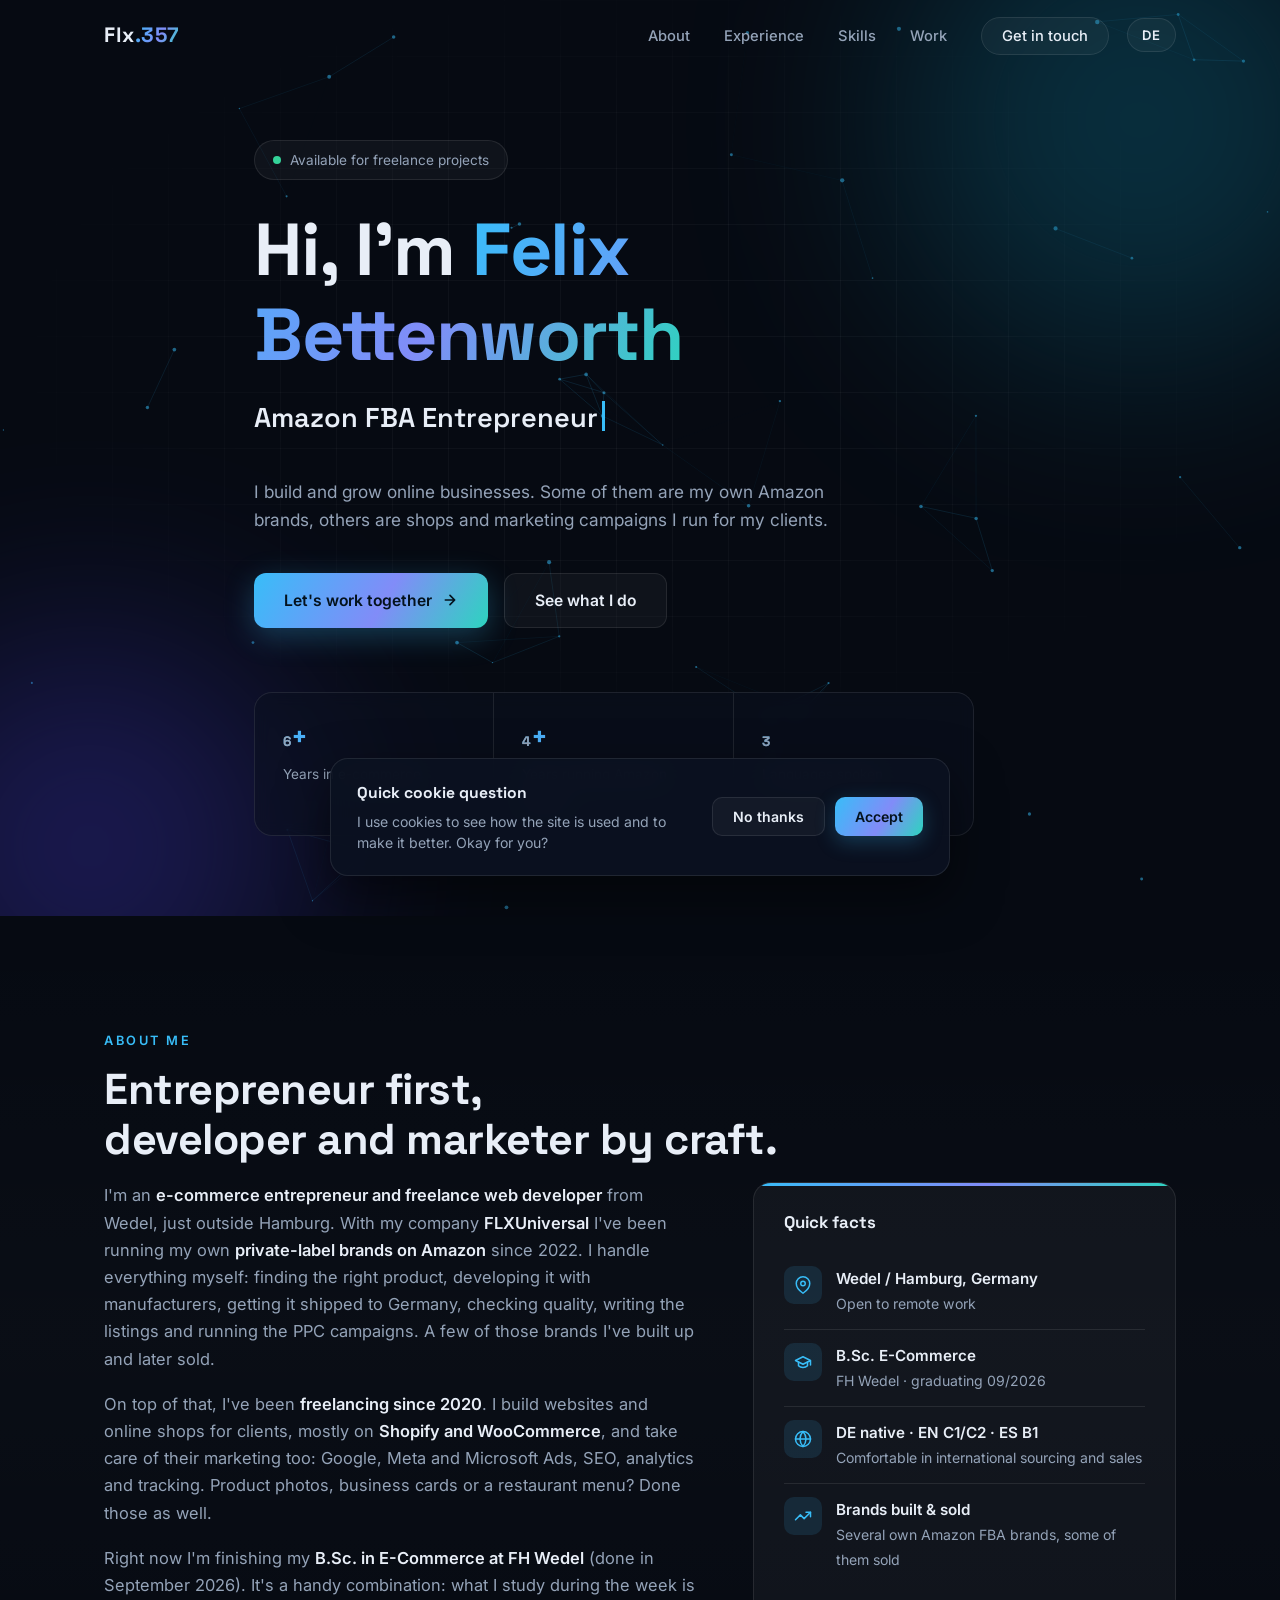
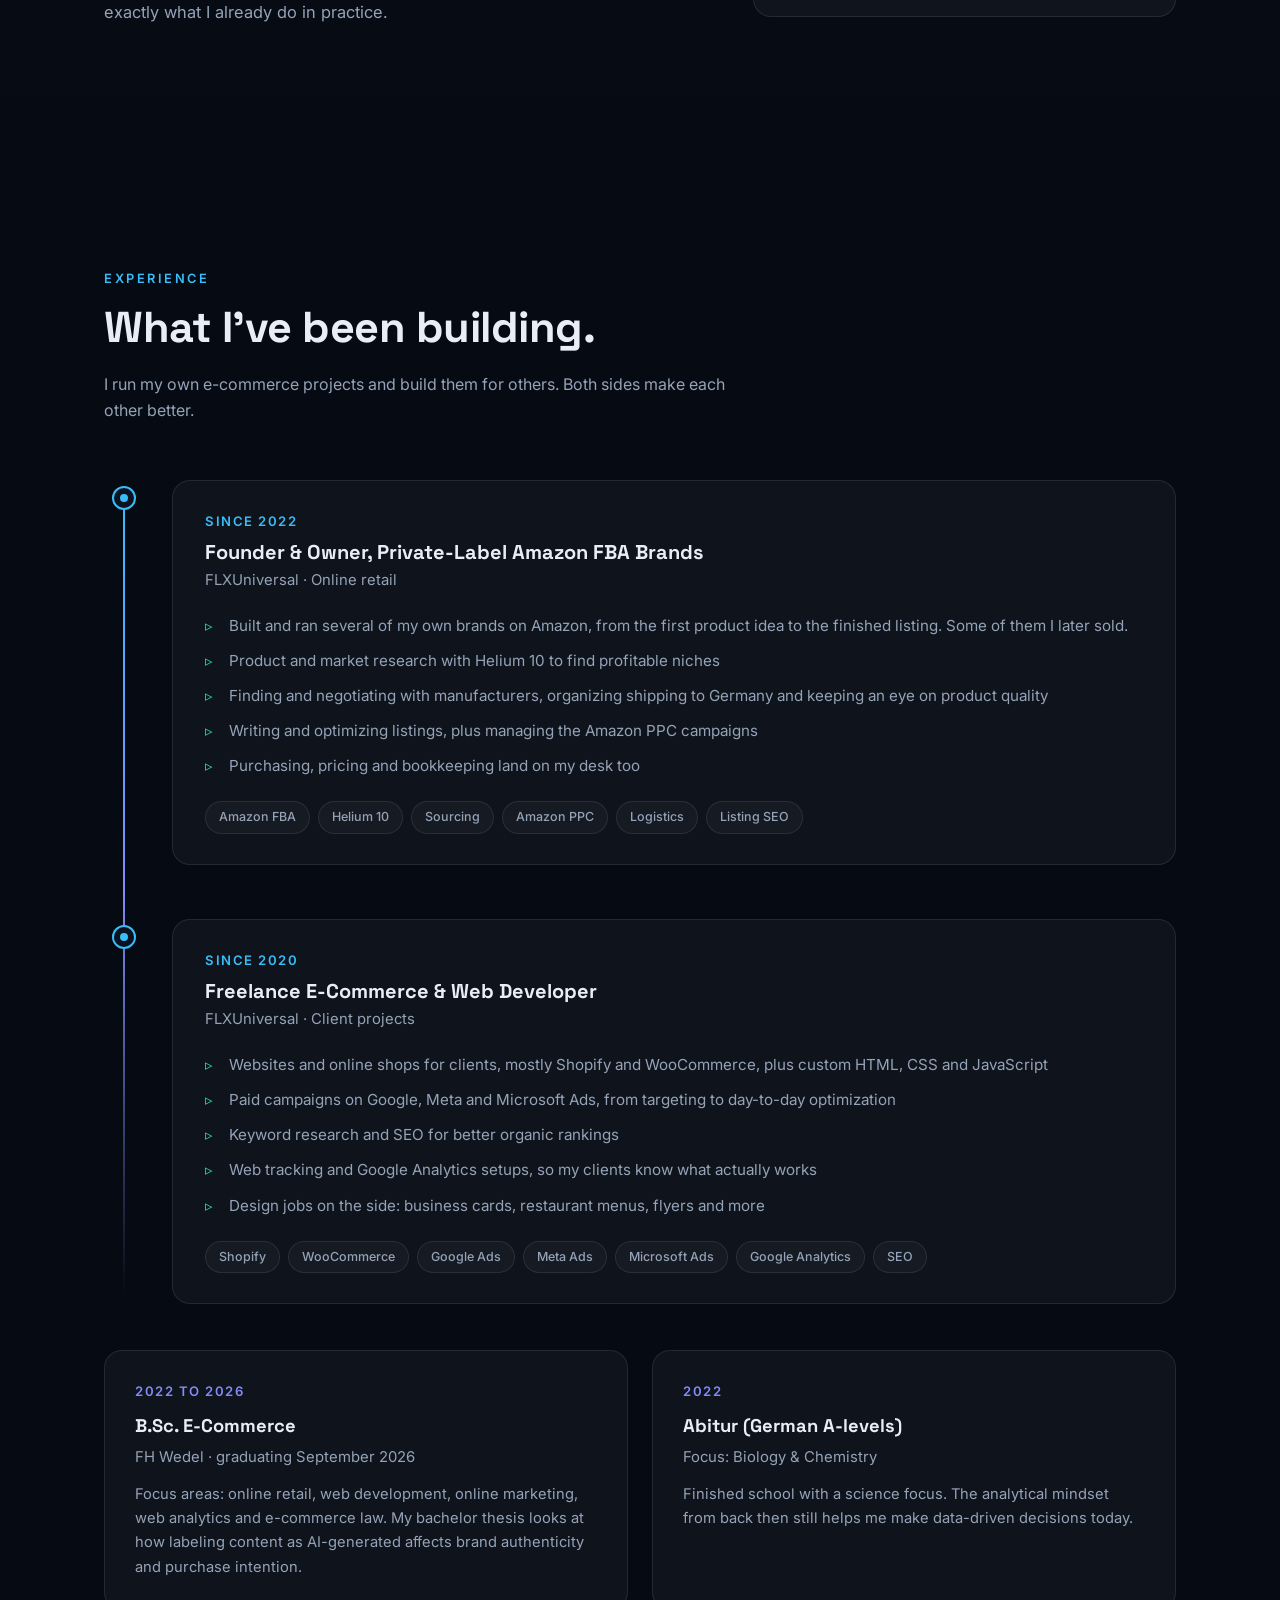
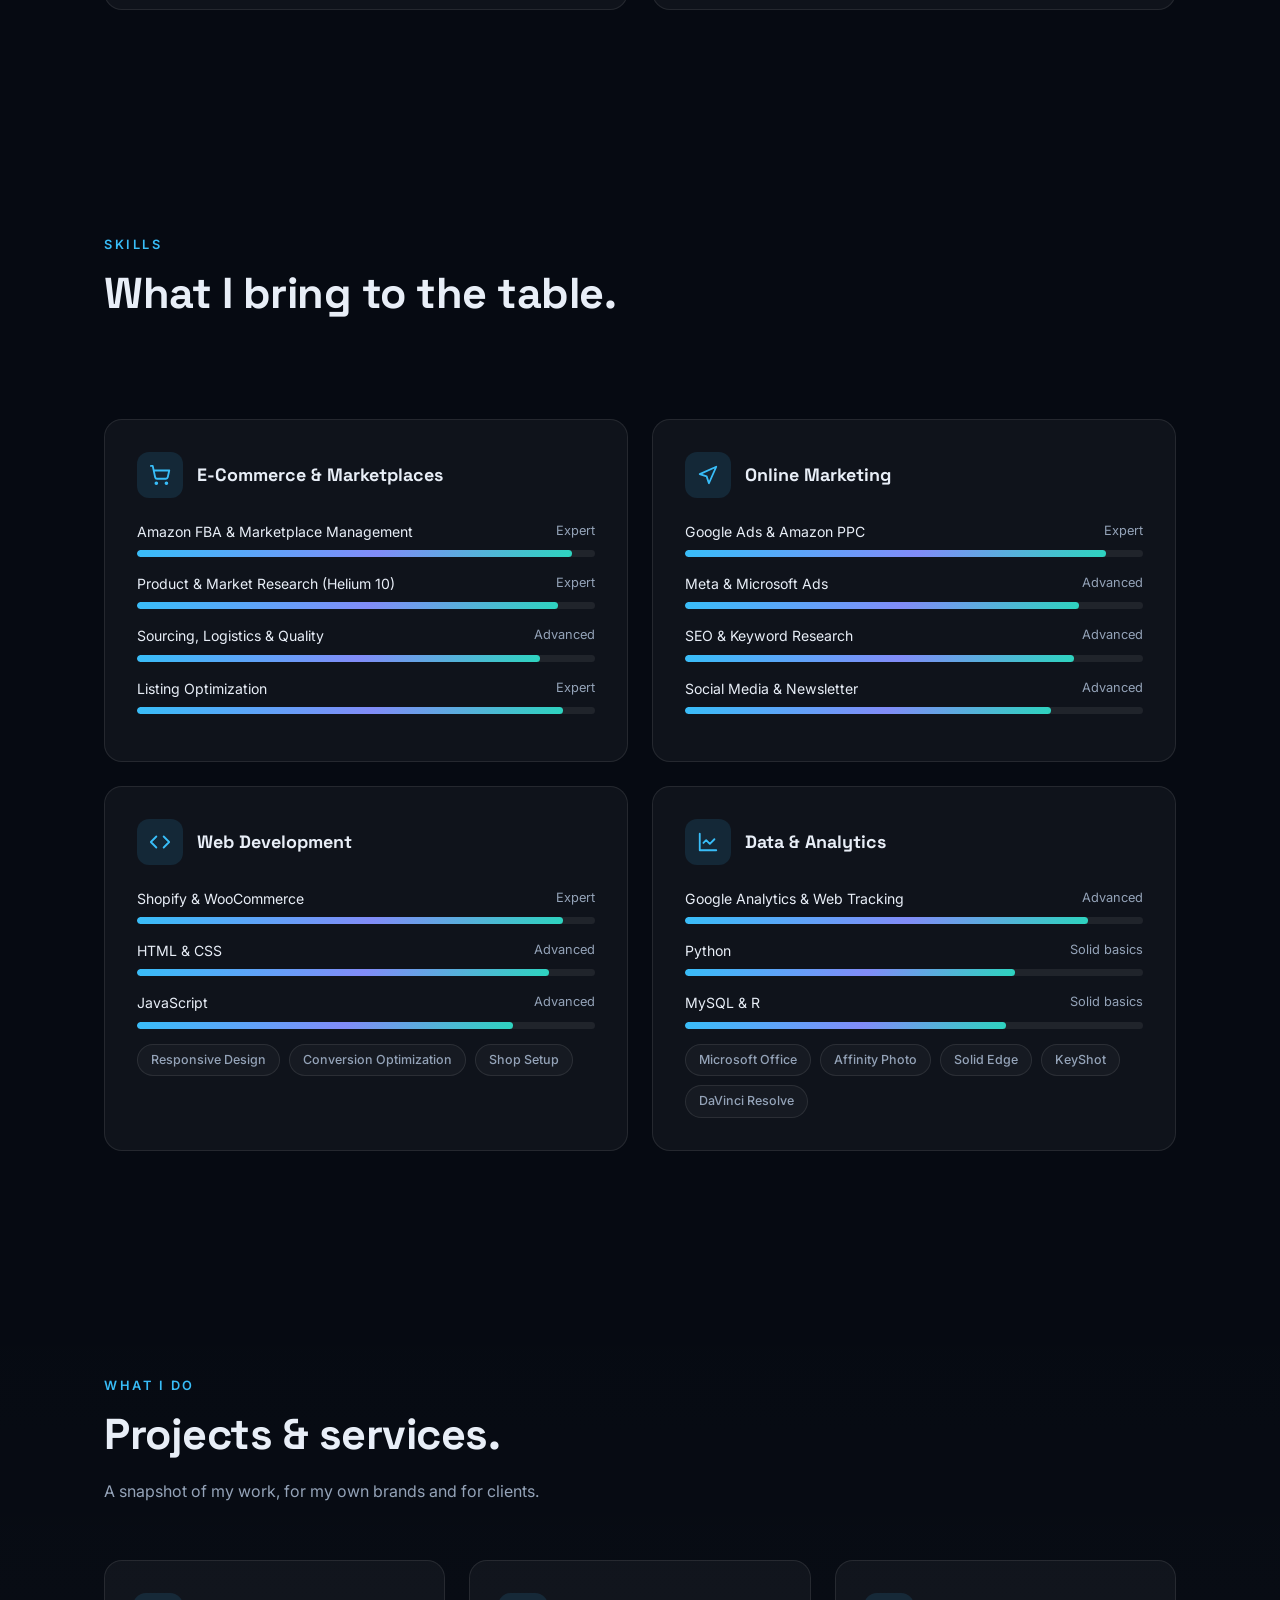
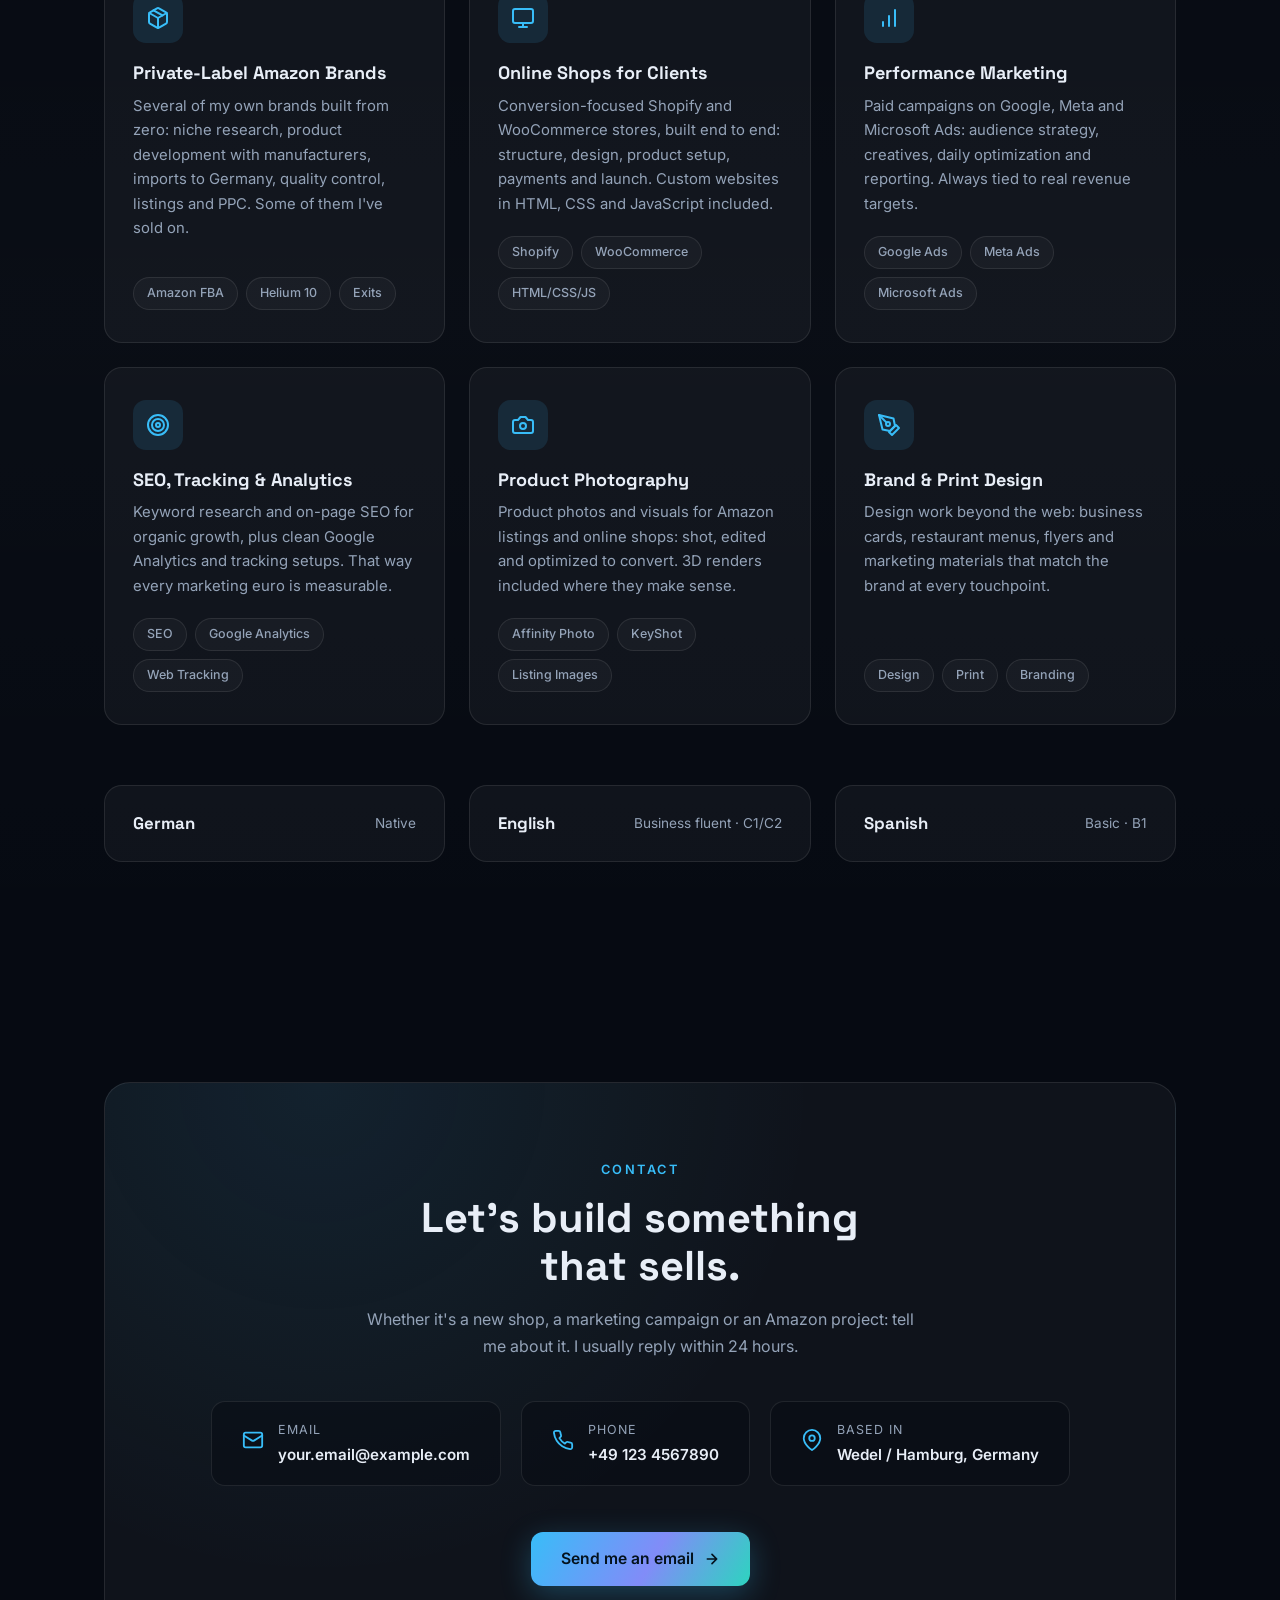
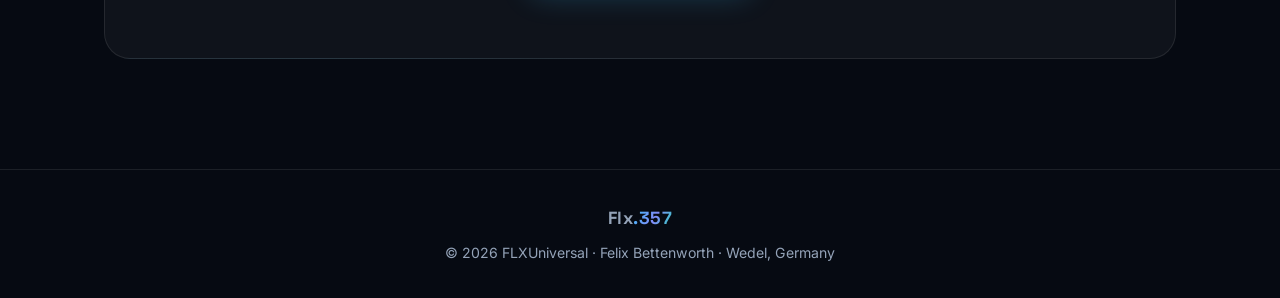
==== index.html @ 081532eb "V.1.3 Cookie Banner" ====
<!DOCTYPE html>
<html lang="en">
<head>
<meta charset="UTF-8">
<meta name="viewport" content="width=device-width, initial-scale=1.0">
<title>Felix Bettenworth | FLXUniversal · E-Commerce & Web Development</title>
<meta name="description" content="Felix Bettenworth, founder of FLXUniversal: Amazon FBA entrepreneur, freelance web developer and performance marketer from the Hamburg area. I build, market and grow online businesses.">
<meta property="og:title" content="Felix Bettenworth | FLXUniversal · E-Commerce & Web Development">
<meta property="og:description" content="I build and grow online businesses. Some are my own Amazon brands, others are shops and campaigns I run for clients.">
<meta property="og:type" content="website">
<link rel="icon" href="data:image/svg+xml,%3Csvg xmlns='http://www.w3.org/2000/svg' viewBox='0 0 64 64'%3E%3Crect width='64' height='64' rx='14' fill='%230b1220'/%3E%3Ctext x='32' y='42' font-family='Arial' font-size='28' font-weight='700' fill='%2338bdf8' text-anchor='middle'%3EFB%3C/text%3E%3C/svg%3E">
<link rel="preconnect" href="https://fonts.googleapis.com">
<link rel="preconnect" href="https://fonts.gstatic.com" crossorigin>
<link href="https://fonts.googleapis.com/css2?family=Inter:wght@400;500;600;700&family=Space+Grotesk:wght@500;600;700&display=swap" rel="stylesheet">
<link rel="stylesheet" href="style.css">
</head>
<body>
<div id="progress"></div>

<!-- Navigation.
     Alle Elemente mit data-i18n bekommen ihre deutsche Übersetzung
     aus script.js, sobald der DE/EN-Button gedrückt wird. -->
<nav id="nav">
  <div class="nav-inner">
    <a href="#hero" class="logo">Flx<span>.357</span></a>
    <div class="nav-right">
      <ul class="nav-links" id="navLinks">
        <li><a href="#about" data-i18n="nav.about">About</a></li>
        <li><a href="#experience" data-i18n="nav.experience">Experience</a></li>
        <li><a href="#skills" data-i18n="nav.skills">Skills</a></li>
        <li><a href="#work" data-i18n="nav.work">Work</a></li>
        <li><a href="#contact" class="nav-cta" data-i18n="nav.contact">Get in touch</a></li>
      </ul>
      <button id="langToggle" aria-label="Sprache wechseln / switch language">DE</button>
      <button id="burger" aria-label="Menu"><span></span><span></span><span></span></button>
    </div>
  </div>
</nav>

<!-- ================= HERO ================= -->
<section id="hero">
  <canvas id="particles"></canvas>
  <div class="hero-grid"></div>
  <div class="orb orb-1"></div>
  <div class="orb orb-2"></div>
  <div class="container hero-content">
    <div class="badge"><span class="dot"></span><span data-i18n="hero.badge">Available for freelance projects</span></div>
    <h1 data-i18n="hero.title">Hi, I'm <span class="grad">Felix Bettenworth</span></h1>
    <div class="type-line"><span id="typed"></span><span class="caret"></span></div>
    <p class="hero-sub" data-i18n="hero.sub">I build and grow online businesses. Some of them are my own Amazon brands, others are shops and marketing campaigns I run for my clients.</p>
    <div class="btn-row">
      <a href="#contact" class="btn btn-primary"><span data-i18n="hero.cta1">Let's work together</span>
        <svg width="16" height="16" viewBox="0 0 24 24" fill="none" stroke="currentColor" stroke-width="2.5" stroke-linecap="round" stroke-linejoin="round"><path d="M5 12h14M12 5l7 7-7 7"/></svg>
      </a>
      <a href="#work" class="btn btn-ghost" data-i18n="hero.cta2">See what I do</a>
    </div>
    <div class="hero-stats">
      <div class="stat"><b><span class="count" data-target="6">0</span>+</b><span data-i18n="hero.stat1">Years in e-commerce</span></div>
      <div class="stat"><b><span class="count" data-target="4">0</span>+</b><span data-i18n="hero.stat2">Years running Amazon brands</span></div>
      <div class="stat"><b><span class="count" data-target="3">0</span></b><span data-i18n="hero.stat3">Languages spoken</span></div>
    </div>
  </div>
</section>

<!-- ================= ABOUT ================= -->
<section id="about">
  <div class="container">
    <span class="sec-tag reveal" data-i18n="about.tag">About me</span>
    <h2 class="sec-title reveal" data-i18n="about.title">Entrepreneur first,<br>developer and marketer by craft.</h2>
    <div class="about-grid">
      <div class="about-text">
        <p class="reveal" data-i18n="about.p1">I'm an <strong>e-commerce entrepreneur and freelance web developer</strong> from Wedel, just outside Hamburg. With my company <strong>FLXUniversal</strong> I've been running my own <strong>private-label brands on Amazon</strong> since 2022. I handle everything myself: finding the right product, developing it with manufacturers, getting it shipped to Germany, checking quality, writing the listings and running the PPC campaigns. A few of those brands I've built up and later sold.</p>
        <p class="reveal" data-delay="1" data-i18n="about.p2">On top of that, I've been <strong>freelancing since 2020</strong>. I build websites and online shops for clients, mostly on <strong>Shopify and WooCommerce</strong>, and take care of their marketing too: Google, Meta and Microsoft Ads, SEO, analytics and tracking. Product photos, business cards or a restaurant menu? Done those as well.</p>
        <p class="reveal" data-delay="2" data-i18n="about.p3">Right now I'm finishing my <strong>B.Sc. in E-Commerce at FH Wedel</strong> (done in September 2026). It's a handy combination: what I study during the week is exactly what I already do in practice.</p>
      </div>
      <aside class="about-card reveal" data-delay="1">
        <h3 data-i18n="about.cardTitle">Quick facts</h3>
        <div class="fact">
          <div class="ico"><svg width="18" height="18" viewBox="0 0 24 24" fill="none" stroke="currentColor" stroke-width="2" stroke-linecap="round" stroke-linejoin="round"><path d="M21 10c0 7-9 13-9 13s-9-6-9-13a9 9 0 0 1 18 0Z"/><circle cx="12" cy="10" r="3"/></svg></div>
          <div><b data-i18n="about.f1b">Wedel / Hamburg, Germany</b><span data-i18n="about.f1s">Open to remote work</span></div>
        </div>
        <div class="fact">
          <div class="ico"><svg width="18" height="18" viewBox="0 0 24 24" fill="none" stroke="currentColor" stroke-width="2" stroke-linecap="round" stroke-linejoin="round"><path d="M22 10v6M2 10l10-5 10 5-10 5z"/><path d="M6 12v5c3 3 9 3 12 0v-5"/></svg></div>
          <div><b data-i18n="about.f2b">B.Sc. E-Commerce</b><span data-i18n="about.f2s">FH Wedel · graduating 09/2026</span></div>
        </div>
        <div class="fact">
          <div class="ico"><svg width="18" height="18" viewBox="0 0 24 24" fill="none" stroke="currentColor" stroke-width="2" stroke-linecap="round" stroke-linejoin="round"><circle cx="12" cy="12" r="10"/><path d="M12 2a15.3 15.3 0 0 1 4 10 15.3 15.3 0 0 1-4 10 15.3 15.3 0 0 1-4-10 15.3 15.3 0 0 1 4-10z"/><path d="M2 12h20"/></svg></div>
          <div><b data-i18n="about.f3b">DE native · EN C1/C2 · ES B1</b><span data-i18n="about.f3s">Comfortable in international sourcing and sales</span></div>
        </div>
        <div class="fact">
          <div class="ico"><svg width="18" height="18" viewBox="0 0 24 24" fill="none" stroke="currentColor" stroke-width="2" stroke-linecap="round" stroke-linejoin="round"><path d="m22 7-8.5 8.5-5-5L2 17"/><path d="M16 7h6v6"/></svg></div>
          <div><b data-i18n="about.f4b">Brands built &amp; sold</b><span data-i18n="about.f4s">Several own Amazon FBA brands, some of them sold</span></div>
        </div>
      </aside>
    </div>
  </div>
</section>

<!-- ================= EXPERIENCE ================= -->
<section id="experience">
  <div class="container">
    <span class="sec-tag reveal" data-i18n="exp.tag">Experience</span>
    <h2 class="sec-title reveal" data-i18n="exp.title">What I've been building.</h2>
    <p class="sec-lead reveal" data-i18n="exp.lead">I run my own e-commerce projects and build them for others. Both sides make each other better.</p>
    <div class="timeline">
      <div class="t-item reveal">
        <div class="t-dot"></div>
        <div class="t-card">
          <div class="t-when" data-i18n="job1.when">Since 2022</div>
          <h3 data-i18n="job1.title">Founder &amp; Owner, Private-Label Amazon FBA Brands</h3>
          <div class="t-org" data-i18n="job1.org">FLXUniversal · Online retail</div>
          <ul>
            <li data-i18n="job1.b1">Built and ran several of my own brands on Amazon, from the first product idea to the finished listing. Some of them I later sold.</li>
            <li data-i18n="job1.b2">Product and market research with Helium 10 to find profitable niches</li>
            <li data-i18n="job1.b3">Finding and negotiating with manufacturers, organizing shipping to Germany and keeping an eye on product quality</li>
            <li data-i18n="job1.b4">Writing and optimizing listings, plus managing the Amazon PPC campaigns</li>
            <li data-i18n="job1.b5">Purchasing, pricing and bookkeeping land on my desk too</li>
          </ul>
          <div class="t-tags">
            <span class="chip">Amazon FBA</span><span class="chip">Helium 10</span><span class="chip">Sourcing</span><span class="chip">Amazon PPC</span><span class="chip">Logistics</span><span class="chip">Listing SEO</span>
          </div>
        </div>
      </div>
      <div class="t-item reveal">
        <div class="t-dot"></div>
        <div class="t-card">
          <div class="t-when" data-i18n="job2.when">Since 2020</div>
          <h3 data-i18n="job2.title">Freelance E-Commerce &amp; Web Developer</h3>
          <div class="t-org" data-i18n="job2.org">FLXUniversal · Client projects</div>
          <ul>
            <li data-i18n="job2.b1">Websites and online shops for clients, mostly Shopify and WooCommerce, plus custom HTML, CSS and JavaScript</li>
            <li data-i18n="job2.b2">Paid campaigns on Google, Meta and Microsoft Ads, from targeting to day-to-day optimization</li>
            <li data-i18n="job2.b3">Keyword research and SEO for better organic rankings</li>
            <li data-i18n="job2.b4">Web tracking and Google Analytics setups, so my clients know what actually works</li>
            <li data-i18n="job2.b5">Design jobs on the side: business cards, restaurant menus, flyers and more</li>
          </ul>
          <div class="t-tags">
            <span class="chip">Shopify</span><span class="chip">WooCommerce</span><span class="chip">Google Ads</span><span class="chip">Meta Ads</span><span class="chip">Microsoft Ads</span><span class="chip">Google Analytics</span><span class="chip">SEO</span>
          </div>
        </div>
      </div>
    </div>

    <div class="edu-grid">
      <div class="edu-card reveal">
        <div class="t-when" data-i18n="edu1.when">2022 to 2026</div>
        <h4>B.Sc. E-Commerce</h4>
        <div class="t-org" data-i18n="edu1.org">FH Wedel · graduating September 2026</div>
        <p data-i18n="edu1.text">Focus areas: online retail, web development, online marketing, web analytics and e-commerce law. My bachelor thesis looks at how labeling content as AI-generated affects brand authenticity and purchase intention.</p>
      </div>
      <div class="edu-card reveal" data-delay="1">
        <div class="t-when">2022</div>
        <h4 data-i18n="edu2.title">Abitur (German A-levels)</h4>
        <div class="t-org" data-i18n="edu2.org">Focus: Biology &amp; Chemistry</div>
        <p data-i18n="edu2.text">Finished school with a science focus. The analytical mindset from back then still helps me make data-driven decisions today.</p>
      </div>
    </div>
  </div>
</section>

<!-- ================= SKILLS ================= -->
<section id="skills">
  <div class="container">
    <span class="sec-tag reveal" data-i18n="skills.tag">Skills</span>
    <h2 class="sec-title reveal" data-i18n="skills.title">What I bring to the table.</h2>
    <p class="sec-lead reveal" data-i18n="skills.lead">Everything it takes to sell online, from finding a product to making it profitable.</p>
    <div class="skills-grid">
      <div class="skill-card reveal">
        <div class="skill-head">
          <div class="ico"><svg width="22" height="22" viewBox="0 0 24 24" fill="none" stroke="currentColor" stroke-width="2" stroke-linecap="round" stroke-linejoin="round"><circle cx="8" cy="21" r="1"/><circle cx="19" cy="21" r="1"/><path d="M2.05 2.05h2l2.66 12.42a2 2 0 0 0 2 1.58h9.78a2 2 0 0 0 1.95-1.57l1.65-7.43H5.12"/></svg></div>
          <h3 data-i18n="sk1.title">E-Commerce &amp; Marketplaces</h3>
        </div>
        <div class="bar-row"><div class="bar-label"><span data-i18n="sk1.l1">Amazon FBA &amp; Marketplace Management</span><span data-i18n="lvl.expert">Expert</span></div><div class="bar"><i data-w="95"></i></div></div>
        <div class="bar-row"><div class="bar-label"><span data-i18n="sk1.l2">Product &amp; Market Research (Helium 10)</span><span data-i18n="lvl.expert">Expert</span></div><div class="bar"><i data-w="92"></i></div></div>
        <div class="bar-row"><div class="bar-label"><span data-i18n="sk1.l3">Sourcing, Logistics &amp; Quality</span><span data-i18n="lvl.advanced">Advanced</span></div><div class="bar"><i data-w="88"></i></div></div>
        <div class="bar-row"><div class="bar-label"><span data-i18n="sk1.l4">Listing Optimization</span><span data-i18n="lvl.expert">Expert</span></div><div class="bar"><i data-w="93"></i></div></div>
      </div>
      <div class="skill-card reveal" data-delay="1">
        <div class="skill-head">
          <div class="ico"><svg width="22" height="22" viewBox="0 0 24 24" fill="none" stroke="currentColor" stroke-width="2" stroke-linecap="round" stroke-linejoin="round"><path d="M3 11 21 3l-8 18-2.5-7.5L3 11z"/></svg></div>
          <h3 data-i18n="sk2.title">Online Marketing</h3>
        </div>
        <div class="bar-row"><div class="bar-label"><span>Google Ads &amp; Amazon PPC</span><span data-i18n="lvl.expert">Expert</span></div><div class="bar"><i data-w="92"></i></div></div>
        <div class="bar-row"><div class="bar-label"><span>Meta &amp; Microsoft Ads</span><span data-i18n="lvl.advanced">Advanced</span></div><div class="bar"><i data-w="86"></i></div></div>
        <div class="bar-row"><div class="bar-label"><span data-i18n="sk2.l3">SEO &amp; Keyword Research</span><span data-i18n="lvl.advanced">Advanced</span></div><div class="bar"><i data-w="85"></i></div></div>
        <div class="bar-row"><div class="bar-label"><span>Social Media &amp; Newsletter</span><span data-i18n="lvl.advanced">Advanced</span></div><div class="bar"><i data-w="80"></i></div></div>
      </div>
      <div class="skill-card reveal" data-delay="1">
        <div class="skill-head">
          <div class="ico"><svg width="22" height="22" viewBox="0 0 24 24" fill="none" stroke="currentColor" stroke-width="2" stroke-linecap="round" stroke-linejoin="round"><path d="m16 18 6-6-6-6M8 6l-6 6 6 6"/></svg></div>
          <h3 data-i18n="sk3.title">Web Development</h3>
        </div>
        <div class="bar-row"><div class="bar-label"><span>Shopify &amp; WooCommerce</span><span data-i18n="lvl.expert">Expert</span></div><div class="bar"><i data-w="93"></i></div></div>
        <div class="bar-row"><div class="bar-label"><span>HTML &amp; CSS</span><span data-i18n="lvl.advanced">Advanced</span></div><div class="bar"><i data-w="90"></i></div></div>
        <div class="bar-row"><div class="bar-label"><span>JavaScript</span><span data-i18n="lvl.advanced">Advanced</span></div><div class="bar"><i data-w="82"></i></div></div>
        <div class="skill-chips">
          <span class="chip">Responsive Design</span><span class="chip" data-i18n="sk3.c2">Conversion Optimization</span><span class="chip" data-i18n="sk3.c3">Shop Setup</span>
        </div>
      </div>
      <div class="skill-card reveal" data-delay="2">
        <div class="skill-head">
          <div class="ico"><svg width="22" height="22" viewBox="0 0 24 24" fill="none" stroke="currentColor" stroke-width="2" stroke-linecap="round" stroke-linejoin="round"><path d="M3 3v18h18"/><path d="m19 9-5 5-4-4-3 3"/></svg></div>
          <h3 data-i18n="sk4.title">Data &amp; Analytics</h3>
        </div>
        <div class="bar-row"><div class="bar-label"><span data-i18n="sk4.l1">Google Analytics &amp; Web Tracking</span><span data-i18n="lvl.advanced">Advanced</span></div><div class="bar"><i data-w="88"></i></div></div>
        <div class="bar-row"><div class="bar-label"><span>Python</span><span data-i18n="lvl.working">Solid basics</span></div><div class="bar"><i data-w="72"></i></div></div>
        <div class="bar-row"><div class="bar-label"><span>MySQL &amp; R</span><span data-i18n="lvl.working">Solid basics</span></div><div class="bar"><i data-w="70"></i></div></div>
        <div class="skill-chips">
          <span class="chip">Microsoft Office</span><span class="chip">Affinity Photo</span><span class="chip">Solid Edge</span><span class="chip">KeyShot</span><span class="chip">DaVinci Resolve</span>
        </div>
      </div>
    </div>
  </div>
</section>

<!-- ================= WORK ================= -->
<section id="work">
  <div class="container">
    <span class="sec-tag reveal" data-i18n="work.tag">What I do</span>
    <h2 class="sec-title reveal" data-i18n="work.title">Projects &amp; services.</h2>
    <p class="sec-lead reveal" data-i18n="work.lead">A snapshot of my work, for my own brands and for clients.</p>
    <div class="work-grid">
      <div class="work-card reveal">
        <div class="ico"><svg width="24" height="24" viewBox="0 0 24 24" fill="none" stroke="currentColor" stroke-width="2" stroke-linecap="round" stroke-linejoin="round"><path d="m7.5 4.27 9 5.15"/><path d="M21 8a2 2 0 0 0-1-1.73l-7-4a2 2 0 0 0-2 0l-7 4A2 2 0 0 0 3 8v8a2 2 0 0 0 1 1.73l7 4a2 2 0 0 0 2 0l7-4A2 2 0 0 0 21 16Z"/><path d="m3.3 7 8.7 5 8.7-5"/><path d="M12 22V12"/></svg></div>
        <h3 data-i18n="w1.title">Private-Label Amazon Brands</h3>
        <p data-i18n="w1.text">Several of my own brands built from zero: niche research, product development with manufacturers, imports to Germany, quality control, listings and PPC. Some of them I've sold on.</p>
        <div class="t-tags"><span class="chip">Amazon FBA</span><span class="chip">Helium 10</span><span class="chip">Exits</span></div>
      </div>
      <div class="work-card reveal" data-delay="1">
        <div class="ico"><svg width="24" height="24" viewBox="0 0 24 24" fill="none" stroke="currentColor" stroke-width="2" stroke-linecap="round" stroke-linejoin="round"><rect width="20" height="14" x="2" y="3" rx="2"/><path d="M8 21h8M12 17v4"/></svg></div>
        <h3 data-i18n="w2.title">Online Shops for Clients</h3>
        <p data-i18n="w2.text">Conversion-focused Shopify and WooCommerce stores, built end to end: structure, design, product setup, payments and launch. Custom websites in HTML, CSS and JavaScript included.</p>
        <div class="t-tags"><span class="chip">Shopify</span><span class="chip">WooCommerce</span><span class="chip">HTML/CSS/JS</span></div>
      </div>
      <div class="work-card reveal" data-delay="2">
        <div class="ico"><svg width="24" height="24" viewBox="0 0 24 24" fill="none" stroke="currentColor" stroke-width="2" stroke-linecap="round" stroke-linejoin="round"><path d="M12 20V10M18 20V4M6 20v-4"/></svg></div>
        <h3 data-i18n="w3.title">Performance Marketing</h3>
        <p data-i18n="w3.text">Paid campaigns on Google, Meta and Microsoft Ads: audience strategy, creatives, daily optimization and reporting. Always tied to real revenue targets.</p>
        <div class="t-tags"><span class="chip">Google Ads</span><span class="chip">Meta Ads</span><span class="chip">Microsoft Ads</span></div>
      </div>
      <div class="work-card reveal">
        <div class="ico"><svg width="24" height="24" viewBox="0 0 24 24" fill="none" stroke="currentColor" stroke-width="2" stroke-linecap="round" stroke-linejoin="round"><circle cx="12" cy="12" r="10"/><circle cx="12" cy="12" r="6"/><circle cx="12" cy="12" r="2"/></svg></div>
        <h3 data-i18n="w4.title">SEO, Tracking &amp; Analytics</h3>
        <p data-i18n="w4.text">Keyword research and on-page SEO for organic growth, plus clean Google Analytics and tracking setups. That way every marketing euro is measurable.</p>
        <div class="t-tags"><span class="chip">SEO</span><span class="chip">Google Analytics</span><span class="chip">Web Tracking</span></div>
      </div>
      <div class="work-card reveal" data-delay="1">
        <div class="ico"><svg width="24" height="24" viewBox="0 0 24 24" fill="none" stroke="currentColor" stroke-width="2" stroke-linecap="round" stroke-linejoin="round"><path d="M14.5 4h-5L7 7H4a2 2 0 0 0-2 2v9a2 2 0 0 0 2 2h16a2 2 0 0 0 2-2V9a2 2 0 0 0-2-2h-3l-2.5-3z"/><circle cx="12" cy="13" r="3"/></svg></div>
        <h3 data-i18n="w5.title">Product Photography</h3>
        <p data-i18n="w5.text">Product photos and visuals for Amazon listings and online shops: shot, edited and optimized to convert. 3D renders included where they make sense.</p>
        <div class="t-tags"><span class="chip">Affinity Photo</span><span class="chip">KeyShot</span><span class="chip">Listing Images</span></div>
      </div>
      <div class="work-card reveal" data-delay="2">
        <div class="ico"><svg width="24" height="24" viewBox="0 0 24 24" fill="none" stroke="currentColor" stroke-width="2" stroke-linecap="round" stroke-linejoin="round"><path d="M12 19l7-7 3 3-7 7-3-3z"/><path d="M18 13l-1.5-7.5L2 2l3.5 14.5L13 18l5-5z"/><path d="M2 2l7.586 7.586"/><circle cx="11" cy="11" r="2"/></svg></div>
        <h3 data-i18n="w6.title">Brand &amp; Print Design</h3>
        <p data-i18n="w6.text">Design work beyond the web: business cards, restaurant menus, flyers and marketing materials that match the brand at every touchpoint.</p>
        <div class="t-tags"><span class="chip">Design</span><span class="chip">Print</span><span class="chip">Branding</span></div>
      </div>
    </div>

    <div class="lang-strip">
      <div class="lang-card reveal"><b data-i18n="lang1.name">German</b><span data-i18n="lang1.lvl">Native</span></div>
      <div class="lang-card reveal" data-delay="1"><b data-i18n="lang2.name">English</b><span data-i18n="lang2.lvl">Business fluent · C1/C2</span></div>
      <div class="lang-card reveal" data-delay="2"><b data-i18n="lang3.name">Spanish</b><span data-i18n="lang3.lvl">Basic · B1</span></div>
    </div>
  </div>
</section>

<!-- ================= CONTACT ================= -->
<section id="contact">
  <div class="container">
    <div class="contact-wrap reveal">
      <span class="sec-tag" data-i18n="contact.tag">Contact</span>
      <h2 data-i18n="contact.title">Let's build something<br>that sells.</h2>
      <p data-i18n="contact.text">Whether it's a new shop, a marketing campaign or an Amazon project: tell me about it. I usually reply within 24 hours.</p>
      <!-- PLATZHALTER: E-Mail & Telefon. Vor dem Livegang echte Daten eintragen,
           jeweils im href UND im sichtbaren <b>-Text. -->
      <div class="contact-cards">
        <a class="c-card" href="mailto:your.email@example.com">
          <span class="ico"><svg width="22" height="22" viewBox="0 0 24 24" fill="none" stroke="currentColor" stroke-width="2" stroke-linecap="round" stroke-linejoin="round"><rect width="20" height="16" x="2" y="4" rx="2"/><path d="m22 7-8.97 5.7a1.94 1.94 0 0 1-2.06 0L2 7"/></svg></span>
          <div><span data-i18n="contact.emailLabel">Email</span><b>your.email@example.com</b></div>
        </a>
        <a class="c-card" href="tel:+491234567890">
          <span class="ico"><svg width="22" height="22" viewBox="0 0 24 24" fill="none" stroke="currentColor" stroke-width="2" stroke-linecap="round" stroke-linejoin="round"><path d="M22 16.92v3a2 2 0 0 1-2.18 2 19.79 19.79 0 0 1-8.63-3.07 19.5 19.5 0 0 1-6-6 19.79 19.79 0 0 1-3.07-8.67A2 2 0 0 1 4.11 2h3a2 2 0 0 1 2 1.72 12.84 12.84 0 0 0 .7 2.81 2 2 0 0 1-.45 2.11L8.09 9.91a16 16 0 0 0 6 6l1.27-1.27a2 2 0 0 1 2.11-.45 12.84 12.84 0 0 0 2.81.7A2 2 0 0 1 22 16.92z"/></svg></span>
          <div><span data-i18n="contact.phoneLabel">Phone</span><b>+49 123 4567890</b></div>
        </a>
        <div class="c-card">
          <span class="ico"><svg width="22" height="22" viewBox="0 0 24 24" fill="none" stroke="currentColor" stroke-width="2" stroke-linecap="round" stroke-linejoin="round"><path d="M21 10c0 7-9 13-9 13s-9-6-9-13a9 9 0 0 1 18 0Z"/><circle cx="12" cy="10" r="3"/></svg></span>
          <div><span data-i18n="contact.locLabel">Based in</span><b data-i18n="contact.loc">Wedel / Hamburg, Germany</b></div>
        </div>
      </div>
      <a href="mailto:your.email@example.com" class="btn btn-primary"><span data-i18n="contact.btn">Send me an email</span>
        <svg width="16" height="16" viewBox="0 0 24 24" fill="none" stroke="currentColor" stroke-width="2.5" stroke-linecap="round" stroke-linejoin="round"><path d="M5 12h14M12 5l7 7-7 7"/></svg>
      </a>
    </div>
  </div>
</section>

<footer>
  <div class="container">
    <span class="logo">Flx<span style="background:var(--grad);-webkit-background-clip:text;background-clip:text;color:transparent">.357</span></span>
    <p>© <span id="year"></span> <span data-i18n="footer.text">FLXUniversal · Felix Bettenworth · Wedel, Germany</span></p>
  </div>
</footer>

<!-- Cookie-Banner: taucht nur auf, solange der Besucher noch keine
     Entscheidung getroffen hat. Die Logik dazu steckt in script.js
     (dort ist auch die Stelle für den Google Tag Manager markiert). -->
<div id="cookieBanner" class="cookie-banner" hidden>
  <div class="cookie-text">
    <b data-i18n="cookie.title">Quick cookie question</b>
    <p data-i18n="cookie.text">I use cookies to see how the site is used and to make it better. Okay for you?</p>
  </div>
  <div class="cookie-actions">
    <button id="cookieDecline" class="cookie-btn cookie-btn-ghost" data-i18n="cookie.decline">No thanks</button>
    <button id="cookieAccept" class="cookie-btn cookie-btn-accept" data-i18n="cookie.accept">Accept</button>
  </div>
</div>

<script src="script.js"></script>
</body>
</html>
---- style.css ----
/* ==========================================================================
   FLXUniversal — Felix Bettenworth, Portfolio
   style.css
   --------------------------------------------------------------------------
   Aufbau der Datei:
   1.  Variablen & Grundgerüst
   2.  Scroll-Fortschrittsbalken
   3.  Navigation (inkl. Sprachumschalter)
   4.  Hero (Startbereich)
   5.  Section-Überschriften (wiederverwendet)
   6.  About
   7.  Experience (Timeline)
   8.  Education (Ausbildung)
   9.  Skills
   10. Work (Projekte & Services)
   11. Sprachen
   12. Kontakt
   13. Footer
   14. Scroll-Animationen (Reveal)
   15. Reduzierte Bewegung (Barrierefreiheit)
   16. Responsive (Tablet & Handy)
   ========================================================================== */


/* --------------------------------------------------------------------------
   1. Variablen & Grundgerüst
   Alle Farben und Grundwerte liegen zentral in :root.
   Wer das Farbschema ändern will, muss nur hier anfassen.
   -------------------------------------------------------------------------- */

:root {
  /* Hintergründe */
  --bg: #060a12;                        /* Seitenhintergrund, fast schwarz */
  --bg-soft: #0b1220;                   /* etwas helleres Dunkelblau */

  /* Kartenflächen und Ränder (halbtransparentes Weiß) */
  --surface: rgba(255, 255, 255, .04);
  --surface-strong: rgba(255, 255, 255, .07);
  --border: rgba(255, 255, 255, .09);

  /* Textfarben */
  --text: #e8eef7;                      /* Haupttext, helles Grau-Blau */
  --muted: #94a3b8;                     /* Nebentext, gedämpft */

  /* Akzentfarben */
  --accent: #38bdf8;                    /* Himmelblau */
  --accent-2: #818cf8;                  /* Violett */
  --accent-3: #2dd4bf;                  /* Türkis */
  --grad: linear-gradient(120deg, #38bdf8, #818cf8 55%, #2dd4bf);

  /* Sonstiges */
  --radius: 18px;                                /* Standard-Eckenrundung */
  --font-head: "Space Grotesk", sans-serif;      /* Überschriften */
  --font-body: "Inter", sans-serif;              /* Fließtext */
}

/* Reset: Browser-Standardabstände entfernen */
* {
  margin: 0;
  padding: 0;
  box-sizing: border-box;
}

html {
  scroll-behavior: smooth;      /* sanftes Scrollen bei Anker-Links */
  scroll-padding-top: 90px;     /* Platz für die fixe Navigation beim Anspringen */
}

body {
  background: var(--bg);
  color: var(--text);
  font-family: var(--font-body);
  line-height: 1.65;
  overflow-x: hidden;           /* verhindert Querscrollen durch die Farb-Orbs */
  -webkit-font-smoothing: antialiased;
}

/* Markierter Text in Akzentfarbe */
::selection {
  background: rgba(56, 189, 248, .35);
}

h1, h2, h3 {
  font-family: var(--font-head);
  line-height: 1.15;
}

a {
  color: inherit;
  text-decoration: none;
}

img {
  max-width: 100%;
}

/* Zentrierter Inhaltsbereich mit fester Maximalbreite */
.container {
  max-width: 1120px;
  margin: 0 auto;
  padding: 0 24px;
}

section {
  padding: 110px 0;
  position: relative;
}


/* --------------------------------------------------------------------------
   2. Scroll-Fortschrittsbalken
   Dünner Balken ganz oben. Die Breite setzt script.js beim Scrollen.
   -------------------------------------------------------------------------- */

#progress {
  position: fixed;
  top: 0;
  left: 0;
  height: 3px;
  width: 0;
  background: var(--grad);
  z-index: 1001;
  transition: width .1s linear;
}


/* --------------------------------------------------------------------------
   3. Navigation
   Fix am oberen Rand. Bekommt per JS die Klasse .scrolled,
   sobald man nach unten scrollt -> dann dunkler Glas-Effekt.
   -------------------------------------------------------------------------- */

nav {
  position: fixed;
  top: 0;
  left: 0;
  right: 0;
  z-index: 1000;
  border-bottom: 1px solid transparent;
  transition: background .3s, border-color .3s, backdrop-filter .3s;
}

nav.scrolled {
  background: rgba(6, 10, 18, .75);
  backdrop-filter: blur(14px);
  border-bottom-color: var(--border);
}

.nav-inner {
  max-width: 1120px;
  margin: 0 auto;
  padding: 18px 24px;
  display: flex;
  align-items: center;
  justify-content: space-between;
}

/* Logo "Flx.357" — das ".357" bekommt den Farbverlauf */
.logo {
  font-family: var(--font-head);
  font-weight: 700;
  font-size: 1.3rem;
  letter-spacing: .5px;
}

.logo span {
  background: var(--grad);
  -webkit-background-clip: text;
  background-clip: text;
  color: transparent;
}

/* Rechte Seite der Nav: Menü, Sprachbutton, Burger */
.nav-right {
  display: flex;
  align-items: center;
  gap: 18px;
}

.nav-links {
  display: flex;
  gap: 34px;
  list-style: none;
  align-items: center;
}

.nav-links a {
  font-size: .92rem;
  color: var(--muted);
  font-weight: 500;
  position: relative;
  transition: color .25s;
}

/* Unterstrich, der bei Hover / aktivem Abschnitt von links reinwächst */
.nav-links a::after {
  content: "";
  position: absolute;
  left: 0;
  bottom: -6px;
  width: 0;
  height: 2px;
  background: var(--grad);
  border-radius: 2px;
  transition: width .25s;
}

.nav-links a:hover,
.nav-links a.active {
  color: var(--text);
}

.nav-links a:hover::after,
.nav-links a.active::after {
  width: 100%;
}

/* "Get in touch"-Button in der Navigation */
.nav-cta {
  border: 1px solid var(--border);
  padding: 9px 20px;
  border-radius: 999px;
  background: var(--surface);
  color: var(--text) !important;
  transition: border-color .25s, background .25s;
}

.nav-cta:hover {
  border-color: var(--accent);
  background: rgba(56, 189, 248, .1);
}

.nav-cta::after {
  display: none;    /* der Button braucht keinen Unterstrich */
}

/* Sprachumschalter DE/EN. Der Button zeigt immer die Sprache an,
   zu der man wechseln KANN (auf der englischen Seite steht "DE"). */
#langToggle {
  border: 1px solid var(--border);
  background: var(--surface);
  color: var(--text);
  font-family: var(--font-body);
  font-size: .82rem;
  font-weight: 600;
  letter-spacing: 1px;
  padding: 8px 14px;
  border-radius: 999px;
  cursor: pointer;
  transition: border-color .25s, background .25s;
}

#langToggle:hover {
  border-color: var(--accent);
  background: rgba(56, 189, 248, .1);
}

/* Burger-Menü: nur auf dem Handy sichtbar (siehe Abschnitt 16).
   Die drei <span> sind die Striche — mit .open werden sie zum X gedreht. */
#burger {
  display: none;
  background: none;
  border: none;
  cursor: pointer;
  padding: 6px;
  z-index: 1002;
}

#burger span {
  display: block;
  width: 24px;
  height: 2px;
  background: var(--text);
  margin: 5px 0;
  border-radius: 2px;
  transition: transform .3s, opacity .3s;
}

#burger.open span:nth-child(1) { transform: translateY(7px) rotate(45deg); }
#burger.open span:nth-child(2) { opacity: 0; }
#burger.open span:nth-child(3) { transform: translateY(-7px) rotate(-45deg); }


/* --------------------------------------------------------------------------
   4. Hero (Startbereich)
   Ebenen von hinten nach vorn:
   Canvas (Partikel, per JS gezeichnet) -> Gitter -> Farb-Orbs -> Inhalt
   -------------------------------------------------------------------------- */

#hero {
  min-height: 100vh;
  display: flex;
  align-items: center;
  padding: 140px 0 80px;
  overflow: hidden;
}

/* Zeichenfläche für das Partikel-Netzwerk (füllt den ganzen Hero) */
#particles {
  position: absolute;
  inset: 0;
  z-index: 0;
}

/* Die zwei weichen Farbflecken im Hintergrund:
   einfache runde Divs, stark weichgezeichnet, schweben langsam auf und ab. */
.orb {
  position: absolute;
  border-radius: 50%;
  filter: blur(110px);
  opacity: .35;
  pointer-events: none;
  animation: float 14s ease-in-out infinite;
}

.orb-1 {
  width: 480px;
  height: 480px;
  background: #0e7490;      /* Petrol */
  top: -120px;
  right: -100px;
}

.orb-2 {
  width: 420px;
  height: 420px;
  background: #4338ca;      /* Indigo */
  bottom: -140px;
  left: -120px;
  animation-delay: -7s;     /* versetzt, damit sie nicht synchron schweben */
}

@keyframes float {
  0%, 100% { transform: translateY(0) scale(1); }
  50%      { transform: translateY(40px) scale(1.06); }
}

/* Dezentes Gitternetz — reines CSS aus zwei Verlaufslinien.
   Die mask-image blendet es zu den Rändern hin aus. */
.hero-grid {
  position: absolute;
  inset: 0;
  background-image:
    linear-gradient(rgba(255, 255, 255, .035) 1px, transparent 1px),
    linear-gradient(90deg, rgba(255, 255, 255, .035) 1px, transparent 1px);
  background-size: 56px 56px;
  mask-image: radial-gradient(ellipse 70% 60% at 50% 40%, #000 30%, transparent 75%);
  pointer-events: none;
}

.hero-content {
  position: relative;
  z-index: 2;
  max-width: 820px;
}

/* Kleines "Available"-Badge mit pulsierendem grünem Punkt */
.badge {
  display: inline-flex;
  align-items: center;
  gap: 9px;
  border: 1px solid var(--border);
  background: var(--surface);
  padding: 8px 18px;
  border-radius: 999px;
  font-size: .85rem;
  color: var(--muted);
  margin-bottom: 28px;
}

.badge .dot {
  width: 8px;
  height: 8px;
  border-radius: 50%;
  background: #34d399;
  box-shadow: 0 0 0 0 rgba(52, 211, 153, .6);
  animation: pulse 2s infinite;
}

@keyframes pulse {
  70%  { box-shadow: 0 0 0 9px rgba(52, 211, 153, 0); }
  100% { box-shadow: 0 0 0 0 rgba(52, 211, 153, 0); }
}

/* Große Überschrift — clamp() skaliert die Schrift mit der Fensterbreite */
#hero h1 {
  font-size: clamp(2.6rem, 6.5vw, 4.6rem);
  font-weight: 700;
  letter-spacing: -1.5px;
  margin-bottom: 18px;
}

#hero h1 .grad {
  background: var(--grad);
  -webkit-background-clip: text;
  background-clip: text;
  color: transparent;
}

/* Zeile mit dem Tipp-Effekt (der Text kommt aus script.js) */
.type-line {
  font-family: var(--font-head);
  font-size: clamp(1.25rem, 2.6vw, 1.7rem);
  font-weight: 600;
  color: var(--muted);
  min-height: 2.2em;      /* reserviert Platz, damit beim Tippen nichts springt */
  margin-bottom: 22px;
}

/* Blinkender Cursor hinter dem getippten Text */
.type-line .caret {
  display: inline-block;
  width: 3px;
  height: 1.1em;
  background: var(--accent);
  vertical-align: -.15em;
  margin-left: 4px;
  animation: blink 1s step-end infinite;
}

@keyframes blink {
  50% { opacity: 0; }
}

#typed {
  color: var(--text);
}

.hero-sub {
  color: var(--muted);
  font-size: 1.08rem;
  max-width: 620px;
  margin-bottom: 38px;
}

/* Buttons */
.btn-row {
  display: flex;
  gap: 16px;
  flex-wrap: wrap;
  margin-bottom: 64px;
}

.btn {
  display: inline-flex;
  align-items: center;
  gap: 10px;
  padding: 14px 30px;
  border-radius: 12px;
  font-weight: 600;
  font-size: .98rem;
  cursor: pointer;
  transition: transform .25s, box-shadow .25s, background .25s, border-color .25s;
}

.btn-primary {
  background: var(--grad);
  color: #04121d;
  box-shadow: 0 8px 30px rgba(56, 189, 248, .28);
}

.btn-primary:hover {
  transform: translateY(-3px);
  box-shadow: 0 14px 40px rgba(56, 189, 248, .4);
}

.btn-ghost {
  border: 1px solid var(--border);
  background: var(--surface);
  color: var(--text);
}

.btn-ghost:hover {
  transform: translateY(-3px);
  border-color: var(--accent);
}

/* Zahlen-Leiste unter den Buttons (6+ Jahre, 4+ Jahre, 3 Sprachen).
   Die Zahlen zählt script.js hoch, sobald sie sichtbar werden. */
.hero-stats {
  display: flex;
  gap: 0;
  flex-wrap: wrap;
  border: 1px solid var(--border);
  border-radius: var(--radius);
  background: rgba(11, 18, 32, .55);
  backdrop-filter: blur(8px);
  overflow: hidden;
  max-width: 720px;
}

.stat {
  flex: 1 1 200px;
  padding: 22px 28px;
  border-right: 1px solid var(--border);
}

.stat:last-child {
  border-right: none;
}

.stat b {
  display: block;
  font-family: var(--font-head);
  font-size: 1.7rem;
  font-weight: 700;
  background: var(--grad);
  -webkit-background-clip: text;
  background-clip: text;
  color: transparent;
}

.stat span {
  font-size: .85rem;
  color: var(--muted);
}


/* --------------------------------------------------------------------------
   5. Section-Überschriften
   Jede Section nutzt dasselbe Muster: kleines Label, Titel, Einleitung.
   -------------------------------------------------------------------------- */

.sec-tag {
  display: inline-block;
  font-size: .8rem;
  font-weight: 600;
  letter-spacing: 2.5px;
  text-transform: uppercase;
  color: var(--accent);
  margin-bottom: 14px;
}

.sec-title {
  font-size: clamp(1.9rem, 4vw, 2.7rem);
  font-weight: 700;
  letter-spacing: -.5px;
  margin-bottom: 18px;
}

.sec-lead {
  color: var(--muted);
  max-width: 640px;
  margin-bottom: 56px;
}


/* --------------------------------------------------------------------------
   6. About
   Links Text, rechts die "Quick facts"-Karte.
   -------------------------------------------------------------------------- */

#about {
  /* ganz leichte Aufhellung, damit sich die Section vom Rest absetzt */
  background: linear-gradient(180deg, transparent, rgba(255, 255, 255, .015) 50%, transparent);
}

.about-grid {
  display: grid;
  grid-template-columns: 1.4fr 1fr;
  gap: 56px;
  align-items: start;
}

.about-text p {
  color: var(--muted);
  margin-bottom: 18px;
  font-size: 1.03rem;
}

.about-text p strong {
  color: var(--text);
  font-weight: 600;
}

.about-card {
  border: 1px solid var(--border);
  border-radius: var(--radius);
  background: var(--surface);
  padding: 30px;
  position: relative;
  overflow: hidden;
}

/* Farbige Linie am oberen Kartenrand */
.about-card::before {
  content: "";
  position: absolute;
  top: 0;
  left: 0;
  right: 0;
  height: 3px;
  background: var(--grad);
}

.about-card h3 {
  font-size: 1.05rem;
  margin-bottom: 20px;
}

/* Eine Zeile in der Facts-Karte: Icon + Text */
.fact {
  display: flex;
  gap: 14px;
  padding: 13px 0;
  border-bottom: 1px solid var(--border);
  font-size: .95rem;
}

.fact:last-child {
  border-bottom: none;
}

.fact .ico {
  width: 38px;
  height: 38px;
  flex: none;
  border-radius: 10px;
  background: rgba(56, 189, 248, .12);
  display: flex;
  align-items: center;
  justify-content: center;
  color: var(--accent);
}

.fact b {
  display: block;
  font-weight: 600;
}

.fact span {
  color: var(--muted);
  font-size: .88rem;
}


/* --------------------------------------------------------------------------
   7. Experience (Timeline)
   Vertikale Linie links, daneben die Stationen als Karten.
   -------------------------------------------------------------------------- */

.timeline {
  position: relative;
  margin-top: 10px;
}

/* Die durchgehende Linie */
.timeline::before {
  content: "";
  position: absolute;
  left: 19px;
  top: 8px;
  bottom: 8px;
  width: 2px;
  background: linear-gradient(180deg, var(--accent), var(--accent-2), transparent);
}

.t-item {
  position: relative;
  padding: 0 0 54px 68px;
}

.t-item:last-child {
  padding-bottom: 0;
}

/* Punkt auf der Linie (Ring, der Kern kommt über ::after) */
.t-dot {
  position: absolute;
  left: 8px;
  top: 6px;
  width: 24px;
  height: 24px;
  border-radius: 50%;
  background: var(--bg-soft);
  border: 2px solid var(--accent);
  display: flex;
  align-items: center;
  justify-content: center;
}

.t-dot::after {
  content: "";
  width: 8px;
  height: 8px;
  border-radius: 50%;
  background: var(--accent);
}

.t-card {
  border: 1px solid var(--border);
  border-radius: var(--radius);
  background: var(--surface);
  padding: 30px 32px;
  transition: transform .3s, border-color .3s, background .3s;
}

/* Karte rückt bei Hover leicht nach rechts */
.t-card:hover {
  transform: translateX(6px);
  border-color: rgba(56, 189, 248, .4);
  background: var(--surface-strong);
}

.t-when {
  font-size: .82rem;
  font-weight: 600;
  letter-spacing: 1.5px;
  text-transform: uppercase;
  color: var(--accent);
  margin-bottom: 8px;
}

.t-card h3 {
  font-size: 1.25rem;
  margin-bottom: 4px;
}

.t-org {
  color: var(--muted);
  font-size: .93rem;
  margin-bottom: 16px;
}

.t-card ul {
  list-style: none;
}

/* Aufzählungspunkte mit eigenem Pfeil-Symbol statt Standard-Bullet */
.t-card li {
  color: var(--muted);
  font-size: .95rem;
  padding: 5px 0 5px 24px;
  position: relative;
}

.t-card li::before {
  content: "▹";
  position: absolute;
  left: 0;
  color: var(--accent-3);
}

/* Kleine Schlagwort-Chips (werden auch bei Skills & Work genutzt) */
.t-tags {
  display: flex;
  flex-wrap: wrap;
  gap: 8px;
  margin-top: 18px;
}

.chip {
  font-size: .78rem;
  font-weight: 500;
  padding: 5px 13px;
  border-radius: 999px;
  border: 1px solid var(--border);
  background: rgba(255, 255, 255, .03);
  color: var(--muted);
}


/* --------------------------------------------------------------------------
   8. Education (Ausbildung)
   Zwei Karten nebeneinander unter der Timeline.
   -------------------------------------------------------------------------- */

.edu-grid {
  display: grid;
  grid-template-columns: 1fr 1fr;
  gap: 24px;
  margin-top: 46px;
}

.edu-card {
  border: 1px solid var(--border);
  border-radius: var(--radius);
  background: var(--surface);
  padding: 30px;
  transition: transform .3s, border-color .3s;
}

.edu-card:hover {
  transform: translateY(-5px);
  border-color: rgba(129, 140, 248, .45);
}

.edu-card .t-when {
  color: var(--accent-2);    /* violett statt blau, zur Unterscheidung */
}

.edu-card h4 {
  font-family: var(--font-head);
  font-size: 1.15rem;
  margin-bottom: 4px;
}

.edu-card .t-org {
  margin-bottom: 12px;
}

.edu-card p {
  color: var(--muted);
  font-size: .92rem;
}


/* --------------------------------------------------------------------------
   9. Skills
   Vier Karten im 2x2-Raster mit animierten Balken.
   Der Lichtschein, der dem Mauszeiger folgt, funktioniert so:
   script.js schreibt die Mausposition in die Variablen --mx / --my,
   und das ::after-Overlay legt an genau diese Stelle einen radialen Verlauf.
   -------------------------------------------------------------------------- */

.skills-grid {
  display: grid;
  grid-template-columns: repeat(2, 1fr);
  gap: 24px;
}

.skill-card {
  border: 1px solid var(--border);
  border-radius: var(--radius);
  background: var(--surface);
  padding: 32px;
  position: relative;
  overflow: hidden;
  transition: transform .3s, border-color .3s;
}

/* Lichtschein-Overlay (unsichtbar, bis die Maus über der Karte ist) */
.skill-card::after {
  content: "";
  position: absolute;
  inset: 0;
  background: radial-gradient(
    500px circle at var(--mx, 50%) var(--my, 50%),
    rgba(56, 189, 248, .08),
    transparent 45%
  );
  opacity: 0;
  transition: opacity .3s;
  pointer-events: none;
}

.skill-card:hover {
  transform: translateY(-5px);
  border-color: rgba(56, 189, 248, .35);
}

.skill-card:hover::after {
  opacity: 1;
}

.skill-head {
  display: flex;
  align-items: center;
  gap: 14px;
  margin-bottom: 22px;
}

.skill-head .ico {
  width: 46px;
  height: 46px;
  border-radius: 12px;
  background: rgba(56, 189, 248, .12);
  display: flex;
  align-items: center;
  justify-content: center;
  color: var(--accent);
  flex: none;
}

.skill-head h3 {
  font-size: 1.12rem;
}

/* Skill-Balken: Beschriftung + Balken.
   Der innere <i>-Balken startet bei width: 0. script.js setzt ihn auf
   seinen Zielwert (data-w), sobald er ins Bild scrollt — die transition
   hier sorgt dann für die Füll-Animation. */
.bar-row {
  margin-bottom: 15px;
}

.bar-row .bar-label {
  display: flex;
  justify-content: space-between;
  font-size: .88rem;
  margin-bottom: 7px;
}

.bar-row .bar-label span:last-child {
  color: var(--muted);
  font-size: .8rem;
}

.bar {
  height: 7px;
  border-radius: 99px;
  background: rgba(255, 255, 255, .07);
  overflow: hidden;
}

.bar i {
  display: block;
  height: 100%;
  width: 0;
  border-radius: 99px;
  background: var(--grad);
  transition: width 1.2s cubic-bezier(.22, .9, .35, 1);
}

.skill-chips {
  display: flex;
  flex-wrap: wrap;
  gap: 9px;
  margin-top: 6px;
}


/* --------------------------------------------------------------------------
   10. Work (Projekte & Services)
   Sechs Karten im 3er-Raster. Bei Hover hebt sich die Karte an
   und oben wächst eine Farblinie von links rein (::before).
   -------------------------------------------------------------------------- */

#work {
  background: linear-gradient(180deg, transparent, rgba(255, 255, 255, .015) 50%, transparent);
}

.work-grid {
  display: grid;
  grid-template-columns: repeat(3, 1fr);
  gap: 24px;
}

.work-card {
  border: 1px solid var(--border);
  border-radius: var(--radius);
  background: var(--surface);
  padding: 32px 28px;
  display: flex;
  flex-direction: column;
  position: relative;
  overflow: hidden;
  transition: transform .35s, border-color .35s, box-shadow .35s;
}

/* Farblinie am oberen Rand, anfangs auf Breite 0 zusammengeschoben */
.work-card::before {
  content: "";
  position: absolute;
  top: 0;
  left: 0;
  right: 0;
  height: 3px;
  background: var(--grad);
  transform: scaleX(0);
  transform-origin: left;
  transition: transform .4s;
}

.work-card:hover {
  transform: translateY(-7px);
  border-color: rgba(56, 189, 248, .4);
  box-shadow: 0 22px 50px rgba(0, 0, 0, .45);
}

.work-card:hover::before {
  transform: scaleX(1);
}

.work-card .ico {
  width: 50px;
  height: 50px;
  border-radius: 13px;
  background: rgba(56, 189, 248, .12);
  display: flex;
  align-items: center;
  justify-content: center;
  color: var(--accent);
  margin-bottom: 20px;
}

.work-card h3 {
  font-size: 1.13rem;
  margin-bottom: 10px;
}

.work-card p {
  color: var(--muted);
  font-size: .93rem;
  flex: 1;    /* drückt die Chips ans untere Kartenende */
}

.work-card .t-tags {
  margin-top: 20px;
}


/* --------------------------------------------------------------------------
   11. Sprachen
   Drei schlichte Karten in einer Reihe.
   -------------------------------------------------------------------------- */

.lang-strip {
  display: grid;
  grid-template-columns: repeat(3, 1fr);
  gap: 24px;
  margin-top: 60px;
}

.lang-card {
  border: 1px solid var(--border);
  border-radius: var(--radius);
  background: var(--surface);
  padding: 24px 28px;
  display: flex;
  align-items: center;
  justify-content: space-between;
}

.lang-card b {
  font-family: var(--font-head);
  font-size: 1.05rem;
}

.lang-card span {
  color: var(--muted);
  font-size: .85rem;
}


/* --------------------------------------------------------------------------
   12. Kontakt
   Eine große Karte mit E-Mail, Telefon und Standort.
   -------------------------------------------------------------------------- */

.contact-wrap {
  border: 1px solid var(--border);
  border-radius: 26px;
  background:
    radial-gradient(900px circle at 20% 0%, rgba(56, 189, 248, .09), transparent 55%),
    var(--surface);
  padding: 72px 56px;
  text-align: center;
  position: relative;
  overflow: hidden;
}

.contact-wrap h2 {
  font-size: clamp(1.9rem, 4vw, 2.6rem);
  margin-bottom: 16px;
}

.contact-wrap > p {
  color: var(--muted);
  max-width: 560px;
  margin: 0 auto 42px;
}

.contact-cards {
  display: flex;
  justify-content: center;
  gap: 20px;
  flex-wrap: wrap;
  margin-bottom: 46px;
}

.c-card {
  border: 1px solid var(--border);
  border-radius: 14px;
  background: rgba(6, 10, 18, .5);
  padding: 18px 30px;
  display: flex;
  align-items: center;
  gap: 14px;
  transition: transform .25s, border-color .25s;
}

.c-card:hover {
  transform: translateY(-4px);
  border-color: var(--accent);
}

.c-card .ico {
  color: var(--accent);
}

.c-card div {
  text-align: left;
}

.c-card span {
  display: block;
  font-size: .78rem;
  color: var(--muted);
  text-transform: uppercase;
  letter-spacing: 1px;
}

.c-card b {
  font-size: .95rem;
  font-weight: 600;
}


/* --------------------------------------------------------------------------
   13. Footer
   -------------------------------------------------------------------------- */

footer {
  border-top: 1px solid var(--border);
  padding: 34px 0;
  text-align: center;
  color: var(--muted);
  font-size: .88rem;
}

footer .logo {
  font-size: 1.1rem;
  margin-bottom: 8px;
  display: inline-block;
}


/* --------------------------------------------------------------------------
   13b. Cookie-Banner
   Liegt fix unten in der Mitte. Startet unsichtbar und leicht abgesenkt;
   script.js entfernt das hidden-Attribut und hängt .show an,
   dann gleitet das Banner sanft nach oben ins Bild.
   -------------------------------------------------------------------------- */

.cookie-banner {
  position: fixed;
  left: 24px;
  right: 24px;
  bottom: 24px;
  max-width: 620px;
  margin: 0 auto;
  z-index: 1100;
  display: flex;
  align-items: center;
  gap: 24px;
  padding: 22px 26px;
  background: rgba(11, 18, 32, .94);
  backdrop-filter: blur(14px);
  border: 1px solid var(--border);
  border-radius: var(--radius);
  box-shadow: 0 20px 50px rgba(0, 0, 0, .5);
  opacity: 0;
  transform: translateY(24px);
  transition: opacity .4s, transform .4s;
}

.cookie-banner.show {
  opacity: 1;
  transform: none;
}

.cookie-text b {
  display: block;
  font-family: var(--font-head);
  font-size: .98rem;
  margin-bottom: 4px;
}

.cookie-text p {
  color: var(--muted);
  font-size: .88rem;
  line-height: 1.5;
}

.cookie-actions {
  display: flex;
  gap: 10px;
  flex: none;
}

.cookie-btn {
  font-family: var(--font-body);
  font-size: .88rem;
  font-weight: 600;
  padding: 10px 20px;
  border-radius: 10px;
  cursor: pointer;
  transition: transform .2s, border-color .2s, box-shadow .2s;
}

.cookie-btn:hover {
  transform: translateY(-2px);
}

/* "Akzeptieren": auffällig mit Farbverlauf */
.cookie-btn-accept {
  border: none;
  background: var(--grad);
  color: #04121d;
  box-shadow: 0 6px 20px rgba(56, 189, 248, .25);
}

/* "Ablehnen": bewusst gleichwertig klickbar, nur dezenter gestaltet */
.cookie-btn-ghost {
  border: 1px solid var(--border);
  background: var(--surface);
  color: var(--text);
}

.cookie-btn-ghost:hover {
  border-color: var(--accent);
}


/* --------------------------------------------------------------------------
   14. Scroll-Animationen (Reveal)
   Alles mit der Klasse .reveal startet unsichtbar und leicht nach unten
   verschoben. script.js hängt .visible an, sobald das Element ins
   Sichtfeld scrollt -> es blendet sanft ein.
   data-delay="1" bis "3" staffelt benachbarte Elemente zeitlich.
   -------------------------------------------------------------------------- */

.reveal {
  opacity: 0;
  transform: translateY(34px);
  transition:
    opacity .8s cubic-bezier(.22, .9, .35, 1),
    transform .8s cubic-bezier(.22, .9, .35, 1);
}

.reveal.visible {
  opacity: 1;
  transform: none;
}

.reveal[data-delay="1"] { transition-delay: .12s; }
.reveal[data-delay="2"] { transition-delay: .24s; }
.reveal[data-delay="3"] { transition-delay: .36s; }


/* --------------------------------------------------------------------------
   15. Reduzierte Bewegung
   Wer im Betriebssystem "Bewegung reduzieren" aktiviert hat,
   bekommt alle Animationen abgeschaltet (Barrierefreiheit).
   -------------------------------------------------------------------------- */

@media (prefers-reduced-motion: reduce) {
  *,
  *::before,
  *::after {
    animation: none !important;
    transition: none !important;
  }

  .reveal {
    opacity: 1;
    transform: none;
  }

  html {
    scroll-behavior: auto;
  }
}


/* --------------------------------------------------------------------------
   16. Responsive
   Zwei Stufen: Tablet (bis 920px) und Handy (bis 640px).
   -------------------------------------------------------------------------- */

/* Tablet: Raster auf eine bzw. zwei Spalten reduzieren */
@media (max-width: 920px) {
  .about-grid,
  .skills-grid,
  .edu-grid {
    grid-template-columns: 1fr;
  }

  .work-grid {
    grid-template-columns: repeat(2, 1fr);
  }

  .lang-strip {
    grid-template-columns: 1fr;
  }

  section {
    padding: 80px 0;
  }
}

/* Handy: Burger-Menü aktiv, alles einspaltig.
   Der Sprachbutton bleibt neben dem Burger immer sichtbar. */
@media (max-width: 640px) {
  /* Menü wird zum Vollbild-Overlay, das von rechts reinfährt */
  .nav-links {
    position: fixed;
    inset: 0;
    background: rgba(6, 10, 18, .96);
    backdrop-filter: blur(16px);
    flex-direction: column;
    justify-content: center;
    gap: 30px;
    transform: translateX(100%);
    transition: transform .35s;
    z-index: 1001;
  }

  .nav-links.open {
    transform: translateX(0);
  }

  .nav-links a {
    font-size: 1.25rem;
  }

  #burger {
    display: block;
  }

  .nav-right {
    gap: 12px;
  }

  .work-grid {
    grid-template-columns: 1fr;
  }

  .hero-stats {
    flex-direction: column;
  }

  .stat {
    border-right: none;
    border-bottom: 1px solid var(--border);
  }

  .stat:last-child {
    border-bottom: none;
  }

  .contact-wrap {
    padding: 52px 24px;
  }

  /* Cookie-Banner: auf dem Handy untereinander statt nebeneinander */
  .cookie-banner {
    flex-direction: column;
    align-items: stretch;
    gap: 16px;
    left: 14px;
    right: 14px;
    bottom: 14px;
  }

  .cookie-actions {
    display: grid;
    grid-template-columns: 1fr 1fr;
  }
}
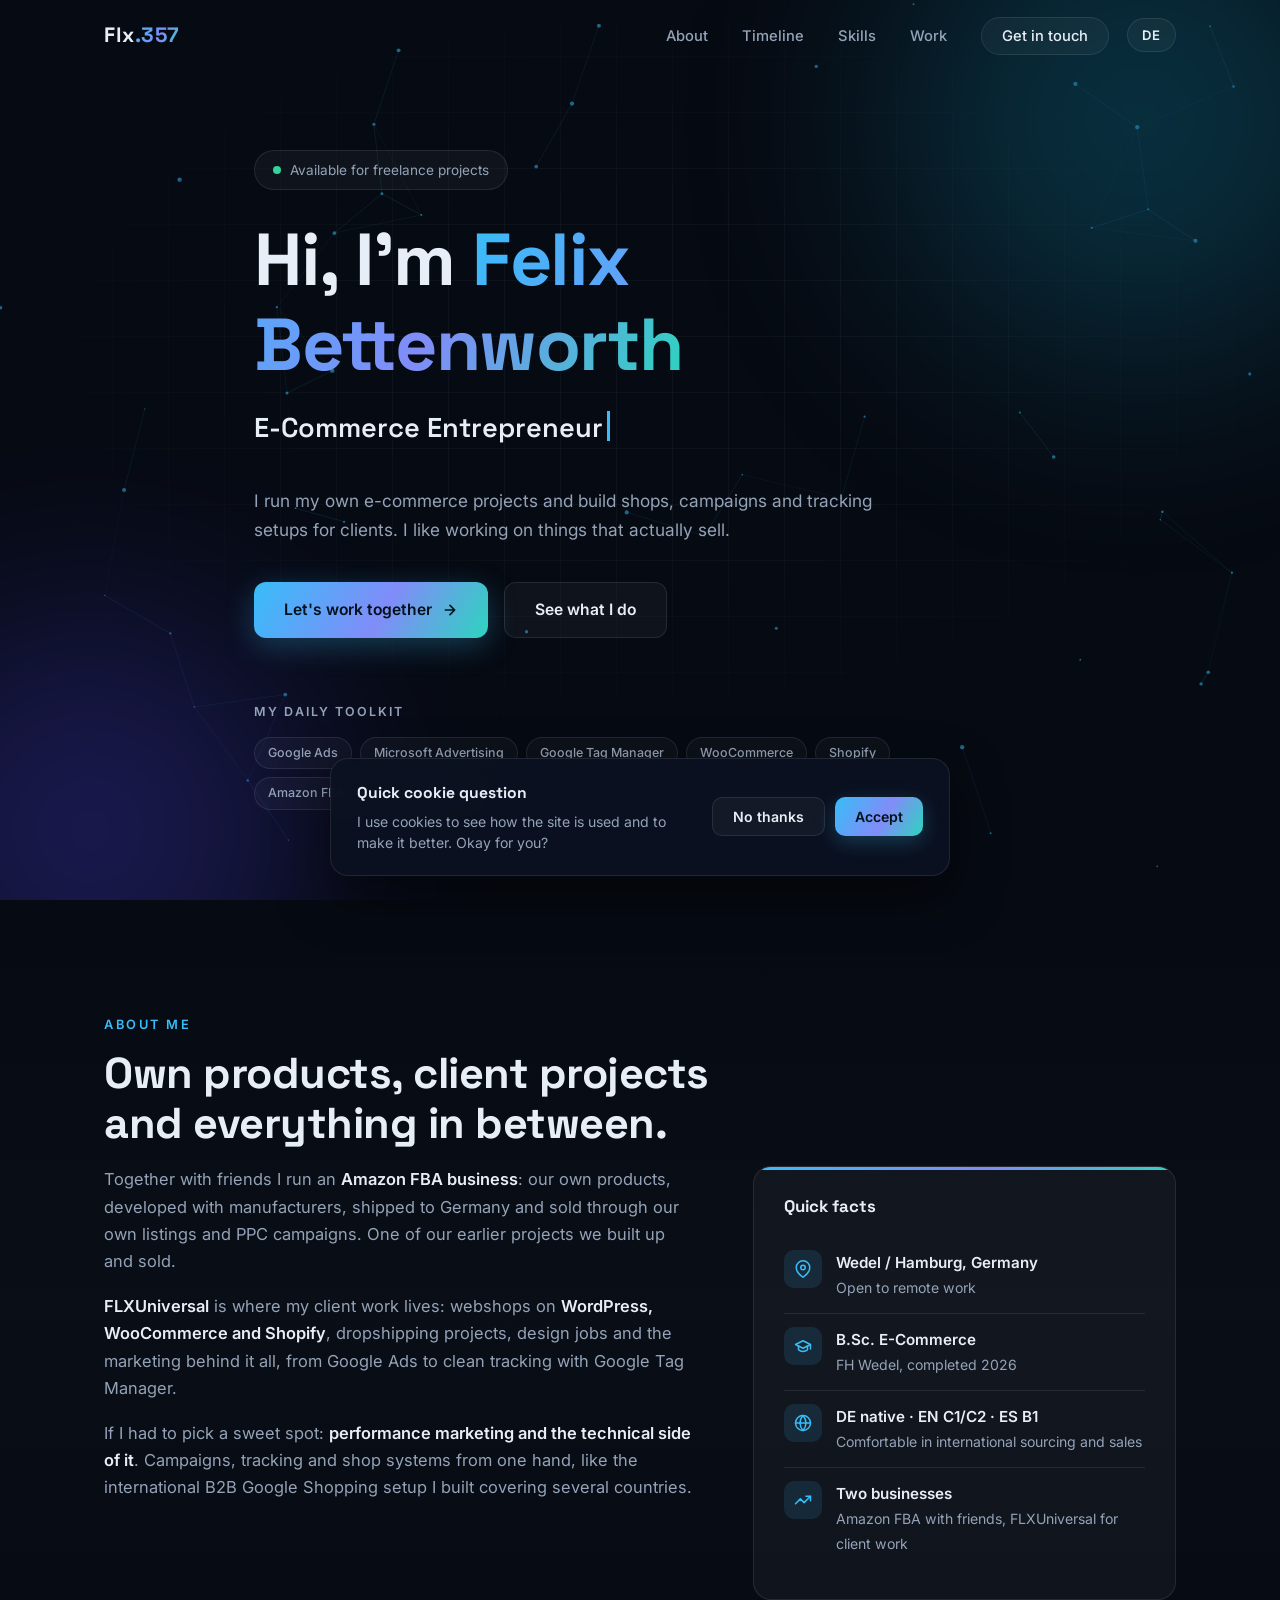
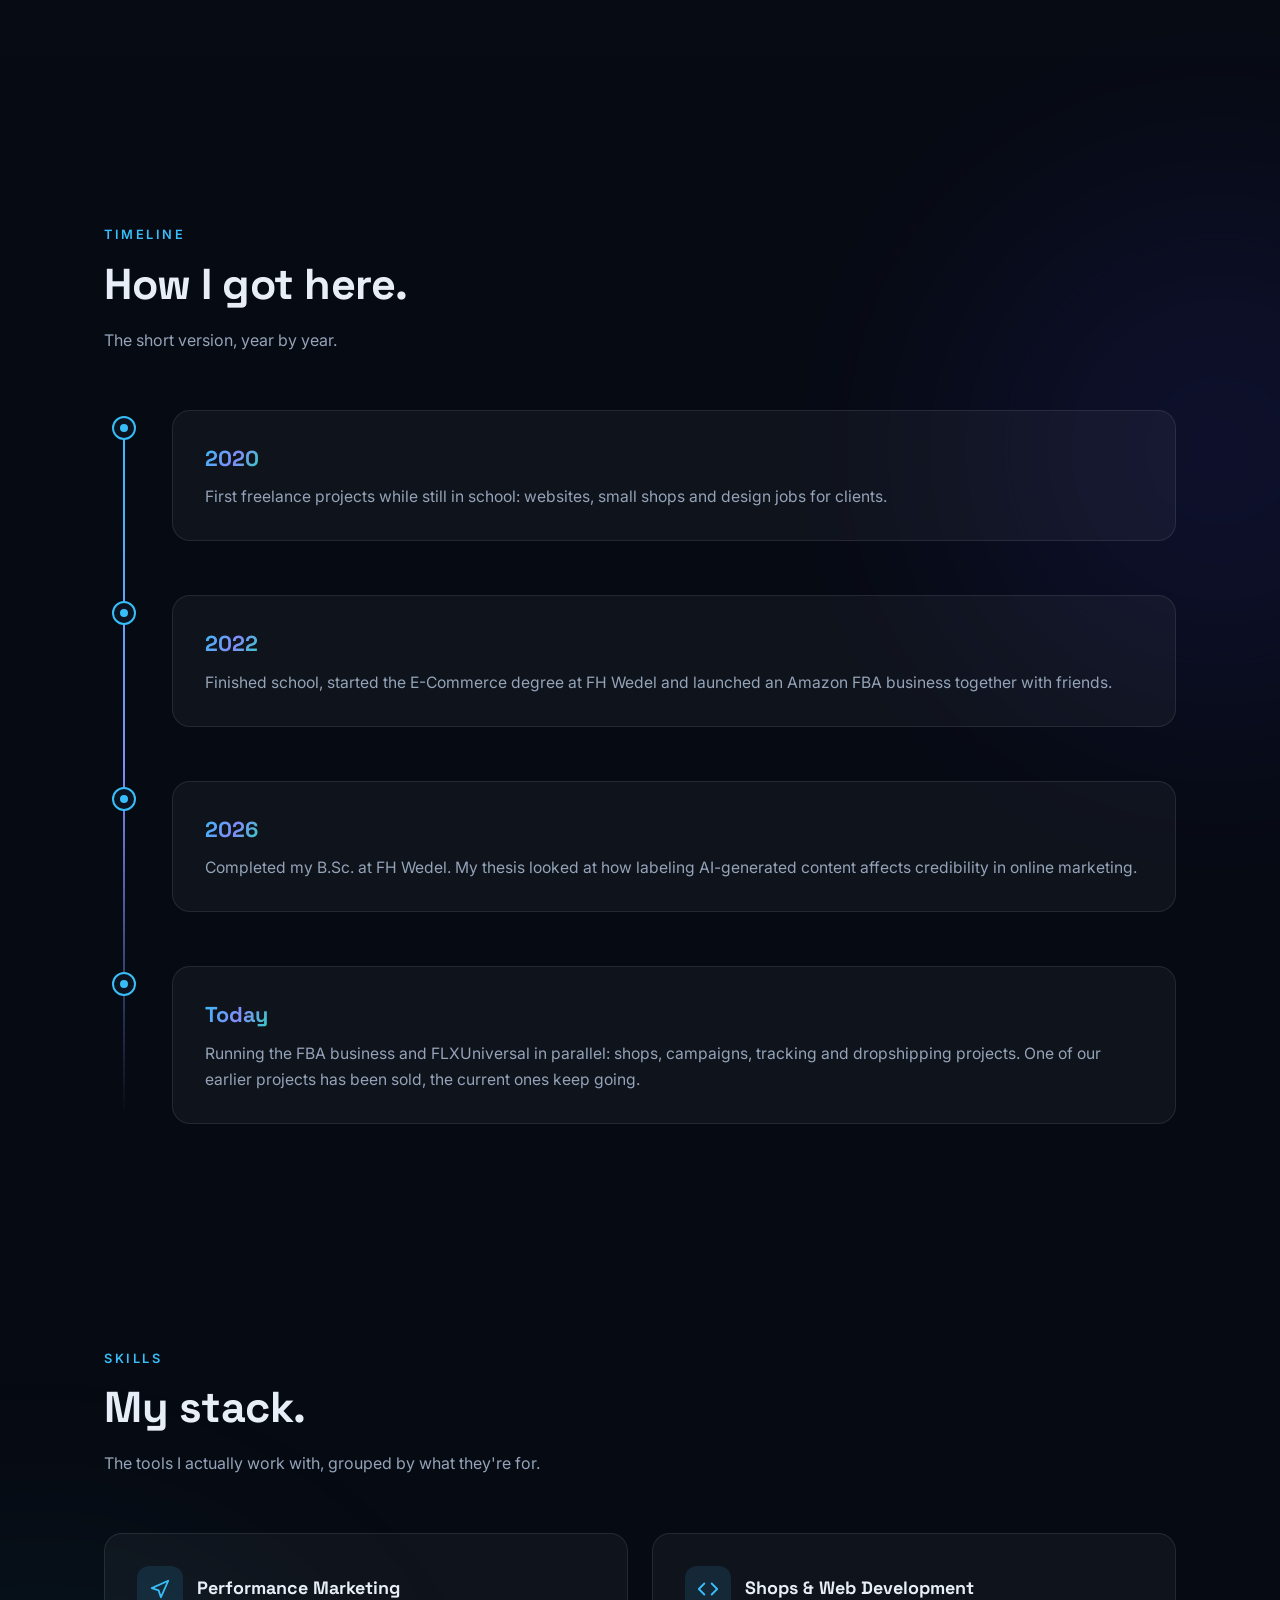
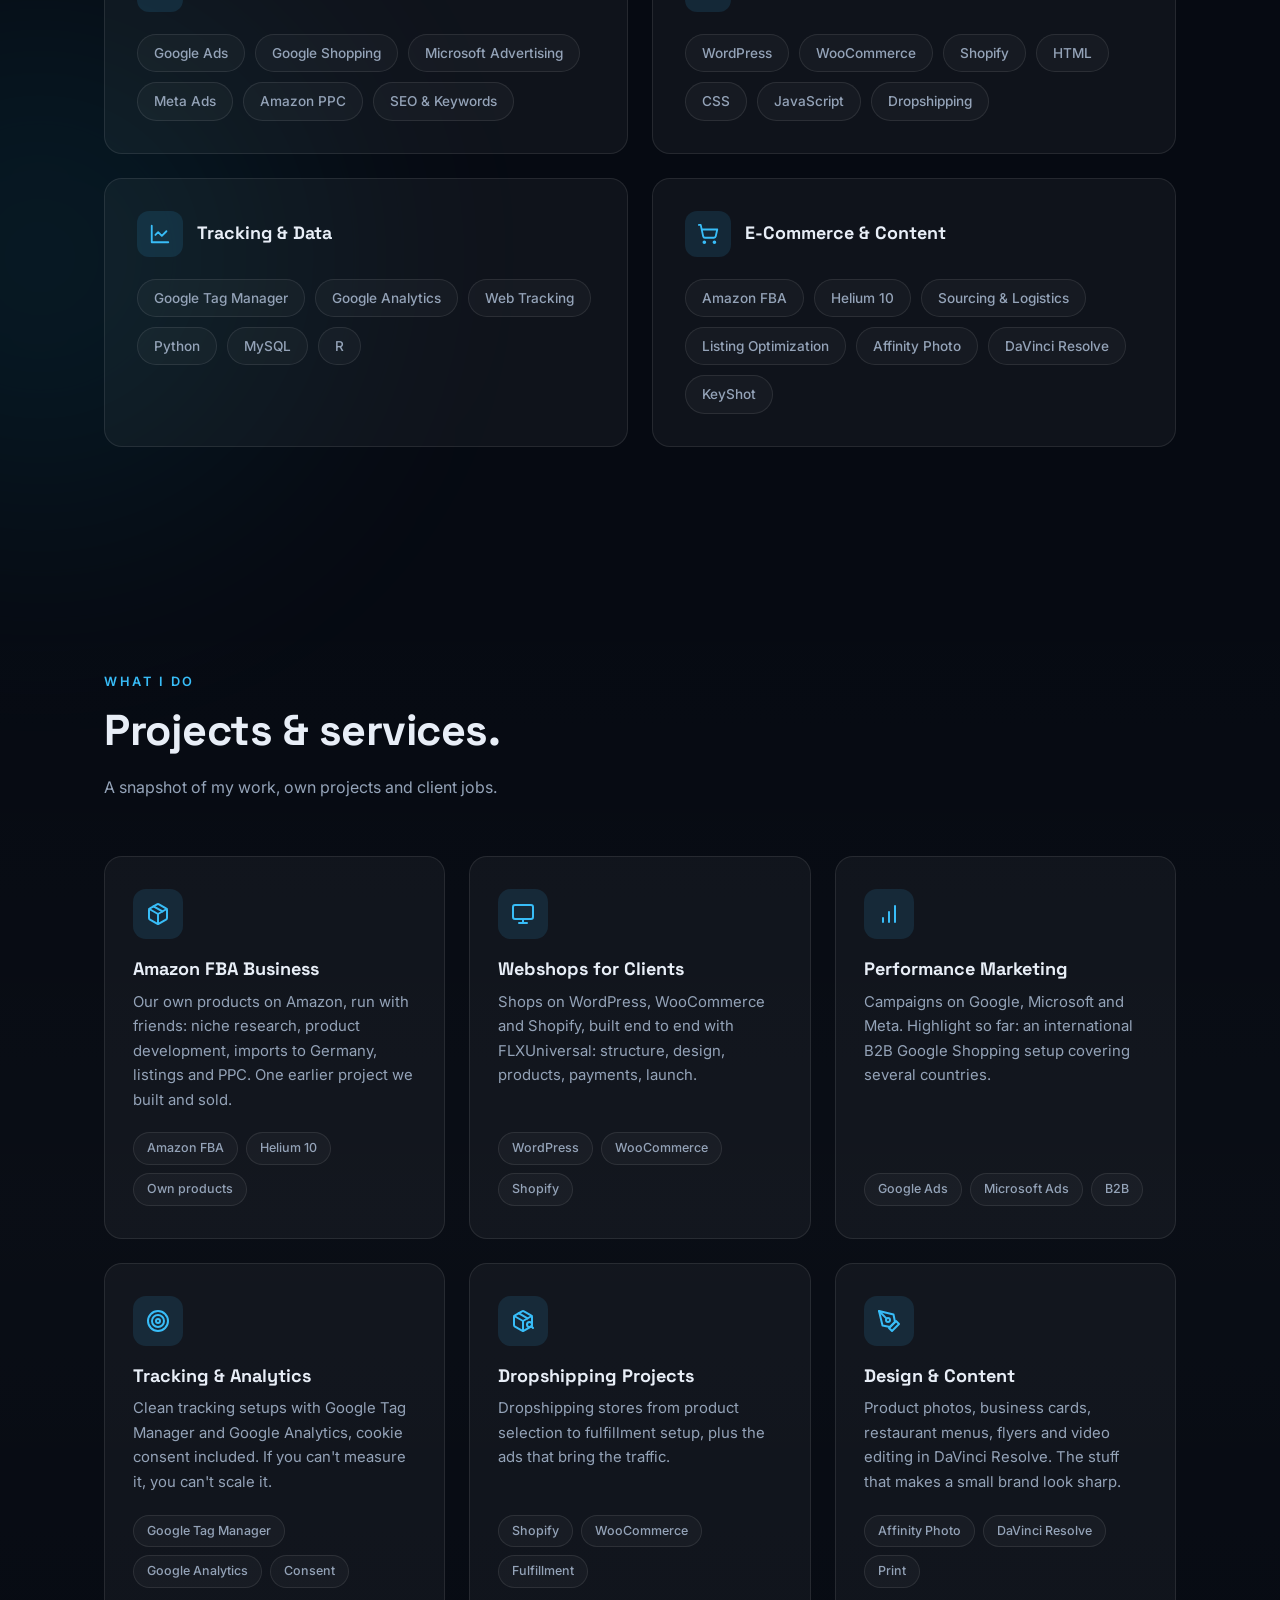
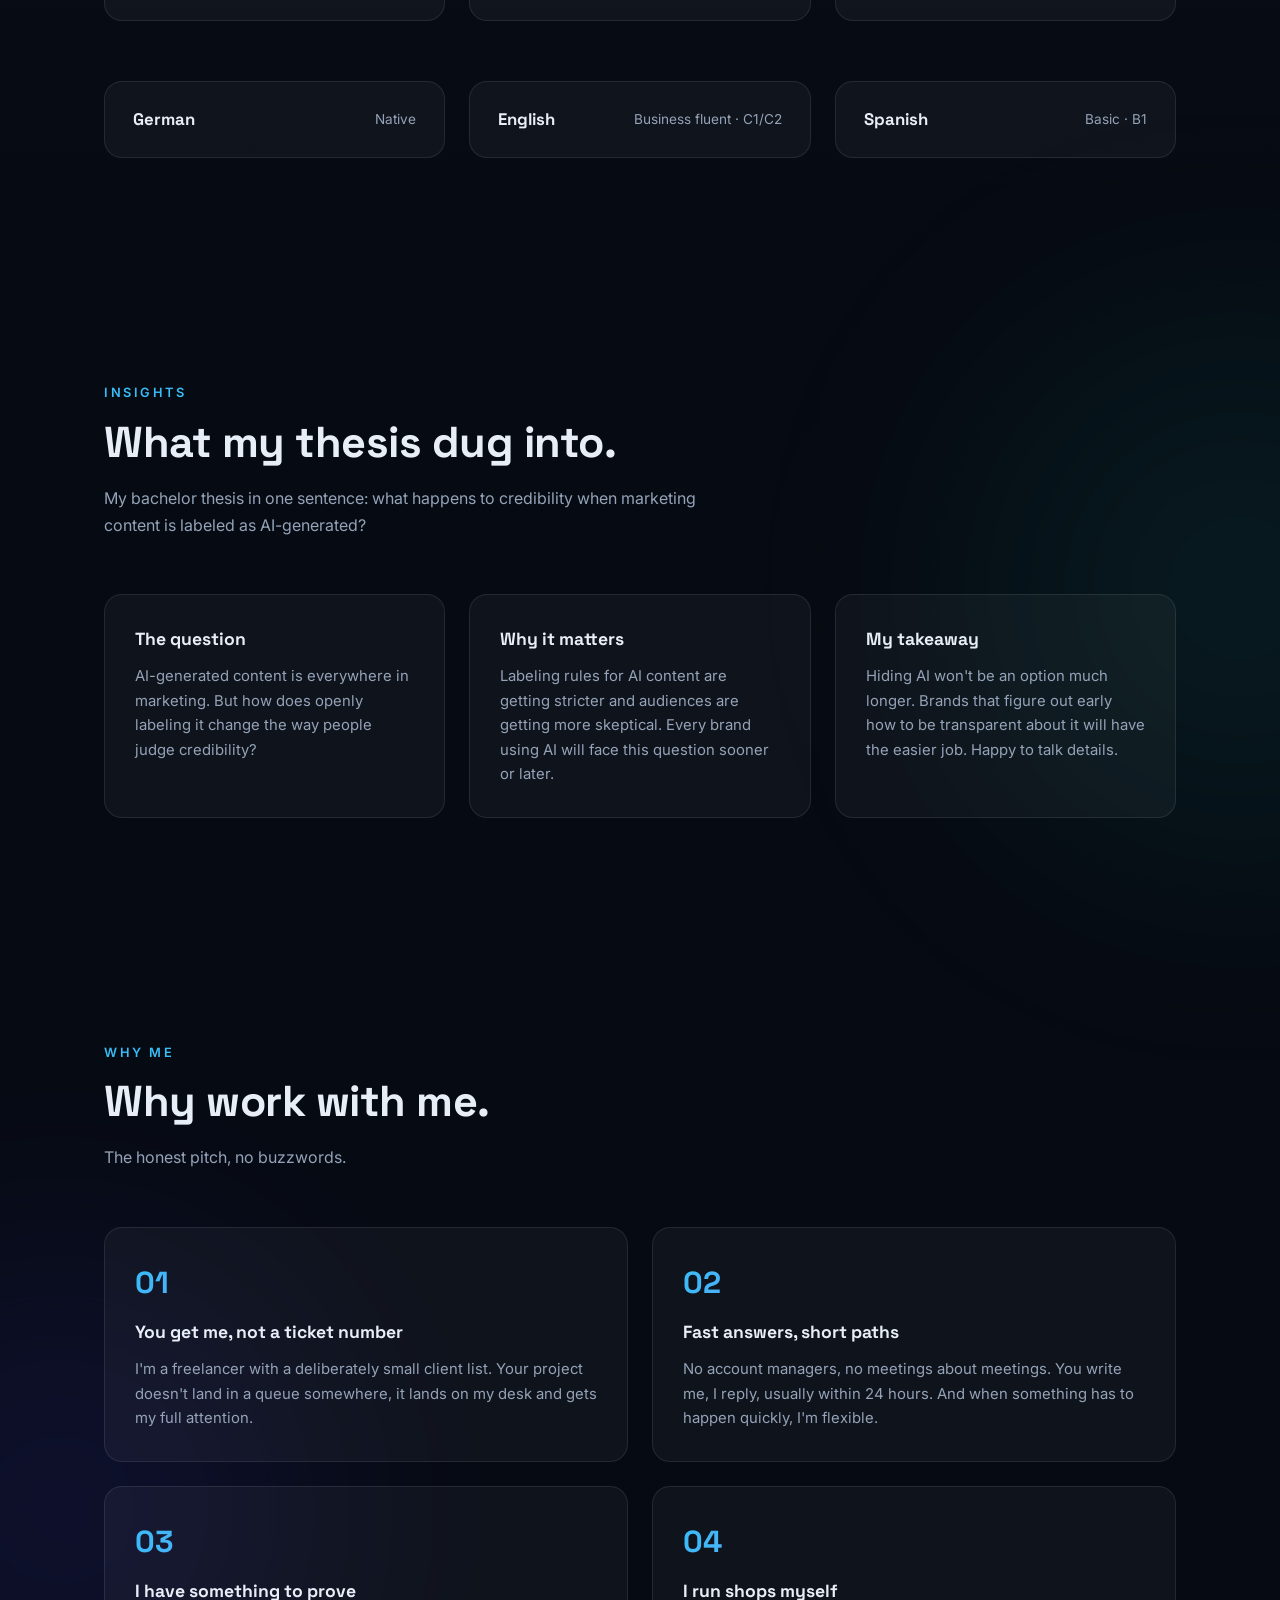
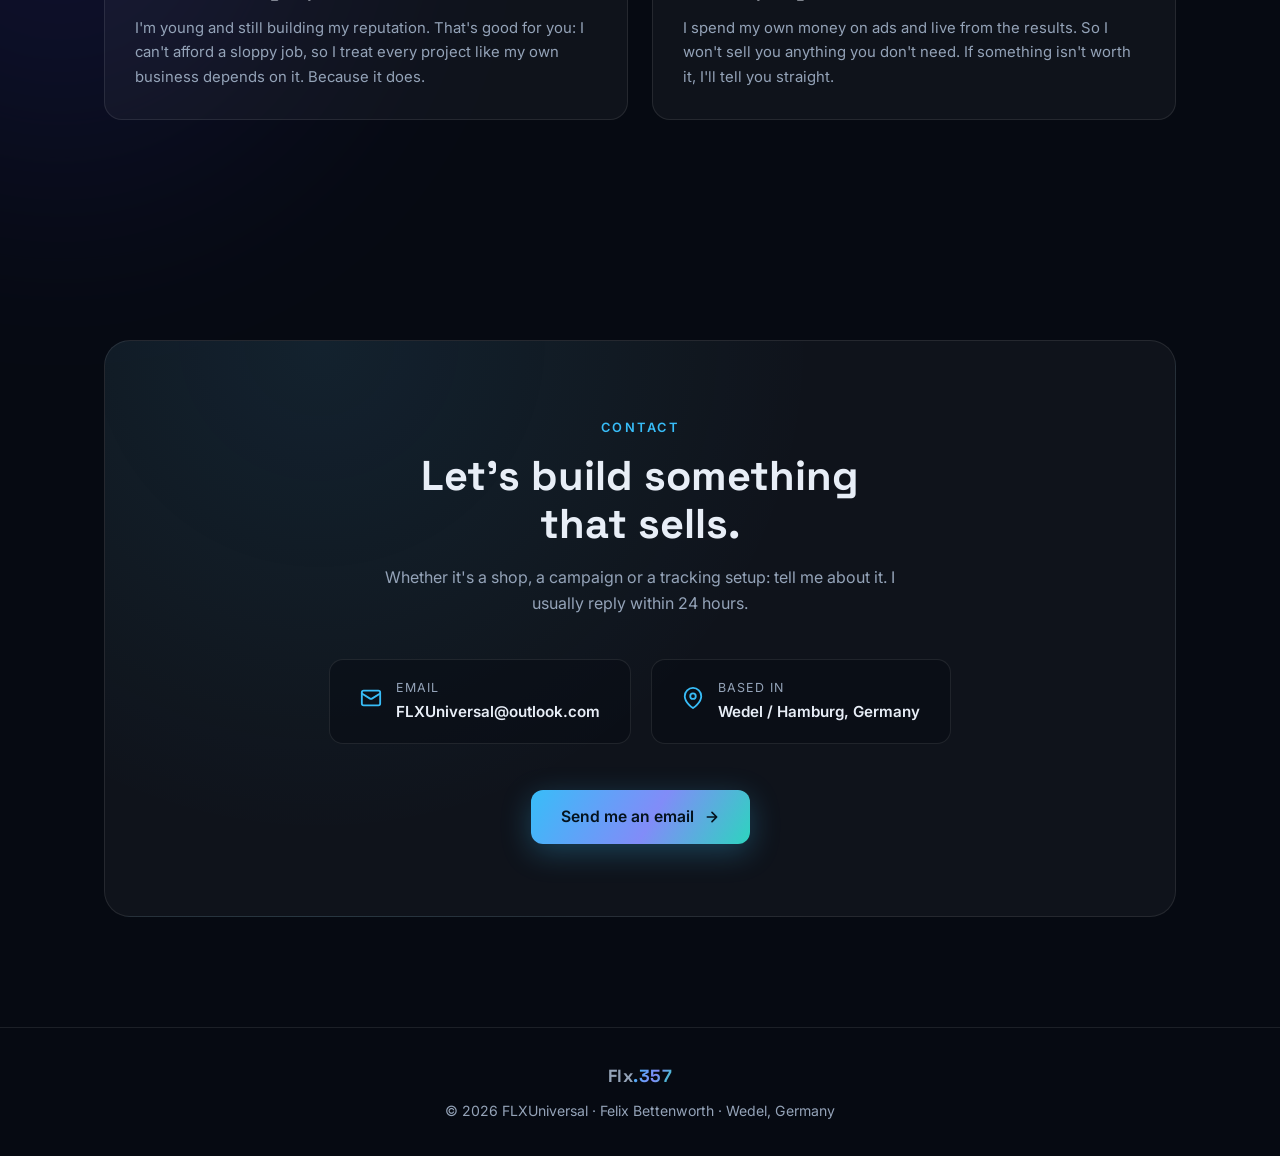
==== commit 5947172e: "V2.0 Neues Layover" ====
--- a/index.html
+++ b/index.html
@@ -3,10 +3,10 @@
 <head>
 <meta charset="UTF-8">
 <meta name="viewport" content="width=device-width, initial-scale=1.0">
-<title>Felix Bettenworth | FLXUniversal · E-Commerce & Web Development</title>
-<meta name="description" content="Felix Bettenworth, founder of FLXUniversal: Amazon FBA entrepreneur, freelance web developer and performance marketer from the Hamburg area. I build, market and grow online businesses.">
-<meta property="og:title" content="Felix Bettenworth | FLXUniversal · E-Commerce & Web Development">
-<meta property="og:description" content="I build and grow online businesses. Some are my own Amazon brands, others are shops and campaigns I run for clients.">
+<title>Felix Bettenworth | E-Commerce & Performance Marketing</title>
+<meta name="description" content="Felix Bettenworth: e-commerce entrepreneur and performance marketer from the Hamburg area. Own Amazon FBA business, plus shops, campaigns and tracking setups for clients with FLXUniversal.">
+<meta property="og:title" content="Felix Bettenworth | E-Commerce & Performance Marketing">
+<meta property="og:description" content="I run my own e-commerce projects and build shops, campaigns and tracking setups for clients.">
 <meta property="og:type" content="website">
 <link rel="icon" href="data:image/svg+xml,%3Csvg xmlns='http://www.w3.org/2000/svg' viewBox='0 0 64 64'%3E%3Crect width='64' height='64' rx='14' fill='%230b1220'/%3E%3Ctext x='32' y='42' font-family='Arial' font-size='28' font-weight='700' fill='%2338bdf8' text-anchor='middle'%3EFB%3C/text%3E%3C/svg%3E">
 <link rel="preconnect" href="https://fonts.googleapis.com">
@@ -26,7 +26,7 @@
     <div class="nav-right">
       <ul class="nav-links" id="navLinks">
         <li><a href="#about" data-i18n="nav.about">About</a></li>
-        <li><a href="#experience" data-i18n="nav.experience">Experience</a></li>
+        <li><a href="#timeline" data-i18n="nav.timeline">Timeline</a></li>
         <li><a href="#skills" data-i18n="nav.skills">Skills</a></li>
         <li><a href="#work" data-i18n="nav.work">Work</a></li>
         <li><a href="#contact" class="nav-cta" data-i18n="nav.contact">Get in touch</a></li>
@@ -47,17 +47,26 @@
     <div class="badge"><span class="dot"></span><span data-i18n="hero.badge">Available for freelance projects</span></div>
     <h1 data-i18n="hero.title">Hi, I'm <span class="grad">Felix Bettenworth</span></h1>
     <div class="type-line"><span id="typed"></span><span class="caret"></span></div>
-    <p class="hero-sub" data-i18n="hero.sub">I build and grow online businesses. Some of them are my own Amazon brands, others are shops and marketing campaigns I run for my clients.</p>
+    <p class="hero-sub" data-i18n="hero.sub">I run my own e-commerce projects and build shops, campaigns and tracking setups for clients. I like working on things that actually sell.</p>
     <div class="btn-row">
       <a href="#contact" class="btn btn-primary"><span data-i18n="hero.cta1">Let's work together</span>
         <svg width="16" height="16" viewBox="0 0 24 24" fill="none" stroke="currentColor" stroke-width="2.5" stroke-linecap="round" stroke-linejoin="round"><path d="M5 12h14M12 5l7 7-7 7"/></svg>
       </a>
       <a href="#work" class="btn btn-ghost" data-i18n="hero.cta2">See what I do</a>
     </div>
-    <div class="hero-stats">
-      <div class="stat"><b><span class="count" data-target="6">0</span>+</b><span data-i18n="hero.stat1">Years in e-commerce</span></div>
-      <div class="stat"><b><span class="count" data-target="4">0</span>+</b><span data-i18n="hero.stat2">Years running Amazon brands</span></div>
-      <div class="stat"><b><span class="count" data-target="3">0</span></b><span data-i18n="hero.stat3">Languages spoken</span></div>
+    <!-- Dezente Werkzeug-Zeile statt Zahlen: zeigt auf einen Blick,
+         womit Felix arbeitet, ohne dick aufzutragen -->
+    <div class="hero-tools">
+      <span class="tools-label" data-i18n="hero.toolsLabel">My daily toolkit</span>
+      <div class="t-tags">
+        <span class="chip">Google Ads</span>
+        <span class="chip">Microsoft Advertising</span>
+        <span class="chip">Google Tag Manager</span>
+        <span class="chip">WooCommerce</span>
+        <span class="chip">Shopify</span>
+        <span class="chip">Amazon FBA</span>
+        <span class="chip">DaVinci Resolve</span>
+      </div>
     </div>
   </div>
 </section>
@@ -66,12 +75,12 @@
 <section id="about">
   <div class="container">
     <span class="sec-tag reveal" data-i18n="about.tag">About me</span>
-    <h2 class="sec-title reveal" data-i18n="about.title">Entrepreneur first,<br>developer and marketer by craft.</h2>
+    <h2 class="sec-title reveal" data-i18n="about.title">Own products, client projects<br>and everything in between.</h2>
     <div class="about-grid">
       <div class="about-text">
-        <p class="reveal" data-i18n="about.p1">I'm an <strong>e-commerce entrepreneur and freelance web developer</strong> from Wedel, just outside Hamburg. With my company <strong>FLXUniversal</strong> I've been running my own <strong>private-label brands on Amazon</strong> since 2022. I handle everything myself: finding the right product, developing it with manufacturers, getting it shipped to Germany, checking quality, writing the listings and running the PPC campaigns. A few of those brands I've built up and later sold.</p>
-        <p class="reveal" data-delay="1" data-i18n="about.p2">On top of that, I've been <strong>freelancing since 2020</strong>. I build websites and online shops for clients, mostly on <strong>Shopify and WooCommerce</strong>, and take care of their marketing too: Google, Meta and Microsoft Ads, SEO, analytics and tracking. Product photos, business cards or a restaurant menu? Done those as well.</p>
-        <p class="reveal" data-delay="2" data-i18n="about.p3">Right now I'm finishing my <strong>B.Sc. in E-Commerce at FH Wedel</strong> (done in September 2026). It's a handy combination: what I study during the week is exactly what I already do in practice.</p>
+        <p class="reveal" data-i18n="about.p1">Together with friends I run an <strong>Amazon FBA business</strong>: our own products, developed with manufacturers, shipped to Germany and sold through our own listings and PPC campaigns. One of our earlier projects we built up and sold.</p>
+        <p class="reveal" data-delay="1" data-i18n="about.p2"><strong>FLXUniversal</strong> is where my client work lives: webshops on <strong>WordPress, WooCommerce and Shopify</strong>, dropshipping projects, design jobs and the marketing behind it all, from Google Ads to clean tracking with Google Tag Manager.</p>
+        <p class="reveal" data-delay="2" data-i18n="about.p3">If I had to pick a sweet spot: <strong>performance marketing and the technical side of it</strong>. Campaigns, tracking and shop systems from one hand, like the international B2B Google Shopping setup I built covering several countries.</p>
       </div>
       <aside class="about-card reveal" data-delay="1">
         <h3 data-i18n="about.cardTitle">Quick facts</h3>
@@ -81,7 +90,7 @@
         </div>
         <div class="fact">
           <div class="ico"><svg width="18" height="18" viewBox="0 0 24 24" fill="none" stroke="currentColor" stroke-width="2" stroke-linecap="round" stroke-linejoin="round"><path d="M22 10v6M2 10l10-5 10 5-10 5z"/><path d="M6 12v5c3 3 9 3 12 0v-5"/></svg></div>
-          <div><b data-i18n="about.f2b">B.Sc. E-Commerce</b><span data-i18n="about.f2s">FH Wedel · graduating 09/2026</span></div>
+          <div><b data-i18n="about.f2b">B.Sc. E-Commerce</b><span data-i18n="about.f2s">FH Wedel, completed 2026</span></div>
         </div>
         <div class="fact">
           <div class="ico"><svg width="18" height="18" viewBox="0 0 24 24" fill="none" stroke="currentColor" stroke-width="2" stroke-linecap="round" stroke-linejoin="round"><circle cx="12" cy="12" r="10"/><path d="M12 2a15.3 15.3 0 0 1 4 10 15.3 15.3 0 0 1-4 10 15.3 15.3 0 0 1-4-10 15.3 15.3 0 0 1 4-10z"/><path d="M2 12h20"/></svg></div>
@@ -89,70 +98,48 @@
         </div>
         <div class="fact">
           <div class="ico"><svg width="18" height="18" viewBox="0 0 24 24" fill="none" stroke="currentColor" stroke-width="2" stroke-linecap="round" stroke-linejoin="round"><path d="m22 7-8.5 8.5-5-5L2 17"/><path d="M16 7h6v6"/></svg></div>
-          <div><b data-i18n="about.f4b">Brands built &amp; sold</b><span data-i18n="about.f4s">Several own Amazon FBA brands, some of them sold</span></div>
+          <div><b data-i18n="about.f4b">Two businesses</b><span data-i18n="about.f4s">Amazon FBA with friends, FLXUniversal for client work</span></div>
         </div>
       </aside>
     </div>
   </div>
 </section>
 
-<!-- ================= EXPERIENCE ================= -->
-<section id="experience">
-  <div class="container">
-    <span class="sec-tag reveal" data-i18n="exp.tag">Experience</span>
-    <h2 class="sec-title reveal" data-i18n="exp.title">What I've been building.</h2>
-    <p class="sec-lead reveal" data-i18n="exp.lead">I run my own e-commerce projects and build them for others. Both sides make each other better.</p>
+<!-- ================= TIMELINE ================= -->
+<section id="timeline">
+  <div class="glow"></div>
+  <div class="container">
+    <span class="sec-tag reveal" data-i18n="tl.tag">Timeline</span>
+    <h2 class="sec-title reveal" data-i18n="tl.title">How I got here.</h2>
+    <p class="sec-lead reveal" data-i18n="tl.lead">The short version, year by year.</p>
     <div class="timeline">
       <div class="t-item reveal">
         <div class="t-dot"></div>
         <div class="t-card">
-          <div class="t-when" data-i18n="job1.when">Since 2022</div>
-          <h3 data-i18n="job1.title">Founder &amp; Owner, Private-Label Amazon FBA Brands</h3>
-          <div class="t-org" data-i18n="job1.org">FLXUniversal · Online retail</div>
-          <ul>
-            <li data-i18n="job1.b1">Built and ran several of my own brands on Amazon, from the first product idea to the finished listing. Some of them I later sold.</li>
-            <li data-i18n="job1.b2">Product and market research with Helium 10 to find profitable niches</li>
-            <li data-i18n="job1.b3">Finding and negotiating with manufacturers, organizing shipping to Germany and keeping an eye on product quality</li>
-            <li data-i18n="job1.b4">Writing and optimizing listings, plus managing the Amazon PPC campaigns</li>
-            <li data-i18n="job1.b5">Purchasing, pricing and bookkeeping land on my desk too</li>
-          </ul>
-          <div class="t-tags">
-            <span class="chip">Amazon FBA</span><span class="chip">Helium 10</span><span class="chip">Sourcing</span><span class="chip">Amazon PPC</span><span class="chip">Logistics</span><span class="chip">Listing SEO</span>
-          </div>
+          <span class="t-year">2020</span>
+          <p data-i18n="tl1.text">First freelance projects while still in school: websites, small shops and design jobs for clients.</p>
         </div>
       </div>
       <div class="t-item reveal">
         <div class="t-dot"></div>
         <div class="t-card">
-          <div class="t-when" data-i18n="job2.when">Since 2020</div>
-          <h3 data-i18n="job2.title">Freelance E-Commerce &amp; Web Developer</h3>
-          <div class="t-org" data-i18n="job2.org">FLXUniversal · Client projects</div>
-          <ul>
-            <li data-i18n="job2.b1">Websites and online shops for clients, mostly Shopify and WooCommerce, plus custom HTML, CSS and JavaScript</li>
-            <li data-i18n="job2.b2">Paid campaigns on Google, Meta and Microsoft Ads, from targeting to day-to-day optimization</li>
-            <li data-i18n="job2.b3">Keyword research and SEO for better organic rankings</li>
-            <li data-i18n="job2.b4">Web tracking and Google Analytics setups, so my clients know what actually works</li>
-            <li data-i18n="job2.b5">Design jobs on the side: business cards, restaurant menus, flyers and more</li>
-          </ul>
-          <div class="t-tags">
-            <span class="chip">Shopify</span><span class="chip">WooCommerce</span><span class="chip">Google Ads</span><span class="chip">Meta Ads</span><span class="chip">Microsoft Ads</span><span class="chip">Google Analytics</span><span class="chip">SEO</span>
-          </div>
-        </div>
-      </div>
-    </div>
-
-    <div class="edu-grid">
-      <div class="edu-card reveal">
-        <div class="t-when" data-i18n="edu1.when">2022 to 2026</div>
-        <h4>B.Sc. E-Commerce</h4>
-        <div class="t-org" data-i18n="edu1.org">FH Wedel · graduating September 2026</div>
-        <p data-i18n="edu1.text">Focus areas: online retail, web development, online marketing, web analytics and e-commerce law. My bachelor thesis looks at how labeling content as AI-generated affects brand authenticity and purchase intention.</p>
-      </div>
-      <div class="edu-card reveal" data-delay="1">
-        <div class="t-when">2022</div>
-        <h4 data-i18n="edu2.title">Abitur (German A-levels)</h4>
-        <div class="t-org" data-i18n="edu2.org">Focus: Biology &amp; Chemistry</div>
-        <p data-i18n="edu2.text">Finished school with a science focus. The analytical mindset from back then still helps me make data-driven decisions today.</p>
+          <span class="t-year">2022</span>
+          <p data-i18n="tl2.text">Finished school, started the E-Commerce degree at FH Wedel and launched an Amazon FBA business together with friends.</p>
+        </div>
+      </div>
+      <div class="t-item reveal">
+        <div class="t-dot"></div>
+        <div class="t-card">
+          <span class="t-year">2026</span>
+          <p data-i18n="tl3.text">Completed my B.Sc. at FH Wedel. My thesis looked at how labeling AI-generated content affects credibility in online marketing.</p>
+        </div>
+      </div>
+      <div class="t-item reveal">
+        <div class="t-dot"></div>
+        <div class="t-card">
+          <span class="t-year" data-i18n="tl4.year">Today</span>
+          <p data-i18n="tl4.text">Running the FBA business and FLXUniversal in parallel: shops, campaigns, tracking and dropshipping projects. One of our earlier projects has been sold, the current ones keep going.</p>
+        </div>
       </div>
     </div>
   </div>
@@ -160,53 +147,68 @@
 
 <!-- ================= SKILLS ================= -->
 <section id="skills">
+  <div class="glow"></div>
   <div class="container">
     <span class="sec-tag reveal" data-i18n="skills.tag">Skills</span>
-    <h2 class="sec-title reveal" data-i18n="skills.title">What I bring to the table.</h2>
-    <p class="sec-lead reveal" data-i18n="skills.lead">Everything it takes to sell online, from finding a product to making it profitable.</p>
+    <h2 class="sec-title reveal" data-i18n="skills.title">My stack.</h2>
+    <p class="sec-lead reveal" data-i18n="skills.lead">The tools I actually work with, grouped by what they're for.</p>
     <div class="skills-grid">
       <div class="skill-card reveal">
         <div class="skill-head">
-          <div class="ico"><svg width="22" height="22" viewBox="0 0 24 24" fill="none" stroke="currentColor" stroke-width="2" stroke-linecap="round" stroke-linejoin="round"><circle cx="8" cy="21" r="1"/><circle cx="19" cy="21" r="1"/><path d="M2.05 2.05h2l2.66 12.42a2 2 0 0 0 2 1.58h9.78a2 2 0 0 0 1.95-1.57l1.65-7.43H5.12"/></svg></div>
-          <h3 data-i18n="sk1.title">E-Commerce &amp; Marketplaces</h3>
-        </div>
-        <div class="bar-row"><div class="bar-label"><span data-i18n="sk1.l1">Amazon FBA &amp; Marketplace Management</span><span data-i18n="lvl.expert">Expert</span></div><div class="bar"><i data-w="95"></i></div></div>
-        <div class="bar-row"><div class="bar-label"><span data-i18n="sk1.l2">Product &amp; Market Research (Helium 10)</span><span data-i18n="lvl.expert">Expert</span></div><div class="bar"><i data-w="92"></i></div></div>
-        <div class="bar-row"><div class="bar-label"><span data-i18n="sk1.l3">Sourcing, Logistics &amp; Quality</span><span data-i18n="lvl.advanced">Advanced</span></div><div class="bar"><i data-w="88"></i></div></div>
-        <div class="bar-row"><div class="bar-label"><span data-i18n="sk1.l4">Listing Optimization</span><span data-i18n="lvl.expert">Expert</span></div><div class="bar"><i data-w="93"></i></div></div>
-      </div>
-      <div class="skill-card reveal" data-delay="1">
-        <div class="skill-head">
           <div class="ico"><svg width="22" height="22" viewBox="0 0 24 24" fill="none" stroke="currentColor" stroke-width="2" stroke-linecap="round" stroke-linejoin="round"><path d="M3 11 21 3l-8 18-2.5-7.5L3 11z"/></svg></div>
-          <h3 data-i18n="sk2.title">Online Marketing</h3>
-        </div>
-        <div class="bar-row"><div class="bar-label"><span>Google Ads &amp; Amazon PPC</span><span data-i18n="lvl.expert">Expert</span></div><div class="bar"><i data-w="92"></i></div></div>
-        <div class="bar-row"><div class="bar-label"><span>Meta &amp; Microsoft Ads</span><span data-i18n="lvl.advanced">Advanced</span></div><div class="bar"><i data-w="86"></i></div></div>
-        <div class="bar-row"><div class="bar-label"><span data-i18n="sk2.l3">SEO &amp; Keyword Research</span><span data-i18n="lvl.advanced">Advanced</span></div><div class="bar"><i data-w="85"></i></div></div>
-        <div class="bar-row"><div class="bar-label"><span>Social Media &amp; Newsletter</span><span data-i18n="lvl.advanced">Advanced</span></div><div class="bar"><i data-w="80"></i></div></div>
+          <h3>Performance Marketing</h3>
+        </div>
+        <div class="skill-chips">
+          <span class="chip">Google Ads</span>
+          <span class="chip">Google Shopping</span>
+          <span class="chip">Microsoft Advertising</span>
+          <span class="chip">Meta Ads</span>
+          <span class="chip">Amazon PPC</span>
+          <span class="chip">SEO &amp; Keywords</span>
+        </div>
       </div>
       <div class="skill-card reveal" data-delay="1">
         <div class="skill-head">
           <div class="ico"><svg width="22" height="22" viewBox="0 0 24 24" fill="none" stroke="currentColor" stroke-width="2" stroke-linecap="round" stroke-linejoin="round"><path d="m16 18 6-6-6-6M8 6l-6 6 6 6"/></svg></div>
-          <h3 data-i18n="sk3.title">Web Development</h3>
-        </div>
-        <div class="bar-row"><div class="bar-label"><span>Shopify &amp; WooCommerce</span><span data-i18n="lvl.expert">Expert</span></div><div class="bar"><i data-w="93"></i></div></div>
-        <div class="bar-row"><div class="bar-label"><span>HTML &amp; CSS</span><span data-i18n="lvl.advanced">Advanced</span></div><div class="bar"><i data-w="90"></i></div></div>
-        <div class="bar-row"><div class="bar-label"><span>JavaScript</span><span data-i18n="lvl.advanced">Advanced</span></div><div class="bar"><i data-w="82"></i></div></div>
+          <h3 data-i18n="sk2.title">Shops &amp; Web Development</h3>
+        </div>
         <div class="skill-chips">
-          <span class="chip">Responsive Design</span><span class="chip" data-i18n="sk3.c2">Conversion Optimization</span><span class="chip" data-i18n="sk3.c3">Shop Setup</span>
+          <span class="chip">WordPress</span>
+          <span class="chip">WooCommerce</span>
+          <span class="chip">Shopify</span>
+          <span class="chip">HTML</span>
+          <span class="chip">CSS</span>
+          <span class="chip">JavaScript</span>
+          <span class="chip">Dropshipping</span>
+        </div>
+      </div>
+      <div class="skill-card reveal" data-delay="1">
+        <div class="skill-head">
+          <div class="ico"><svg width="22" height="22" viewBox="0 0 24 24" fill="none" stroke="currentColor" stroke-width="2" stroke-linecap="round" stroke-linejoin="round"><path d="M3 3v18h18"/><path d="m19 9-5 5-4-4-3 3"/></svg></div>
+          <h3 data-i18n="sk3.title">Tracking &amp; Data</h3>
+        </div>
+        <div class="skill-chips">
+          <span class="chip">Google Tag Manager</span>
+          <span class="chip">Google Analytics</span>
+          <span class="chip" data-i18n="sk3.c3">Web Tracking</span>
+          <span class="chip">Python</span>
+          <span class="chip">MySQL</span>
+          <span class="chip">R</span>
         </div>
       </div>
       <div class="skill-card reveal" data-delay="2">
         <div class="skill-head">
-          <div class="ico"><svg width="22" height="22" viewBox="0 0 24 24" fill="none" stroke="currentColor" stroke-width="2" stroke-linecap="round" stroke-linejoin="round"><path d="M3 3v18h18"/><path d="m19 9-5 5-4-4-3 3"/></svg></div>
-          <h3 data-i18n="sk4.title">Data &amp; Analytics</h3>
-        </div>
-        <div class="bar-row"><div class="bar-label"><span data-i18n="sk4.l1">Google Analytics &amp; Web Tracking</span><span data-i18n="lvl.advanced">Advanced</span></div><div class="bar"><i data-w="88"></i></div></div>
-        <div class="bar-row"><div class="bar-label"><span>Python</span><span data-i18n="lvl.working">Solid basics</span></div><div class="bar"><i data-w="72"></i></div></div>
-        <div class="bar-row"><div class="bar-label"><span>MySQL &amp; R</span><span data-i18n="lvl.working">Solid basics</span></div><div class="bar"><i data-w="70"></i></div></div>
+          <div class="ico"><svg width="22" height="22" viewBox="0 0 24 24" fill="none" stroke="currentColor" stroke-width="2" stroke-linecap="round" stroke-linejoin="round"><circle cx="8" cy="21" r="1"/><circle cx="19" cy="21" r="1"/><path d="M2.05 2.05h2l2.66 12.42a2 2 0 0 0 2 1.58h9.78a2 2 0 0 0 1.95-1.57l1.65-7.43H5.12"/></svg></div>
+          <h3 data-i18n="sk4.title">E-Commerce &amp; Content</h3>
+        </div>
         <div class="skill-chips">
-          <span class="chip">Microsoft Office</span><span class="chip">Affinity Photo</span><span class="chip">Solid Edge</span><span class="chip">KeyShot</span><span class="chip">DaVinci Resolve</span>
+          <span class="chip">Amazon FBA</span>
+          <span class="chip">Helium 10</span>
+          <span class="chip" data-i18n="sk4.c3">Sourcing &amp; Logistics</span>
+          <span class="chip" data-i18n="sk4.c4">Listing Optimization</span>
+          <span class="chip">Affinity Photo</span>
+          <span class="chip">DaVinci Resolve</span>
+          <span class="chip">KeyShot</span>
         </div>
       </div>
     </div>
@@ -218,43 +220,43 @@
   <div class="container">
     <span class="sec-tag reveal" data-i18n="work.tag">What I do</span>
     <h2 class="sec-title reveal" data-i18n="work.title">Projects &amp; services.</h2>
-    <p class="sec-lead reveal" data-i18n="work.lead">A snapshot of my work, for my own brands and for clients.</p>
+    <p class="sec-lead reveal" data-i18n="work.lead">A snapshot of my work, own projects and client jobs.</p>
     <div class="work-grid">
       <div class="work-card reveal">
         <div class="ico"><svg width="24" height="24" viewBox="0 0 24 24" fill="none" stroke="currentColor" stroke-width="2" stroke-linecap="round" stroke-linejoin="round"><path d="m7.5 4.27 9 5.15"/><path d="M21 8a2 2 0 0 0-1-1.73l-7-4a2 2 0 0 0-2 0l-7 4A2 2 0 0 0 3 8v8a2 2 0 0 0 1 1.73l7 4a2 2 0 0 0 2 0l7-4A2 2 0 0 0 21 16Z"/><path d="m3.3 7 8.7 5 8.7-5"/><path d="M12 22V12"/></svg></div>
-        <h3 data-i18n="w1.title">Private-Label Amazon Brands</h3>
-        <p data-i18n="w1.text">Several of my own brands built from zero: niche research, product development with manufacturers, imports to Germany, quality control, listings and PPC. Some of them I've sold on.</p>
-        <div class="t-tags"><span class="chip">Amazon FBA</span><span class="chip">Helium 10</span><span class="chip">Exits</span></div>
+        <h3 data-i18n="w1.title">Amazon FBA Business</h3>
+        <p data-i18n="w1.text">Our own products on Amazon, run with friends: niche research, product development, imports to Germany, listings and PPC. One earlier project we built and sold.</p>
+        <div class="t-tags"><span class="chip">Amazon FBA</span><span class="chip">Helium 10</span><span class="chip" data-i18n="w1.c3">Own products</span></div>
       </div>
       <div class="work-card reveal" data-delay="1">
         <div class="ico"><svg width="24" height="24" viewBox="0 0 24 24" fill="none" stroke="currentColor" stroke-width="2" stroke-linecap="round" stroke-linejoin="round"><rect width="20" height="14" x="2" y="3" rx="2"/><path d="M8 21h8M12 17v4"/></svg></div>
-        <h3 data-i18n="w2.title">Online Shops for Clients</h3>
-        <p data-i18n="w2.text">Conversion-focused Shopify and WooCommerce stores, built end to end: structure, design, product setup, payments and launch. Custom websites in HTML, CSS and JavaScript included.</p>
-        <div class="t-tags"><span class="chip">Shopify</span><span class="chip">WooCommerce</span><span class="chip">HTML/CSS/JS</span></div>
+        <h3 data-i18n="w2.title">Webshops for Clients</h3>
+        <p data-i18n="w2.text">Shops on WordPress, WooCommerce and Shopify, built end to end with FLXUniversal: structure, design, products, payments, launch.</p>
+        <div class="t-tags"><span class="chip">WordPress</span><span class="chip">WooCommerce</span><span class="chip">Shopify</span></div>
       </div>
       <div class="work-card reveal" data-delay="2">
         <div class="ico"><svg width="24" height="24" viewBox="0 0 24 24" fill="none" stroke="currentColor" stroke-width="2" stroke-linecap="round" stroke-linejoin="round"><path d="M12 20V10M18 20V4M6 20v-4"/></svg></div>
-        <h3 data-i18n="w3.title">Performance Marketing</h3>
-        <p data-i18n="w3.text">Paid campaigns on Google, Meta and Microsoft Ads: audience strategy, creatives, daily optimization and reporting. Always tied to real revenue targets.</p>
-        <div class="t-tags"><span class="chip">Google Ads</span><span class="chip">Meta Ads</span><span class="chip">Microsoft Ads</span></div>
+        <h3>Performance Marketing</h3>
+        <p data-i18n="w3.text">Campaigns on Google, Microsoft and Meta. Highlight so far: an international B2B Google Shopping setup covering several countries.</p>
+        <div class="t-tags"><span class="chip">Google Ads</span><span class="chip">Microsoft Ads</span><span class="chip">B2B</span></div>
       </div>
       <div class="work-card reveal">
         <div class="ico"><svg width="24" height="24" viewBox="0 0 24 24" fill="none" stroke="currentColor" stroke-width="2" stroke-linecap="round" stroke-linejoin="round"><circle cx="12" cy="12" r="10"/><circle cx="12" cy="12" r="6"/><circle cx="12" cy="12" r="2"/></svg></div>
-        <h3 data-i18n="w4.title">SEO, Tracking &amp; Analytics</h3>
-        <p data-i18n="w4.text">Keyword research and on-page SEO for organic growth, plus clean Google Analytics and tracking setups. That way every marketing euro is measurable.</p>
-        <div class="t-tags"><span class="chip">SEO</span><span class="chip">Google Analytics</span><span class="chip">Web Tracking</span></div>
+        <h3 data-i18n="w4.title">Tracking &amp; Analytics</h3>
+        <p data-i18n="w4.text">Clean tracking setups with Google Tag Manager and Google Analytics, cookie consent included. If you can't measure it, you can't scale it.</p>
+        <div class="t-tags"><span class="chip">Google Tag Manager</span><span class="chip">Google Analytics</span><span class="chip">Consent</span></div>
       </div>
       <div class="work-card reveal" data-delay="1">
-        <div class="ico"><svg width="24" height="24" viewBox="0 0 24 24" fill="none" stroke="currentColor" stroke-width="2" stroke-linecap="round" stroke-linejoin="round"><path d="M14.5 4h-5L7 7H4a2 2 0 0 0-2 2v9a2 2 0 0 0 2 2h16a2 2 0 0 0 2-2V9a2 2 0 0 0-2-2h-3l-2.5-3z"/><circle cx="12" cy="13" r="3"/></svg></div>
-        <h3 data-i18n="w5.title">Product Photography</h3>
-        <p data-i18n="w5.text">Product photos and visuals for Amazon listings and online shops: shot, edited and optimized to convert. 3D renders included where they make sense.</p>
-        <div class="t-tags"><span class="chip">Affinity Photo</span><span class="chip">KeyShot</span><span class="chip">Listing Images</span></div>
+        <div class="ico"><svg width="24" height="24" viewBox="0 0 24 24" fill="none" stroke="currentColor" stroke-width="2" stroke-linecap="round" stroke-linejoin="round"><path d="M16.5 9.4 7.55 4.24"/><path d="M21 16V8a2 2 0 0 0-1-1.73l-7-4a2 2 0 0 0-2 0l-7 4A2 2 0 0 0 3 8v8a2 2 0 0 0 1 1.73l7 4a2 2 0 0 0 2 0l7-4A2 2 0 0 0 21 16z"/><path d="M3.29 7 12 12l8.71-5"/><path d="M12 22V12"/><circle cx="18.5" cy="15.5" r="2.5"/><path d="M20.27 17.27 22 19"/></svg></div>
+        <h3 data-i18n="w5.title">Dropshipping Projects</h3>
+        <p data-i18n="w5.text">Dropshipping stores from product selection to fulfillment setup, plus the ads that bring the traffic.</p>
+        <div class="t-tags"><span class="chip">Shopify</span><span class="chip">WooCommerce</span><span class="chip">Fulfillment</span></div>
       </div>
       <div class="work-card reveal" data-delay="2">
         <div class="ico"><svg width="24" height="24" viewBox="0 0 24 24" fill="none" stroke="currentColor" stroke-width="2" stroke-linecap="round" stroke-linejoin="round"><path d="M12 19l7-7 3 3-7 7-3-3z"/><path d="M18 13l-1.5-7.5L2 2l3.5 14.5L13 18l5-5z"/><path d="M2 2l7.586 7.586"/><circle cx="11" cy="11" r="2"/></svg></div>
-        <h3 data-i18n="w6.title">Brand &amp; Print Design</h3>
-        <p data-i18n="w6.text">Design work beyond the web: business cards, restaurant menus, flyers and marketing materials that match the brand at every touchpoint.</p>
-        <div class="t-tags"><span class="chip">Design</span><span class="chip">Print</span><span class="chip">Branding</span></div>
+        <h3 data-i18n="w6.title">Design &amp; Content</h3>
+        <p data-i18n="w6.text">Product photos, business cards, restaurant menus, flyers and video editing in DaVinci Resolve. The stuff that makes a small brand look sharp.</p>
+        <div class="t-tags"><span class="chip">Affinity Photo</span><span class="chip">DaVinci Resolve</span><span class="chip">Print</span></div>
       </div>
     </div>
 
@@ -266,30 +268,80 @@
   </div>
 </section>
 
+<!-- ================= INSIGHTS (Bachelorarbeit) ================= -->
+<section id="insights">
+  <div class="glow"></div>
+  <div class="container">
+    <span class="sec-tag reveal" data-i18n="ins.tag">Insights</span>
+    <h2 class="sec-title reveal" data-i18n="ins.title">What my thesis dug into.</h2>
+    <p class="sec-lead reveal" data-i18n="ins.lead">My bachelor thesis in one sentence: what happens to credibility when marketing content is labeled as AI-generated?</p>
+    <div class="insight-grid">
+      <div class="insight-card reveal">
+        <h4 data-i18n="ins1.title">The question</h4>
+        <p data-i18n="ins1.text">AI-generated content is everywhere in marketing. But how does openly labeling it change the way people judge credibility?</p>
+      </div>
+      <div class="insight-card reveal" data-delay="1">
+        <h4 data-i18n="ins2.title">Why it matters</h4>
+        <p data-i18n="ins2.text">Labeling rules for AI content are getting stricter and audiences are getting more skeptical. Every brand using AI will face this question sooner or later.</p>
+      </div>
+      <div class="insight-card reveal" data-delay="2">
+        <h4 data-i18n="ins3.title">My takeaway</h4>
+        <p data-i18n="ins3.text">Hiding AI won't be an option much longer. Brands that figure out early how to be transparent about it will have the easier job. Happy to talk details.</p>
+      </div>
+    </div>
+  </div>
+</section>
+
+<!-- ================= WHY ME ================= -->
+<section id="why">
+  <div class="glow"></div>
+  <div class="container">
+    <span class="sec-tag reveal" data-i18n="why.tag">Why me</span>
+    <h2 class="sec-title reveal" data-i18n="why.title">Why work with me.</h2>
+    <p class="sec-lead reveal" data-i18n="why.lead">The honest pitch, no buzzwords.</p>
+    <div class="why-grid">
+      <div class="insight-card reveal">
+        <span class="why-num">01</span>
+        <h4 data-i18n="why1.title">You get me, not a ticket number</h4>
+        <p data-i18n="why1.text">I'm a freelancer with a deliberately small client list. Your project doesn't land in a queue somewhere, it lands on my desk and gets my full attention.</p>
+      </div>
+      <div class="insight-card reveal" data-delay="1">
+        <span class="why-num">02</span>
+        <h4 data-i18n="why2.title">Fast answers, short paths</h4>
+        <p data-i18n="why2.text">No account managers, no meetings about meetings. You write me, I reply, usually within 24 hours. And when something has to happen quickly, I'm flexible.</p>
+      </div>
+      <div class="insight-card reveal" data-delay="1">
+        <span class="why-num">03</span>
+        <h4 data-i18n="why3.title">I have something to prove</h4>
+        <p data-i18n="why3.text">I'm young and still building my reputation. That's good for you: I can't afford a sloppy job, so I treat every project like my own business depends on it. Because it does.</p>
+      </div>
+      <div class="insight-card reveal" data-delay="2">
+        <span class="why-num">04</span>
+        <h4 data-i18n="why4.title">I run shops myself</h4>
+        <p data-i18n="why4.text">I spend my own money on ads and live from the results. So I won't sell you anything you don't need. If something isn't worth it, I'll tell you straight.</p>
+      </div>
+    </div>
+  </div>
+</section>
+
 <!-- ================= CONTACT ================= -->
 <section id="contact">
   <div class="container">
     <div class="contact-wrap reveal">
       <span class="sec-tag" data-i18n="contact.tag">Contact</span>
       <h2 data-i18n="contact.title">Let's build something<br>that sells.</h2>
-      <p data-i18n="contact.text">Whether it's a new shop, a marketing campaign or an Amazon project: tell me about it. I usually reply within 24 hours.</p>
-      <!-- PLATZHALTER: E-Mail & Telefon. Vor dem Livegang echte Daten eintragen,
-           jeweils im href UND im sichtbaren <b>-Text. -->
+      <p data-i18n="contact.text">Whether it's a shop, a campaign or a tracking setup: tell me about it. I usually reply within 24 hours.</p>
       <div class="contact-cards">
-        <a class="c-card" href="mailto:your.email@example.com">
+        <a class="c-card" href="mailto:FLXUniversal@outlook.com">
           <span class="ico"><svg width="22" height="22" viewBox="0 0 24 24" fill="none" stroke="currentColor" stroke-width="2" stroke-linecap="round" stroke-linejoin="round"><rect width="20" height="16" x="2" y="4" rx="2"/><path d="m22 7-8.97 5.7a1.94 1.94 0 0 1-2.06 0L2 7"/></svg></span>
-          <div><span data-i18n="contact.emailLabel">Email</span><b>your.email@example.com</b></div>
-        </a>
-        <a class="c-card" href="tel:+491234567890">
-          <span class="ico"><svg width="22" height="22" viewBox="0 0 24 24" fill="none" stroke="currentColor" stroke-width="2" stroke-linecap="round" stroke-linejoin="round"><path d="M22 16.92v3a2 2 0 0 1-2.18 2 19.79 19.79 0 0 1-8.63-3.07 19.5 19.5 0 0 1-6-6 19.79 19.79 0 0 1-3.07-8.67A2 2 0 0 1 4.11 2h3a2 2 0 0 1 2 1.72 12.84 12.84 0 0 0 .7 2.81 2 2 0 0 1-.45 2.11L8.09 9.91a16 16 0 0 0 6 6l1.27-1.27a2 2 0 0 1 2.11-.45 12.84 12.84 0 0 0 2.81.7A2 2 0 0 1 22 16.92z"/></svg></span>
-          <div><span data-i18n="contact.phoneLabel">Phone</span><b>+49 123 4567890</b></div>
+          <div><span data-i18n="contact.emailLabel">Email</span><b>FLXUniversal@outlook.com</b></div>
         </a>
         <div class="c-card">
           <span class="ico"><svg width="22" height="22" viewBox="0 0 24 24" fill="none" stroke="currentColor" stroke-width="2" stroke-linecap="round" stroke-linejoin="round"><path d="M21 10c0 7-9 13-9 13s-9-6-9-13a9 9 0 0 1 18 0Z"/><circle cx="12" cy="10" r="3"/></svg></span>
           <div><span data-i18n="contact.locLabel">Based in</span><b data-i18n="contact.loc">Wedel / Hamburg, Germany</b></div>
         </div>
       </div>
-      <a href="mailto:your.email@example.com" class="btn btn-primary"><span data-i18n="contact.btn">Send me an email</span>
+      <a href="mailto:FLXUniversal@outlook.com" class="btn btn-primary"><span data-i18n="contact.btn">Send me an email</span>
         <svg width="16" height="16" viewBox="0 0 24 24" fill="none" stroke="currentColor" stroke-width="2.5" stroke-linecap="round" stroke-linejoin="round"><path d="M5 12h14M12 5l7 7-7 7"/></svg>
       </a>
     </div>
--- a/style.css
+++ b/style.css
@@ -1,16 +1,16 @@
 /* ==========================================================================
-   FLXUniversal — Felix Bettenworth, Portfolio
+   FLXUniversal â€” Felix Bettenworth, Portfolio
    style.css
    --------------------------------------------------------------------------
    Aufbau der Datei:
-   1.  Variablen & Grundgerüst
+   1.  Variablen & GrundgerÃ¼st
    2.  Scroll-Fortschrittsbalken
    3.  Navigation (inkl. Sprachumschalter)
    4.  Hero (Startbereich)
-   5.  Section-Überschriften (wiederverwendet)
+   5.  Section-Ãœberschriften (wiederverwendet)
    6.  About
-   7.  Experience (Timeline)
-   8.  Education (Ausbildung)
+   7.  Timeline (Werdegang)
+   8.  Insights (Bachelorarbeit)
    9.  Skills
    10. Work (Projekte & Services)
    11. Sprachen
@@ -23,38 +23,38 @@
 
 
 /* --------------------------------------------------------------------------
-   1. Variablen & Grundgerüst
+   1. Variablen & GrundgerÃ¼st
    Alle Farben und Grundwerte liegen zentral in :root.
-   Wer das Farbschema ändern will, muss nur hier anfassen.
+   Wer das Farbschema Ã¤ndern will, muss nur hier anfassen.
    -------------------------------------------------------------------------- */
 
 :root {
-  /* Hintergründe */
+  /* HintergrÃ¼nde */
   --bg: #060a12;                        /* Seitenhintergrund, fast schwarz */
   --bg-soft: #0b1220;                   /* etwas helleres Dunkelblau */
 
-  /* Kartenflächen und Ränder (halbtransparentes Weiß) */
+  /* KartenflÃ¤chen und RÃ¤nder (halbtransparentes WeiÃŸ) */
   --surface: rgba(255, 255, 255, .04);
   --surface-strong: rgba(255, 255, 255, .07);
   --border: rgba(255, 255, 255, .09);
 
   /* Textfarben */
   --text: #e8eef7;                      /* Haupttext, helles Grau-Blau */
-  --muted: #94a3b8;                     /* Nebentext, gedämpft */
+  --muted: #94a3b8;                     /* Nebentext, gedÃ¤mpft */
 
   /* Akzentfarben */
   --accent: #38bdf8;                    /* Himmelblau */
   --accent-2: #818cf8;                  /* Violett */
-  --accent-3: #2dd4bf;                  /* Türkis */
+  --accent-3: #2dd4bf;                  /* TÃ¼rkis */
   --grad: linear-gradient(120deg, #38bdf8, #818cf8 55%, #2dd4bf);
 
   /* Sonstiges */
   --radius: 18px;                                /* Standard-Eckenrundung */
-  --font-head: "Space Grotesk", sans-serif;      /* Überschriften */
-  --font-body: "Inter", sans-serif;              /* Fließtext */
-}
-
-/* Reset: Browser-Standardabstände entfernen */
+  --font-head: "Space Grotesk", sans-serif;      /* Ãœberschriften */
+  --font-body: "Inter", sans-serif;              /* FlieÃŸtext */
+}
+
+/* Reset: Browser-StandardabstÃ¤nde entfernen */
 * {
   margin: 0;
   padding: 0;
@@ -63,7 +63,7 @@
 
 html {
   scroll-behavior: smooth;      /* sanftes Scrollen bei Anker-Links */
-  scroll-padding-top: 90px;     /* Platz für die fixe Navigation beim Anspringen */
+  scroll-padding-top: 90px;     /* Platz fÃ¼r die fixe Navigation beim Anspringen */
 }
 
 body {
@@ -109,7 +109,7 @@
 
 /* --------------------------------------------------------------------------
    2. Scroll-Fortschrittsbalken
-   Dünner Balken ganz oben. Die Breite setzt script.js beim Scrollen.
+   DÃ¼nner Balken ganz oben. Die Breite setzt script.js beim Scrollen.
    -------------------------------------------------------------------------- */
 
 #progress {
@@ -155,7 +155,7 @@
   justify-content: space-between;
 }
 
-/* Logo "Flx.357" — das ".357" bekommt den Farbverlauf */
+/* Logo "Flx.357" â€” das ".357" bekommt den Farbverlauf */
 .logo {
   font-family: var(--font-head);
   font-weight: 700;
@@ -170,7 +170,7 @@
   color: transparent;
 }
 
-/* Rechte Seite der Nav: Menü, Sprachbutton, Burger */
+/* Rechte Seite der Nav: MenÃ¼, Sprachbutton, Burger */
 .nav-right {
   display: flex;
   align-items: center;
@@ -192,7 +192,7 @@
   transition: color .25s;
 }
 
-/* Unterstrich, der bei Hover / aktivem Abschnitt von links reinwächst */
+/* Unterstrich, der bei Hover / aktivem Abschnitt von links reinwÃ¤chst */
 .nav-links a::after {
   content: "";
   position: absolute;
@@ -255,8 +255,8 @@
   background: rgba(56, 189, 248, .1);
 }
 
-/* Burger-Menü: nur auf dem Handy sichtbar (siehe Abschnitt 16).
-   Die drei <span> sind die Striche — mit .open werden sie zum X gedreht. */
+/* Burger-MenÃ¼: nur auf dem Handy sichtbar (siehe Abschnitt 16).
+   Die drei <span> sind die Striche â€” mit .open werden sie zum X gedreht. */
 #burger {
   display: none;
   background: none;
@@ -295,7 +295,7 @@
   overflow: hidden;
 }
 
-/* Zeichenfläche für das Partikel-Netzwerk (füllt den ganzen Hero) */
+/* ZeichenflÃ¤che fÃ¼r das Partikel-Netzwerk (fÃ¼llt den ganzen Hero) */
 #particles {
   position: absolute;
   inset: 0;
@@ -335,8 +335,8 @@
   50%      { transform: translateY(40px) scale(1.06); }
 }
 
-/* Dezentes Gitternetz — reines CSS aus zwei Verlaufslinien.
-   Die mask-image blendet es zu den Rändern hin aus. */
+/* Dezentes Gitternetz â€” reines CSS aus zwei Verlaufslinien.
+   Die mask-image blendet es zu den RÃ¤ndern hin aus. */
 .hero-grid {
   position: absolute;
   inset: 0;
@@ -354,7 +354,7 @@
   max-width: 820px;
 }
 
-/* Kleines "Available"-Badge mit pulsierendem grünem Punkt */
+/* Kleines "Available"-Badge mit pulsierendem grÃ¼nem Punkt */
 .badge {
   display: inline-flex;
   align-items: center;
@@ -382,7 +382,7 @@
   100% { box-shadow: 0 0 0 0 rgba(52, 211, 153, 0); }
 }
 
-/* Große Überschrift — clamp() skaliert die Schrift mit der Fensterbreite */
+/* GroÃŸe Ãœberschrift â€” clamp() skaliert die Schrift mit der Fensterbreite */
 #hero h1 {
   font-size: clamp(2.6rem, 6.5vw, 4.6rem);
   font-weight: 700;
@@ -475,49 +475,29 @@
   border-color: var(--accent);
 }
 
-/* Zahlen-Leiste unter den Buttons (6+ Jahre, 4+ Jahre, 3 Sprachen).
-   Die Zahlen zählt script.js hoch, sobald sie sichtbar werden. */
-.hero-stats {
-  display: flex;
-  gap: 0;
-  flex-wrap: wrap;
-  border: 1px solid var(--border);
-  border-radius: var(--radius);
-  background: rgba(11, 18, 32, .55);
-  backdrop-filter: blur(8px);
-  overflow: hidden;
-  max-width: 720px;
-}
-
-.stat {
-  flex: 1 1 200px;
-  padding: 22px 28px;
-  border-right: 1px solid var(--border);
-}
-
-.stat:last-child {
-  border-right: none;
-}
-
-.stat b {
+/* Werkzeug-Zeile unter den Buttons: schlichte Chips statt groÃŸer Zahlen.
+   Die .chip-Optik kommt aus Abschnitt 7 (wird Ã¼berall wiederverwendet). */
+.hero-tools {
+  max-width: 680px;
+}
+
+.hero-tools .tools-label {
   display: block;
-  font-family: var(--font-head);
-  font-size: 1.7rem;
-  font-weight: 700;
-  background: var(--grad);
-  -webkit-background-clip: text;
-  background-clip: text;
-  color: transparent;
-}
-
-.stat span {
-  font-size: .85rem;
-  color: var(--muted);
-}
-
-
-/* --------------------------------------------------------------------------
-   5. Section-Überschriften
+  font-size: .78rem;
+  font-weight: 600;
+  letter-spacing: 2px;
+  text-transform: uppercase;
+  color: var(--muted);
+  margin-bottom: 14px;
+}
+
+.hero-tools .t-tags {
+  margin-top: 0;
+}
+
+
+/* --------------------------------------------------------------------------
+   5. Section-Ãœberschriften
    Jede Section nutzt dasselbe Muster: kleines Label, Titel, Einleitung.
    -------------------------------------------------------------------------- */
 
@@ -543,6 +523,41 @@
   max-width: 640px;
   margin-bottom: 56px;
 }
+
+
+/* --------------------------------------------------------------------------
+   5b. Hintergrund-Glows
+   Dieselbe Idee wie die Orbs im Hero, nur deutlich dezenter:
+   weiche Farbflecken, die abwechselnd links und rechts hinter den
+   Sections schweben. Jede Section mit einem <div class="glow"> bekommt
+   unten ihre eigene Position und Farbe zugewiesen.
+   -------------------------------------------------------------------------- */
+
+.glow {
+  position: absolute;
+  width: 520px;
+  height: 520px;
+  border-radius: 50%;
+  filter: blur(130px);
+  opacity: .15;
+  pointer-events: none;
+  z-index: 0;
+  animation: float 18s ease-in-out infinite;   /* @keyframes float aus dem Hero */
+}
+
+/* Inhalte Ã¼ber die Glows heben */
+section > .container {
+  position: relative;
+  z-index: 1;
+}
+
+/* Position und Farbe pro Section, im Zickzack links/rechts.
+   Die negativen Werte schieben die Kreise halb aus dem Bild,
+   sichtbar bleibt nur ein weicher Farbschimmer am Rand. */
+#timeline .glow { top: 80px;    right: -200px; background: #4338ca; }                       /* Indigo  */
+#skills .glow   { bottom: 40px; left: -220px;  background: #0e7490; animation-delay: -6s; } /* Petrol  */
+#insights .glow { top: 60px;    right: -220px; background: #0f766e; animation-delay: -3s; } /* TÃ¼rkis  */
+#why .glow      { bottom: 60px; left: -200px;  background: #4338ca; animation-delay: -9s; } /* Indigo  */
 
 
 /* --------------------------------------------------------------------------
@@ -635,8 +650,8 @@
 
 
 /* --------------------------------------------------------------------------
-   7. Experience (Timeline)
-   Vertikale Linie links, daneben die Stationen als Karten.
+   7. Timeline (Werdegang)
+   Vertikale Linie links, daneben die Jahre als kurze Karten.
    -------------------------------------------------------------------------- */
 
 .timeline {
@@ -664,7 +679,7 @@
   padding-bottom: 0;
 }
 
-/* Punkt auf der Linie (Ring, der Kern kommt über ::after) */
+/* Punkt auf der Linie (Ring, der Kern kommt Ã¼ber ::after) */
 .t-dot {
   position: absolute;
   left: 8px;
@@ -695,50 +710,29 @@
   transition: transform .3s, border-color .3s, background .3s;
 }
 
-/* Karte rückt bei Hover leicht nach rechts */
+/* Karte rÃ¼ckt bei Hover leicht nach rechts */
 .t-card:hover {
   transform: translateX(6px);
   border-color: rgba(56, 189, 248, .4);
   background: var(--surface-strong);
 }
 
-.t-when {
-  font-size: .82rem;
-  font-weight: 600;
-  letter-spacing: 1.5px;
-  text-transform: uppercase;
-  color: var(--accent);
+/* Jahreszahl in der Timeline-Karte, mit Farbverlauf */
+.t-year {
+  display: inline-block;
+  font-family: var(--font-head);
+  font-size: 1.35rem;
+  font-weight: 700;
+  background: var(--grad);
+  -webkit-background-clip: text;
+  background-clip: text;
+  color: transparent;
   margin-bottom: 8px;
 }
 
-.t-card h3 {
-  font-size: 1.25rem;
-  margin-bottom: 4px;
-}
-
-.t-org {
-  color: var(--muted);
-  font-size: .93rem;
-  margin-bottom: 16px;
-}
-
-.t-card ul {
-  list-style: none;
-}
-
-/* Aufzählungspunkte mit eigenem Pfeil-Symbol statt Standard-Bullet */
-.t-card li {
-  color: var(--muted);
-  font-size: .95rem;
-  padding: 5px 0 5px 24px;
-  position: relative;
-}
-
-.t-card li::before {
-  content: "▹";
-  position: absolute;
-  left: 0;
-  color: var(--accent-3);
+.t-card p {
+  color: var(--muted);
+  font-size: .98rem;
 }
 
 /* Kleine Schlagwort-Chips (werden auch bei Skills & Work genutzt) */
@@ -761,18 +755,17 @@
 
 
 /* --------------------------------------------------------------------------
-   8. Education (Ausbildung)
-   Zwei Karten nebeneinander unter der Timeline.
-   -------------------------------------------------------------------------- */
-
-.edu-grid {
+   8. Insights (Bachelorarbeit)
+   Drei kompakte Karten: Frage, Relevanz, Fazit.
+   -------------------------------------------------------------------------- */
+
+.insight-grid {
   display: grid;
-  grid-template-columns: 1fr 1fr;
+  grid-template-columns: repeat(3, 1fr);
   gap: 24px;
-  margin-top: 46px;
-}
-
-.edu-card {
+}
+
+.insight-card {
   border: 1px solid var(--border);
   border-radius: var(--radius);
   background: var(--surface);
@@ -780,28 +773,40 @@
   transition: transform .3s, border-color .3s;
 }
 
-.edu-card:hover {
+.insight-card:hover {
   transform: translateY(-5px);
-  border-color: rgba(129, 140, 248, .45);
-}
-
-.edu-card .t-when {
-  color: var(--accent-2);    /* violett statt blau, zur Unterscheidung */
-}
-
-.edu-card h4 {
+  border-color: rgba(129, 140, 248, .45);    /* violett, zur Abwechslung */
+}
+
+.insight-card h4 {
   font-family: var(--font-head);
-  font-size: 1.15rem;
-  margin-bottom: 4px;
-}
-
-.edu-card .t-org {
-  margin-bottom: 12px;
-}
-
-.edu-card p {
-  color: var(--muted);
-  font-size: .92rem;
+  font-size: 1.1rem;
+  margin-bottom: 10px;
+}
+
+.insight-card p {
+  color: var(--muted);
+  font-size: .93rem;
+}
+
+/* "Warum ich"-Bereich: nutzt die Insight-Karten im 2x2-Raster,
+   jede Karte bekommt eine groÃŸe Nummer mit Farbverlauf */
+.why-grid {
+  display: grid;
+  grid-template-columns: repeat(2, 1fr);
+  gap: 24px;
+}
+
+.why-num {
+  display: block;
+  font-family: var(--font-head);
+  font-size: 1.9rem;
+  font-weight: 700;
+  background: var(--grad);
+  -webkit-background-clip: text;
+  background-clip: text;
+  color: transparent;
+  margin-bottom: 10px;
 }
 
 
@@ -829,7 +834,7 @@
   transition: transform .3s, border-color .3s;
 }
 
-/* Lichtschein-Overlay (unsichtbar, bis die Maus über der Karte ist) */
+/* Lichtschein-Overlay (unsichtbar, bis die Maus Ã¼ber der Karte ist) */
 .skill-card::after {
   content: "";
   position: absolute;
@@ -876,54 +881,24 @@
   font-size: 1.12rem;
 }
 
-/* Skill-Balken: Beschriftung + Balken.
-   Der innere <i>-Balken startet bei width: 0. script.js setzt ihn auf
-   seinen Zielwert (data-w), sobald er ins Bild scrollt — die transition
-   hier sorgt dann für die Füll-Animation. */
-.bar-row {
-  margin-bottom: 15px;
-}
-
-.bar-row .bar-label {
-  display: flex;
-  justify-content: space-between;
-  font-size: .88rem;
-  margin-bottom: 7px;
-}
-
-.bar-row .bar-label span:last-child {
-  color: var(--muted);
-  font-size: .8rem;
-}
-
-.bar {
-  height: 7px;
-  border-radius: 99px;
-  background: rgba(255, 255, 255, .07);
-  overflow: hidden;
-}
-
-.bar i {
-  display: block;
-  height: 100%;
-  width: 0;
-  border-radius: 99px;
-  background: var(--grad);
-  transition: width 1.2s cubic-bezier(.22, .9, .35, 1);
-}
-
+/* Chips statt Prozent-Balken: ehrlicher und ruhiger.
+   Die Chips sind hier etwas grÃ¶ÃŸer als sonst, damit die Karten gefÃ¼llt wirken. */
 .skill-chips {
   display: flex;
   flex-wrap: wrap;
-  gap: 9px;
-  margin-top: 6px;
+  gap: 10px;
+}
+
+.skill-chips .chip {
+  font-size: .85rem;
+  padding: 7px 16px;
 }
 
 
 /* --------------------------------------------------------------------------
    10. Work (Projekte & Services)
    Sechs Karten im 3er-Raster. Bei Hover hebt sich die Karte an
-   und oben wächst eine Farblinie von links rein (::before).
+   und oben wÃ¤chst eine Farblinie von links rein (::before).
    -------------------------------------------------------------------------- */
 
 #work {
@@ -992,7 +967,7 @@
 .work-card p {
   color: var(--muted);
   font-size: .93rem;
-  flex: 1;    /* drückt die Chips ans untere Kartenende */
+  flex: 1;    /* drÃ¼ckt die Chips ans untere Kartenende */
 }
 
 .work-card .t-tags {
@@ -1035,7 +1010,7 @@
 
 /* --------------------------------------------------------------------------
    12. Kontakt
-   Eine große Karte mit E-Mail, Telefon und Standort.
+   Eine groÃŸe Karte mit E-Mail, Telefon und Standort.
    -------------------------------------------------------------------------- */
 
 .contact-wrap {
@@ -1129,7 +1104,7 @@
 /* --------------------------------------------------------------------------
    13b. Cookie-Banner
    Liegt fix unten in der Mitte. Startet unsichtbar und leicht abgesenkt;
-   script.js entfernt das hidden-Attribut und hängt .show an,
+   script.js entfernt das hidden-Attribut und hÃ¤ngt .show an,
    dann gleitet das Banner sanft nach oben ins Bild.
    -------------------------------------------------------------------------- */
 
@@ -1193,7 +1168,7 @@
   transform: translateY(-2px);
 }
 
-/* "Akzeptieren": auffällig mit Farbverlauf */
+/* "Akzeptieren": auffÃ¤llig mit Farbverlauf */
 .cookie-btn-accept {
   border: none;
   background: var(--grad);
@@ -1216,7 +1191,7 @@
 /* --------------------------------------------------------------------------
    14. Scroll-Animationen (Reveal)
    Alles mit der Klasse .reveal startet unsichtbar und leicht nach unten
-   verschoben. script.js hängt .visible an, sobald das Element ins
+   verschoben. script.js hÃ¤ngt .visible an, sobald das Element ins
    Sichtfeld scrollt -> es blendet sanft ein.
    data-delay="1" bis "3" staffelt benachbarte Elemente zeitlich.
    -------------------------------------------------------------------------- */
@@ -1273,7 +1248,8 @@
 @media (max-width: 920px) {
   .about-grid,
   .skills-grid,
-  .edu-grid {
+  .insight-grid,
+  .why-grid {
     grid-template-columns: 1fr;
   }
 
@@ -1290,10 +1266,10 @@
   }
 }
 
-/* Handy: Burger-Menü aktiv, alles einspaltig.
+/* Handy: Burger-MenÃ¼ aktiv, alles einspaltig.
    Der Sprachbutton bleibt neben dem Burger immer sichtbar. */
 @media (max-width: 640px) {
-  /* Menü wird zum Vollbild-Overlay, das von rechts reinfährt */
+  /* MenÃ¼ wird zum Vollbild-Overlay, das von rechts reinfÃ¤hrt */
   .nav-links {
     position: fixed;
     inset: 0;
@@ -1327,21 +1303,16 @@
     grid-template-columns: 1fr;
   }
 
-  .hero-stats {
-    flex-direction: column;
-  }
-
-  .stat {
-    border-right: none;
-    border-bottom: 1px solid var(--border);
-  }
-
-  .stat:last-child {
-    border-bottom: none;
-  }
-
   .contact-wrap {
     padding: 52px 24px;
+  }
+
+  /* Glows auf dem Handy kleiner und noch dezenter,
+     sonst fÃ¼llen sie den halben Bildschirm */
+  .glow {
+    width: 340px;
+    height: 340px;
+    opacity: .12;
   }
 
   /* Cookie-Banner: auf dem Handy untereinander statt nebeneinander */
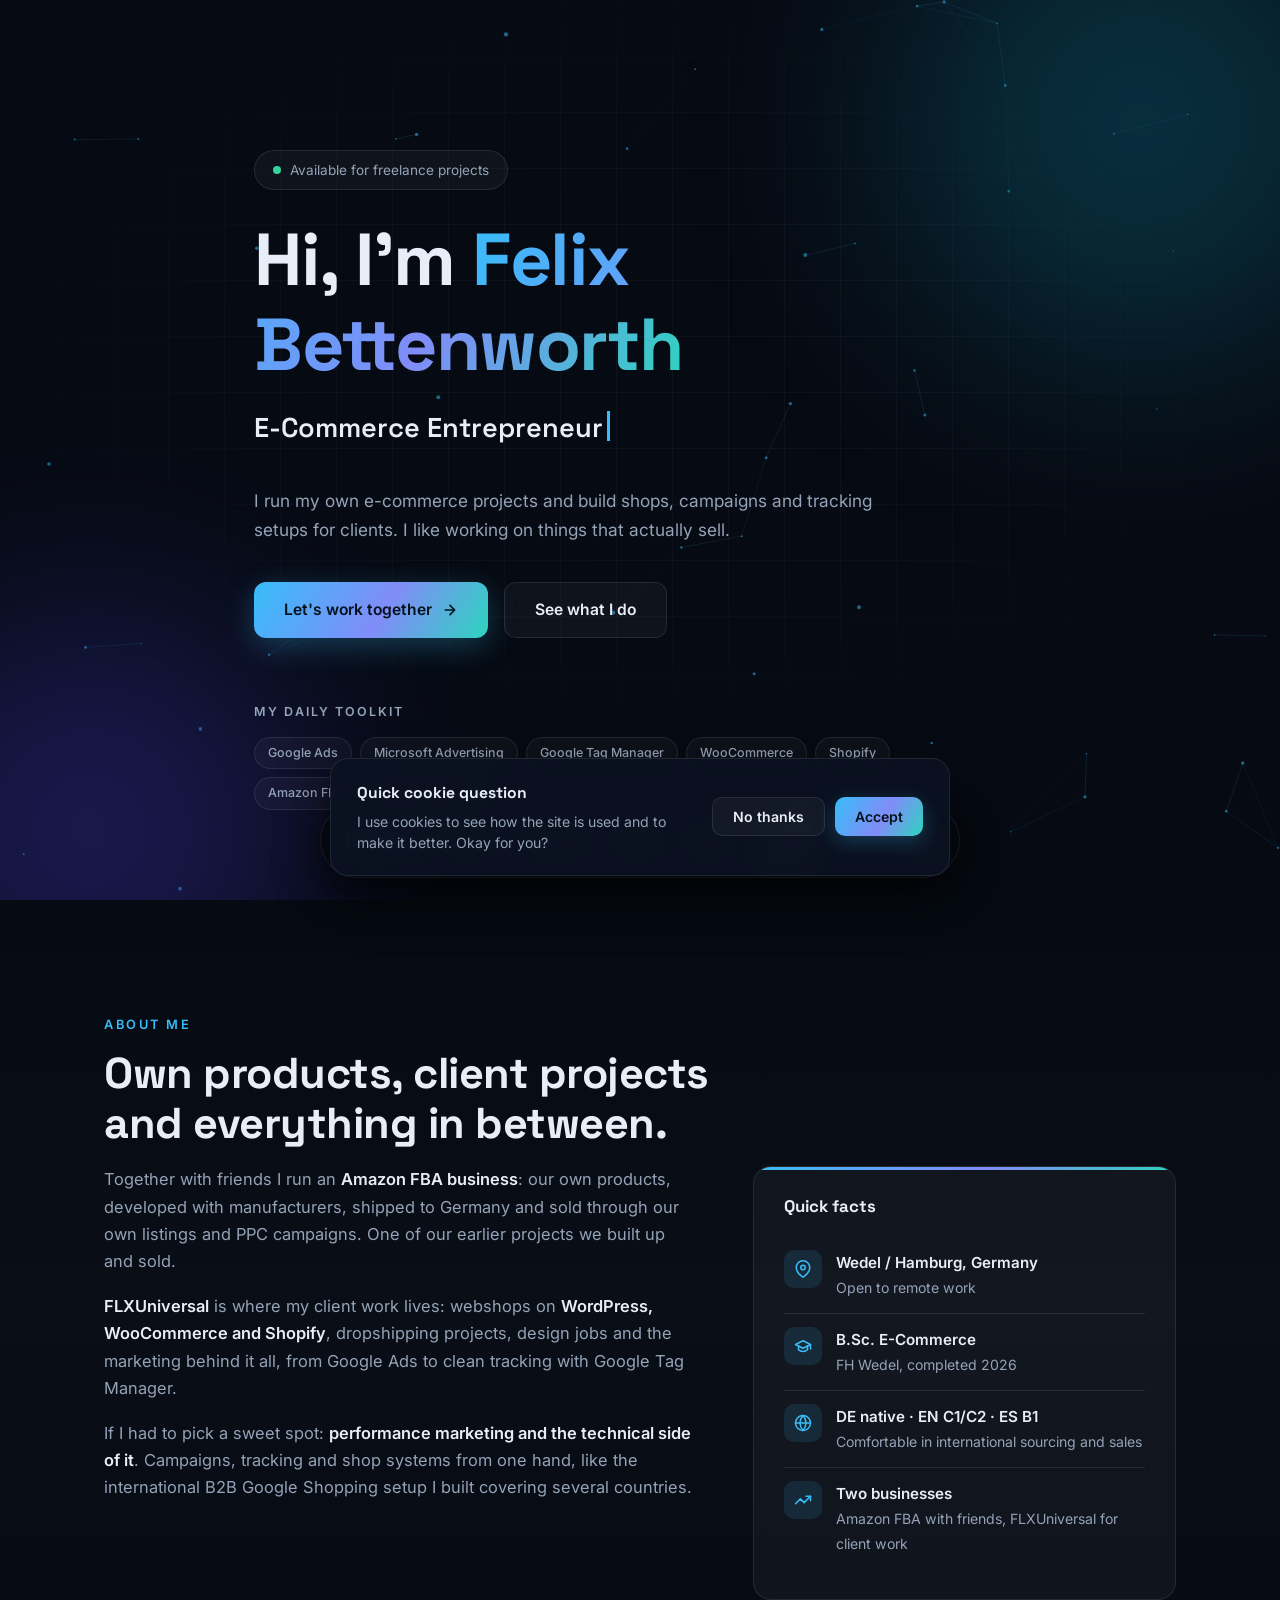
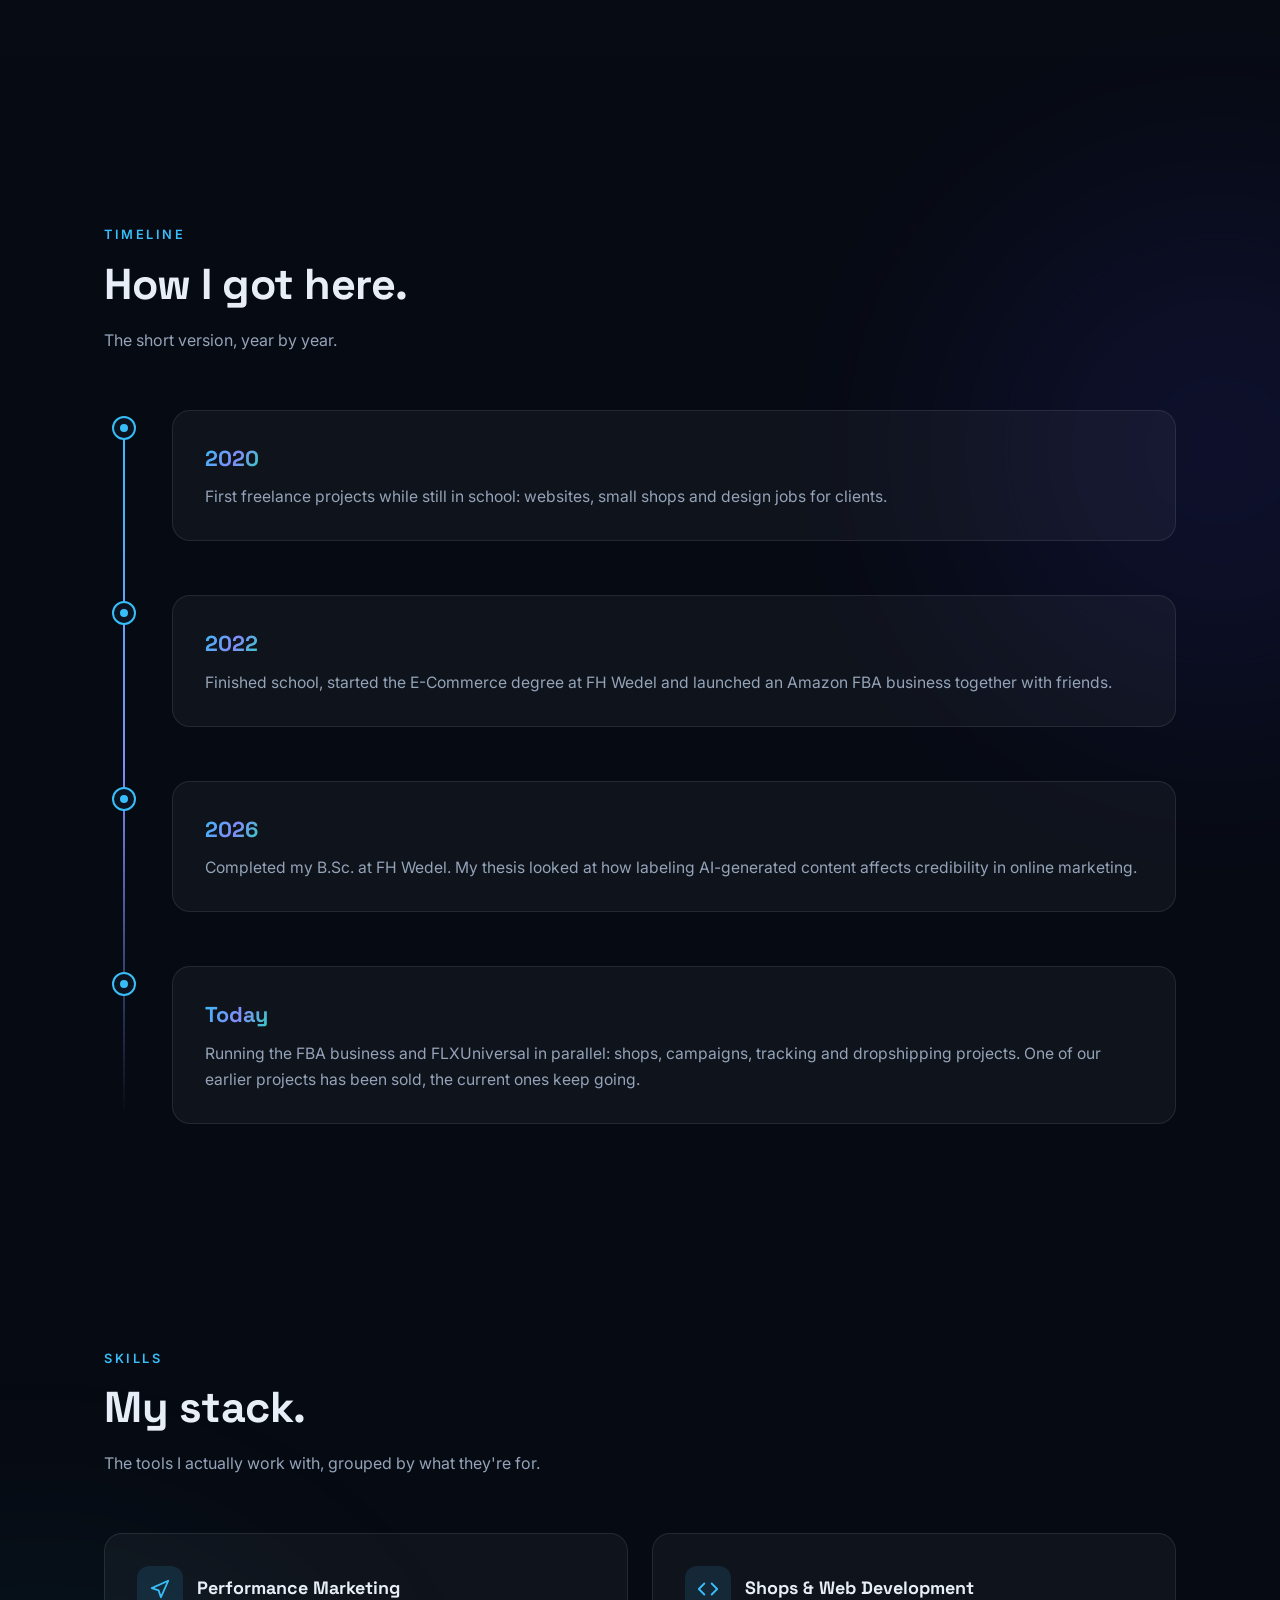
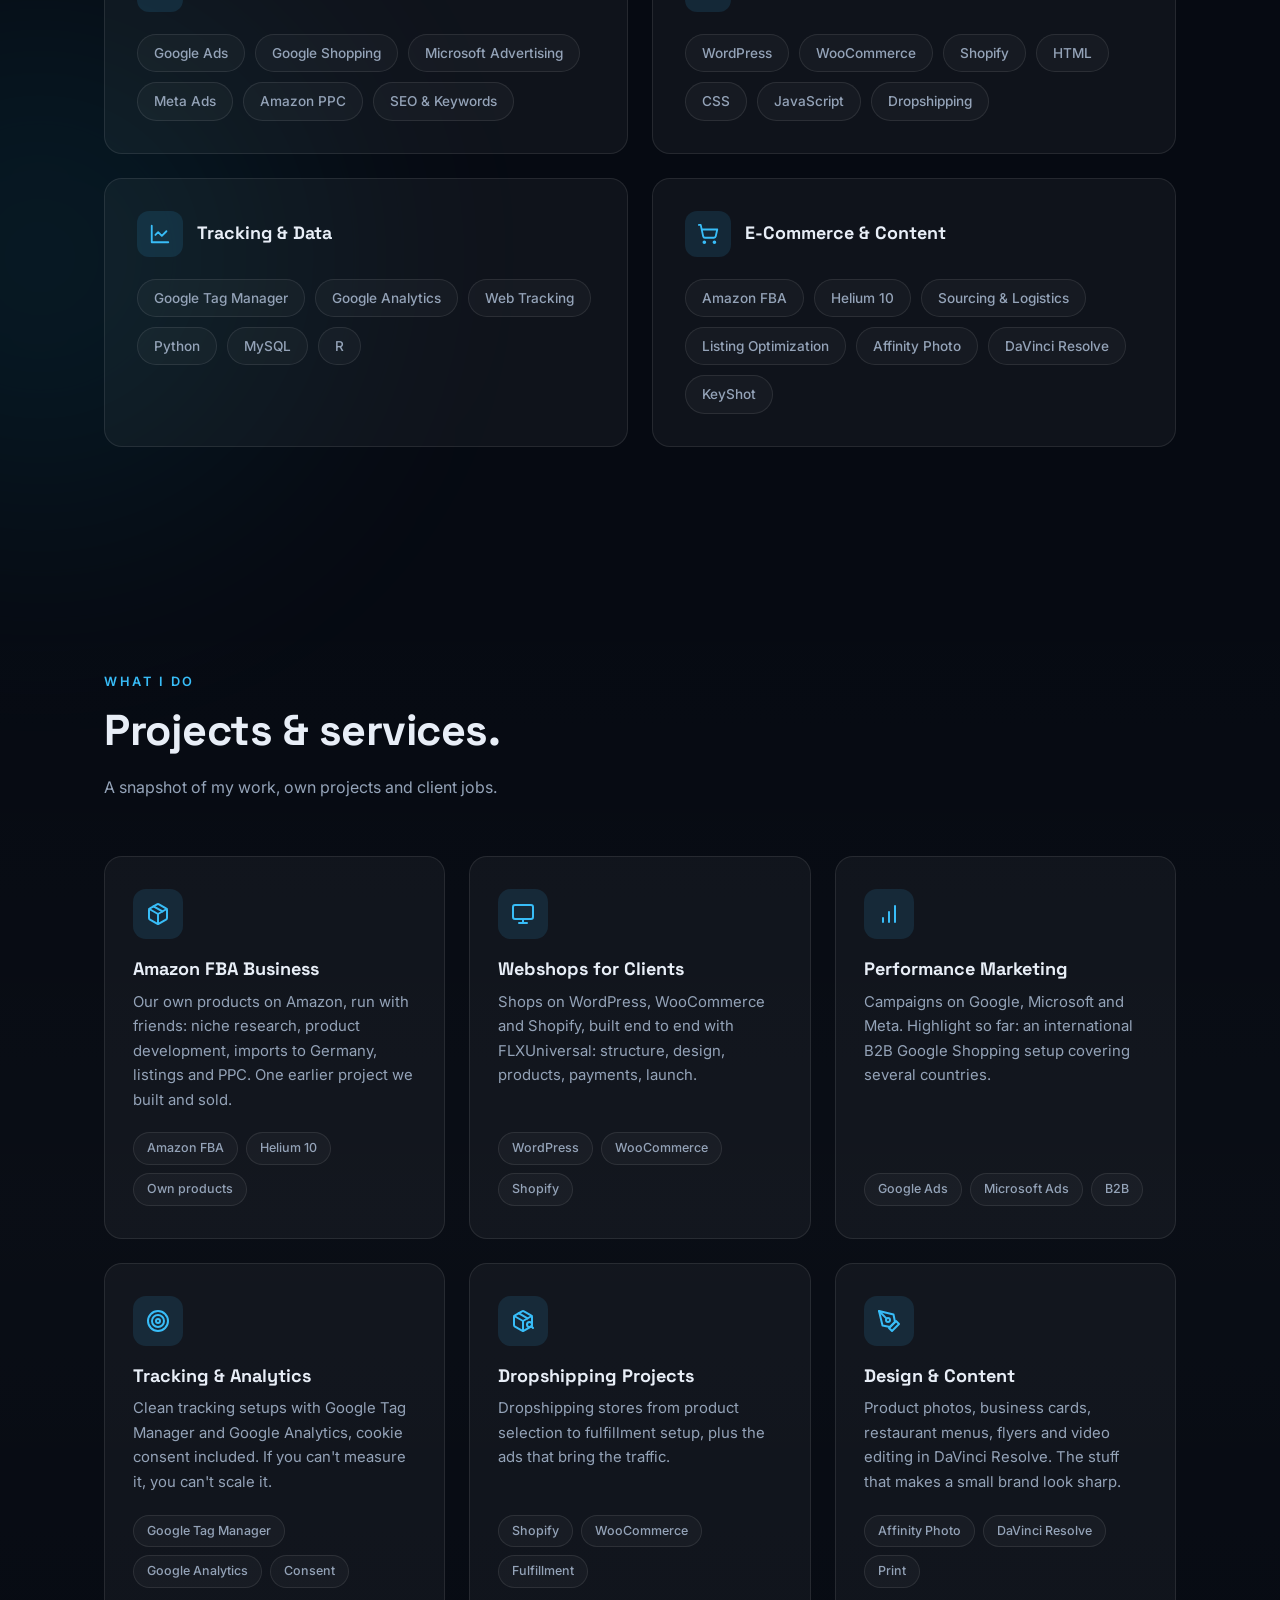
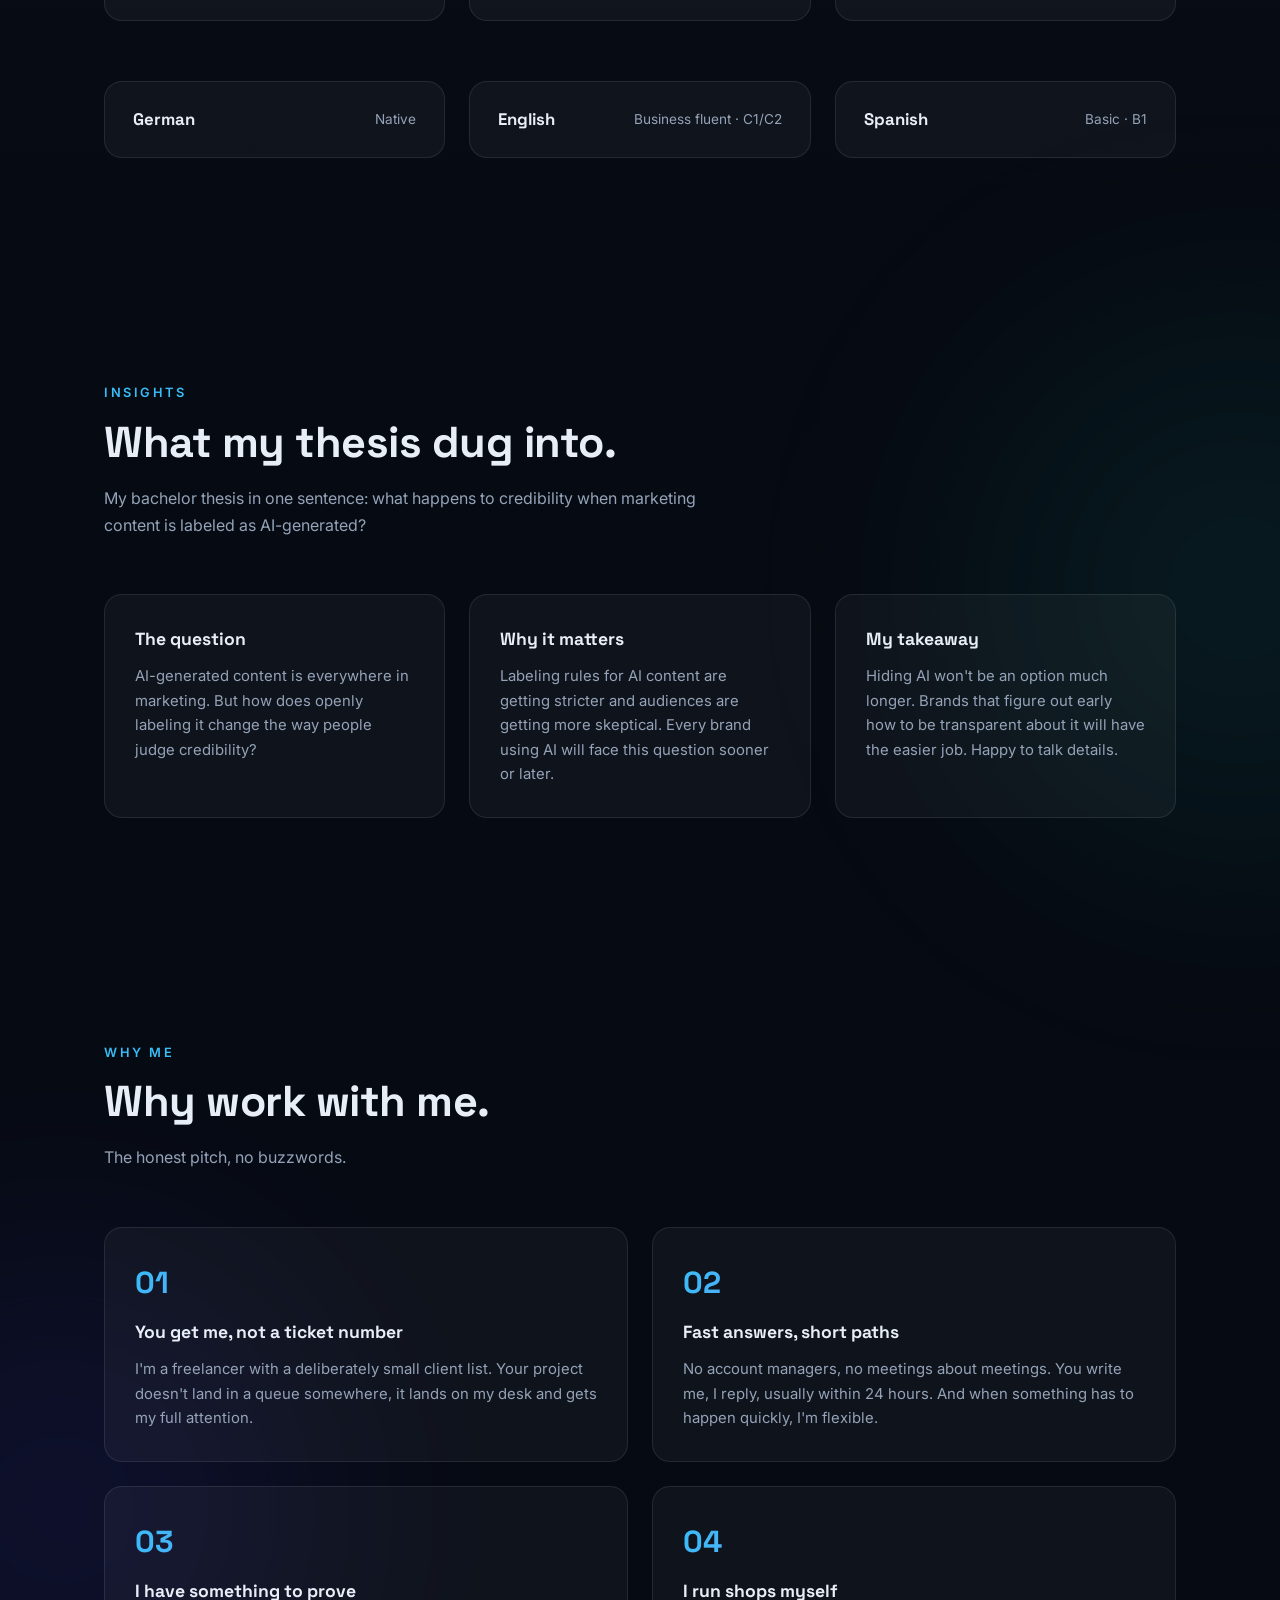
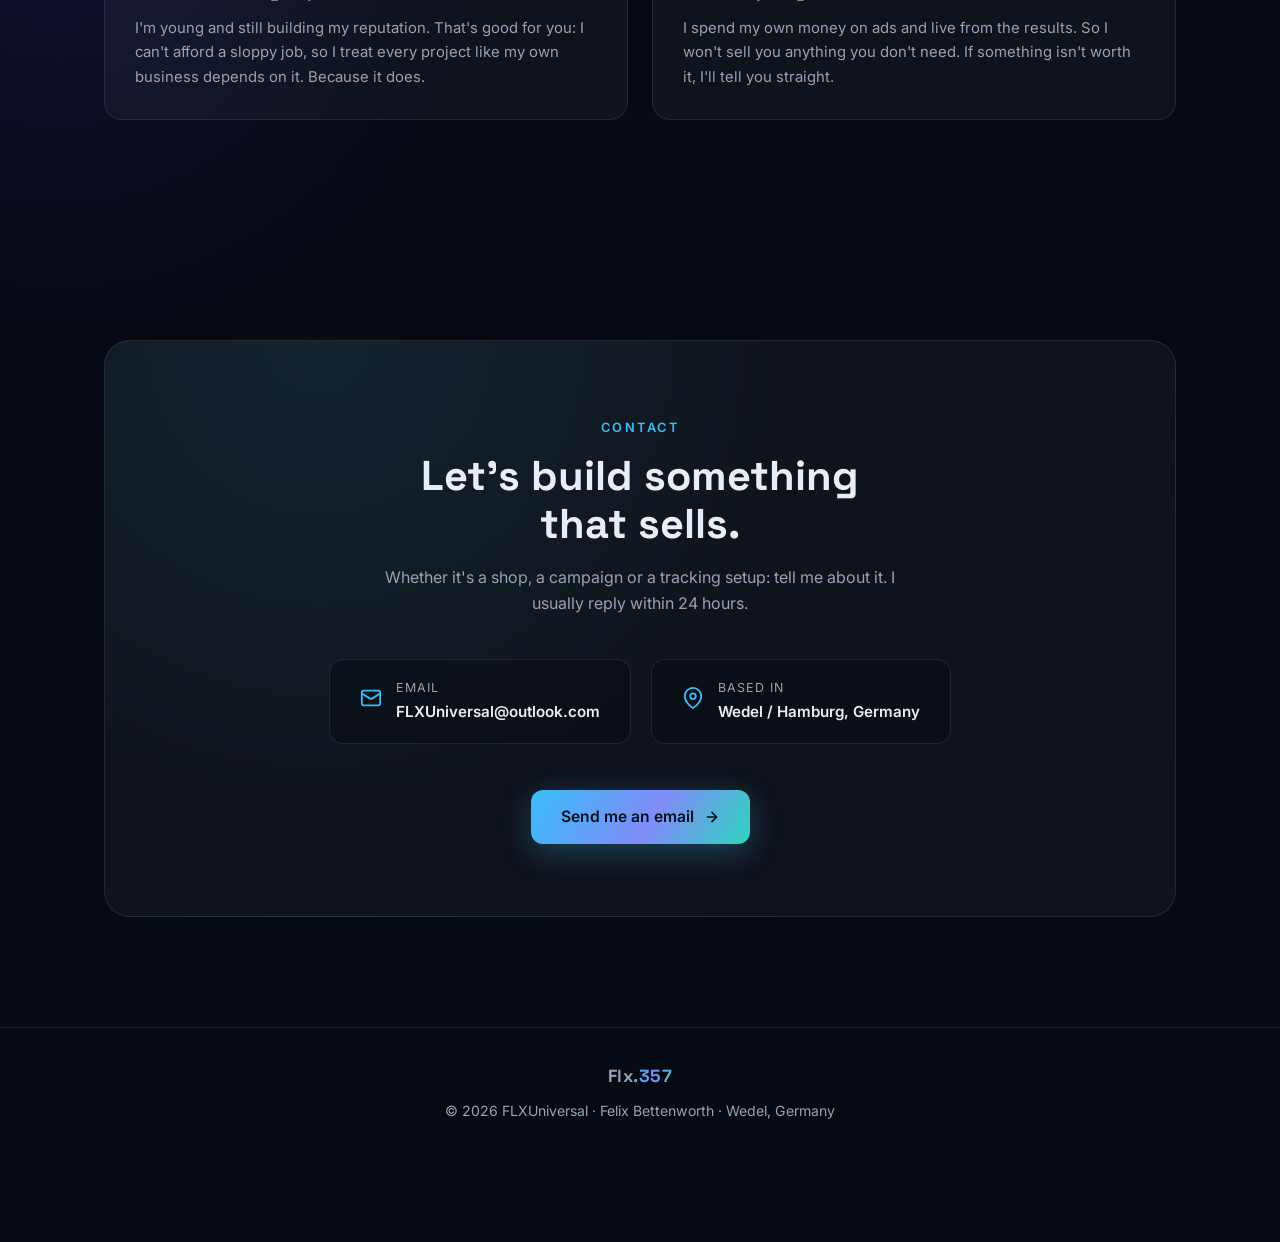
==== commit 1844c818: "V2.1" ====
--- a/index.html
+++ b/index.html
@@ -372,4 +372,3 @@
 <script src="script.js"></script>
 </body>
 </html>
-
--- a/style.css
+++ b/style.css
@@ -1,13 +1,13 @@
 /* ==========================================================================
-   FLXUniversal â€” Felix Bettenworth, Portfolio
+   FLXUniversal — Felix Bettenworth, Portfolio
    style.css
    --------------------------------------------------------------------------
    Aufbau der Datei:
-   1.  Variablen & GrundgerÃ¼st
+   1.  Variablen & Grundgerüst
    2.  Scroll-Fortschrittsbalken
    3.  Navigation (inkl. Sprachumschalter)
    4.  Hero (Startbereich)
-   5.  Section-Ãœberschriften (wiederverwendet)
+   5.  Section-Überschriften (wiederverwendet)
    6.  About
    7.  Timeline (Werdegang)
    8.  Insights (Bachelorarbeit)
@@ -23,38 +23,38 @@
 
 
 /* --------------------------------------------------------------------------
-   1. Variablen & GrundgerÃ¼st
+   1. Variablen & Grundgerüst
    Alle Farben und Grundwerte liegen zentral in :root.
-   Wer das Farbschema Ã¤ndern will, muss nur hier anfassen.
+   Wer das Farbschema ändern will, muss nur hier anfassen.
    -------------------------------------------------------------------------- */
 
 :root {
-  /* HintergrÃ¼nde */
+  /* Hintergründe */
   --bg: #060a12;                        /* Seitenhintergrund, fast schwarz */
   --bg-soft: #0b1220;                   /* etwas helleres Dunkelblau */
 
-  /* KartenflÃ¤chen und RÃ¤nder (halbtransparentes WeiÃŸ) */
+  /* Kartenflächen und Ränder (halbtransparentes Weiß) */
   --surface: rgba(255, 255, 255, .04);
   --surface-strong: rgba(255, 255, 255, .07);
   --border: rgba(255, 255, 255, .09);
 
   /* Textfarben */
   --text: #e8eef7;                      /* Haupttext, helles Grau-Blau */
-  --muted: #94a3b8;                     /* Nebentext, gedÃ¤mpft */
+  --muted: #94a3b8;                     /* Nebentext, gedämpft */
 
   /* Akzentfarben */
   --accent: #38bdf8;                    /* Himmelblau */
   --accent-2: #818cf8;                  /* Violett */
-  --accent-3: #2dd4bf;                  /* TÃ¼rkis */
+  --accent-3: #2dd4bf;                  /* Türkis */
   --grad: linear-gradient(120deg, #38bdf8, #818cf8 55%, #2dd4bf);
 
   /* Sonstiges */
   --radius: 18px;                                /* Standard-Eckenrundung */
-  --font-head: "Space Grotesk", sans-serif;      /* Ãœberschriften */
-  --font-body: "Inter", sans-serif;              /* FlieÃŸtext */
-}
-
-/* Reset: Browser-StandardabstÃ¤nde entfernen */
+  --font-head: "Space Grotesk", sans-serif;      /* Überschriften */
+  --font-body: "Inter", sans-serif;              /* Fließtext */
+}
+
+/* Reset: Browser-Standardabstände entfernen */
 * {
   margin: 0;
   padding: 0;
@@ -63,7 +63,8 @@
 
 html {
   scroll-behavior: smooth;      /* sanftes Scrollen bei Anker-Links */
-  scroll-padding-top: 90px;     /* Platz fÃ¼r die fixe Navigation beim Anspringen */
+  scroll-padding-top: 90px;     /* Platz für die fixe Navigation beim Anspringen (mobil) */
+  overflow-x: hidden;           /* doppelt hält besser: nie horizontal scrollen */
 }
 
 body {
@@ -109,7 +110,7 @@
 
 /* --------------------------------------------------------------------------
    2. Scroll-Fortschrittsbalken
-   DÃ¼nner Balken ganz oben. Die Breite setzt script.js beim Scrollen.
+   Dünner Balken ganz oben. Die Breite setzt script.js beim Scrollen.
    -------------------------------------------------------------------------- */
 
 #progress {
@@ -130,32 +131,31 @@
    sobald man nach unten scrollt -> dann dunkler Glas-Effekt.
    -------------------------------------------------------------------------- */
 
+/* Desktop: schwebendes Dock am unteren Bildschirmrand.
+   Auf kleineren Bildschirmen (Abschnitt 16) wird die Nav wieder
+   zur klassischen Leiste oben mit Burger-Menü. */
 nav {
   position: fixed;
-  top: 0;
-  left: 0;
-  right: 0;
+  bottom: 22px;
+  left: 50%;
+  transform: translateX(-50%);
   z-index: 1000;
-  border-bottom: 1px solid transparent;
-  transition: background .3s, border-color .3s, backdrop-filter .3s;
-}
-
-nav.scrolled {
-  background: rgba(6, 10, 18, .75);
+  max-width: calc(100vw - 32px);
+  background: rgba(6, 10, 18, .8);
   backdrop-filter: blur(14px);
-  border-bottom-color: var(--border);
+  border: 1px solid var(--border);
+  border-radius: 999px;
+  box-shadow: 0 12px 40px rgba(0, 0, 0, .45);
 }
 
 .nav-inner {
-  max-width: 1120px;
-  margin: 0 auto;
-  padding: 18px 24px;
   display: flex;
   align-items: center;
-  justify-content: space-between;
-}
-
-/* Logo "Flx.357" â€” das ".357" bekommt den Farbverlauf */
+  gap: 26px;
+  padding: 10px 10px 10px 24px;
+}
+
+/* Logo "Flx.357" — das ".357" bekommt den Farbverlauf */
 .logo {
   font-family: var(--font-head);
   font-weight: 700;
@@ -170,7 +170,7 @@
   color: transparent;
 }
 
-/* Rechte Seite der Nav: MenÃ¼, Sprachbutton, Burger */
+/* Rechte Seite der Nav: Menü, Sprachbutton, Burger */
 .nav-right {
   display: flex;
   align-items: center;
@@ -192,7 +192,7 @@
   transition: color .25s;
 }
 
-/* Unterstrich, der bei Hover / aktivem Abschnitt von links reinwÃ¤chst */
+/* Unterstrich, der bei Hover / aktivem Abschnitt von links reinwächst */
 .nav-links a::after {
   content: "";
   position: absolute;
@@ -255,8 +255,8 @@
   background: rgba(56, 189, 248, .1);
 }
 
-/* Burger-MenÃ¼: nur auf dem Handy sichtbar (siehe Abschnitt 16).
-   Die drei <span> sind die Striche â€” mit .open werden sie zum X gedreht. */
+/* Burger-Menü: nur auf dem Handy sichtbar (siehe Abschnitt 16).
+   Die drei <span> sind die Striche — mit .open werden sie zum X gedreht. */
 #burger {
   display: none;
   background: none;
@@ -280,6 +280,13 @@
 #burger.open span:nth-child(2) { opacity: 0; }
 #burger.open span:nth-child(3) { transform: translateY(-7px) rotate(-45deg); }
 
+/* Solange das Handy-Menü offen ist, wird die Seite dahinter gesperrt.
+   Ohne das lässt sich der Inhalt hinter dem Overlay horizontal verschieben.
+   script.js setzt die Klasse beim Öffnen und entfernt sie beim Schließen. */
+body.menu-open {
+  overflow: hidden;
+}
+
 
 /* --------------------------------------------------------------------------
    4. Hero (Startbereich)
@@ -295,7 +302,7 @@
   overflow: hidden;
 }
 
-/* ZeichenflÃ¤che fÃ¼r das Partikel-Netzwerk (fÃ¼llt den ganzen Hero) */
+/* Zeichenfläche für das Partikel-Netzwerk (füllt den ganzen Hero) */
 #particles {
   position: absolute;
   inset: 0;
@@ -335,8 +342,8 @@
   50%      { transform: translateY(40px) scale(1.06); }
 }
 
-/* Dezentes Gitternetz â€” reines CSS aus zwei Verlaufslinien.
-   Die mask-image blendet es zu den RÃ¤ndern hin aus. */
+/* Dezentes Gitternetz — reines CSS aus zwei Verlaufslinien.
+   Die mask-image blendet es zu den Rändern hin aus. */
 .hero-grid {
   position: absolute;
   inset: 0;
@@ -354,7 +361,7 @@
   max-width: 820px;
 }
 
-/* Kleines "Available"-Badge mit pulsierendem grÃ¼nem Punkt */
+/* Kleines "Available"-Badge mit pulsierendem grünem Punkt */
 .badge {
   display: inline-flex;
   align-items: center;
@@ -382,7 +389,7 @@
   100% { box-shadow: 0 0 0 0 rgba(52, 211, 153, 0); }
 }
 
-/* GroÃŸe Ãœberschrift â€” clamp() skaliert die Schrift mit der Fensterbreite */
+/* Große Überschrift — clamp() skaliert die Schrift mit der Fensterbreite */
 #hero h1 {
   font-size: clamp(2.6rem, 6.5vw, 4.6rem);
   font-weight: 700;
@@ -475,8 +482,8 @@
   border-color: var(--accent);
 }
 
-/* Werkzeug-Zeile unter den Buttons: schlichte Chips statt groÃŸer Zahlen.
-   Die .chip-Optik kommt aus Abschnitt 7 (wird Ã¼berall wiederverwendet). */
+/* Werkzeug-Zeile unter den Buttons: schlichte Chips statt großer Zahlen.
+   Die .chip-Optik kommt aus Abschnitt 7 (wird überall wiederverwendet). */
 .hero-tools {
   max-width: 680px;
 }
@@ -497,7 +504,7 @@
 
 
 /* --------------------------------------------------------------------------
-   5. Section-Ãœberschriften
+   5. Section-Überschriften
    Jede Section nutzt dasselbe Muster: kleines Label, Titel, Einleitung.
    -------------------------------------------------------------------------- */
 
@@ -545,7 +552,7 @@
   animation: float 18s ease-in-out infinite;   /* @keyframes float aus dem Hero */
 }
 
-/* Inhalte Ã¼ber die Glows heben */
+/* Inhalte über die Glows heben */
 section > .container {
   position: relative;
   z-index: 1;
@@ -556,7 +563,7 @@
    sichtbar bleibt nur ein weicher Farbschimmer am Rand. */
 #timeline .glow { top: 80px;    right: -200px; background: #4338ca; }                       /* Indigo  */
 #skills .glow   { bottom: 40px; left: -220px;  background: #0e7490; animation-delay: -6s; } /* Petrol  */
-#insights .glow { top: 60px;    right: -220px; background: #0f766e; animation-delay: -3s; } /* TÃ¼rkis  */
+#insights .glow { top: 60px;    right: -220px; background: #0f766e; animation-delay: -3s; } /* Türkis  */
 #why .glow      { bottom: 60px; left: -200px;  background: #4338ca; animation-delay: -9s; } /* Indigo  */
 
 
@@ -679,7 +686,7 @@
   padding-bottom: 0;
 }
 
-/* Punkt auf der Linie (Ring, der Kern kommt Ã¼ber ::after) */
+/* Punkt auf der Linie (Ring, der Kern kommt über ::after) */
 .t-dot {
   position: absolute;
   left: 8px;
@@ -710,7 +717,7 @@
   transition: transform .3s, border-color .3s, background .3s;
 }
 
-/* Karte rÃ¼ckt bei Hover leicht nach rechts */
+/* Karte rückt bei Hover leicht nach rechts */
 .t-card:hover {
   transform: translateX(6px);
   border-color: rgba(56, 189, 248, .4);
@@ -790,7 +797,7 @@
 }
 
 /* "Warum ich"-Bereich: nutzt die Insight-Karten im 2x2-Raster,
-   jede Karte bekommt eine groÃŸe Nummer mit Farbverlauf */
+   jede Karte bekommt eine große Nummer mit Farbverlauf */
 .why-grid {
   display: grid;
   grid-template-columns: repeat(2, 1fr);
@@ -834,7 +841,7 @@
   transition: transform .3s, border-color .3s;
 }
 
-/* Lichtschein-Overlay (unsichtbar, bis die Maus Ã¼ber der Karte ist) */
+/* Lichtschein-Overlay (unsichtbar, bis die Maus über der Karte ist) */
 .skill-card::after {
   content: "";
   position: absolute;
@@ -882,7 +889,7 @@
 }
 
 /* Chips statt Prozent-Balken: ehrlicher und ruhiger.
-   Die Chips sind hier etwas grÃ¶ÃŸer als sonst, damit die Karten gefÃ¼llt wirken. */
+   Die Chips sind hier etwas größer als sonst, damit die Karten gefüllt wirken. */
 .skill-chips {
   display: flex;
   flex-wrap: wrap;
@@ -898,7 +905,7 @@
 /* --------------------------------------------------------------------------
    10. Work (Projekte & Services)
    Sechs Karten im 3er-Raster. Bei Hover hebt sich die Karte an
-   und oben wÃ¤chst eine Farblinie von links rein (::before).
+   und oben wächst eine Farblinie von links rein (::before).
    -------------------------------------------------------------------------- */
 
 #work {
@@ -967,7 +974,7 @@
 .work-card p {
   color: var(--muted);
   font-size: .93rem;
-  flex: 1;    /* drÃ¼ckt die Chips ans untere Kartenende */
+  flex: 1;    /* drückt die Chips ans untere Kartenende */
 }
 
 .work-card .t-tags {
@@ -1010,7 +1017,7 @@
 
 /* --------------------------------------------------------------------------
    12. Kontakt
-   Eine groÃŸe Karte mit E-Mail, Telefon und Standort.
+   Eine große Karte mit E-Mail, Telefon und Standort.
    -------------------------------------------------------------------------- */
 
 .contact-wrap {
@@ -1088,7 +1095,7 @@
 
 footer {
   border-top: 1px solid var(--border);
-  padding: 34px 0;
+  padding: 34px 0 120px;    /* unten extra Platz, damit das Nav-Dock nichts verdeckt */
   text-align: center;
   color: var(--muted);
   font-size: .88rem;
@@ -1104,7 +1111,7 @@
 /* --------------------------------------------------------------------------
    13b. Cookie-Banner
    Liegt fix unten in der Mitte. Startet unsichtbar und leicht abgesenkt;
-   script.js entfernt das hidden-Attribut und hÃ¤ngt .show an,
+   script.js entfernt das hidden-Attribut und hängt .show an,
    dann gleitet das Banner sanft nach oben ins Bild.
    -------------------------------------------------------------------------- */
 
@@ -1168,7 +1175,7 @@
   transform: translateY(-2px);
 }
 
-/* "Akzeptieren": auffÃ¤llig mit Farbverlauf */
+/* "Akzeptieren": auffällig mit Farbverlauf */
 .cookie-btn-accept {
   border: none;
   background: var(--grad);
@@ -1191,7 +1198,7 @@
 /* --------------------------------------------------------------------------
    14. Scroll-Animationen (Reveal)
    Alles mit der Klasse .reveal startet unsichtbar und leicht nach unten
-   verschoben. script.js hÃ¤ngt .visible an, sobald das Element ins
+   verschoben. script.js hängt .visible an, sobald das Element ins
    Sichtfeld scrollt -> es blendet sanft ein.
    data-delay="1" bis "3" staffelt benachbarte Elemente zeitlich.
    -------------------------------------------------------------------------- */
@@ -1244,7 +1251,9 @@
    Zwei Stufen: Tablet (bis 920px) und Handy (bis 640px).
    -------------------------------------------------------------------------- */
 
-/* Tablet: Raster auf eine bzw. zwei Spalten reduzieren */
+/* Tablet & Handy: Raster reduzieren, Nav wieder als Leiste oben.
+   Das Dock vom Desktop hätte hier nicht genug Platz, deshalb gibt es
+   ab 920px abwärts die klassische Top-Bar mit Burger-Menü. */
 @media (max-width: 920px) {
   .about-grid,
   .skills-grid,
@@ -1264,12 +1273,46 @@
   section {
     padding: 80px 0;
   }
-}
-
-/* Handy: Burger-MenÃ¼ aktiv, alles einspaltig.
-   Der Sprachbutton bleibt neben dem Burger immer sichtbar. */
-@media (max-width: 640px) {
-  /* MenÃ¼ wird zum Vollbild-Overlay, das von rechts reinfÃ¤hrt */
+
+  /* Nav: vom Dock zurück zur Leiste am oberen Rand */
+  nav {
+    top: 0;
+    bottom: auto;
+    left: 0;
+    right: 0;
+    transform: none;
+    max-width: none;
+    border: none;
+    border-bottom: 1px solid transparent;
+    border-radius: 0;
+    background: transparent;
+    backdrop-filter: none;
+    box-shadow: none;
+    transition: background .3s, border-color .3s, backdrop-filter .3s;
+  }
+
+  /* Glas-Effekt erst beim Scrollen (Klasse kommt aus script.js) */
+  nav.scrolled {
+    background: rgba(6, 10, 18, .75);
+    backdrop-filter: blur(14px);
+    border-bottom-color: var(--border);
+  }
+
+  .nav-inner {
+    justify-content: space-between;
+    padding: 14px 20px;
+    gap: 14px;
+  }
+
+  .nav-right {
+    gap: 12px;
+  }
+
+  #burger {
+    display: block;
+  }
+
+  /* Menü wird zum Vollbild-Overlay, das von rechts reinfährt */
   .nav-links {
     position: fixed;
     inset: 0;
@@ -1291,14 +1334,14 @@
     font-size: 1.25rem;
   }
 
-  #burger {
-    display: block;
-  }
-
-  .nav-right {
-    gap: 12px;
-  }
-
+  /* Nav oben statt unten: der Footer braucht den Extra-Platz nicht mehr */
+  footer {
+    padding: 34px 0;
+  }
+}
+
+/* Handy: alles einspaltig */
+@media (max-width: 640px) {
   .work-grid {
     grid-template-columns: 1fr;
   }
@@ -1308,7 +1351,7 @@
   }
 
   /* Glows auf dem Handy kleiner und noch dezenter,
-     sonst fÃ¼llen sie den halben Bildschirm */
+     sonst füllen sie den halben Bildschirm */
   .glow {
     width: 340px;
     height: 340px;
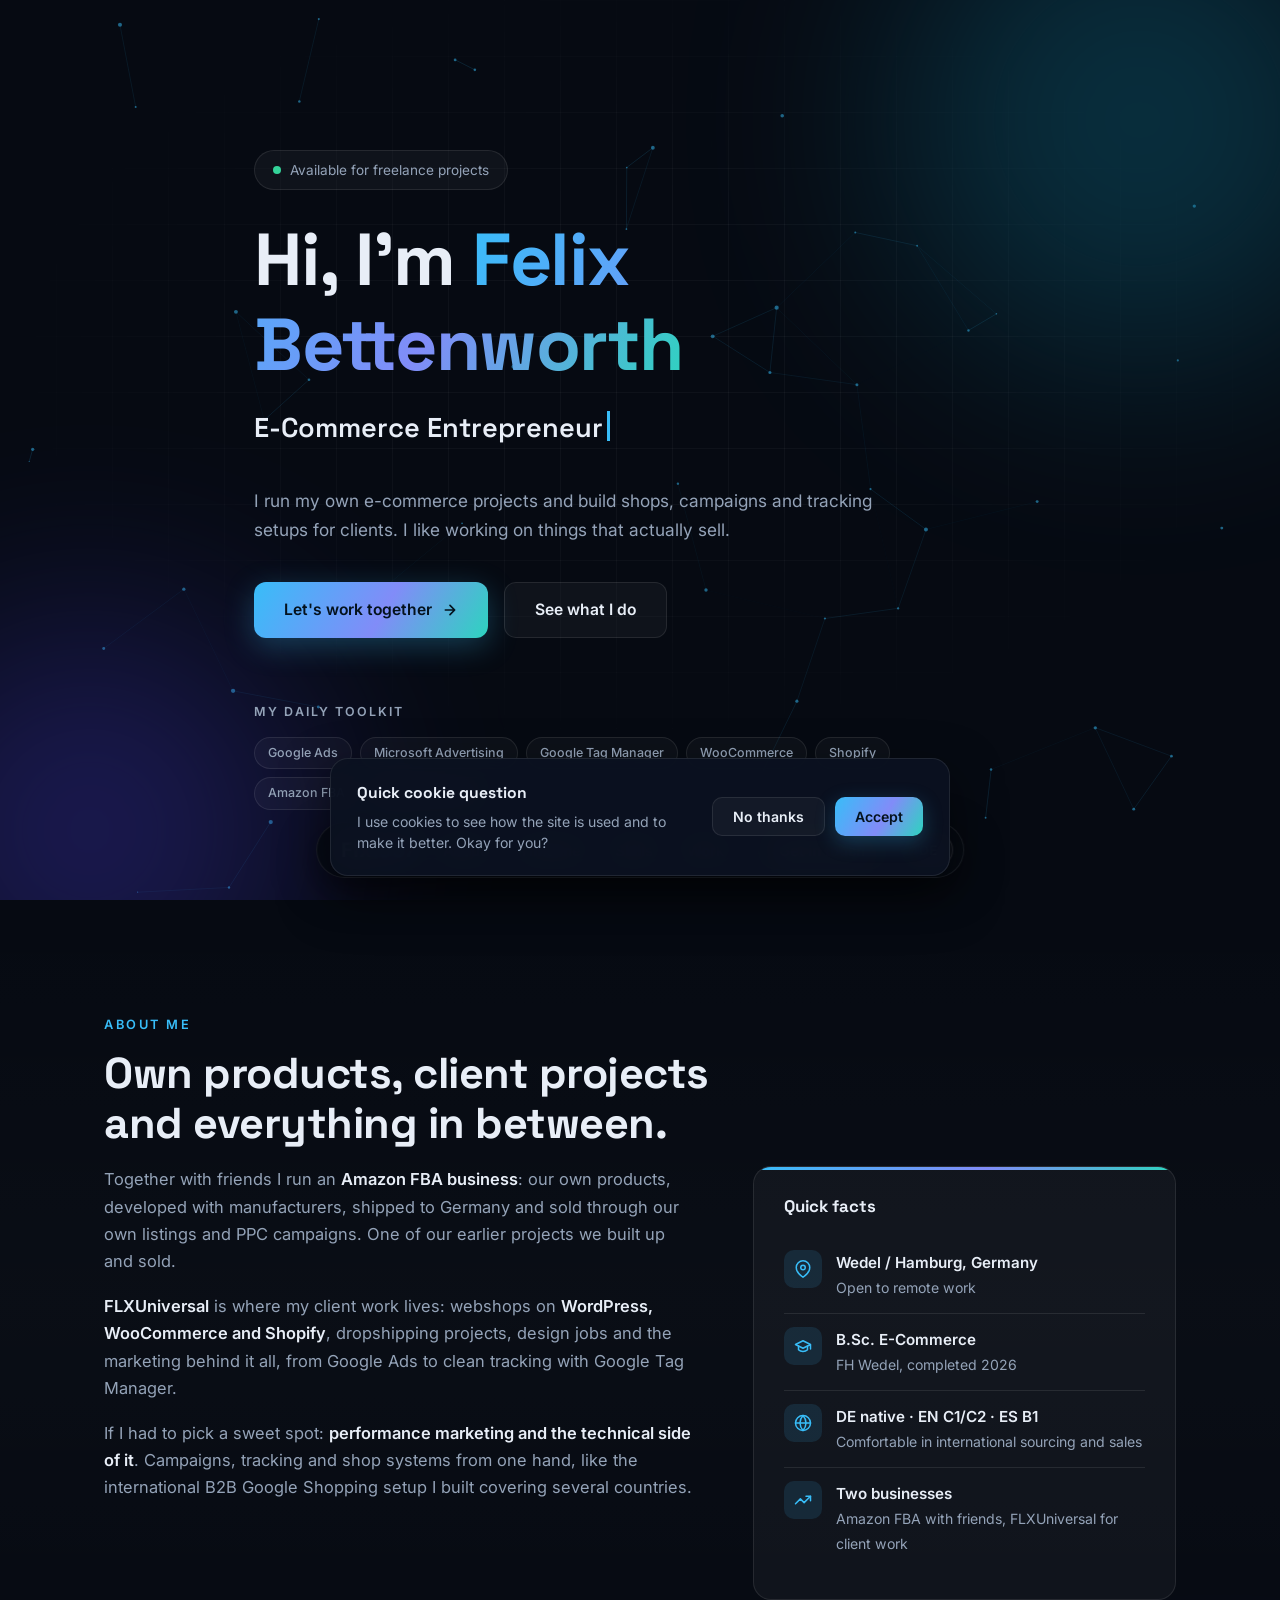
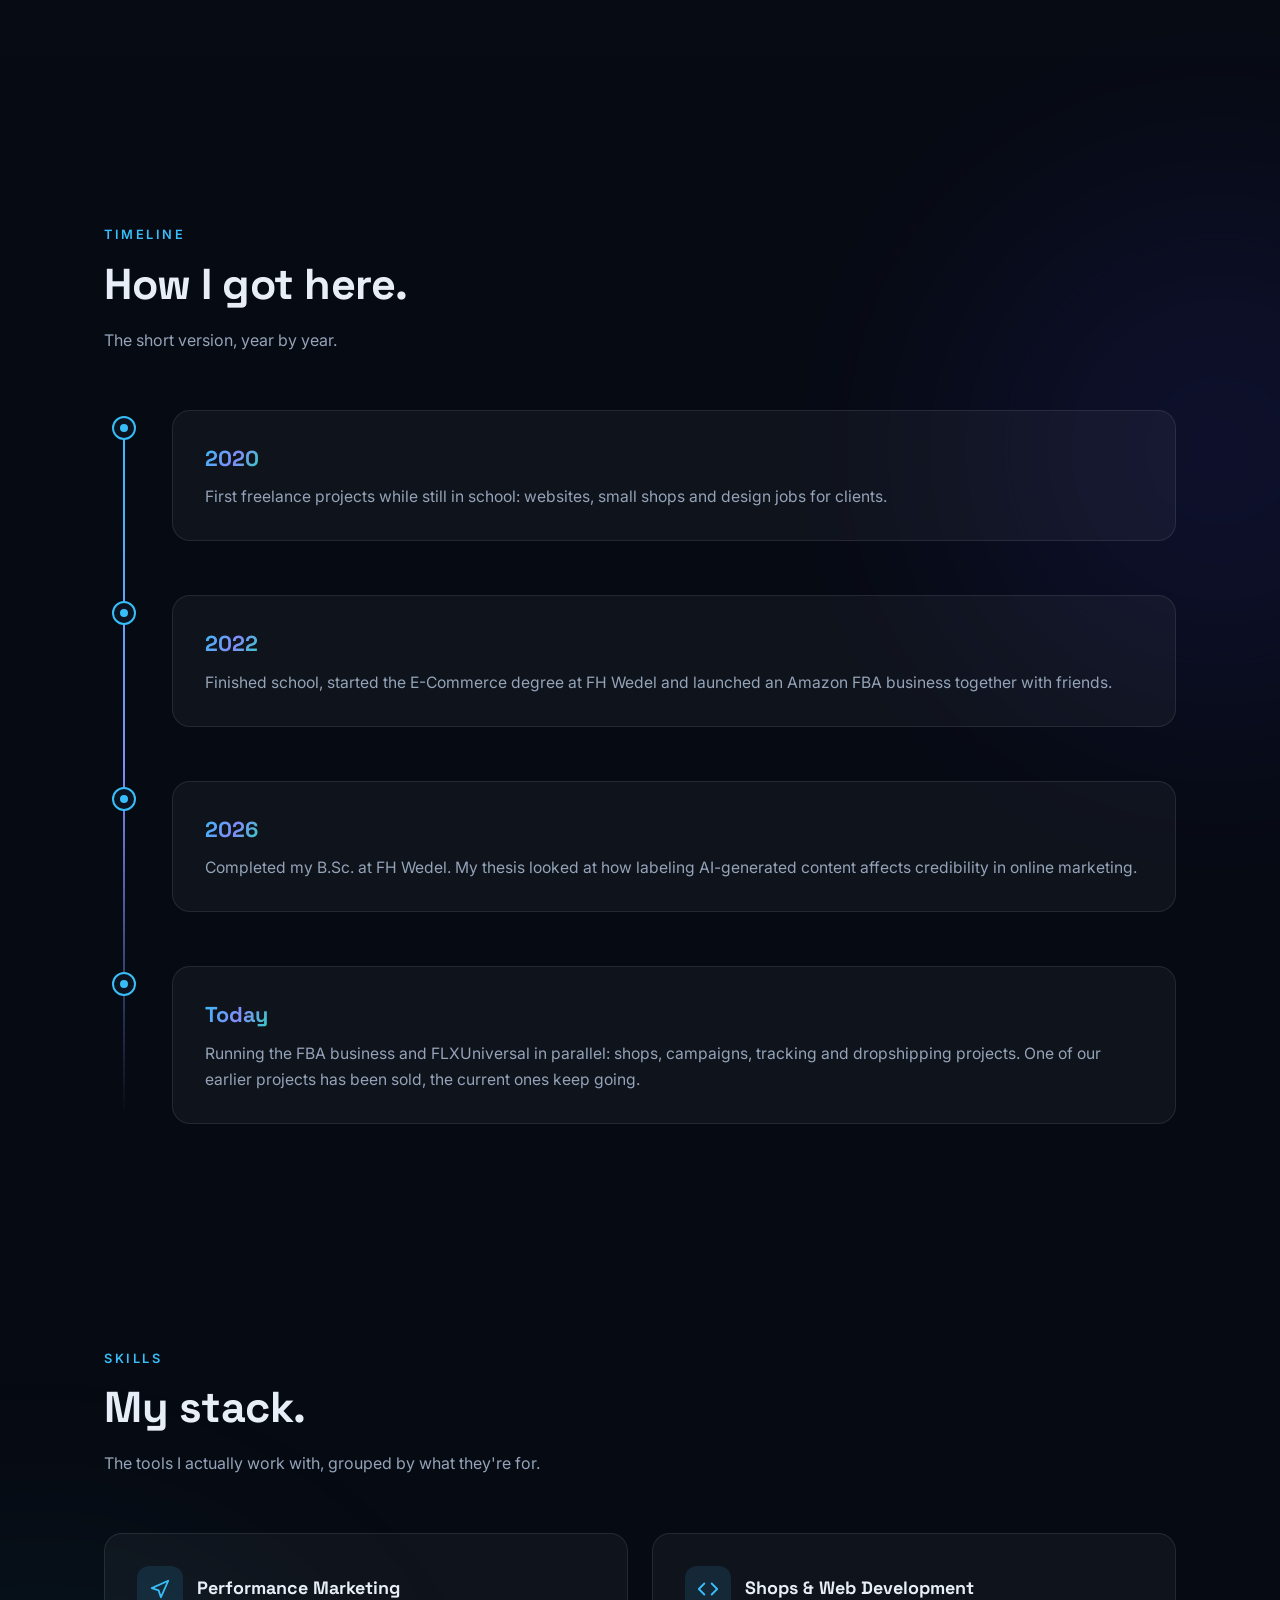
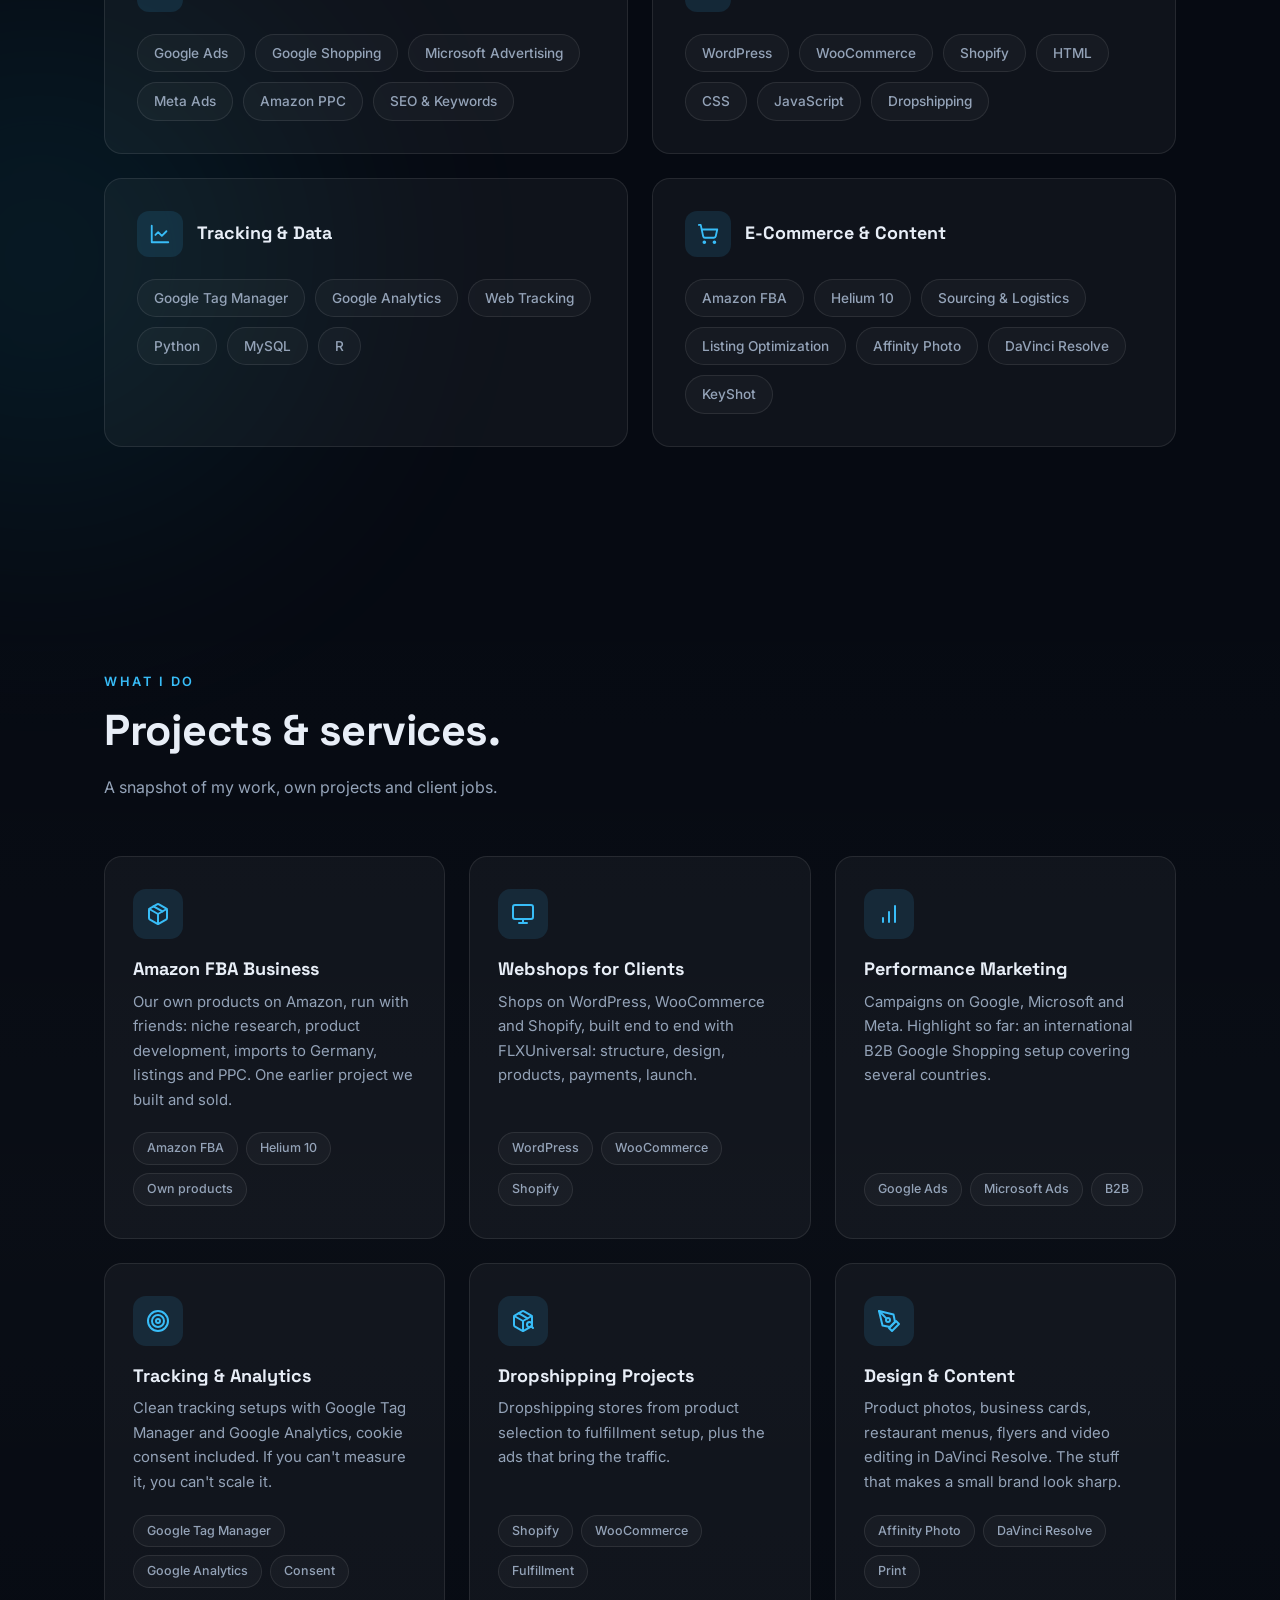
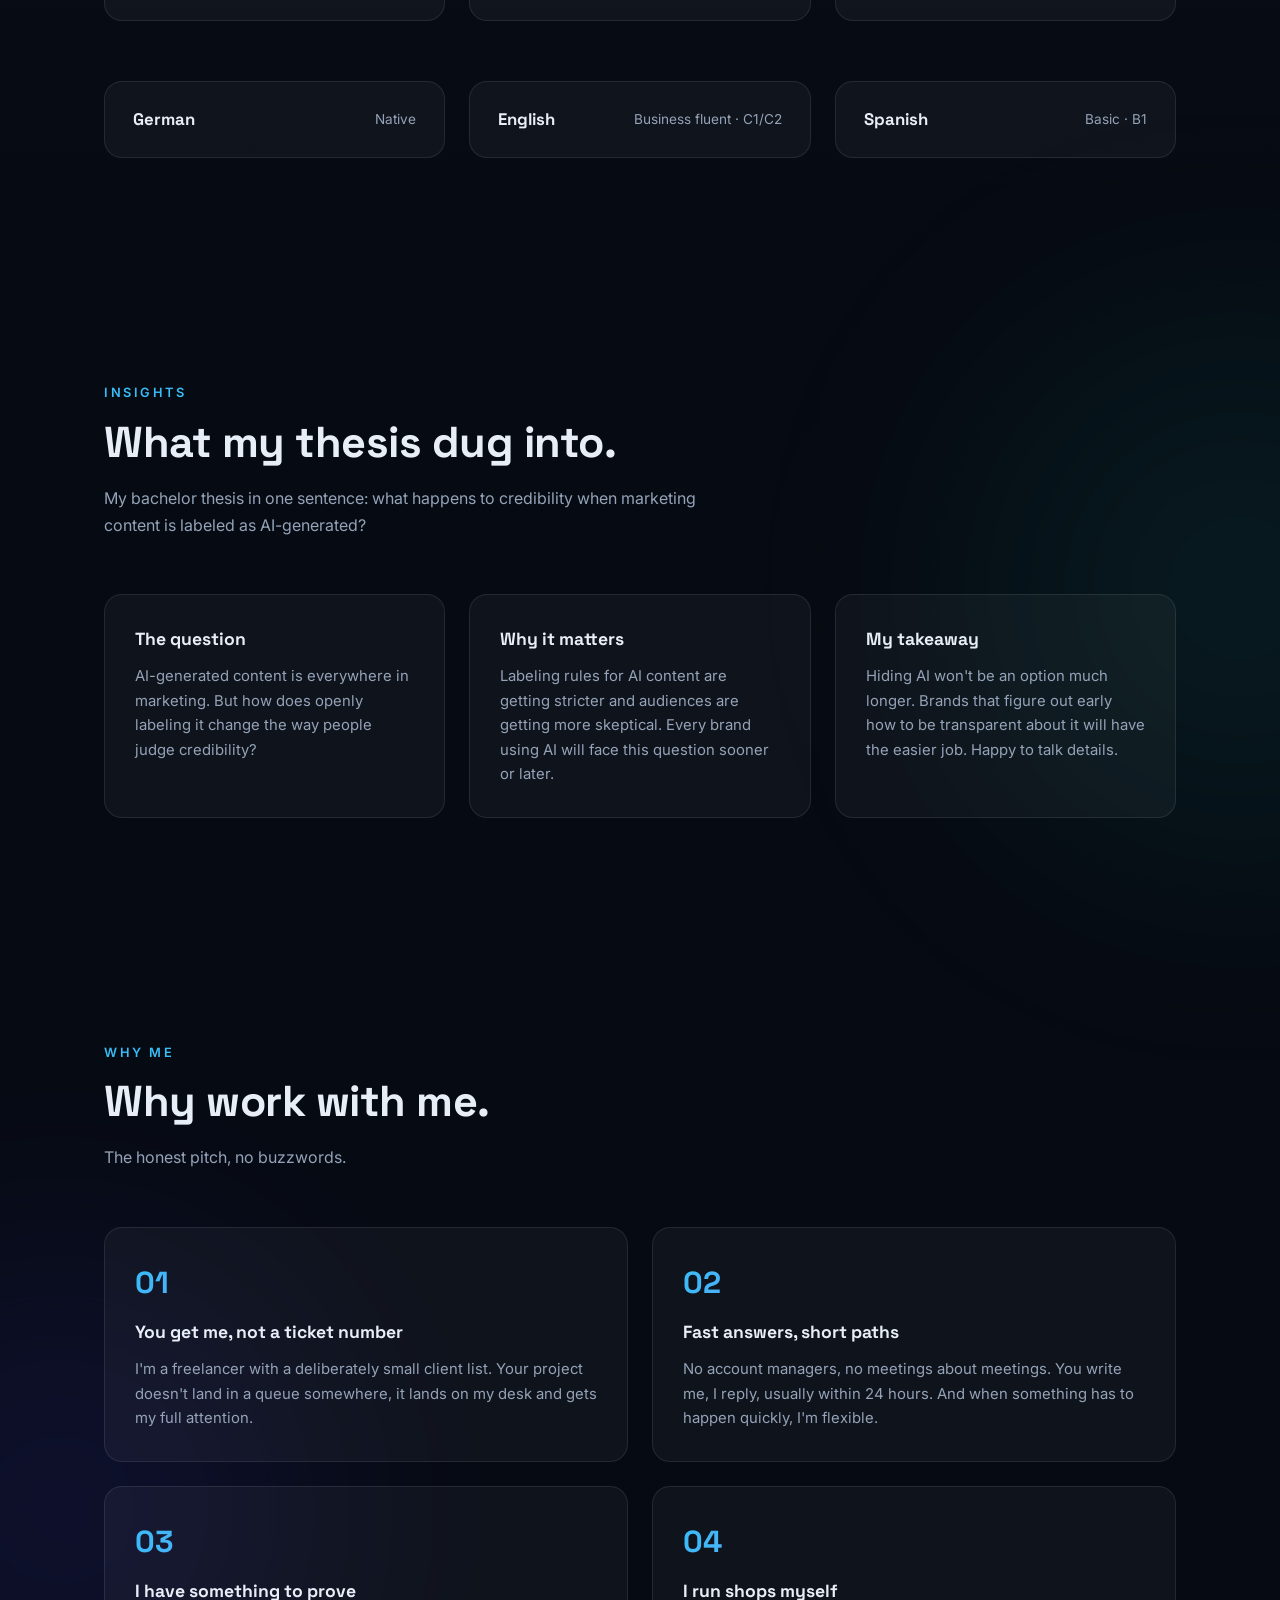
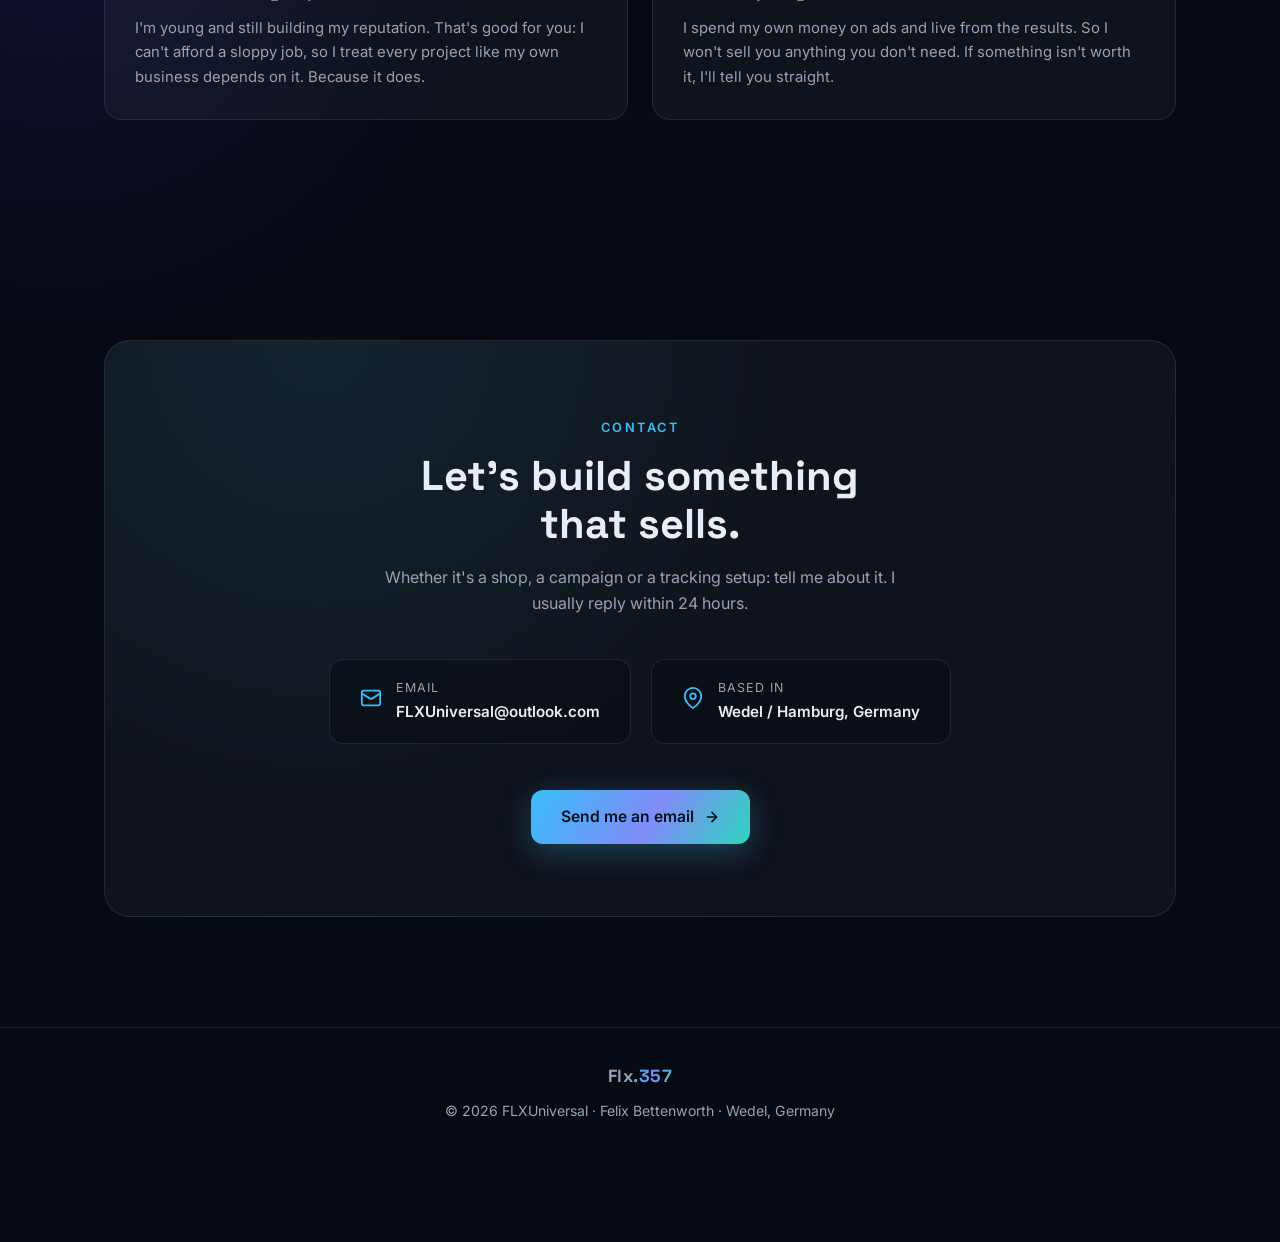
==== commit 13d81898: "2.2" ====
--- a/index.html
+++ b/index.html
@@ -17,7 +17,8 @@
 <body>
 <div id="progress"></div>
 
-<!-- Navigation.
+<!-- Navigation: am Desktop ein schwebendes Dock unten,
+     auf Tablet/Handy eine klassische Leiste oben mit Burger-Menü.
      Alle Elemente mit data-i18n bekommen ihre deutsche Übersetzung
      aus script.js, sobald der DE/EN-Button gedrückt wird. -->
 <nav id="nav">
@@ -371,4 +372,3 @@
 
 <script src="script.js"></script>
 </body>
-</html>
--- a/style.css
+++ b/style.css
@@ -5,17 +5,18 @@
    Aufbau der Datei:
    1.  Variablen & Grundgerüst
    2.  Scroll-Fortschrittsbalken
-   3.  Navigation (inkl. Sprachumschalter)
+   3.  Navigation (Desktop: Dock unten / Mobil: Leiste oben)
    4.  Hero (Startbereich)
    5.  Section-Überschriften (wiederverwendet)
+   5b. Hintergrund-Glows
    6.  About
    7.  Timeline (Werdegang)
-   8.  Insights (Bachelorarbeit)
+   8.  Insights (Bachelorarbeit) & Why me
    9.  Skills
    10. Work (Projekte & Services)
    11. Sprachen
    12. Kontakt
-   13. Footer
+   13. Footer & Cookie-Banner
    14. Scroll-Animationen (Reveal)
    15. Reduzierte Bewegung (Barrierefreiheit)
    16. Responsive (Tablet & Handy)
@@ -127,13 +128,11 @@
 
 /* --------------------------------------------------------------------------
    3. Navigation
-   Fix am oberen Rand. Bekommt per JS die Klasse .scrolled,
-   sobald man nach unten scrollt -> dann dunkler Glas-Effekt.
-   -------------------------------------------------------------------------- */
-
-/* Desktop: schwebendes Dock am unteren Bildschirmrand.
+   Desktop: schwebendes Dock am unteren Bildschirmrand.
    Auf kleineren Bildschirmen (Abschnitt 16) wird die Nav wieder
-   zur klassischen Leiste oben mit Burger-Menü. */
+   zur klassischen Leiste oben mit Burger-Menü.
+   -------------------------------------------------------------------------- */
+
 nav {
   position: fixed;
   bottom: 22px;
@@ -184,11 +183,16 @@
   align-items: center;
 }
 
+.nav-links li {
+  flex: none;    /* Menüpunkte dürfen im Dock nicht zusammengequetscht werden */
+}
+
 .nav-links a {
   font-size: .92rem;
   color: var(--muted);
   font-weight: 500;
   position: relative;
+  white-space: nowrap;    /* verhindert Umbrüche bei längeren Wörtern ("Über mich") */
   transition: color .25s;
 }
 
@@ -255,7 +259,7 @@
   background: rgba(56, 189, 248, .1);
 }
 
-/* Burger-Menü: nur auf dem Handy sichtbar (siehe Abschnitt 16).
+/* Burger-Menü: nur auf kleineren Bildschirmen sichtbar (Abschnitt 16).
    Die drei <span> sind die Striche — mit .open werden sie zum X gedreht. */
 #burger {
   display: none;
@@ -742,7 +746,7 @@
   font-size: .98rem;
 }
 
-/* Kleine Schlagwort-Chips (werden auch bei Skills & Work genutzt) */
+/* Kleine Schlagwort-Chips (werden überall wiederverwendet) */
 .t-tags {
   display: flex;
   flex-wrap: wrap;
@@ -762,8 +766,9 @@
 
 
 /* --------------------------------------------------------------------------
-   8. Insights (Bachelorarbeit)
-   Drei kompakte Karten: Frage, Relevanz, Fazit.
+   8. Insights (Bachelorarbeit) & Why me
+   Insights: drei kompakte Karten (Frage, Relevanz, Fazit).
+   Why me: dieselben Karten im 2x2-Raster, mit großer Nummer.
    -------------------------------------------------------------------------- */
 
 .insight-grid {
@@ -819,7 +824,7 @@
 
 /* --------------------------------------------------------------------------
    9. Skills
-   Vier Karten im 2x2-Raster mit animierten Balken.
+   Vier Karten im 2x2-Raster mit gruppierten Chips.
    Der Lichtschein, der dem Mauszeiger folgt, funktioniert so:
    script.js schreibt die Mausposition in die Variablen --mx / --my,
    und das ::after-Overlay legt an genau diese Stelle einen radialen Verlauf.
@@ -1017,7 +1022,7 @@
 
 /* --------------------------------------------------------------------------
    12. Kontakt
-   Eine große Karte mit E-Mail, Telefon und Standort.
+   Eine große Karte mit E-Mail und Standort.
    -------------------------------------------------------------------------- */
 
 .contact-wrap {
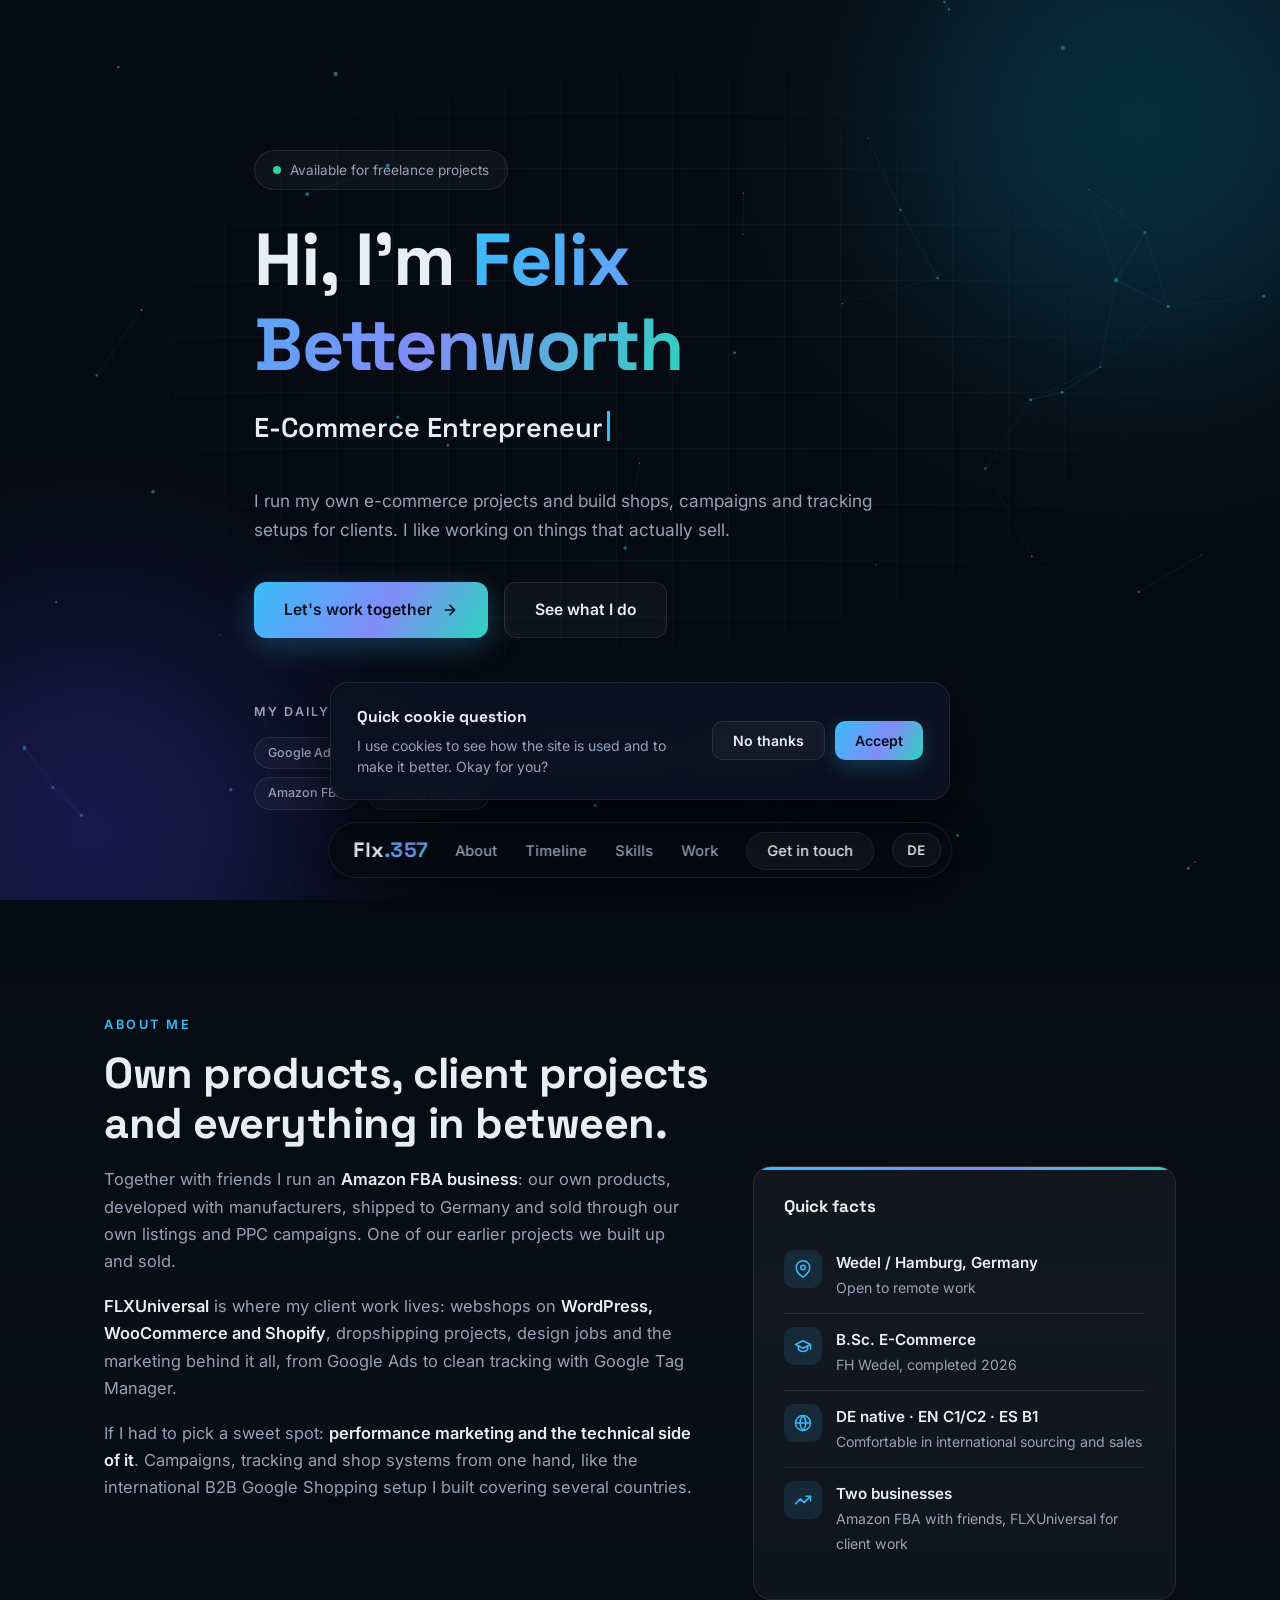
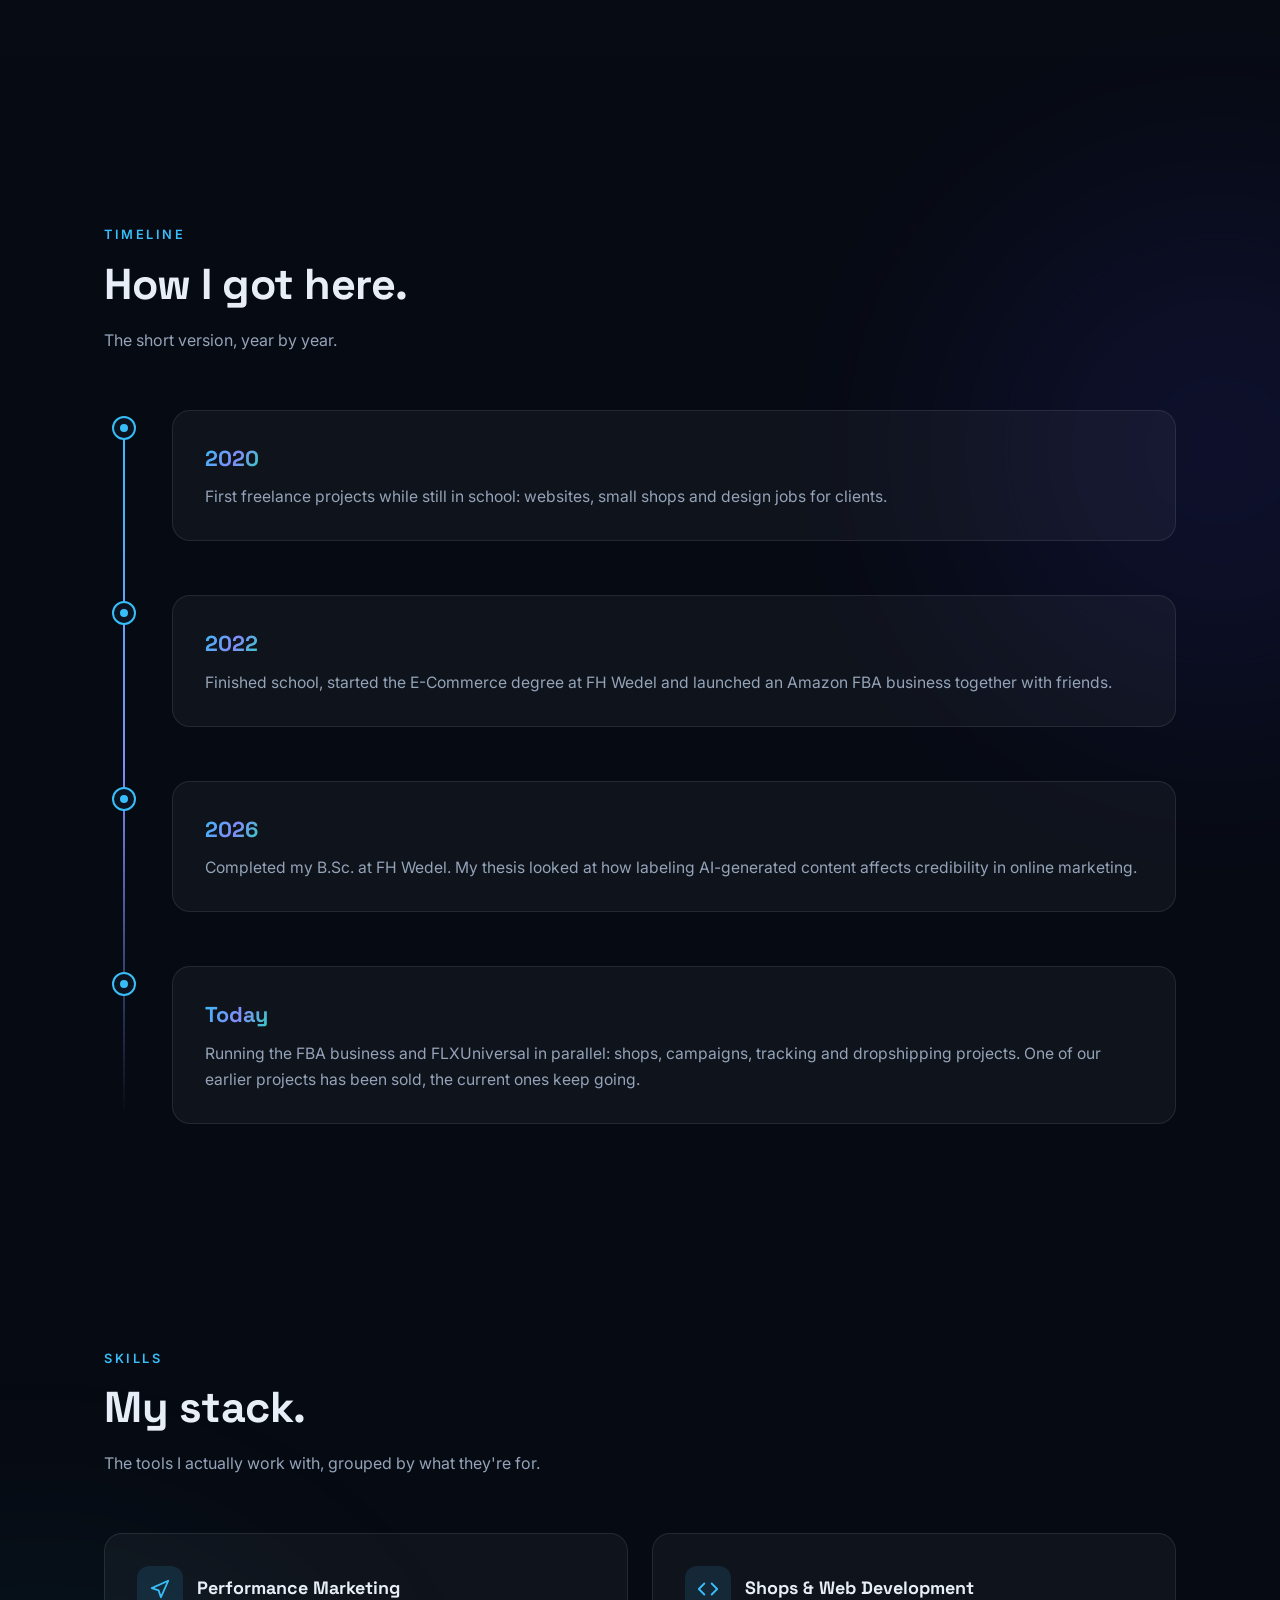
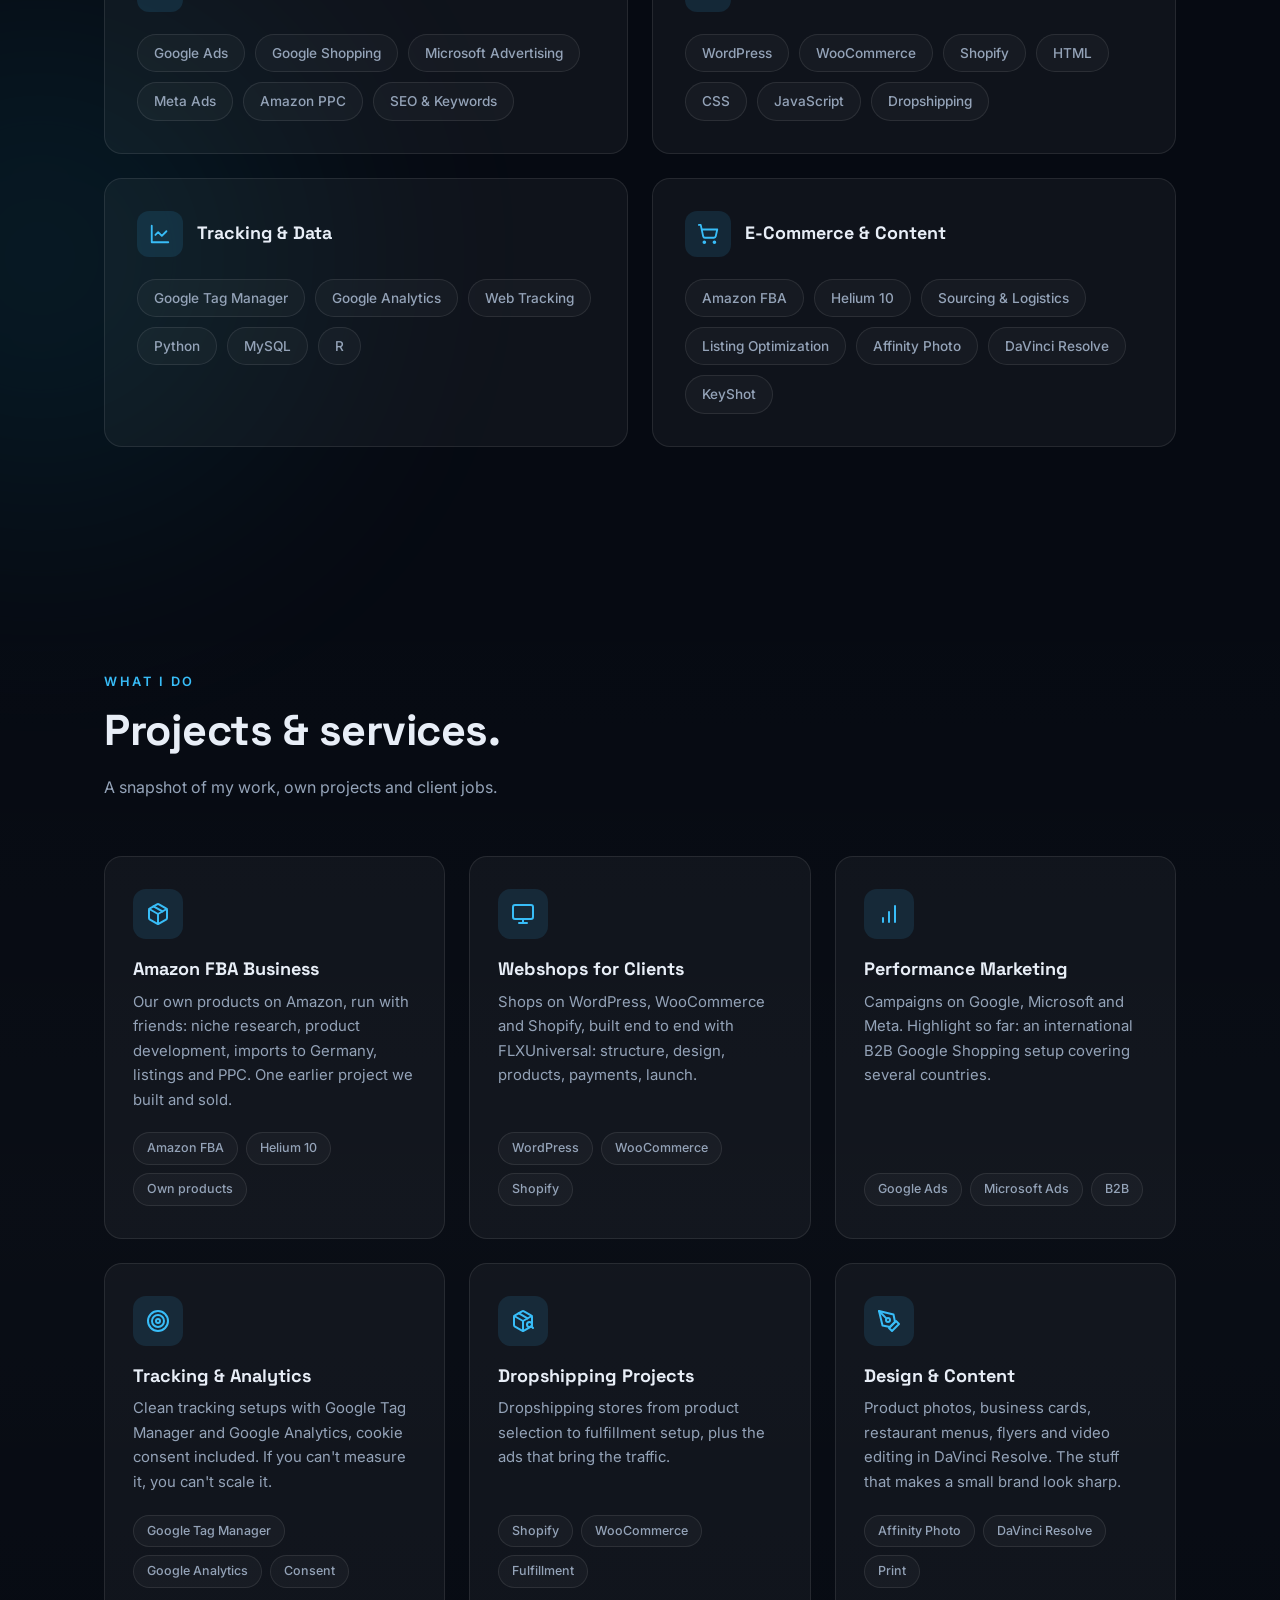
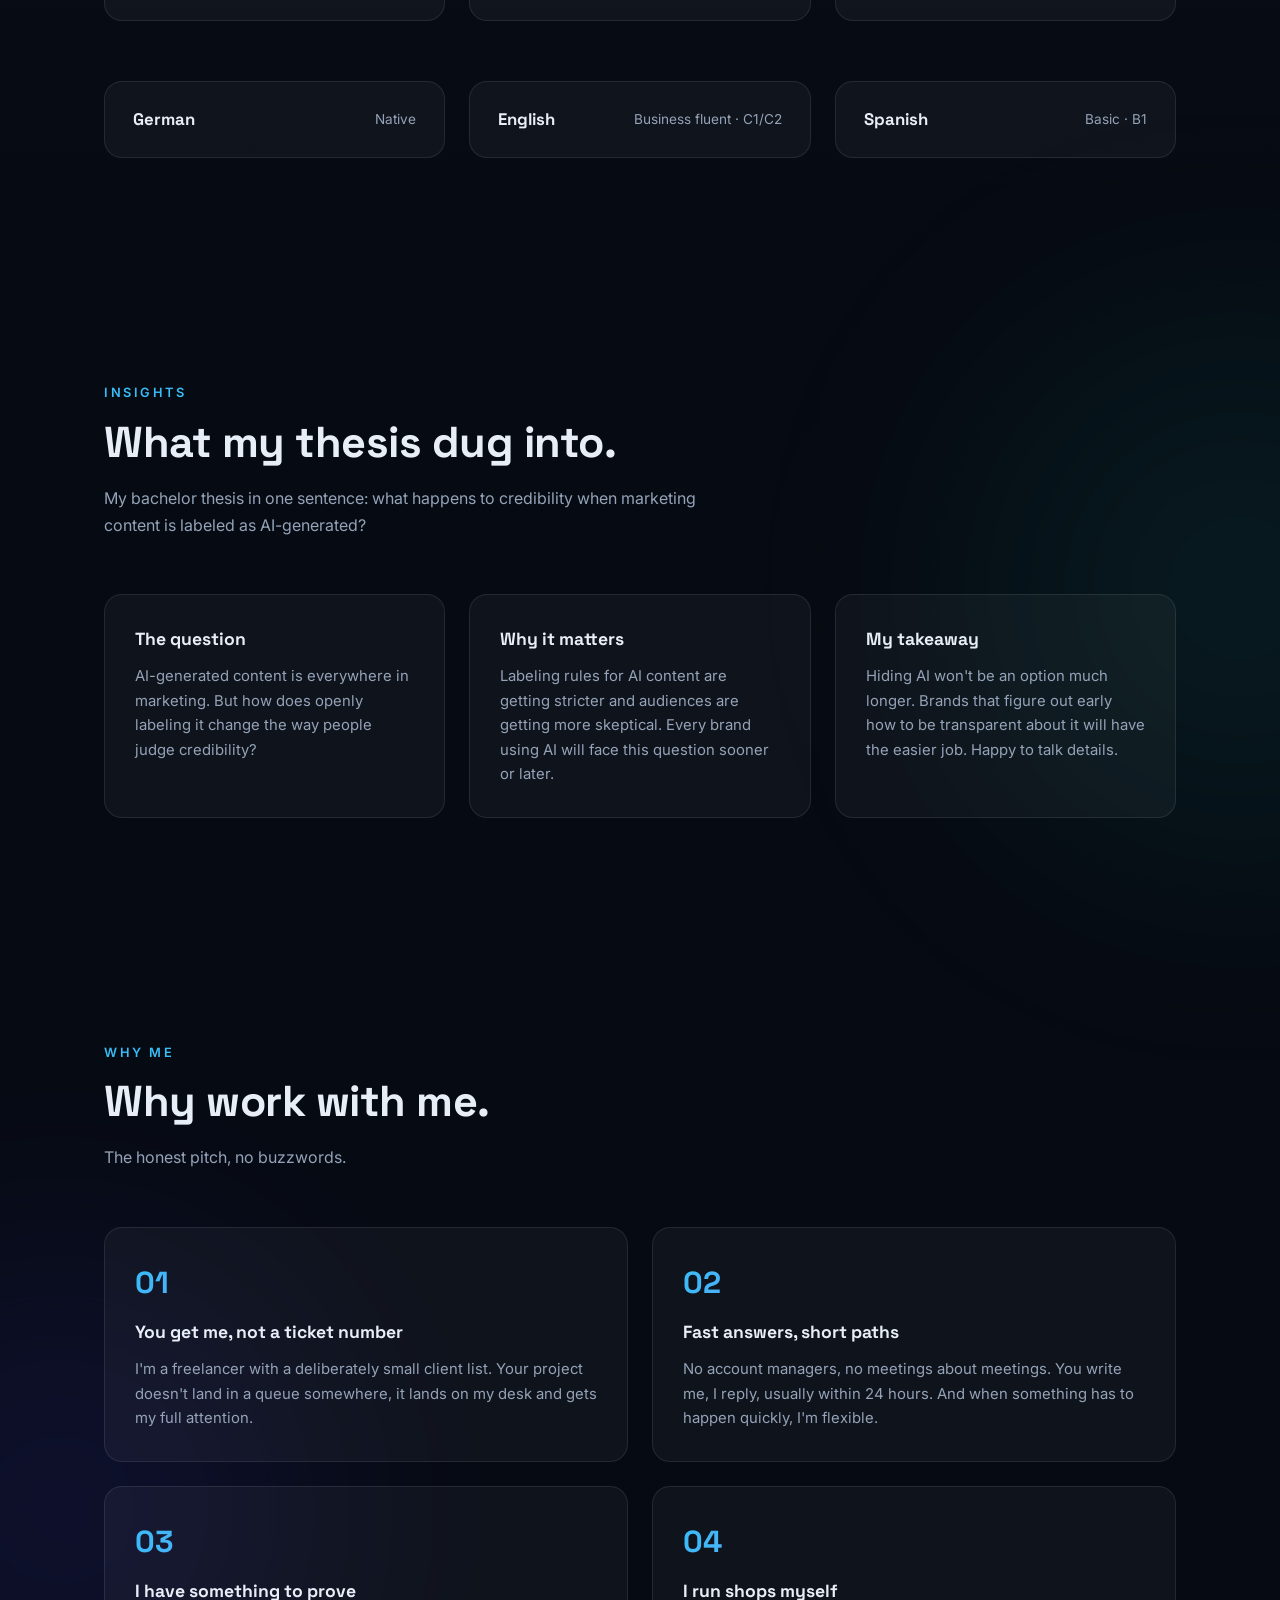
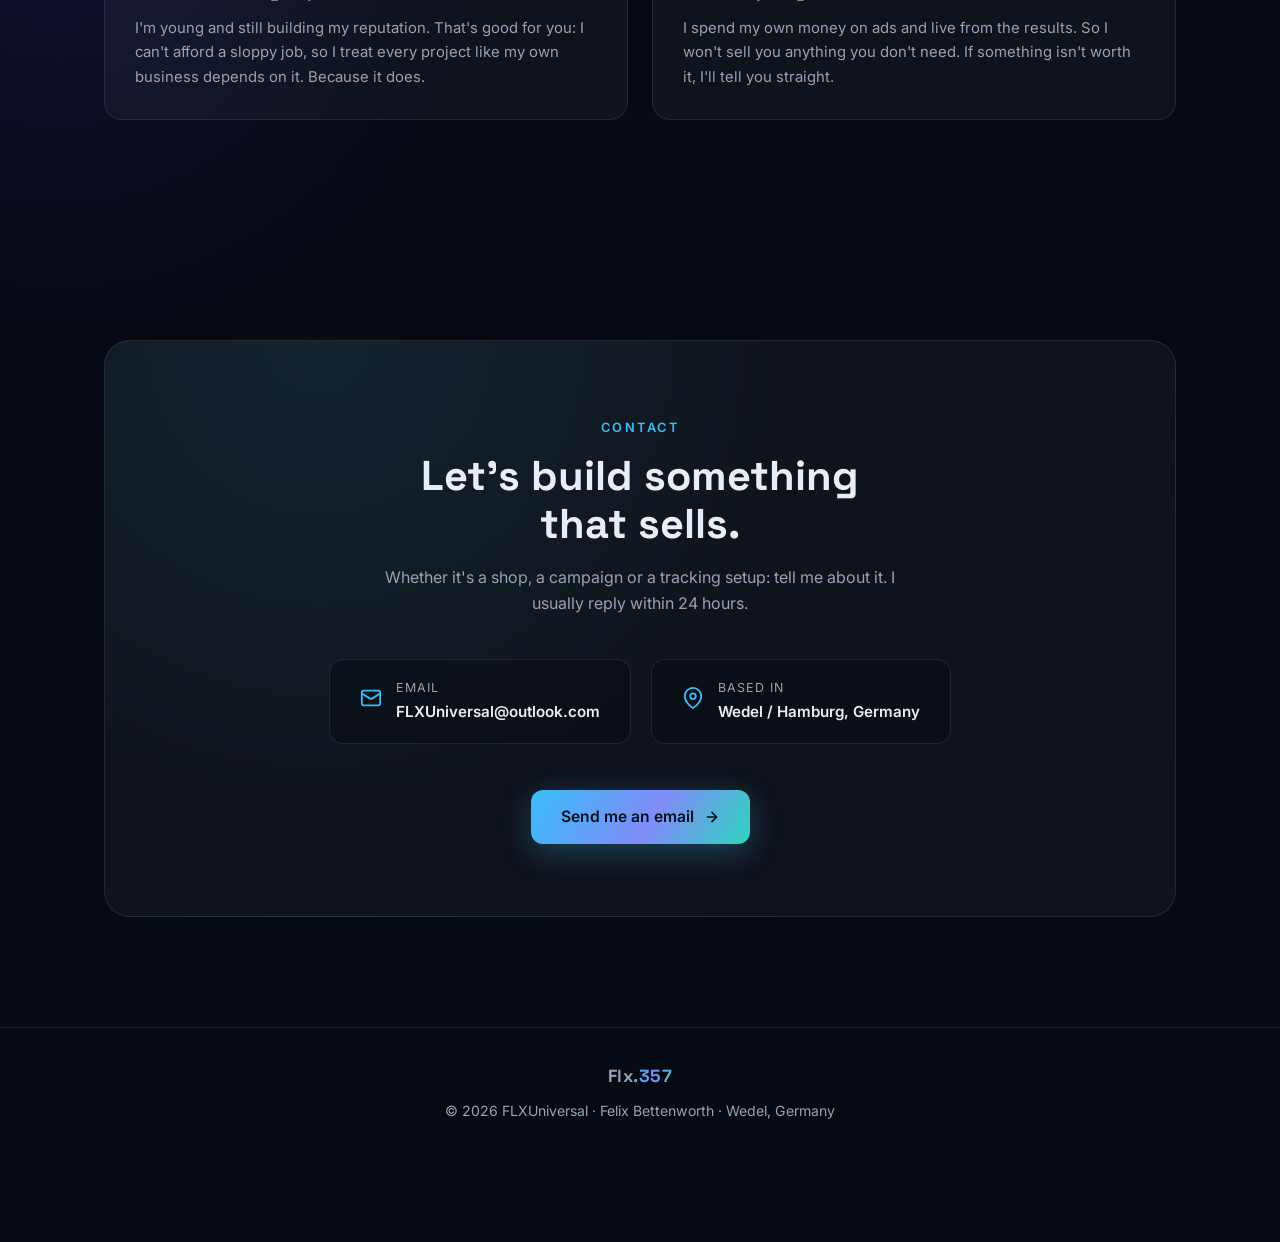
==== commit 1ae93c45: "2.4" ====
--- a/index.html
+++ b/index.html
@@ -372,3 +372,4 @@
 
 <script src="script.js"></script>
 </body>
+</html>
--- a/style.css
+++ b/style.css
@@ -178,7 +178,7 @@
 
 .nav-links {
   display: flex;
-  gap: 34px;
+  gap: 28px;
   list-style: none;
   align-items: center;
 }
@@ -1115,16 +1115,18 @@
 
 /* --------------------------------------------------------------------------
    13b. Cookie-Banner
-   Liegt fix unten in der Mitte. Startet unsichtbar und leicht abgesenkt;
-   script.js entfernt das hidden-Attribut und hängt .show an,
-   dann gleitet das Banner sanft nach oben ins Bild.
+   Liegt fix ÜBER dem Nav-Dock (bottom: 100px), damit es dessen Klicks
+   nicht blockiert. Startet unsichtbar und ohne Klickfläche
+   (pointer-events: none); script.js entfernt das hidden-Attribut und
+   hängt .show an, dann gleitet das Banner sanft ins Bild und wird klickbar.
    -------------------------------------------------------------------------- */
 
 .cookie-banner {
   position: fixed;
   left: 24px;
   right: 24px;
-  bottom: 24px;
+  bottom: 100px;          /* über dem Nav-Dock, damit es keine Klicks blockiert */
+  pointer-events: none;   /* solange unsichtbar: Klicks gehen durch */
   max-width: 620px;
   margin: 0 auto;
   z-index: 1100;
@@ -1145,6 +1147,7 @@
 .cookie-banner.show {
   opacity: 1;
   transform: none;
+  pointer-events: auto;   /* erst wenn sichtbar, ist es auch klickbar */
 }
 
 .cookie-text b {
@@ -1339,9 +1342,14 @@
     font-size: 1.25rem;
   }
 
-  /* Nav oben statt unten: der Footer braucht den Extra-Platz nicht mehr */
+  /* Nav oben statt unten: der Footer braucht den Extra-Platz nicht mehr
+     und das Cookie-Banner darf wieder ganz nach unten */
   footer {
     padding: 34px 0;
+  }
+
+  .cookie-banner {
+    bottom: 24px;
   }
 }
 
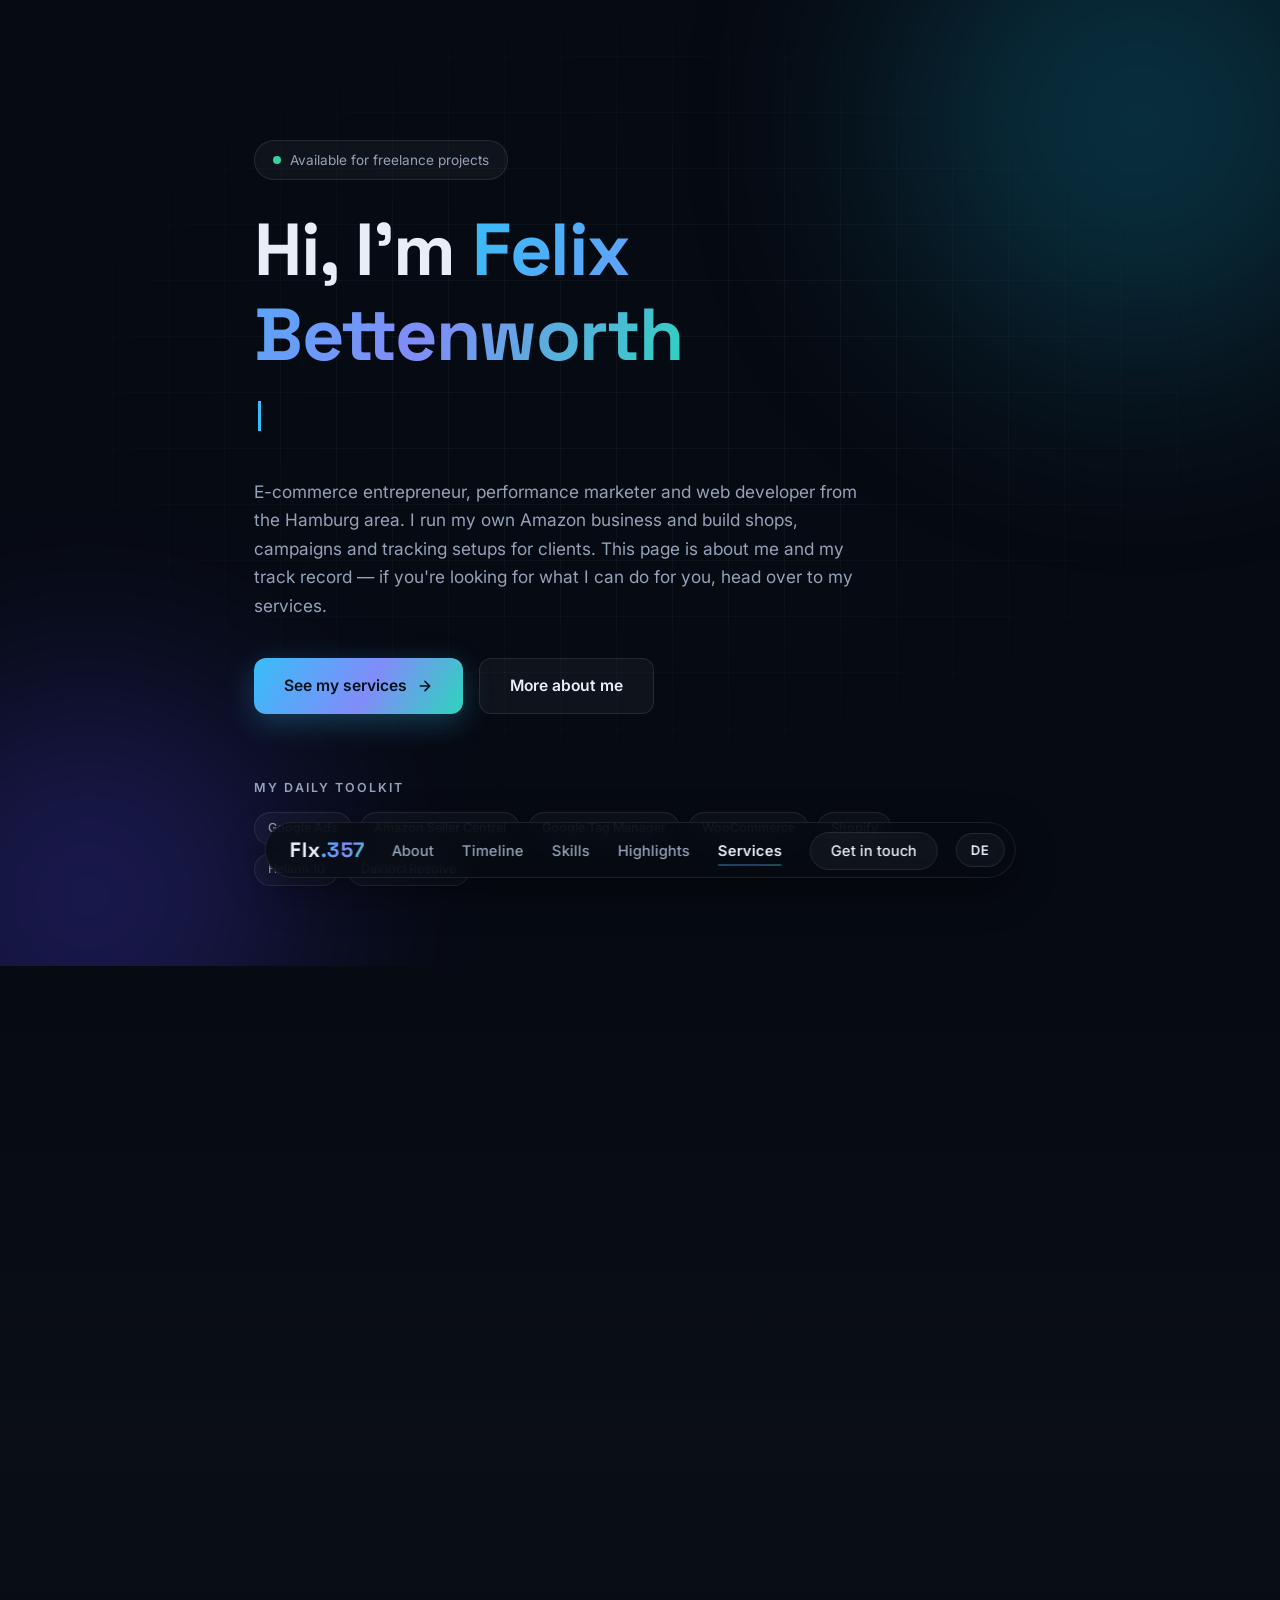
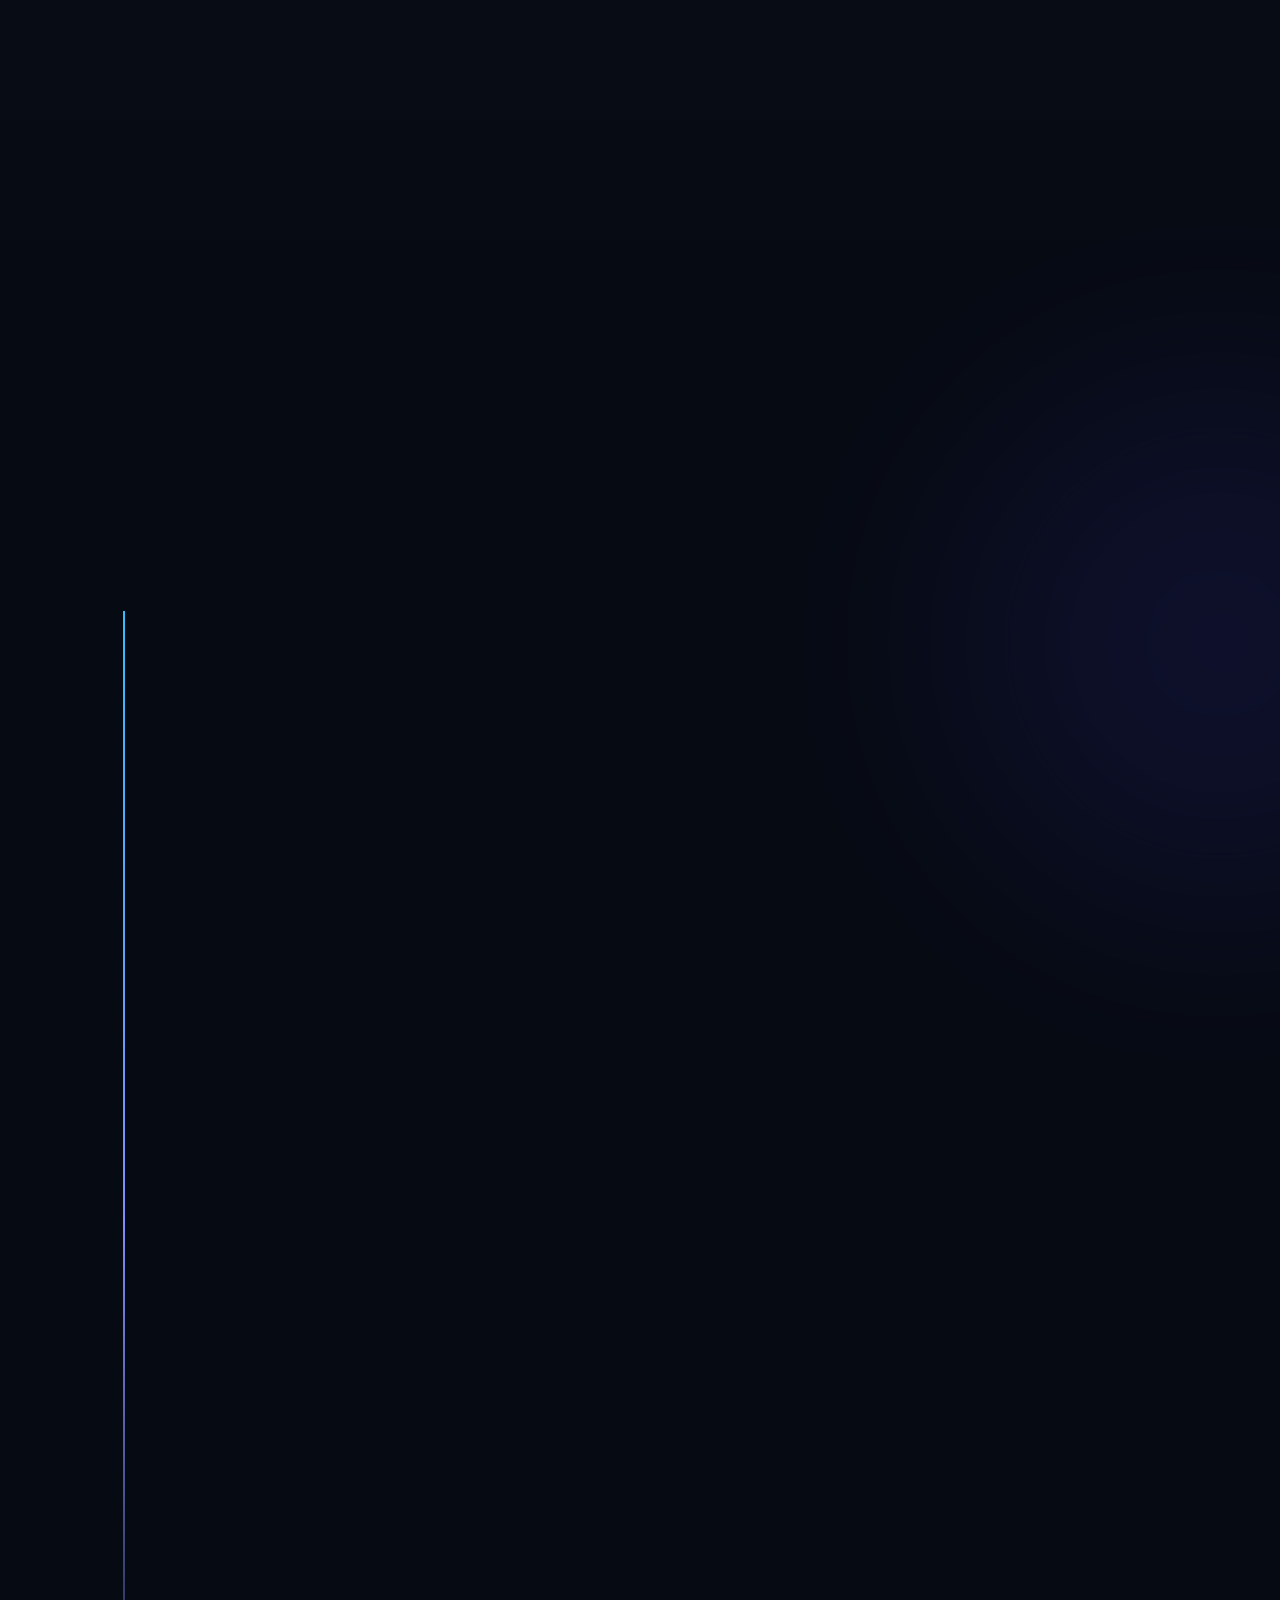
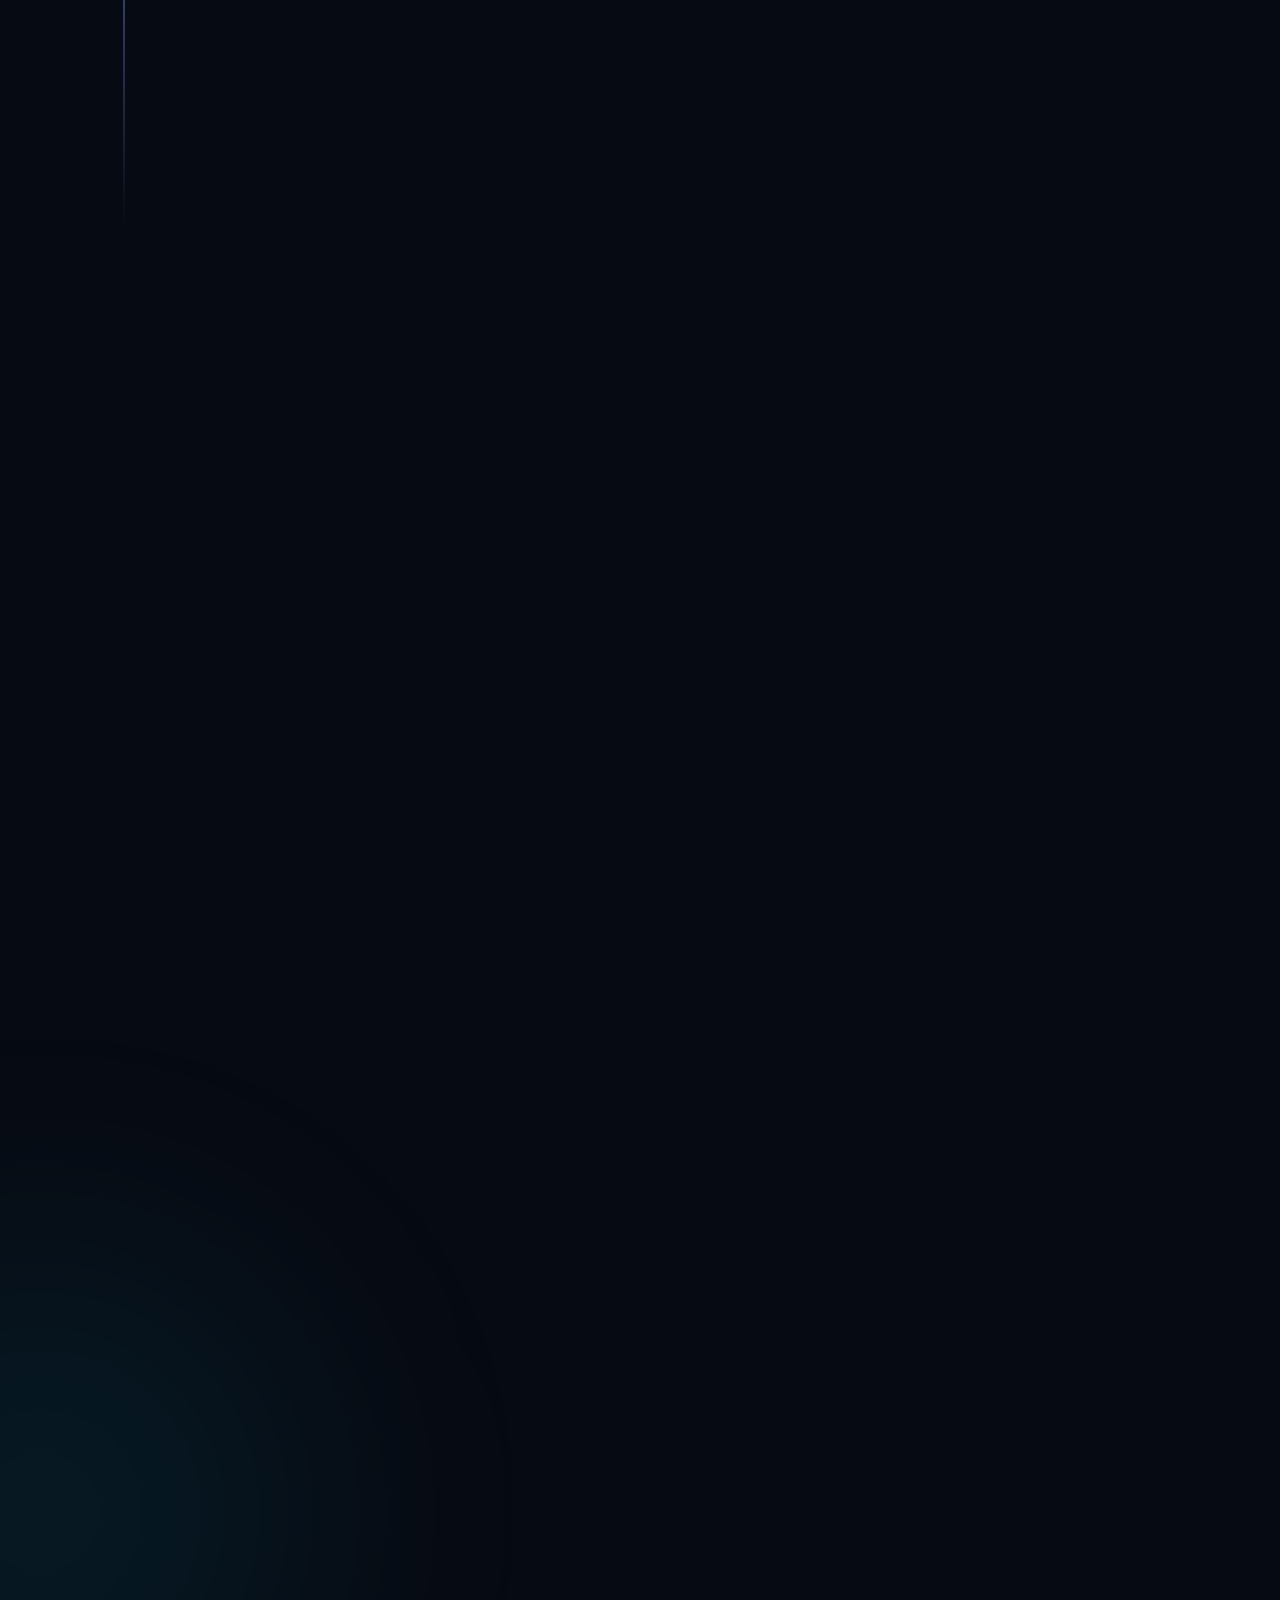
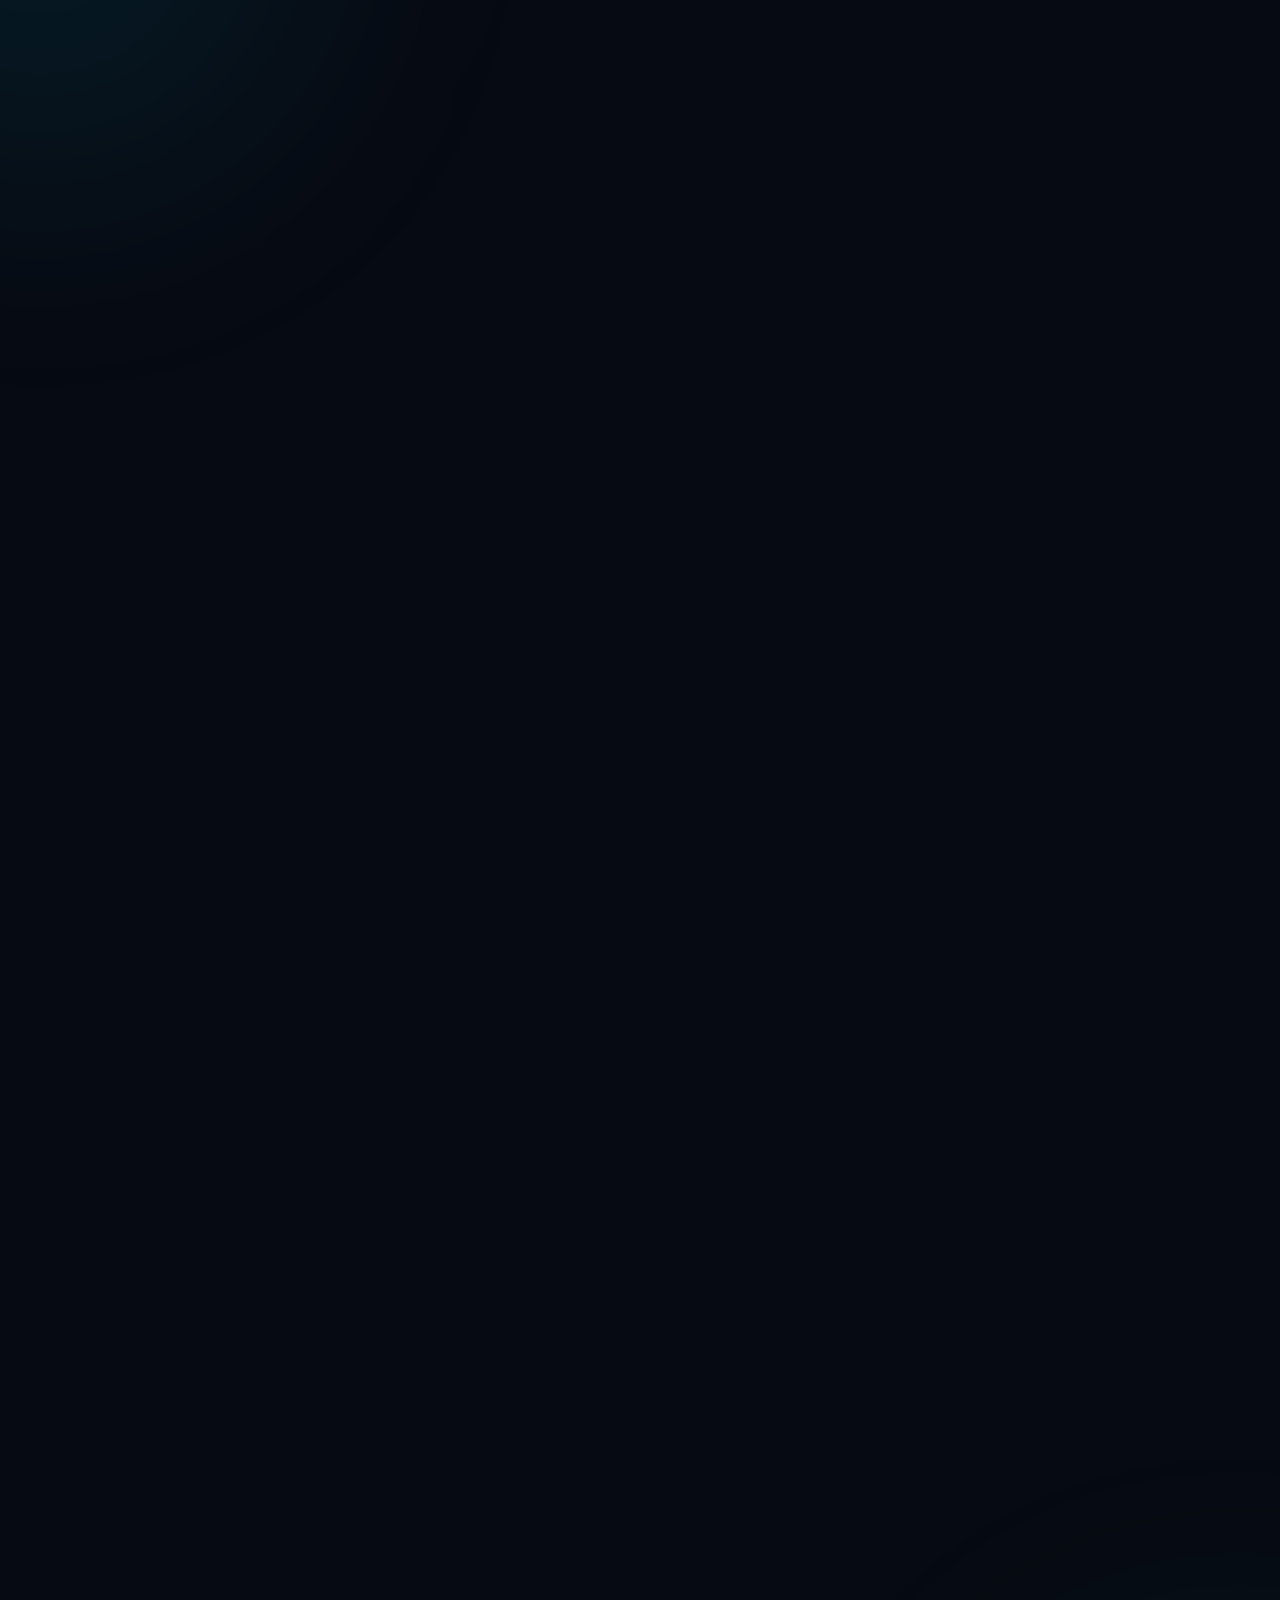
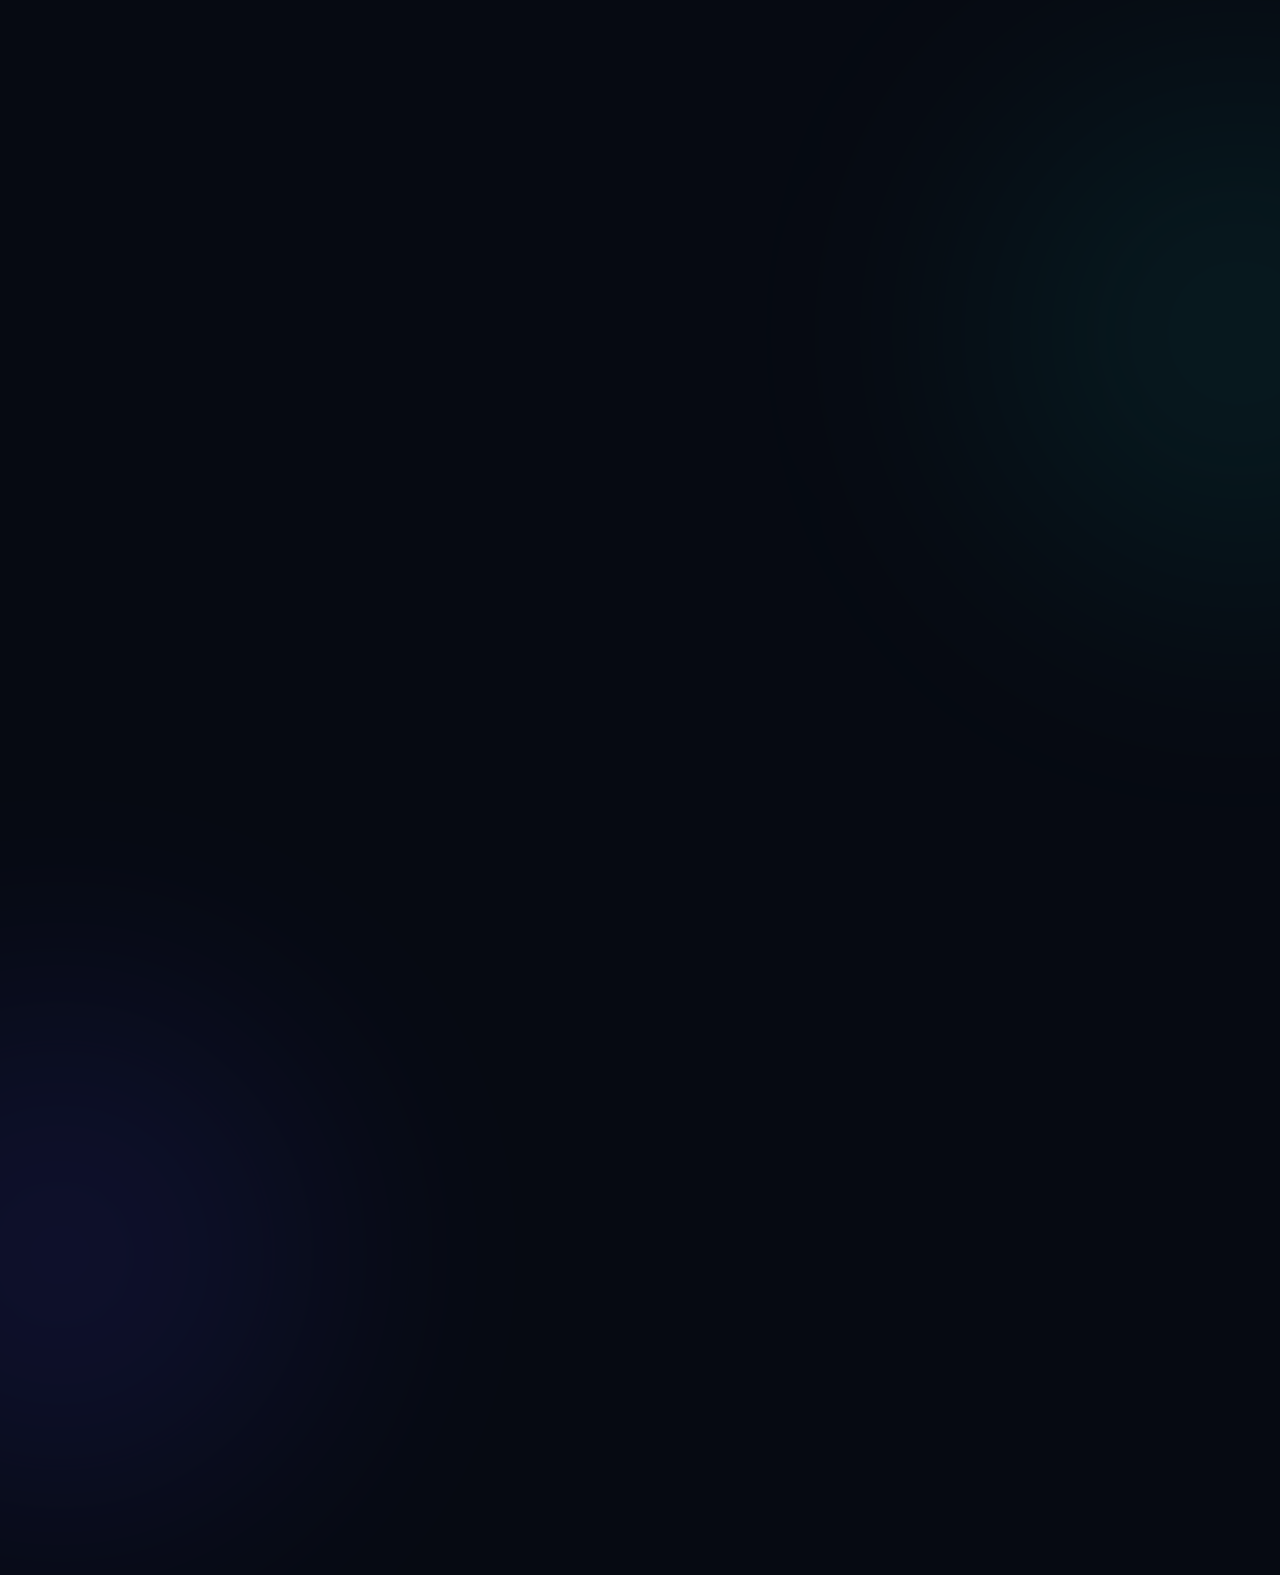
==== commit 6fbe9de6: "3.0 Major updates and new site" ====
--- a/index.html
+++ b/index.html
@@ -3,9 +3,9 @@
 <head>
 <meta charset="UTF-8">
 <meta name="viewport" content="width=device-width, initial-scale=1.0">
-<title>Felix Bettenworth | E-Commerce & Performance Marketing</title>
+<title>Felix Bettenworth | E-Commerce &amp; Performance Marketing</title>
 <meta name="description" content="Felix Bettenworth: e-commerce entrepreneur and performance marketer from the Hamburg area. Own Amazon FBA business, plus shops, campaigns and tracking setups for clients with FLXUniversal.">
-<meta property="og:title" content="Felix Bettenworth | E-Commerce & Performance Marketing">
+<meta property="og:title" content="Felix Bettenworth | E-Commerce &amp; Performance Marketing">
 <meta property="og:description" content="I run my own e-commerce projects and build shops, campaigns and tracking setups for clients.">
 <meta property="og:type" content="website">
 <link rel="icon" href="data:image/svg+xml,%3Csvg xmlns='http://www.w3.org/2000/svg' viewBox='0 0 64 64'%3E%3Crect width='64' height='64' rx='14' fill='%230b1220'/%3E%3Ctext x='32' y='42' font-family='Arial' font-size='28' font-weight='700' fill='%2338bdf8' text-anchor='middle'%3EFB%3C/text%3E%3C/svg%3E">
@@ -29,7 +29,8 @@
         <li><a href="#about" data-i18n="nav.about">About</a></li>
         <li><a href="#timeline" data-i18n="nav.timeline">Timeline</a></li>
         <li><a href="#skills" data-i18n="nav.skills">Skills</a></li>
-        <li><a href="#work" data-i18n="nav.work">Work</a></li>
+        <li><a href="#highlights" data-i18n="nav.highlights">Highlights</a></li>
+        <li><a href="services.html" class="nav-services" data-i18n="nav.services">Services</a></li>
         <li><a href="#contact" class="nav-cta" data-i18n="nav.contact">Get in touch</a></li>
       </ul>
       <button id="langToggle" aria-label="Sprache wechseln / switch language">DE</button>
@@ -46,14 +47,14 @@
   <div class="orb orb-2"></div>
   <div class="container hero-content">
     <div class="badge"><span class="dot"></span><span data-i18n="hero.badge">Available for freelance projects</span></div>
-    <h1 data-i18n="hero.title">Hi, I'm <span class="grad">Felix Bettenworth</span></h1>
+    <h1 data-scramble data-i18n="hero.title">Hi, I'm <span class="grad">Felix Bettenworth</span></h1>
     <div class="type-line"><span id="typed"></span><span class="caret"></span></div>
-    <p class="hero-sub" data-i18n="hero.sub">I run my own e-commerce projects and build shops, campaigns and tracking setups for clients. I like working on things that actually sell.</p>
+    <p class="hero-sub" data-i18n="hero.sub">E-commerce entrepreneur, performance marketer and web developer from the Hamburg area. I run my own Amazon business and build shops, campaigns and tracking setups for clients. This page is about me and my track record — if you're looking for what I can do for you, head over to my services.</p>
     <div class="btn-row">
-      <a href="#contact" class="btn btn-primary"><span data-i18n="hero.cta1">Let's work together</span>
+      <a href="services.html" class="btn btn-primary"><span data-i18n="hero.cta1">See my services</span>
         <svg width="16" height="16" viewBox="0 0 24 24" fill="none" stroke="currentColor" stroke-width="2.5" stroke-linecap="round" stroke-linejoin="round"><path d="M5 12h14M12 5l7 7-7 7"/></svg>
       </a>
-      <a href="#work" class="btn btn-ghost" data-i18n="hero.cta2">See what I do</a>
+      <a href="#about" class="btn btn-ghost" data-i18n="hero.cta2">More about me</a>
     </div>
     <!-- Dezente Werkzeug-Zeile statt Zahlen: zeigt auf einen Blick,
          womit Felix arbeitet, ohne dick aufzutragen -->
@@ -61,11 +62,11 @@
       <span class="tools-label" data-i18n="hero.toolsLabel">My daily toolkit</span>
       <div class="t-tags">
         <span class="chip">Google Ads</span>
-        <span class="chip">Microsoft Advertising</span>
+        <span class="chip">Amazon Seller Central</span>
         <span class="chip">Google Tag Manager</span>
         <span class="chip">WooCommerce</span>
         <span class="chip">Shopify</span>
-        <span class="chip">Amazon FBA</span>
+        <span class="chip">Helium 10</span>
         <span class="chip">DaVinci Resolve</span>
       </div>
     </div>
@@ -76,12 +77,13 @@
 <section id="about">
   <div class="container">
     <span class="sec-tag reveal" data-i18n="about.tag">About me</span>
-    <h2 class="sec-title reveal" data-i18n="about.title">Own products, client projects<br>and everything in between.</h2>
+    <h2 class="sec-title reveal" data-scramble data-i18n="about.title">Own products, client projects<br>and everything in between.</h2>
     <div class="about-grid">
       <div class="about-text">
-        <p class="reveal" data-i18n="about.p1">Together with friends I run an <strong>Amazon FBA business</strong>: our own products, developed with manufacturers, shipped to Germany and sold through our own listings and PPC campaigns. One of our earlier projects we built up and sold.</p>
-        <p class="reveal" data-delay="1" data-i18n="about.p2"><strong>FLXUniversal</strong> is where my client work lives: webshops on <strong>WordPress, WooCommerce and Shopify</strong>, dropshipping projects, design jobs and the marketing behind it all, from Google Ads to clean tracking with Google Tag Manager.</p>
-        <p class="reveal" data-delay="2" data-i18n="about.p3">If I had to pick a sweet spot: <strong>performance marketing and the technical side of it</strong>. Campaigns, tracking and shop systems from one hand, like the international B2B Google Shopping setup I built covering several countries.</p>
+        <p class="reveal" data-i18n="about.p1">I got into e-commerce the practical way: not through a course, but by building my own things. In 2020, still in school, I built my first webshops — for myself, not for clients. Sourcing, shop, photos, texts, ads: all of it on my own, and every mistake was mine to pay for. Since then it has never really stopped.</p>
+        <p class="reveal" data-delay="1" data-i18n="about.p2">Together with friends I run an <strong>Amazon FBA business</strong>: our own products, developed with manufacturers in Asia, imported to Germany and sold through our own listings and PPC campaigns. We handle everything ourselves — sourcing, samples, customs, photography, listings, ads. One of our earlier projects we built up and sold.</p>
+        <p class="reveal" data-delay="1" data-i18n="about.p3"><strong>FLXUniversal</strong> is where my client work lives: webshops on <strong>WordPress, WooCommerce and Shopify</strong>, dropshipping projects, design and print jobs, and the marketing behind it all — from Google Ads to clean tracking with Google Tag Manager.</p>
+        <p class="reveal" data-delay="2" data-i18n="about.p4">If I had to pick a sweet spot: <strong>performance marketing and the technical side of it</strong>. Campaigns, tracking and shop systems from one hand. I studied E-Commerce at FH Wedel and finished my B.Sc. in 2026, which gave me the theory to back up what I had already been doing for years.</p>
       </div>
       <aside class="about-card reveal" data-delay="1">
         <h3 data-i18n="about.cardTitle">Quick facts</h3>
@@ -100,6 +102,10 @@
         <div class="fact">
           <div class="ico"><svg width="18" height="18" viewBox="0 0 24 24" fill="none" stroke="currentColor" stroke-width="2" stroke-linecap="round" stroke-linejoin="round"><path d="m22 7-8.5 8.5-5-5L2 17"/><path d="M16 7h6v6"/></svg></div>
           <div><b data-i18n="about.f4b">Two businesses</b><span data-i18n="about.f4s">Amazon FBA with friends, FLXUniversal for client work</span></div>
+        </div>
+        <div class="fact">
+          <div class="ico"><svg width="18" height="18" viewBox="0 0 24 24" fill="none" stroke="currentColor" stroke-width="2" stroke-linecap="round" stroke-linejoin="round"><circle cx="12" cy="12" r="10"/><path d="M12 6v6l4 2"/></svg></div>
+          <div><b data-i18n="about.f5b">Since 2020 in the field</b><span data-i18n="about.f5s">Started with my own shops while still in school</span></div>
         </div>
       </aside>
     </div>
@@ -111,35 +117,47 @@
   <div class="glow"></div>
   <div class="container">
     <span class="sec-tag reveal" data-i18n="tl.tag">Timeline</span>
-    <h2 class="sec-title reveal" data-i18n="tl.title">How I got here.</h2>
+    <h2 class="sec-title reveal" data-scramble data-i18n="tl.title">How I got here.</h2>
     <p class="sec-lead reveal" data-i18n="tl.lead">The short version, year by year.</p>
     <div class="timeline">
       <div class="t-item reveal">
         <div class="t-dot"></div>
         <div class="t-card">
           <span class="t-year">2020</span>
-          <p data-i18n="tl1.text">First freelance projects while still in school: websites, small shops and design jobs for clients.</p>
+          <h4 data-i18n="tl1.title">My own first projects</h4>
+          <p data-i18n="tl1.text">Still in school, building websites and small shops — all of them my own. No client, no budget, no one to hand the hard parts to. That's where I learned that a shop isn't finished when it looks good, but when it actually sells something.</p>
         </div>
       </div>
       <div class="t-item reveal">
         <div class="t-dot"></div>
         <div class="t-card">
           <span class="t-year">2022</span>
-          <p data-i18n="tl2.text">Finished school, started the E-Commerce degree at FH Wedel and launched an Amazon FBA business together with friends.</p>
+          <h4 data-i18n="tl2.title">Degree and first own brand</h4>
+          <p data-i18n="tl2.text">Finished school, started the E-Commerce degree at FH Wedel and launched an Amazon FBA business with friends: own products, own listings, own money on the line.</p>
+        </div>
+      </div>
+      <div class="t-item reveal">
+        <div class="t-dot"></div>
+        <div class="t-card">
+          <span class="t-year">2023 – 2025</span>
+          <h4 data-i18n="tl3.title">FLXUniversal and client work</h4>
+          <p data-i18n="tl3.text">Shops on WordPress, WooCommerce and Shopify, Google and Microsoft campaigns, tracking setups and print work for clients. Highlight of that period: an international B2B Google Shopping setup running across several countries. One of our earlier e-commerce projects was built up and sold.</p>
         </div>
       </div>
       <div class="t-item reveal">
         <div class="t-dot"></div>
         <div class="t-card">
           <span class="t-year">2026</span>
-          <p data-i18n="tl3.text">Completed my B.Sc. at FH Wedel. My thesis looked at how labeling AI-generated content affects credibility in online marketing.</p>
-        </div>
-      </div>
-      <div class="t-item reveal">
-        <div class="t-dot"></div>
-        <div class="t-card">
-          <span class="t-year" data-i18n="tl4.year">Today</span>
-          <p data-i18n="tl4.text">Running the FBA business and FLXUniversal in parallel: shops, campaigns, tracking and dropshipping projects. One of our earlier projects has been sold, the current ones keep going.</p>
+          <h4 data-i18n="tl4.title">B.Sc. E-Commerce</h4>
+          <p data-i18n="tl4.text">Completed my degree at FH Wedel. My thesis looked at how labeling AI-generated content affects credibility in online marketing — a question every brand using AI will run into sooner or later.</p>
+        </div>
+      </div>
+      <div class="t-item reveal">
+        <div class="t-dot"></div>
+        <div class="t-card">
+          <span class="t-year" data-i18n="tl5.year">Today</span>
+          <h4 data-i18n="tl5.title">Freelance, full focus</h4>
+          <p data-i18n="tl5.text">Running the FBA business and FLXUniversal in parallel, and taking on freelance clients who want shops, campaigns, SEO, tracking or design from one person instead of five departments.</p>
         </div>
       </div>
     </div>
@@ -151,21 +169,22 @@
   <div class="glow"></div>
   <div class="container">
     <span class="sec-tag reveal" data-i18n="skills.tag">Skills</span>
-    <h2 class="sec-title reveal" data-i18n="skills.title">My stack.</h2>
-    <p class="sec-lead reveal" data-i18n="skills.lead">The tools I actually work with, grouped by what they're for.</p>
+    <h2 class="sec-title reveal" data-scramble data-i18n="skills.title">What I can actually do.</h2>
+    <p class="sec-lead reveal" data-i18n="skills.lead">Not a wishlist — these are the tools and disciplines I work with regularly, grouped by what they're for.</p>
     <div class="skills-grid">
       <div class="skill-card reveal">
         <div class="skill-head">
           <div class="ico"><svg width="22" height="22" viewBox="0 0 24 24" fill="none" stroke="currentColor" stroke-width="2" stroke-linecap="round" stroke-linejoin="round"><path d="M3 11 21 3l-8 18-2.5-7.5L3 11z"/></svg></div>
           <h3>Performance Marketing</h3>
         </div>
+        <p class="skill-note" data-i18n="sk1.note">Building, running and optimising paid campaigns — including international setups across multiple countries and languages.</p>
         <div class="skill-chips">
           <span class="chip">Google Ads</span>
           <span class="chip">Google Shopping</span>
           <span class="chip">Microsoft Advertising</span>
           <span class="chip">Meta Ads</span>
           <span class="chip">Amazon PPC</span>
-          <span class="chip">SEO &amp; Keywords</span>
+          <span class="chip">Feed Management</span>
         </div>
       </div>
       <div class="skill-card reveal" data-delay="1">
@@ -173,6 +192,7 @@
           <div class="ico"><svg width="22" height="22" viewBox="0 0 24 24" fill="none" stroke="currentColor" stroke-width="2" stroke-linecap="round" stroke-linejoin="round"><path d="m16 18 6-6-6-6M8 6l-6 6 6 6"/></svg></div>
           <h3 data-i18n="sk2.title">Shops &amp; Web Development</h3>
         </div>
+        <p class="skill-note" data-i18n="sk2.note">From a hand-coded landing page to a full shop with payment, shipping and product data. Plus the ongoing maintenance nobody likes doing.</p>
         <div class="skill-chips">
           <span class="chip">WordPress</span>
           <span class="chip">WooCommerce</span>
@@ -186,12 +206,14 @@
       <div class="skill-card reveal" data-delay="1">
         <div class="skill-head">
           <div class="ico"><svg width="22" height="22" viewBox="0 0 24 24" fill="none" stroke="currentColor" stroke-width="2" stroke-linecap="round" stroke-linejoin="round"><path d="M3 3v18h18"/><path d="m19 9-5 5-4-4-3 3"/></svg></div>
-          <h3 data-i18n="sk3.title">Tracking &amp; Data</h3>
-        </div>
-        <div class="skill-chips">
+          <h3 data-i18n="sk3.title">SEO, Tracking &amp; Data</h3>
+        </div>
+        <p class="skill-note" data-i18n="sk3.note">Getting found organically, and being able to prove what actually worked. GDPR-compliant setups, not just a tag dropped into the header.</p>
+        <div class="skill-chips">
+          <span class="chip" data-i18n="sk3.c1">On-page SEO</span>
+          <span class="chip" data-i18n="sk3.c2">Keyword Research</span>
           <span class="chip">Google Tag Manager</span>
-          <span class="chip">Google Analytics</span>
-          <span class="chip" data-i18n="sk3.c3">Web Tracking</span>
+          <span class="chip">Google Analytics 4</span>
           <span class="chip">Python</span>
           <span class="chip">MySQL</span>
           <span class="chip">R</span>
@@ -200,64 +222,93 @@
       <div class="skill-card reveal" data-delay="2">
         <div class="skill-head">
           <div class="ico"><svg width="22" height="22" viewBox="0 0 24 24" fill="none" stroke="currentColor" stroke-width="2" stroke-linecap="round" stroke-linejoin="round"><circle cx="8" cy="21" r="1"/><circle cx="19" cy="21" r="1"/><path d="M2.05 2.05h2l2.66 12.42a2 2 0 0 0 2 1.58h9.78a2 2 0 0 0 1.95-1.57l1.65-7.43H5.12"/></svg></div>
-          <h3 data-i18n="sk4.title">E-Commerce &amp; Content</h3>
-        </div>
+          <h3 data-i18n="sk4.title">Amazon &amp; Product Development</h3>
+        </div>
+        <p class="skill-note" data-i18n="sk4.note">The full cycle: finding a niche, developing the product with the manufacturer, getting it into Germany, and making the listing rank and convert.</p>
         <div class="skill-chips">
           <span class="chip">Amazon FBA</span>
           <span class="chip">Helium 10</span>
           <span class="chip" data-i18n="sk4.c3">Sourcing &amp; Logistics</span>
           <span class="chip" data-i18n="sk4.c4">Listing Optimization</span>
+          <span class="chip">A+ Content</span>
+          <span class="chip" data-i18n="sk4.c6">Import &amp; Customs</span>
+        </div>
+      </div>
+      <div class="skill-card reveal" data-delay="1">
+        <div class="skill-head">
+          <div class="ico"><svg width="22" height="22" viewBox="0 0 24 24" fill="none" stroke="currentColor" stroke-width="2" stroke-linecap="round" stroke-linejoin="round"><path d="M12 19l7-7 3 3-7 7-3-3z"/><path d="M18 13l-1.5-7.5L2 2l3.5 14.5L13 18l5-5z"/><path d="M2 2l7.586 7.586"/><circle cx="11" cy="11" r="2"/></svg></div>
+          <h3 data-i18n="sk5.title">Design, Print &amp; Content</h3>
+        </div>
+        <p class="skill-note" data-i18n="sk5.note">Product photography, print material and video. The things that decide whether a small brand looks trustworthy or improvised.</p>
+        <div class="skill-chips">
           <span class="chip">Affinity Photo</span>
           <span class="chip">DaVinci Resolve</span>
-          <span class="chip">KeyShot</span>
-        </div>
-      </div>
-    </div>
-  </div>
-</section>
-
-<!-- ================= WORK ================= -->
-<section id="work">
-  <div class="container">
-    <span class="sec-tag reveal" data-i18n="work.tag">What I do</span>
-    <h2 class="sec-title reveal" data-i18n="work.title">Projects &amp; services.</h2>
-    <p class="sec-lead reveal" data-i18n="work.lead">A snapshot of my work, own projects and client jobs.</p>
+          <span class="chip">KeyShot 3D</span>
+          <span class="chip" data-i18n="sk5.c4">Product Photography</span>
+          <span class="chip" data-i18n="sk5.c5">Flyer &amp; Menus</span>
+          <span class="chip" data-i18n="sk5.c6">Business Cards</span>
+        </div>
+      </div>
+      <div class="skill-card reveal" data-delay="2">
+        <div class="skill-head">
+          <div class="ico"><svg width="22" height="22" viewBox="0 0 24 24" fill="none" stroke="currentColor" stroke-width="2" stroke-linecap="round" stroke-linejoin="round"><rect width="18" height="11" x="3" y="11" rx="2"/><path d="M7 11V7a5 5 0 0 1 10 0v4"/></svg></div>
+          <h3 data-i18n="sk6.title">Business &amp; Process</h3>
+        </div>
+        <p class="skill-note" data-i18n="sk6.note">Running two businesses means I also know the unglamorous side: margin calculations, supplier negotiations, GDPR, and knowing when a project isn't worth the money.</p>
+        <div class="skill-chips">
+          <span class="chip" data-i18n="sk6.c1">Margin &amp; Pricing</span>
+          <span class="chip" data-i18n="sk6.c2">Supplier Negotiation</span>
+          <span class="chip" data-i18n="sk6.c3">GDPR Basics</span>
+          <span class="chip" data-i18n="sk6.c4">Project Management</span>
+          <span class="chip" data-i18n="sk6.c5">AI Workflows</span>
+        </div>
+      </div>
+    </div>
+  </div>
+</section>
+
+<!-- ================= HIGHLIGHTS (Erfolge) ================= -->
+<section id="highlights">
+  <div class="container">
+    <span class="sec-tag reveal" data-i18n="hl.tag">Track record</span>
+    <h2 class="sec-title reveal" data-scramble data-i18n="hl.title">What I've actually done.</h2>
+    <p class="sec-lead reveal" data-i18n="hl.lead">Concrete things, not adjectives. Some client names stay private — happy to go into detail in a call.</p>
     <div class="work-grid">
       <div class="work-card reveal">
-        <div class="ico"><svg width="24" height="24" viewBox="0 0 24 24" fill="none" stroke="currentColor" stroke-width="2" stroke-linecap="round" stroke-linejoin="round"><path d="m7.5 4.27 9 5.15"/><path d="M21 8a2 2 0 0 0-1-1.73l-7-4a2 2 0 0 0-2 0l-7 4A2 2 0 0 0 3 8v8a2 2 0 0 0 1 1.73l7 4a2 2 0 0 0 2 0l7-4A2 2 0 0 0 21 16Z"/><path d="m3.3 7 8.7 5 8.7-5"/><path d="M12 22V12"/></svg></div>
-        <h3 data-i18n="w1.title">Amazon FBA Business</h3>
-        <p data-i18n="w1.text">Our own products on Amazon, run with friends: niche research, product development, imports to Germany, listings and PPC. One earlier project we built and sold.</p>
-        <div class="t-tags"><span class="chip">Amazon FBA</span><span class="chip">Helium 10</span><span class="chip" data-i18n="w1.c3">Own products</span></div>
+        <span class="hl-num">01</span>
+        <h3 data-i18n="hl1.title">Built and sold an e-commerce project</h3>
+        <p data-i18n="hl1.text">One of our earlier ventures was taken from idea to a running business and then sold. Product selection, supplier, branding, listings and ads — all done in-house by us.</p>
+        <div class="t-tags"><span class="chip" data-i18n="hl1.c1">Exit</span><span class="chip" data-i18n="hl1.c2">Own brand</span></div>
       </div>
       <div class="work-card reveal" data-delay="1">
-        <div class="ico"><svg width="24" height="24" viewBox="0 0 24 24" fill="none" stroke="currentColor" stroke-width="2" stroke-linecap="round" stroke-linejoin="round"><rect width="20" height="14" x="2" y="3" rx="2"/><path d="M8 21h8M12 17v4"/></svg></div>
-        <h3 data-i18n="w2.title">Webshops for Clients</h3>
-        <p data-i18n="w2.text">Shops on WordPress, WooCommerce and Shopify, built end to end with FLXUniversal: structure, design, products, payments, launch.</p>
-        <div class="t-tags"><span class="chip">WordPress</span><span class="chip">WooCommerce</span><span class="chip">Shopify</span></div>
+        <span class="hl-num">02</span>
+        <h3 data-i18n="hl2.title">International B2B Google Shopping setup</h3>
+        <p data-i18n="hl2.text">Planned and implemented a Google Shopping and Ads structure for a B2B client running across several countries: feed setup, campaign structure per market, tracking and reporting.</p>
+        <div class="t-tags"><span class="chip">Google Shopping</span><span class="chip">B2B</span><span class="chip" data-i18n="hl2.c3">Multi-country</span></div>
       </div>
       <div class="work-card reveal" data-delay="2">
-        <div class="ico"><svg width="24" height="24" viewBox="0 0 24 24" fill="none" stroke="currentColor" stroke-width="2" stroke-linecap="round" stroke-linejoin="round"><path d="M12 20V10M18 20V4M6 20v-4"/></svg></div>
-        <h3>Performance Marketing</h3>
-        <p data-i18n="w3.text">Campaigns on Google, Microsoft and Meta. Highlight so far: an international B2B Google Shopping setup covering several countries.</p>
-        <div class="t-tags"><span class="chip">Google Ads</span><span class="chip">Microsoft Ads</span><span class="chip">B2B</span></div>
+        <span class="hl-num">03</span>
+        <h3 data-i18n="hl3.title">Own Amazon FBA brand, still running</h3>
+        <p data-i18n="hl3.text">Own products developed with manufacturers, imported to Germany and sold through our own listings. We handle sourcing, customs, photography, listing optimisation and PPC ourselves — every day, with our own money.</p>
+        <div class="t-tags"><span class="chip">Amazon FBA</span><span class="chip">Helium 10</span><span class="chip" data-i18n="hl3.c3">Own products</span></div>
       </div>
       <div class="work-card reveal">
-        <div class="ico"><svg width="24" height="24" viewBox="0 0 24 24" fill="none" stroke="currentColor" stroke-width="2" stroke-linecap="round" stroke-linejoin="round"><circle cx="12" cy="12" r="10"/><circle cx="12" cy="12" r="6"/><circle cx="12" cy="12" r="2"/></svg></div>
-        <h3 data-i18n="w4.title">Tracking &amp; Analytics</h3>
-        <p data-i18n="w4.text">Clean tracking setups with Google Tag Manager and Google Analytics, cookie consent included. If you can't measure it, you can't scale it.</p>
-        <div class="t-tags"><span class="chip">Google Tag Manager</span><span class="chip">Google Analytics</span><span class="chip">Consent</span></div>
+        <span class="hl-num">04</span>
+        <h3 data-i18n="hl4.title">Shops built end to end</h3>
+        <p data-i18n="hl4.text">Webshops on WordPress, WooCommerce and Shopify delivered from structure and design through products, payment and shipping to launch — plus the ongoing maintenance afterwards.</p>
+        <div class="t-tags"><span class="chip">WooCommerce</span><span class="chip">Shopify</span><span class="chip">WordPress</span></div>
       </div>
       <div class="work-card reveal" data-delay="1">
-        <div class="ico"><svg width="24" height="24" viewBox="0 0 24 24" fill="none" stroke="currentColor" stroke-width="2" stroke-linecap="round" stroke-linejoin="round"><path d="M16.5 9.4 7.55 4.24"/><path d="M21 16V8a2 2 0 0 0-1-1.73l-7-4a2 2 0 0 0-2 0l-7 4A2 2 0 0 0 3 8v8a2 2 0 0 0 1 1.73l7 4a2 2 0 0 0 2 0l7-4A2 2 0 0 0 21 16z"/><path d="M3.29 7 12 12l8.71-5"/><path d="M12 22V12"/><circle cx="18.5" cy="15.5" r="2.5"/><path d="M20.27 17.27 22 19"/></svg></div>
-        <h3 data-i18n="w5.title">Dropshipping Projects</h3>
-        <p data-i18n="w5.text">Dropshipping stores from product selection to fulfillment setup, plus the ads that bring the traffic.</p>
-        <div class="t-tags"><span class="chip">Shopify</span><span class="chip">WooCommerce</span><span class="chip">Fulfillment</span></div>
+        <span class="hl-num">05</span>
+        <h3 data-i18n="hl5.title">Tracking that survives an audit</h3>
+        <p data-i18n="hl5.text">Google Tag Manager and GA4 setups with proper consent handling, conversion tracking that matches the shop's own numbers, and dashboards the client can actually read.</p>
+        <div class="t-tags"><span class="chip">GTM</span><span class="chip">GA4</span><span class="chip">Consent</span></div>
       </div>
       <div class="work-card reveal" data-delay="2">
-        <div class="ico"><svg width="24" height="24" viewBox="0 0 24 24" fill="none" stroke="currentColor" stroke-width="2" stroke-linecap="round" stroke-linejoin="round"><path d="M12 19l7-7 3 3-7 7-3-3z"/><path d="M18 13l-1.5-7.5L2 2l3.5 14.5L13 18l5-5z"/><path d="M2 2l7.586 7.586"/><circle cx="11" cy="11" r="2"/></svg></div>
-        <h3 data-i18n="w6.title">Design &amp; Content</h3>
-        <p data-i18n="w6.text">Product photos, business cards, restaurant menus, flyers and video editing in DaVinci Resolve. The stuff that makes a small brand look sharp.</p>
-        <div class="t-tags"><span class="chip">Affinity Photo</span><span class="chip">DaVinci Resolve</span><span class="chip">Print</span></div>
+        <span class="hl-num">06</span>
+        <h3 data-i18n="hl6.title">Design and print for local businesses</h3>
+        <p data-i18n="hl6.text">Restaurant menus, flyers, business cards, product photos and video edits for small businesses around Hamburg — often as the visual half of a website project.</p>
+        <div class="t-tags"><span class="chip">Print</span><span class="chip" data-i18n="hl6.c2">Photography</span><span class="chip" data-i18n="hl6.c3">Video</span></div>
       </div>
     </div>
 
@@ -274,7 +325,7 @@
   <div class="glow"></div>
   <div class="container">
     <span class="sec-tag reveal" data-i18n="ins.tag">Insights</span>
-    <h2 class="sec-title reveal" data-i18n="ins.title">What my thesis dug into.</h2>
+    <h2 class="sec-title reveal" data-scramble data-i18n="ins.title">What my thesis dug into.</h2>
     <p class="sec-lead reveal" data-i18n="ins.lead">My bachelor thesis in one sentence: what happens to credibility when marketing content is labeled as AI-generated?</p>
     <div class="insight-grid">
       <div class="insight-card reveal">
@@ -298,7 +349,7 @@
   <div class="glow"></div>
   <div class="container">
     <span class="sec-tag reveal" data-i18n="why.tag">Why me</span>
-    <h2 class="sec-title reveal" data-i18n="why.title">Why work with me.</h2>
+    <h2 class="sec-title reveal" data-scramble data-i18n="why.title">Why work with me.</h2>
     <p class="sec-lead reveal" data-i18n="why.lead">The honest pitch, no buzzwords.</p>
     <div class="why-grid">
       <div class="insight-card reveal">
@@ -321,55 +372,3 @@
         <h4 data-i18n="why4.title">I run shops myself</h4>
         <p data-i18n="why4.text">I spend my own money on ads and live from the results. So I won't sell you anything you don't need. If something isn't worth it, I'll tell you straight.</p>
       </div>
-    </div>
-  </div>
-</section>
-
-<!-- ================= CONTACT ================= -->
-<section id="contact">
-  <div class="container">
-    <div class="contact-wrap reveal">
-      <span class="sec-tag" data-i18n="contact.tag">Contact</span>
-      <h2 data-i18n="contact.title">Let's build something<br>that sells.</h2>
-      <p data-i18n="contact.text">Whether it's a shop, a campaign or a tracking setup: tell me about it. I usually reply within 24 hours.</p>
-      <div class="contact-cards">
-        <a class="c-card" href="mailto:FLXUniversal@outlook.com">
-          <span class="ico"><svg width="22" height="22" viewBox="0 0 24 24" fill="none" stroke="currentColor" stroke-width="2" stroke-linecap="round" stroke-linejoin="round"><rect width="20" height="16" x="2" y="4" rx="2"/><path d="m22 7-8.97 5.7a1.94 1.94 0 0 1-2.06 0L2 7"/></svg></span>
-          <div><span data-i18n="contact.emailLabel">Email</span><b>FLXUniversal@outlook.com</b></div>
-        </a>
-        <div class="c-card">
-          <span class="ico"><svg width="22" height="22" viewBox="0 0 24 24" fill="none" stroke="currentColor" stroke-width="2" stroke-linecap="round" stroke-linejoin="round"><path d="M21 10c0 7-9 13-9 13s-9-6-9-13a9 9 0 0 1 18 0Z"/><circle cx="12" cy="10" r="3"/></svg></span>
-          <div><span data-i18n="contact.locLabel">Based in</span><b data-i18n="contact.loc">Wedel / Hamburg, Germany</b></div>
-        </div>
-      </div>
-      <a href="mailto:FLXUniversal@outlook.com" class="btn btn-primary"><span data-i18n="contact.btn">Send me an email</span>
-        <svg width="16" height="16" viewBox="0 0 24 24" fill="none" stroke="currentColor" stroke-width="2.5" stroke-linecap="round" stroke-linejoin="round"><path d="M5 12h14M12 5l7 7-7 7"/></svg>
-      </a>
-    </div>
-  </div>
-</section>
-
-<footer>
-  <div class="container">
-    <span class="logo">Flx<span style="background:var(--grad);-webkit-background-clip:text;background-clip:text;color:transparent">.357</span></span>
-    <p>© <span id="year"></span> <span data-i18n="footer.text">FLXUniversal · Felix Bettenworth · Wedel, Germany</span></p>
-  </div>
-</footer>
-
-<!-- Cookie-Banner: taucht nur auf, solange der Besucher noch keine
-     Entscheidung getroffen hat. Die Logik dazu steckt in script.js
-     (dort ist auch die Stelle für den Google Tag Manager markiert). -->
-<div id="cookieBanner" class="cookie-banner" hidden>
-  <div class="cookie-text">
-    <b data-i18n="cookie.title">Quick cookie question</b>
-    <p data-i18n="cookie.text">I use cookies to see how the site is used and to make it better. Okay for you?</p>
-  </div>
-  <div class="cookie-actions">
-    <button id="cookieDecline" class="cookie-btn cookie-btn-ghost" data-i18n="cookie.decline">No thanks</button>
-    <button id="cookieAccept" class="cookie-btn cookie-btn-accept" data-i18n="cookie.accept">Accept</button>
-  </div>
-</div>
-
-<script src="script.js"></script>
-</body>
-</html>
--- a/style.css
+++ b/style.css
@@ -24,6 +24,38 @@
 
 
 /* --------------------------------------------------------------------------
+   0. Ersatzschriften mit angeglichenen Maßen
+   Die beiden Schriften kommen von Google Fonts und sind erst nach ein paar
+   hundert Millisekunden da. Bis dahin zeigt der Browser eine Systemschrift —
+   und wenn die anders breit und hoch ist, springt beim Umschalten die ganze
+   Seite. Genau das war das Ruckeln beim Öffnen der Leistungsseite.
+
+   Die Lösung: der Systemschrift per size-adjust und den override-Angaben
+   dieselben Maße verpassen wie der echten Schrift. Dann ist der Wechsel
+   fast nicht mehr zu sehen. Die Werte sind Erfahrungswerte für Arial als
+   Ersatz — Prozentpunkte hin oder her ändern das Ergebnis kaum.
+   -------------------------------------------------------------------------- */
+
+@font-face {
+  font-family: "Inter Ersatz";
+  src: local("Arial"), local("Helvetica Neue"), local("Liberation Sans");
+  size-adjust: 107.4%;
+  ascent-override: 90.2%;
+  descent-override: 22.5%;
+  line-gap-override: 0%;
+}
+
+@font-face {
+  font-family: "Grotesk Ersatz";
+  src: local("Arial"), local("Helvetica Neue"), local("Liberation Sans");
+  size-adjust: 102%;
+  ascent-override: 96.5%;
+  descent-override: 24.5%;
+  line-gap-override: 0%;
+}
+
+
+/* --------------------------------------------------------------------------
    1. Variablen & Grundgerüst
    Alle Farben und Grundwerte liegen zentral in :root.
    Wer das Farbschema ändern will, muss nur hier anfassen.
@@ -51,8 +83,9 @@
 
   /* Sonstiges */
   --radius: 18px;                                /* Standard-Eckenrundung */
-  --font-head: "Space Grotesk", sans-serif;      /* Überschriften */
-  --font-body: "Inter", sans-serif;              /* Fließtext */
+  /* Die "Ersatz"-Schriften aus Abschnitt 0 stehen als zweite Wahl dahinter */
+  --font-head: "Space Grotesk", "Grotesk Ersatz", sans-serif;   /* Überschriften */
+  --font-body: "Inter", "Inter Ersatz", sans-serif;             /* Fließtext */
 }
 
 /* Reset: Browser-Standardabstände entfernen */
@@ -1022,7 +1055,12 @@
 
 /* --------------------------------------------------------------------------
    12. Kontakt
-   Eine große Karte mit E-Mail und Standort.
+   Eine große Karte mit den Kontaktdaten und zwei Buttons darunter.
+   Identisch auf Startseite und Leistungsseite.
+
+   Die Abstände regelt der Block selbst über flex + gap. Früher hingen sie
+   an margin-bottom der einzelnen Teile — das ist beim zweiseitigen Umbau
+   auseinandergelaufen und die Buttons klebten an den Karten.
    -------------------------------------------------------------------------- */
 
 .contact-wrap {
@@ -1035,35 +1073,58 @@
   text-align: center;
   position: relative;
   overflow: hidden;
+
+  /* Alle Kinder untereinander, Abstände zentral über gap.
+     So kann sich nichts mehr überlappen, egal was dazukommt. */
+  display: flex;
+  flex-direction: column;
+  align-items: center;
+  gap: 22px;
+}
+
+/* Innerhalb des Blocks regelt gap die Abstände — die Eigenabstände der
+   wiederverwendeten Bausteine würden sich sonst dazuaddieren. */
+.contact-wrap .sec-tag {
+  margin-bottom: 0;
 }
 
 .contact-wrap h2 {
   font-size: clamp(1.9rem, 4vw, 2.6rem);
-  margin-bottom: 16px;
+  margin: 0;
 }
 
 .contact-wrap > p {
   color: var(--muted);
-  max-width: 560px;
-  margin: 0 auto 42px;
-}
-
+  max-width: 580px;
+  margin: 0;
+}
+
+/* Etwas mehr Luft vor den Karten und vor den Buttons als zwischen
+   Überschrift und Text — das gliedert den Block in drei Stufen. */
 .contact-cards {
   display: flex;
   justify-content: center;
-  gap: 20px;
+  gap: 18px;
   flex-wrap: wrap;
-  margin-bottom: 46px;
+  width: 100%;
+  margin-top: 20px;
+}
+
+.contact-wrap .btn-row {
+  margin: 8px 0 0;      /* der Wert aus dem Hero (64px unten) passt hier nicht */
+  justify-content: center;
 }
 
 .c-card {
   border: 1px solid var(--border);
   border-radius: 14px;
   background: rgba(6, 10, 18, .5);
-  padding: 18px 30px;
+  padding: 18px 26px;
   display: flex;
   align-items: center;
   gap: 14px;
+  flex: 1 1 220px;      /* drei Karten nebeneinander, darunter umbrechend */
+  max-width: 320px;
   transition: transform .25s, border-color .25s;
 }
 
@@ -1386,3 +1447,426 @@
     grid-template-columns: 1fr 1fr;
   }
 }
+
+
+/* ==========================================================================
+   17. ERWEITERUNGEN — Serviceseite, Scramble-Effekt, Formular
+   --------------------------------------------------------------------------
+   Alles ab hier ist beim Umbau auf zwei Seiten dazugekommen:
+   17a. Scramble-Effekt (Schrift "verwürfelt" sich beim Reinscrollen)
+   17b. Navigation: Services-Link hervorheben
+   17c. Ergänzungen auf der Startseite (Timeline, Skills, Highlights, Footer)
+   17d. Serviceseite: Hero, Service-Karten, Ablauf, Preise
+   17e. Responsive für alles Neue
+   ========================================================================== */
+
+
+/* --------------------------------------------------------------------------
+   17a. Scramble-Effekt
+   Überschriften mit dem Attribut data-scramble starten als zufälliges
+   Zeichenwirrwarr und lösen sich beim Reinscrollen von links nach rechts
+   in den echten Text auf. Die Animation selbst steckt in script.js,
+   hier steht nur, wie der "unfertige" Zustand aussehen soll.
+   -------------------------------------------------------------------------- */
+
+/* Solange gewürfelt wird: monospace-artige Optik in Akzentfarbe.
+   font-variant-numeric + font-feature-settings halten die Zeichenbreiten
+   ruhig, damit die Zeile beim Auflösen nicht zappelt. */
+[data-scramble].is-scrambling {
+  color: var(--accent);
+  opacity: .8;
+  font-feature-settings: "tnum" 1;
+  font-variant-numeric: tabular-nums;
+}
+
+/* Der Farbverlauf im Hero würde während des Würfelns stören —
+   deshalb bekommt der Verlaufs-Teil in dieser Phase eine Vollfarbe. */
+[data-scramble].is-scrambling .grad {
+  background: none;
+  -webkit-text-fill-color: var(--accent-2);
+  color: var(--accent-2);
+}
+
+
+/* --------------------------------------------------------------------------
+   17b. Navigation: Link zur Serviceseite
+   Der Wechsel auf die zweite Seite soll sich vom Rest abheben,
+   ohne so laut zu sein wie der Kontakt-Button.
+   -------------------------------------------------------------------------- */
+
+.nav-links a.nav-services {
+  color: var(--text);
+  font-weight: 600;
+}
+
+.nav-links a.nav-services::after {
+  width: 100%;
+  opacity: .35;
+}
+
+.nav-links a.nav-services:hover::after {
+  opacity: 1;
+}
+
+
+/* --------------------------------------------------------------------------
+   17c. Ergänzungen auf der Startseite
+   -------------------------------------------------------------------------- */
+
+/* Überschrift innerhalb einer Timeline-Karte (neu, über dem Text) */
+.t-card h4 {
+  font-family: var(--font-head);
+  font-size: 1.05rem;
+  margin: 6px 0 8px;
+}
+
+/* Kurze Erklärzeile in den Skill-Karten, zwischen Titel und Chips */
+.skill-note {
+  color: var(--muted);
+  font-size: .9rem;
+  margin-bottom: 18px;
+}
+
+/* Laufende Nummer in den Highlight-Karten */
+.hl-num {
+  font-family: var(--font-head);
+  font-size: 1.6rem;
+  font-weight: 700;
+  background: var(--grad);
+  -webkit-background-clip: text;
+  background-clip: text;
+  color: transparent;
+  display: block;
+  margin-bottom: 12px;
+}
+
+/* Kleine Linkzeile im Footer */
+.footer-links {
+  margin-top: 10px;
+  font-size: .85rem;
+}
+
+.footer-links a {
+  color: var(--muted);
+  transition: color .25s;
+}
+
+.footer-links a:hover {
+  color: var(--accent);
+}
+
+
+/* --------------------------------------------------------------------------
+   17d. Serviceseite
+   -------------------------------------------------------------------------- */
+
+/* Der Hero der Serviceseite braucht keine volle Bildschirmhöhe,
+   weil direkt darunter die Leistungen kommen sollen.
+
+   Aber: eine feste Mindesthöhe braucht er trotzdem. Ohne die richtet sich
+   seine Höhe nach dem Text — und sobald die Schrift nachgeladen ist,
+   ändert sich die und schiebt die ganze Seite nach unten. Bewusst in Pixeln
+   statt in vh, weil sich vh auf dem Handy beim Ein- und Ausblenden der
+   Adressleiste ändert und dann beim Scrollen dasselbe Springen erzeugt. */
+#hero.hero-compact {
+  min-height: 660px;
+  padding: 140px 0 84px;
+}
+
+#hero.hero-compact h1 {
+  font-size: clamp(2.3rem, 5.6vw, 3.9rem);
+}
+
+/* Die Leistungen liegen untereinander als breite Karten —
+   dadurch ist Platz für die Detail-Listen. */
+.service-list {
+  display: flex;
+  flex-direction: column;
+  gap: 26px;
+}
+
+.service-card {
+  border: 1px solid var(--border);
+  border-radius: var(--radius);
+  background: var(--surface);
+  padding: 38px 36px;
+  position: relative;
+  overflow: hidden;
+  transition: border-color .35s, box-shadow .35s, transform .35s;
+}
+
+/* Farblinie links, die bei Hover von oben nach unten durchläuft */
+.service-card::before {
+  content: "";
+  position: absolute;
+  top: 0;
+  left: 0;
+  bottom: 0;
+  width: 3px;
+  background: var(--grad);
+  transform: scaleY(0);
+  transform-origin: top;
+  transition: transform .45s;
+}
+
+.service-card:hover {
+  border-color: rgba(56, 189, 248, .35);
+  box-shadow: 0 22px 55px rgba(0, 0, 0, .4);
+  transform: translateY(-4px);
+}
+
+.service-card:hover::before {
+  transform: scaleY(1);
+}
+
+/* Kopfzeile: Nummer, Icon und Titel nebeneinander */
+.service-head {
+  display: grid;
+  grid-template-columns: auto auto 1fr;
+  align-items: start;
+  gap: 18px;
+  margin-bottom: 26px;
+}
+
+.service-num {
+  font-family: var(--font-head);
+  font-size: 1.5rem;
+  font-weight: 700;
+  line-height: 1;
+  padding-top: 12px;
+  color: rgba(255, 255, 255, .18);
+}
+
+.service-card .ico {
+  width: 52px;
+  height: 52px;
+  flex: none;
+  border-radius: 14px;
+  background: rgba(56, 189, 248, .12);
+  display: flex;
+  align-items: center;
+  justify-content: center;
+  color: var(--accent);
+}
+
+.service-title h3 {
+  font-size: 1.3rem;
+  margin-bottom: 8px;
+}
+
+.service-title p {
+  color: var(--muted);
+  font-size: .95rem;
+  max-width: 720px;
+}
+
+/* Die Detailpunkte: zwei Spalten, jeder Punkt mit eigenem Häkchen.
+   list-style ist aus, das Zeichen kommt aus ::before. */
+.service-points {
+  list-style: none;
+  display: grid;
+  grid-template-columns: repeat(2, 1fr);
+  gap: 14px 34px;
+  margin-bottom: 24px;
+}
+
+.service-points li {
+  position: relative;
+  padding-left: 26px;
+  color: var(--muted);
+  font-size: .92rem;
+  line-height: 1.6;
+}
+
+.service-points li::before {
+  content: "";
+  position: absolute;
+  left: 0;
+  top: .55em;
+  width: 12px;
+  height: 12px;
+  border-radius: 4px;
+  background: var(--grad);
+  opacity: .55;
+}
+
+.service-points li b {
+  color: var(--text);
+  font-weight: 600;
+}
+
+
+/* Ablauf: fünf Karten mit großer Nummer im Hintergrund */
+.process-grid {
+  display: grid;
+  grid-template-columns: repeat(3, 1fr);
+  gap: 22px;
+}
+
+.process-card {
+  border: 1px solid var(--border);
+  border-radius: var(--radius);
+  background: var(--surface);
+  padding: 30px 28px;
+  position: relative;
+  overflow: hidden;
+  transition: border-color .35s, transform .35s;
+}
+
+.process-card:hover {
+  border-color: rgba(56, 189, 248, .35);
+  transform: translateY(-5px);
+}
+
+/* Riesige, sehr blasse Nummer oben rechts als Deko */
+.process-num {
+  position: absolute;
+  top: 6px;
+  right: 16px;
+  font-family: var(--font-head);
+  font-size: 4.2rem;
+  font-weight: 700;
+  line-height: 1;
+  color: rgba(255, 255, 255, .05);
+  pointer-events: none;
+}
+
+.process-card h4 {
+  font-family: var(--font-head);
+  font-size: 1.06rem;
+  margin-bottom: 10px;
+  position: relative;
+}
+
+.process-card p {
+  color: var(--muted);
+  font-size: .92rem;
+  position: relative;
+}
+
+
+/* Preise: eine große Karte mit zwei Spalten */
+.pricing-wrap {
+  border: 1px solid var(--border);
+  border-radius: 26px;
+  background:
+    radial-gradient(900px circle at 80% 0%, rgba(129, 140, 248, .09), transparent 55%),
+    var(--surface);
+  padding: 52px 48px;
+}
+
+.pricing-lead {
+  color: var(--muted);
+  font-size: 1.02rem;
+  max-width: 760px;
+  margin-bottom: 38px;
+}
+
+.pricing-grid {
+  display: grid;
+  grid-template-columns: repeat(2, 1fr);
+  gap: 34px;
+  margin-bottom: 38px;
+}
+
+.pricing-item h4 {
+  font-family: var(--font-head);
+  font-size: 1.06rem;
+  margin-bottom: 16px;
+}
+
+.pricing-item ul {
+  list-style: none;
+}
+
+.pricing-item li {
+  position: relative;
+  padding-left: 24px;
+  margin-bottom: 10px;
+  color: var(--muted);
+  font-size: .93rem;
+}
+
+/* Häkchen vor jedem Punkt, gezeichnet als gedrehtes L aus zwei Rändern */
+.pricing-item li::before {
+  content: "";
+  position: absolute;
+  left: 2px;
+  top: .42em;
+  width: 6px;
+  height: 10px;
+  border-right: 2px solid var(--accent);
+  border-bottom: 2px solid var(--accent);
+  transform: rotate(45deg);
+}
+
+
+/* --------------------------------------------------------------------------
+   17e. Responsive für die neuen Bereiche
+   -------------------------------------------------------------------------- */
+
+@media (max-width: 920px) {
+  .process-grid {
+    grid-template-columns: repeat(2, 1fr);
+  }
+
+  /* Weniger Innenabstand, damit die drei Kontaktkarten länger
+     nebeneinander passen, bevor sie umbrechen */
+  .contact-wrap {
+    padding: 60px 32px;
+    gap: 20px;
+  }
+
+  .service-points {
+    grid-template-columns: 1fr;
+  }
+
+  .pricing-grid {
+    grid-template-columns: 1fr;
+    gap: 26px;
+  }
+
+  .pricing-wrap {
+    padding: 40px 28px;
+  }
+
+  #hero.hero-compact {
+    min-height: 600px;
+    padding: 120px 0 70px;
+  }
+}
+
+@media (max-width: 640px) {
+  .process-grid {
+    grid-template-columns: 1fr;
+  }
+
+  .service-card {
+    padding: 30px 22px;
+  }
+
+  /* Kopfzeile der Service-Karte umbrechen: Nummer und Icon oben,
+     Titel darunter — sonst wird es auf dem Handy zu eng. */
+  .service-head {
+    grid-template-columns: auto auto;
+    gap: 14px;
+  }
+
+  .service-title {
+    grid-column: 1 / -1;
+  }
+
+  .service-num {
+    padding-top: 14px;
+  }
+
+  /* Im Kontaktblock die Buttons auf dem Handy untereinander */
+  .contact-wrap .btn-row {
+    flex-direction: column;
+    width: 100%;
+  }
+
+  .contact-wrap .btn-row .btn {
+    justify-content: center;
+  }
+}
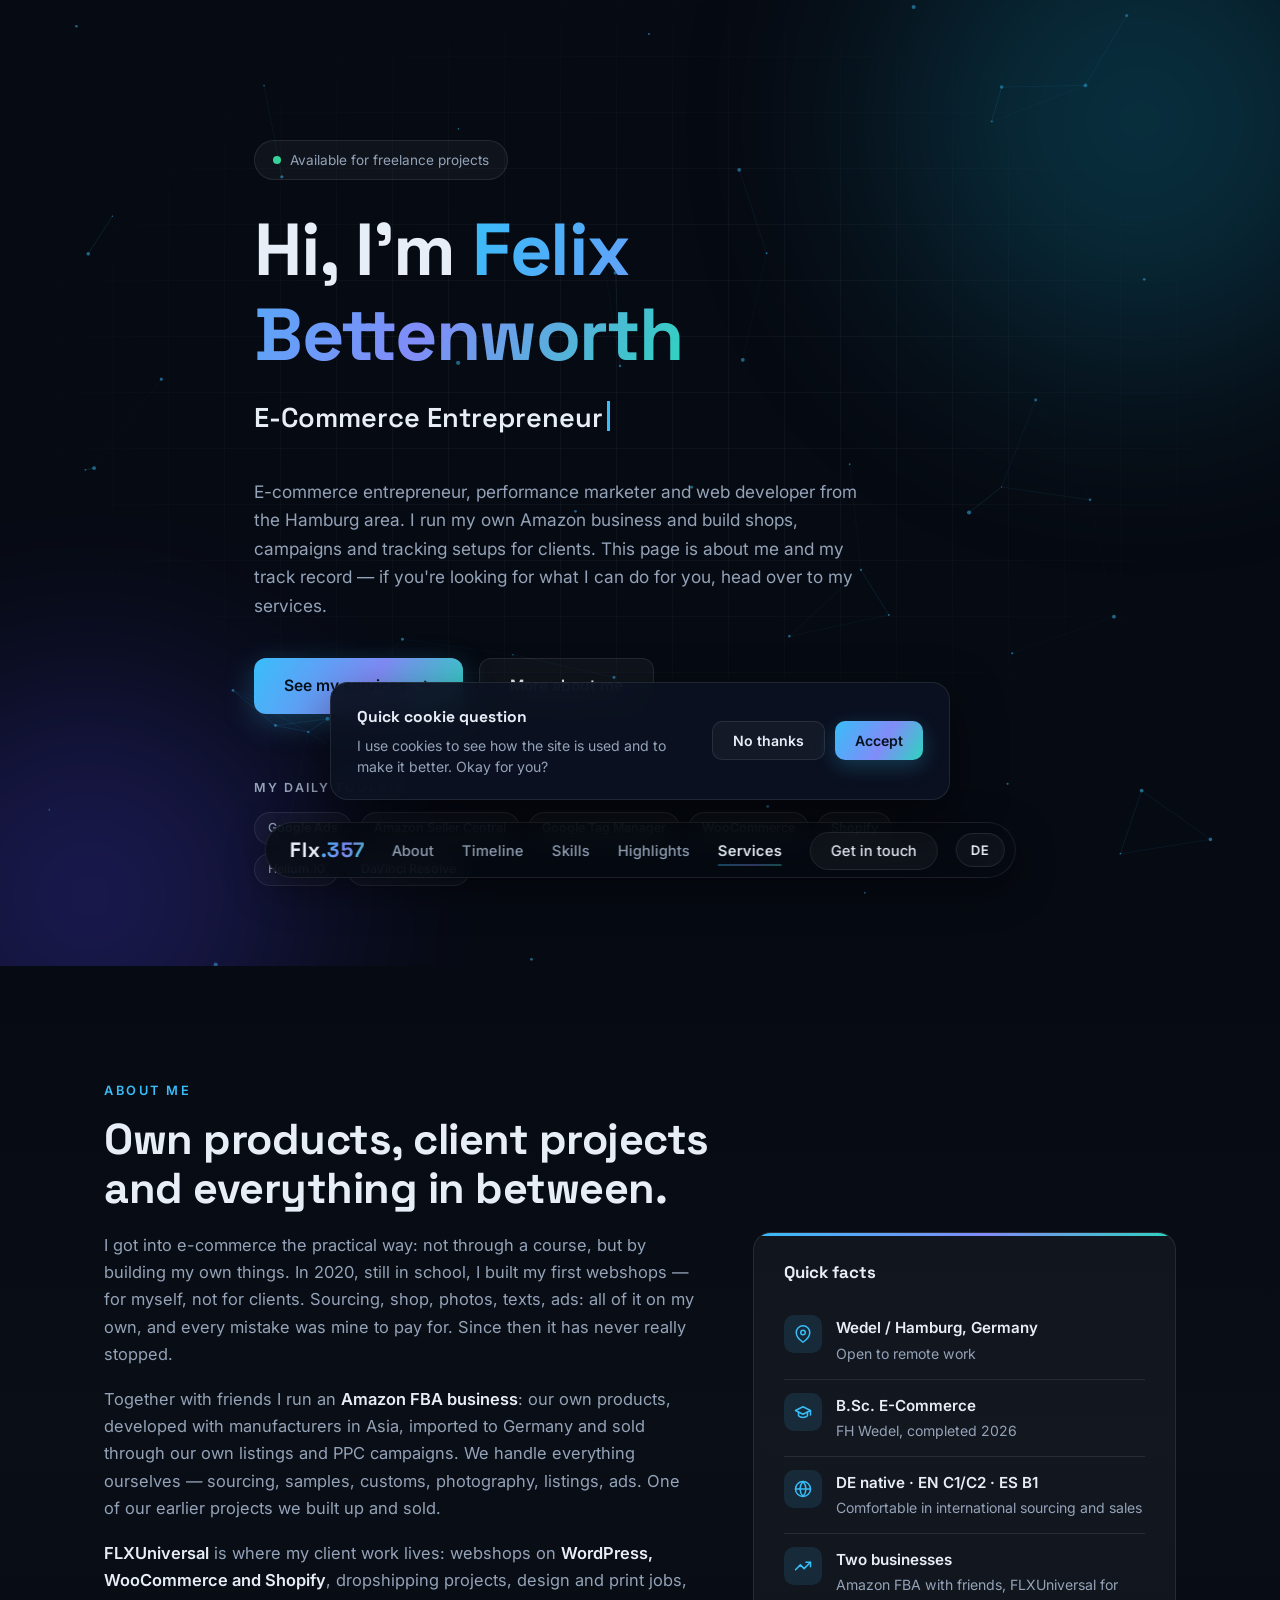
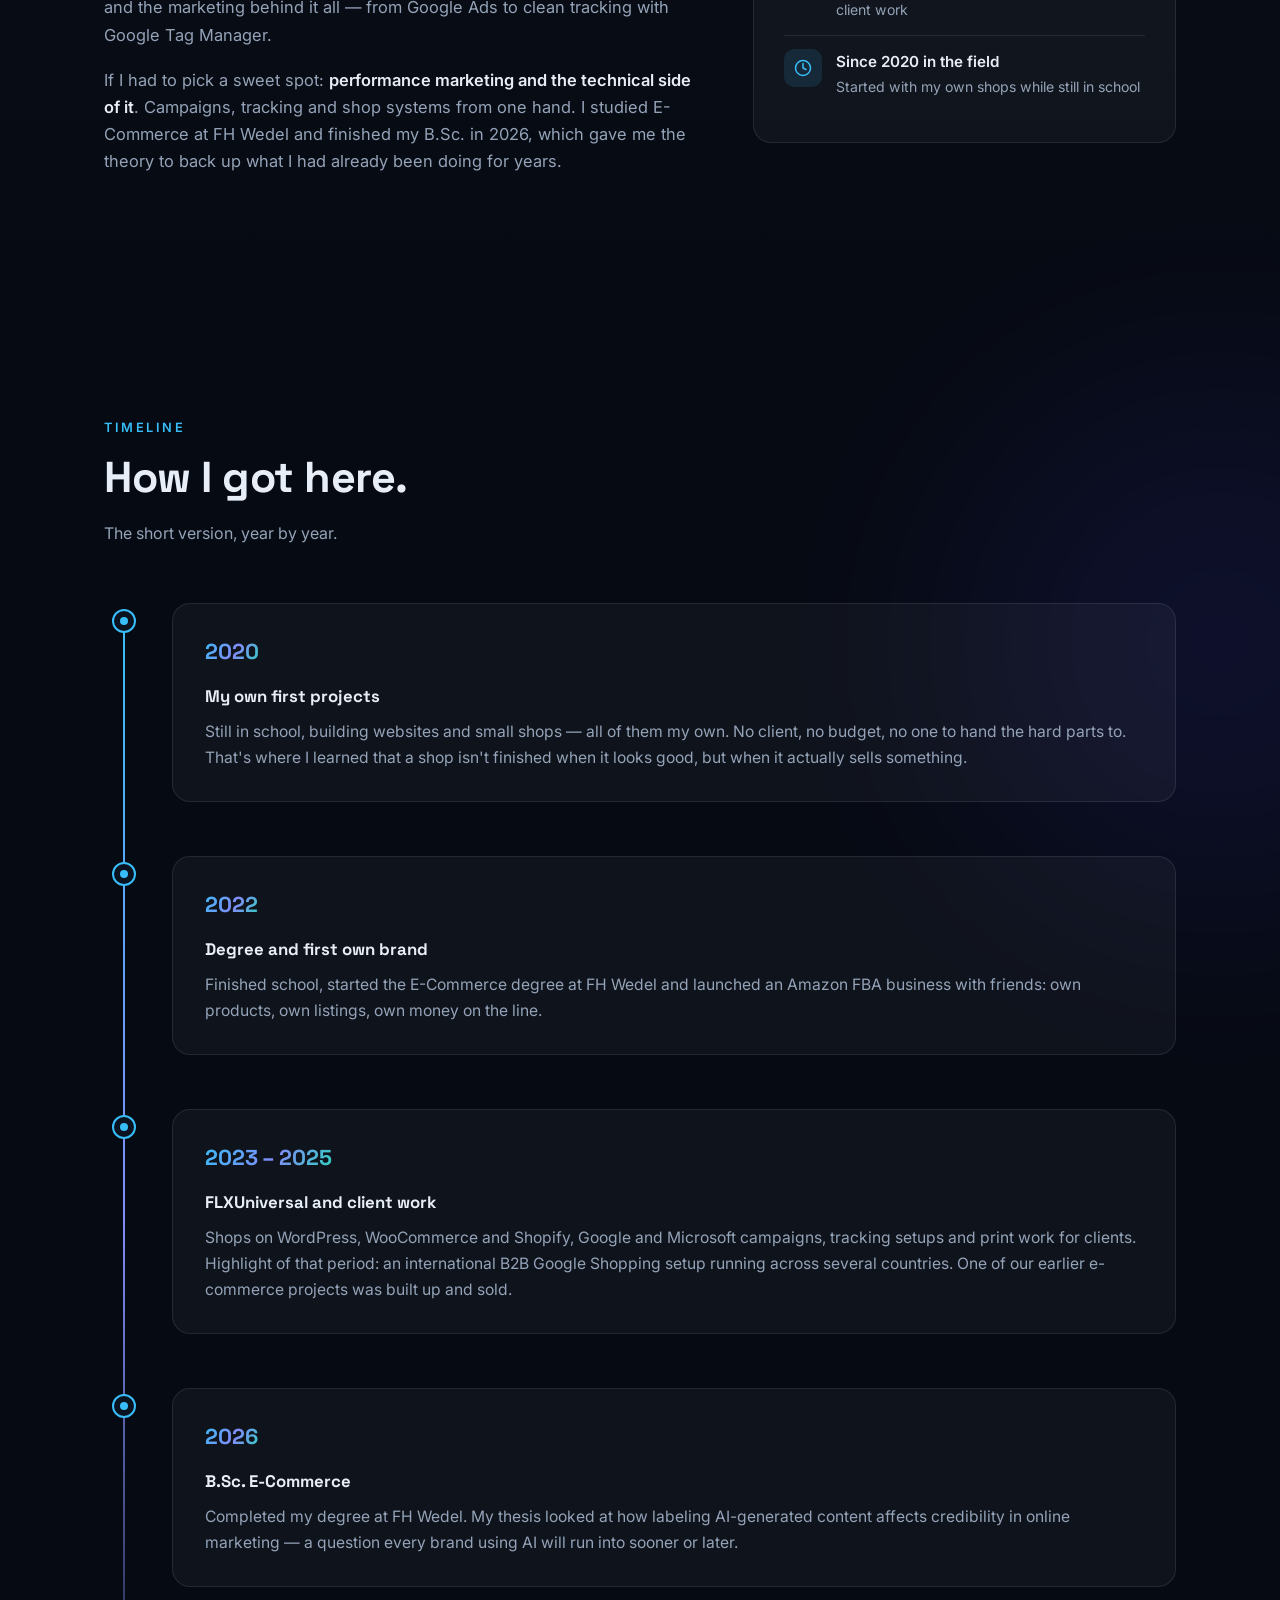
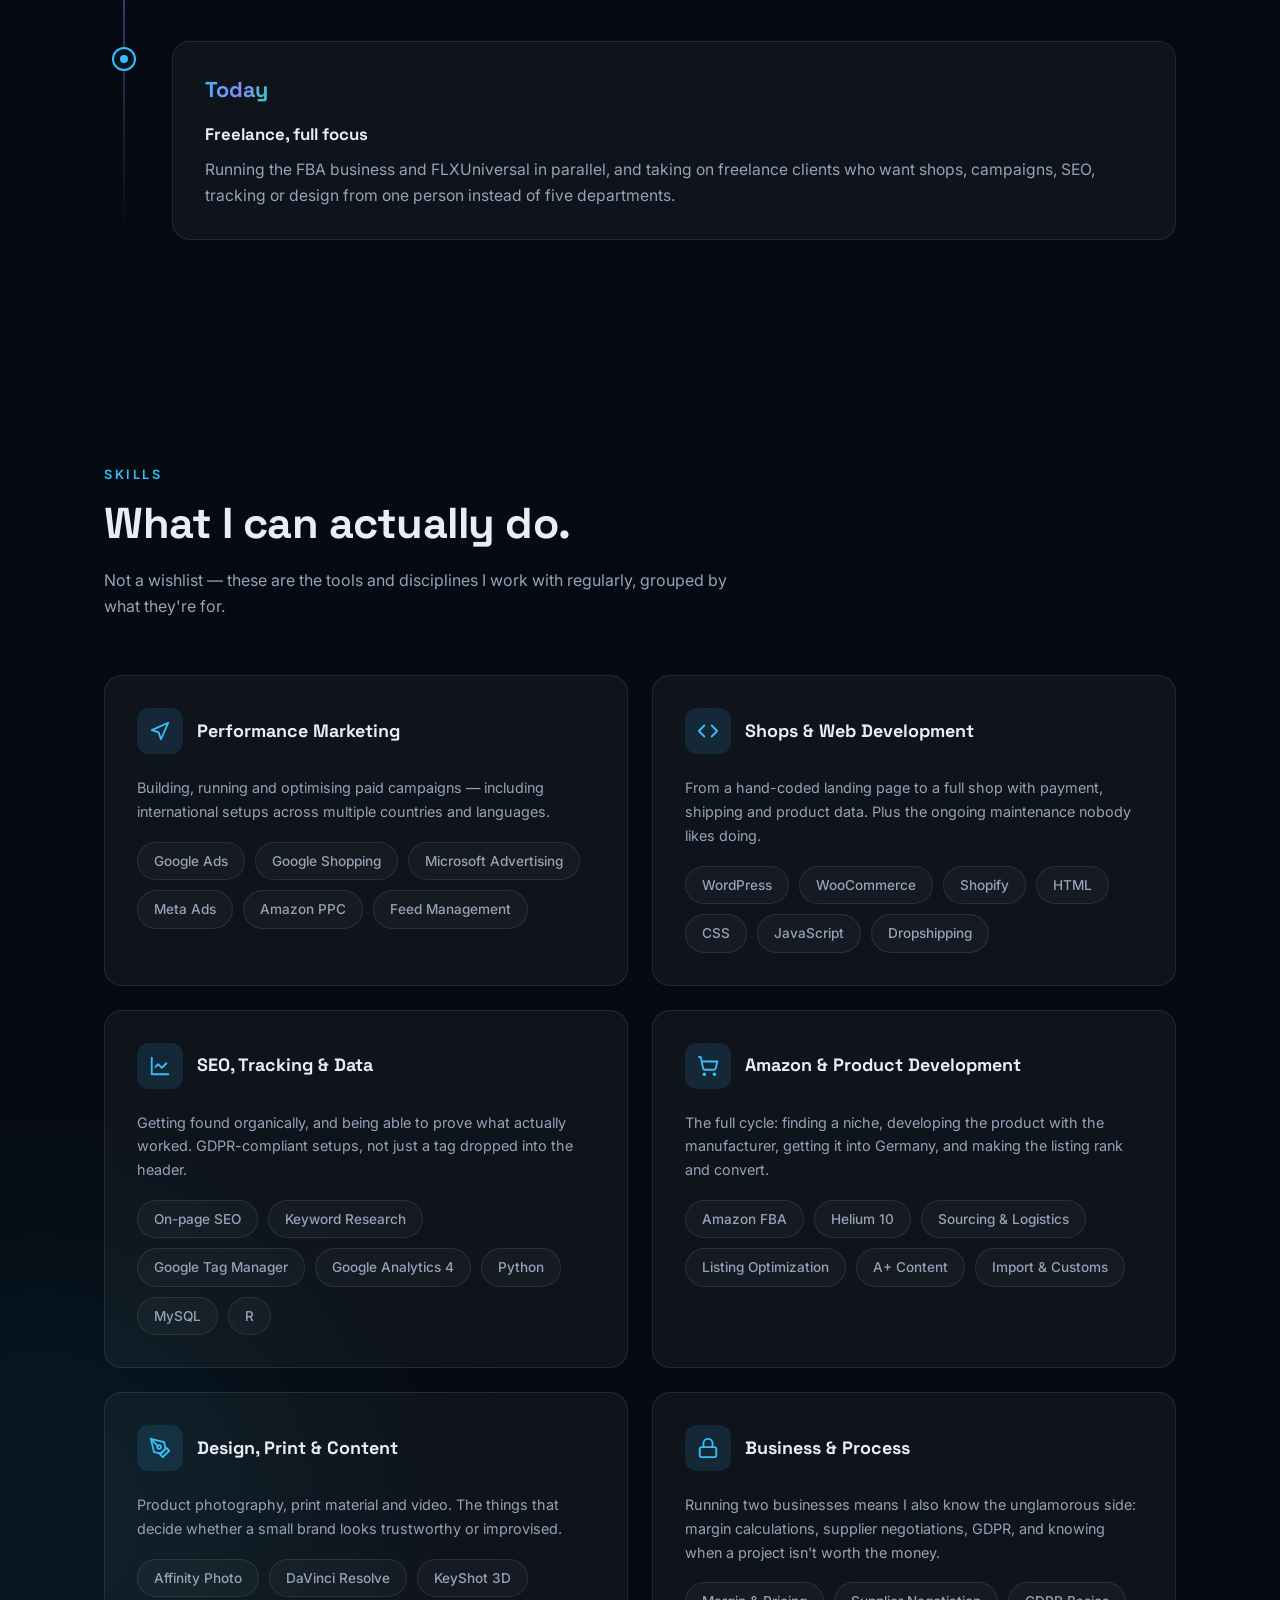
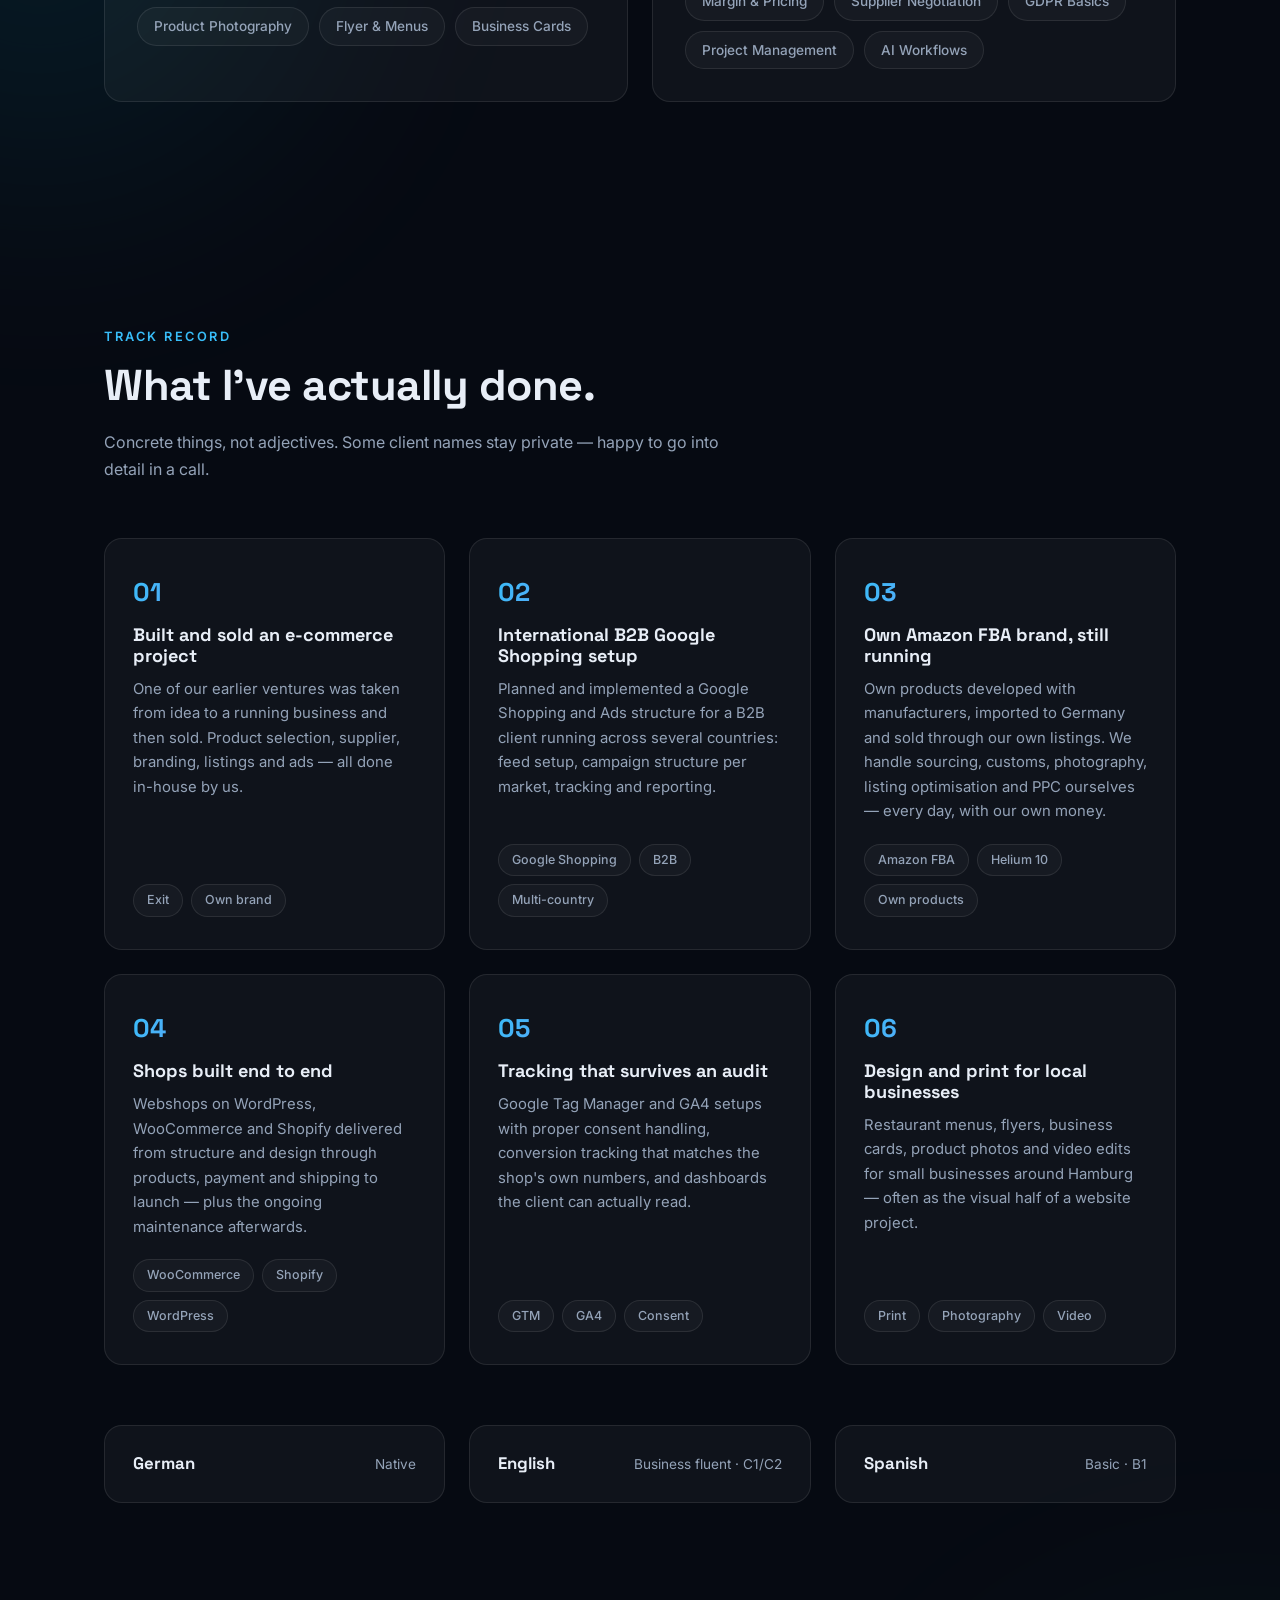
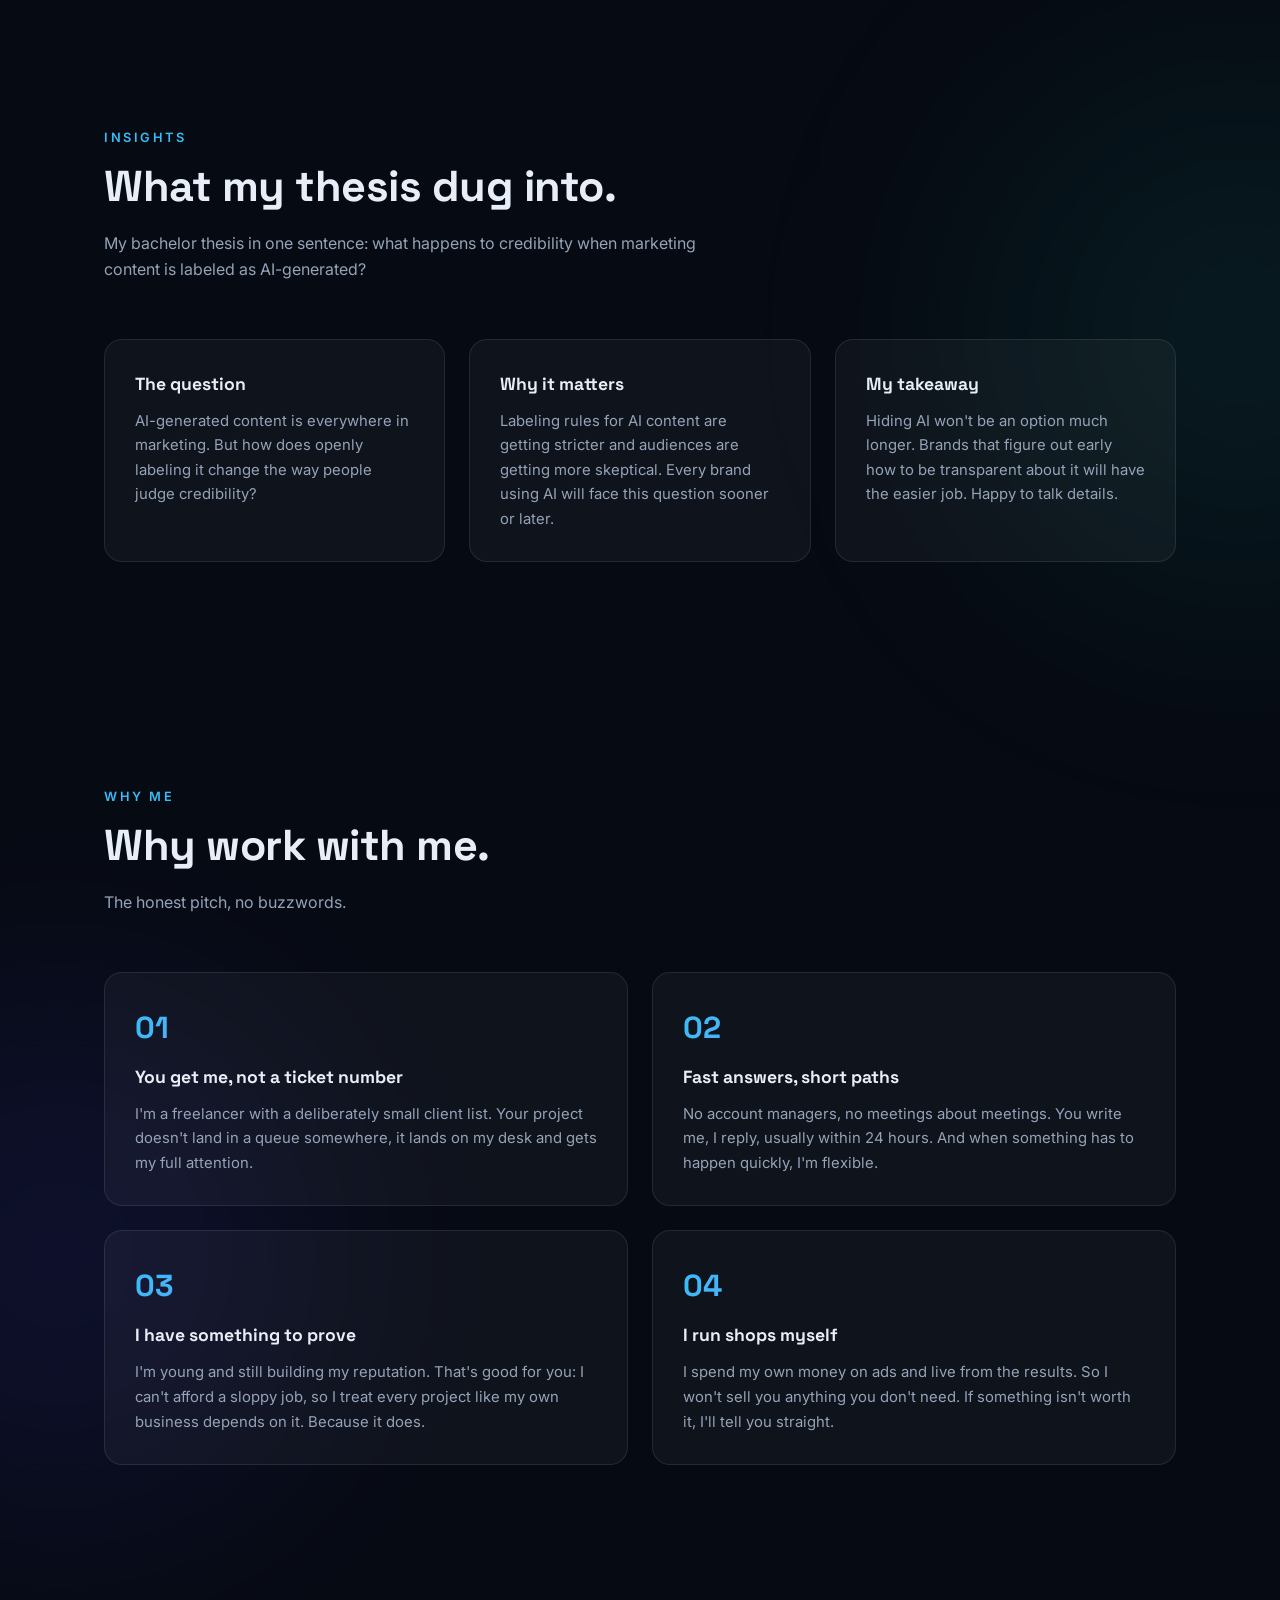
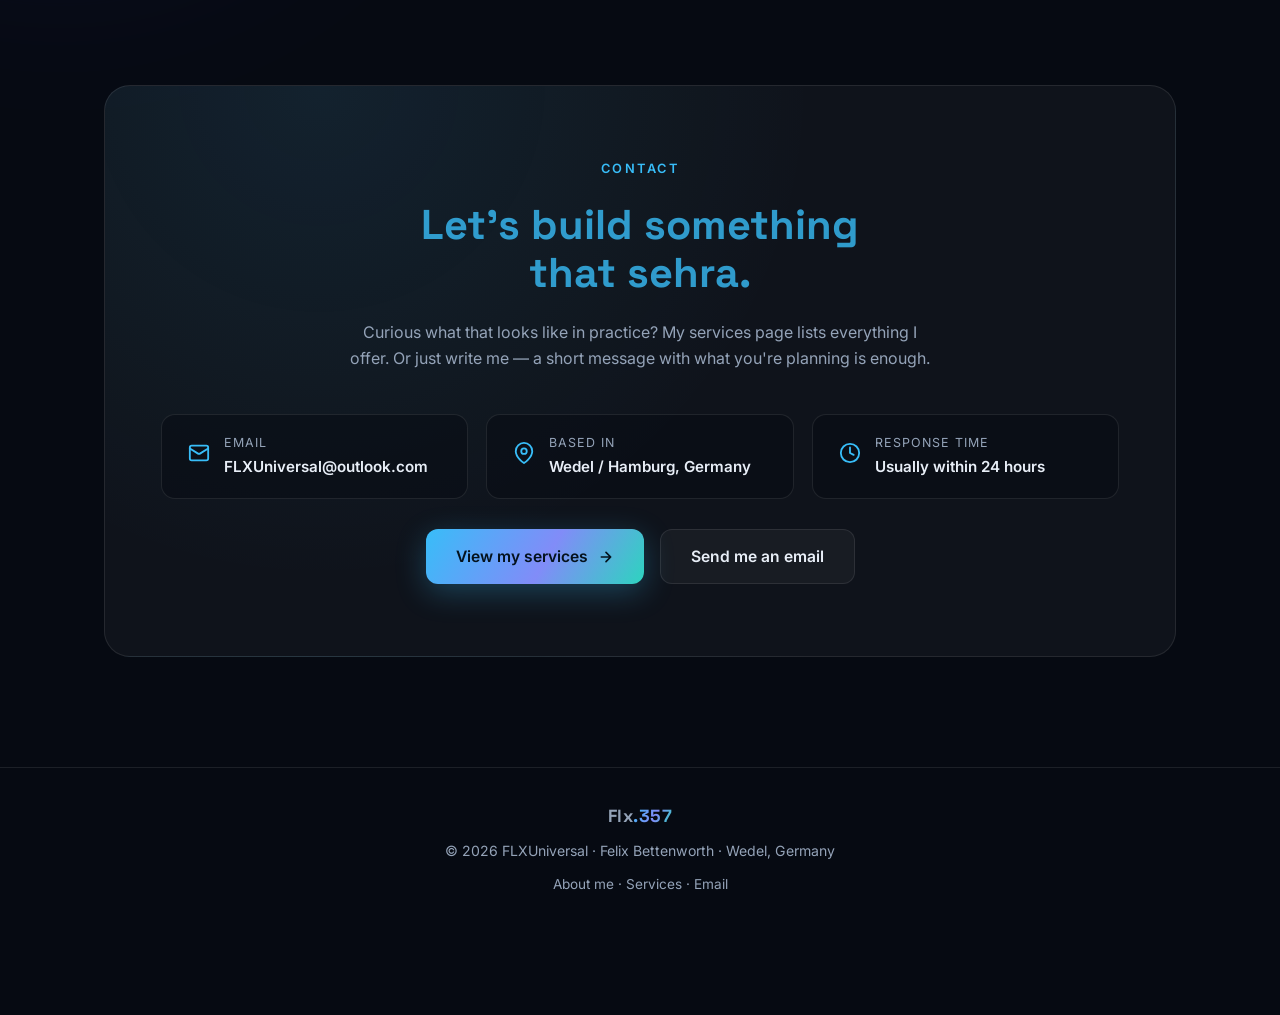
==== commit e853d500: "3.1 bug fixes" ====
--- a/index.html
+++ b/index.html
@@ -372,3 +372,65 @@
         <h4 data-i18n="why4.title">I run shops myself</h4>
         <p data-i18n="why4.text">I spend my own money on ads and live from the results. So I won't sell you anything you don't need. If something isn't worth it, I'll tell you straight.</p>
       </div>
+    </div>
+  </div>
+</section>
+
+<!-- ================= CONTACT ================= -->
+<section id="contact">
+  <div class="container">
+    <div class="contact-wrap reveal">
+      <span class="sec-tag" data-i18n="contact.tag">Contact</span>
+      <h2 data-scramble data-i18n="contact.title">Let's build something<br>that sells.</h2>
+      <p data-i18n="contact.text">Curious what that looks like in practice? My services page lists everything I offer. Or just write me — a short message with what you're planning is enough.</p>
+      <!-- Derselbe Kontaktblock steht auch auf der Leistungsseite,
+           nur mit anderen Zielen bei den beiden Buttons. -->
+      <div class="contact-cards">
+        <a class="c-card" href="mailto:FLXUniversal@outlook.com">
+          <span class="ico"><svg width="22" height="22" viewBox="0 0 24 24" fill="none" stroke="currentColor" stroke-width="2" stroke-linecap="round" stroke-linejoin="round"><rect width="20" height="16" x="2" y="4" rx="2"/><path d="m22 7-8.97 5.7a1.94 1.94 0 0 1-2.06 0L2 7"/></svg></span>
+          <div><span data-i18n="contact.emailLabel">Email</span><b>FLXUniversal@outlook.com</b></div>
+        </a>
+        <div class="c-card">
+          <span class="ico"><svg width="22" height="22" viewBox="0 0 24 24" fill="none" stroke="currentColor" stroke-width="2" stroke-linecap="round" stroke-linejoin="round"><path d="M21 10c0 7-9 13-9 13s-9-6-9-13a9 9 0 0 1 18 0Z"/><circle cx="12" cy="10" r="3"/></svg></span>
+          <div><span data-i18n="contact.locLabel">Based in</span><b data-i18n="contact.loc">Wedel / Hamburg, Germany</b></div>
+        </div>
+        <div class="c-card">
+          <span class="ico"><svg width="22" height="22" viewBox="0 0 24 24" fill="none" stroke="currentColor" stroke-width="2" stroke-linecap="round" stroke-linejoin="round"><circle cx="12" cy="12" r="10"/><path d="M12 6v6l4 2"/></svg></span>
+          <div><span data-i18n="contact.timeLabel">Response time</span><b data-i18n="contact.time">Usually within 24 hours</b></div>
+        </div>
+      </div>
+      <div class="btn-row">
+        <a href="services.html" class="btn btn-primary"><span data-i18n="contact.btnServices">View my services</span>
+          <svg width="16" height="16" viewBox="0 0 24 24" fill="none" stroke="currentColor" stroke-width="2.5" stroke-linecap="round" stroke-linejoin="round"><path d="M5 12h14M12 5l7 7-7 7"/></svg>
+        </a>
+        <a href="mailto:FLXUniversal@outlook.com" class="btn btn-ghost" data-i18n="contact.btnMail">Send me an email</a>
+      </div>
+    </div>
+  </div>
+</section>
+
+<footer>
+  <div class="container">
+    <span class="logo">Flx<span style="background:var(--grad);-webkit-background-clip:text;background-clip:text;color:transparent">.357</span></span>
+    <p>© <span id="year"></span> <span data-i18n="footer.text">FLXUniversal · Felix Bettenworth · Wedel, Germany</span></p>
+    <p class="footer-links"><a href="index.html" data-i18n="footer.l1">About me</a> · <a href="services.html" data-i18n="footer.l2">Services</a> · <a href="mailto:FLXUniversal@outlook.com" data-i18n="footer.l3">Email</a></p>
+  </div>
+</footer>
+
+<!-- Cookie-Banner: taucht nur auf, solange der Besucher noch keine
+     Entscheidung getroffen hat. Die Logik dazu steckt in script.js
+     (dort ist auch die Stelle für den Google Tag Manager markiert). -->
+<div id="cookieBanner" class="cookie-banner" hidden>
+  <div class="cookie-text">
+    <b data-i18n="cookie.title">Quick cookie question</b>
+    <p data-i18n="cookie.text">I use cookies to see how the site is used and to make it better. Okay for you?</p>
+  </div>
+  <div class="cookie-actions">
+    <button id="cookieDecline" class="cookie-btn cookie-btn-ghost" data-i18n="cookie.decline">No thanks</button>
+    <button id="cookieAccept" class="cookie-btn cookie-btn-accept" data-i18n="cookie.accept">Accept</button>
+  </div>
+</div>
+
+<script src="script.js"></script>
+</body>
+</html>
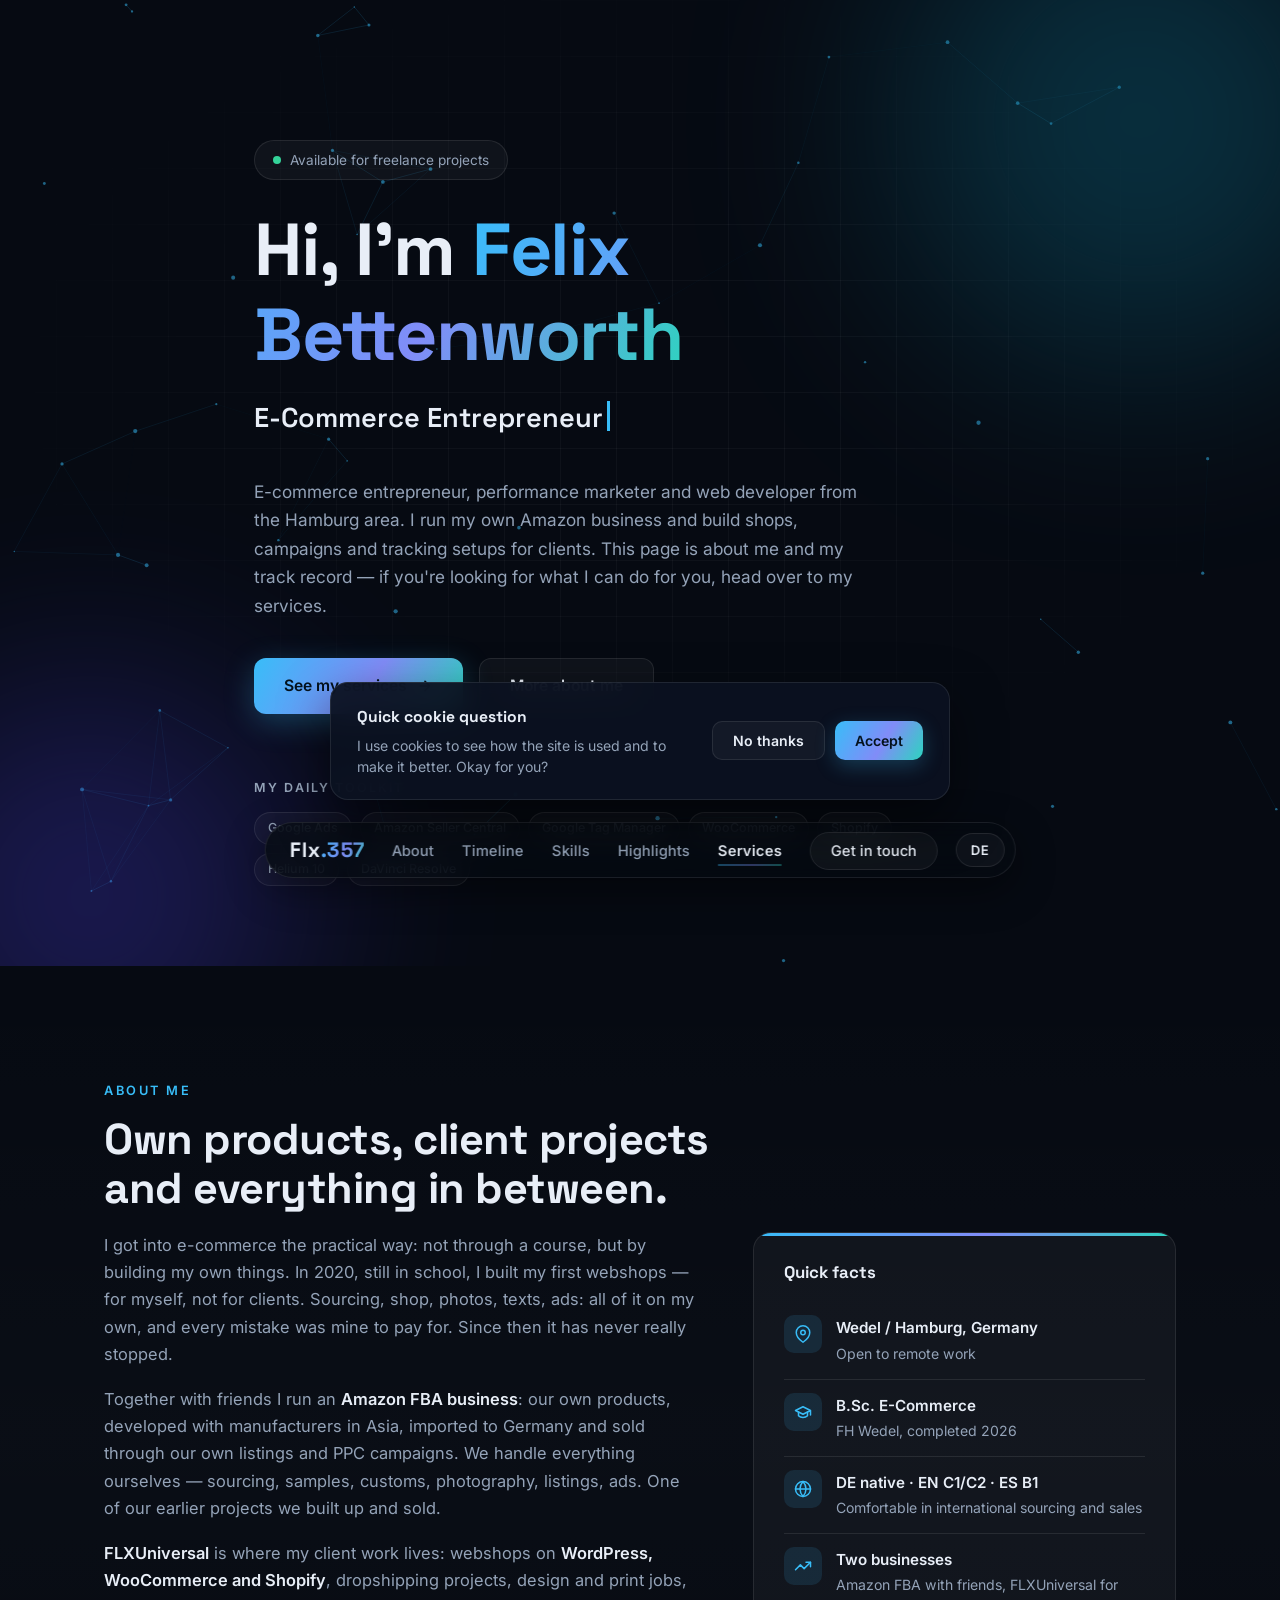
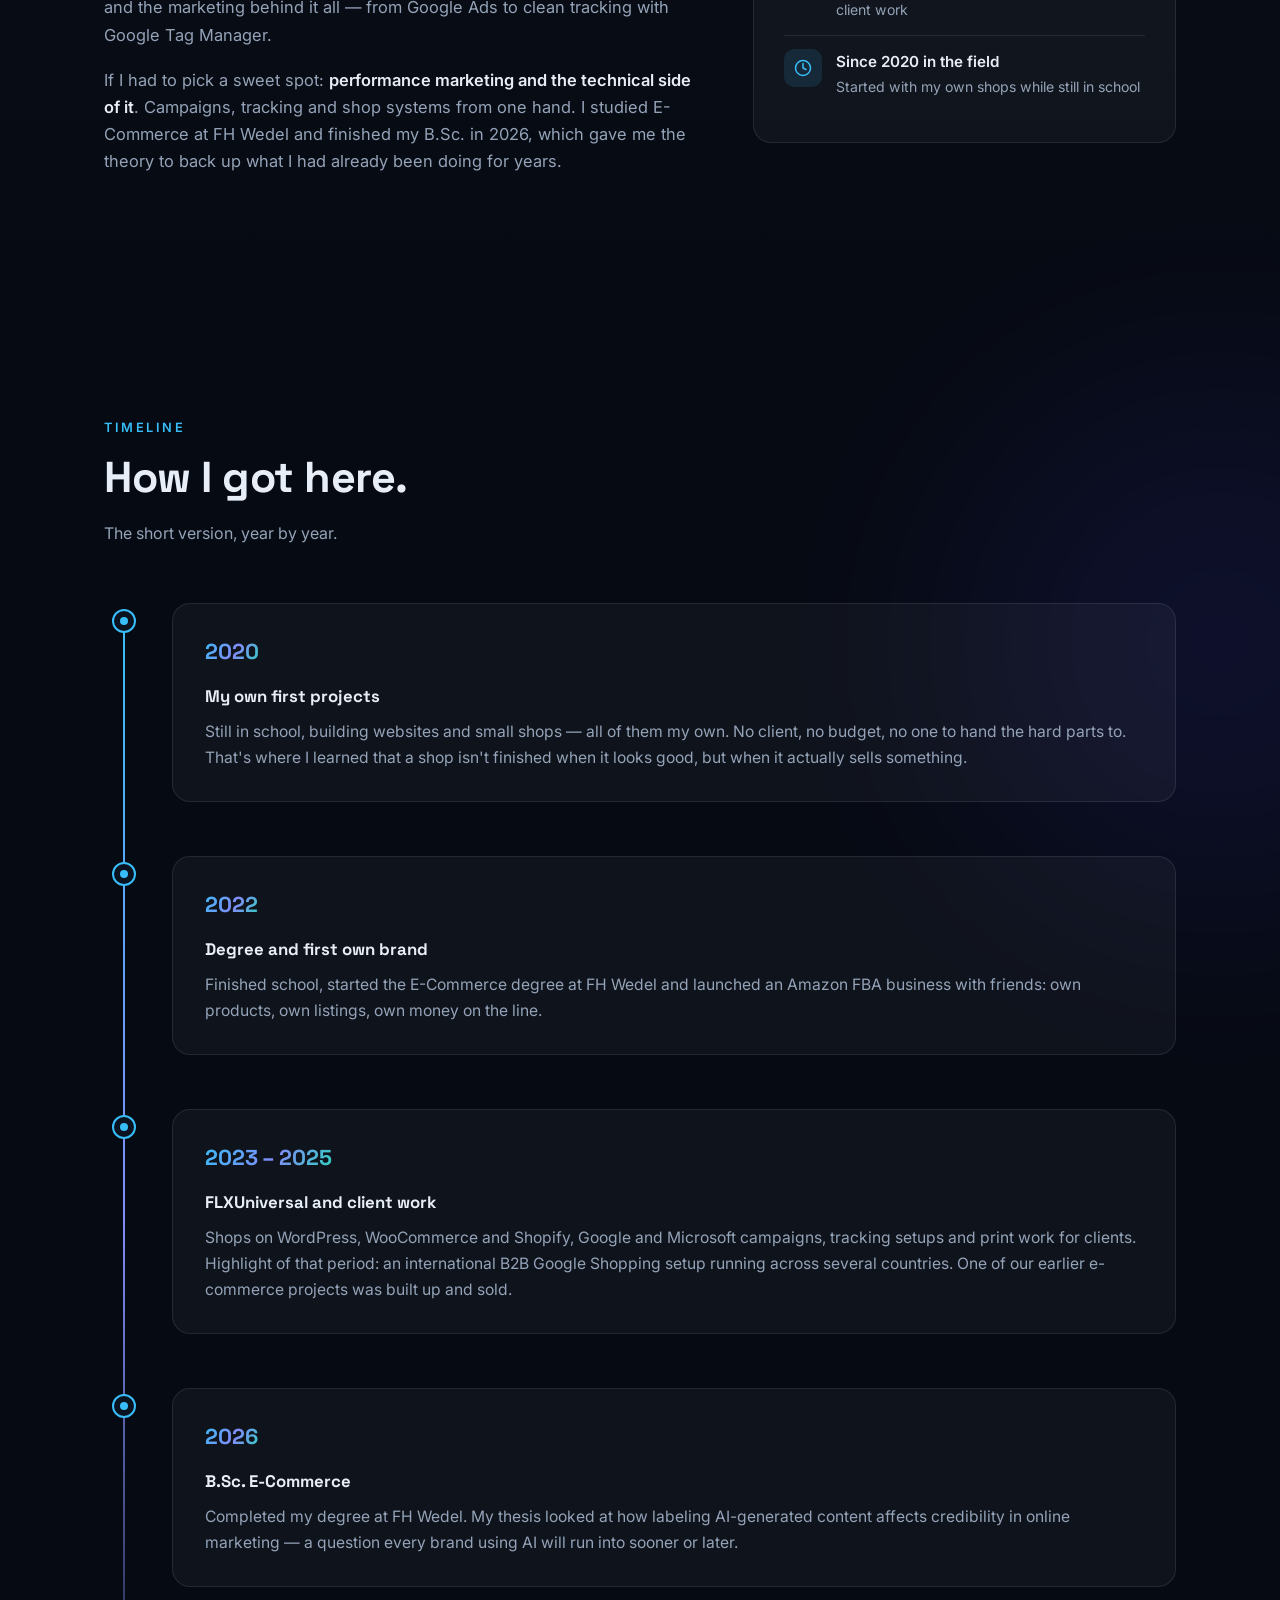
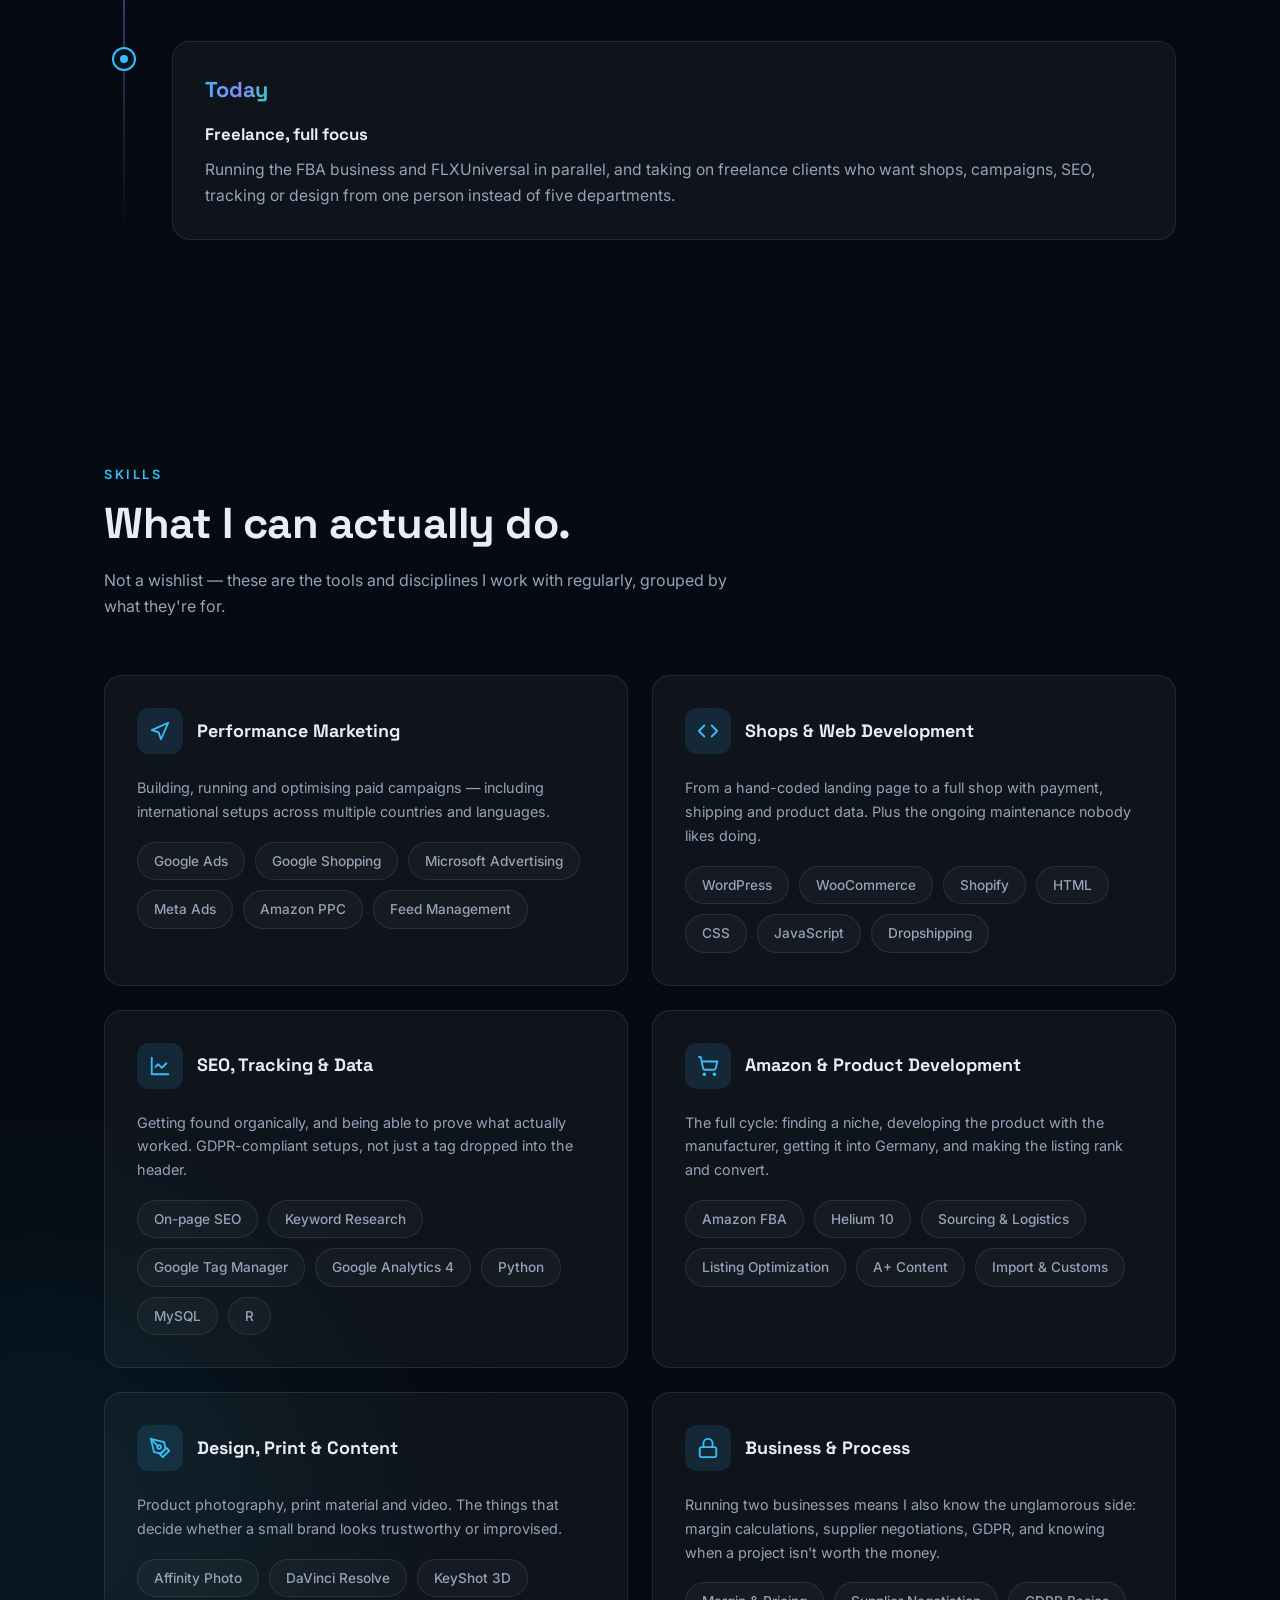
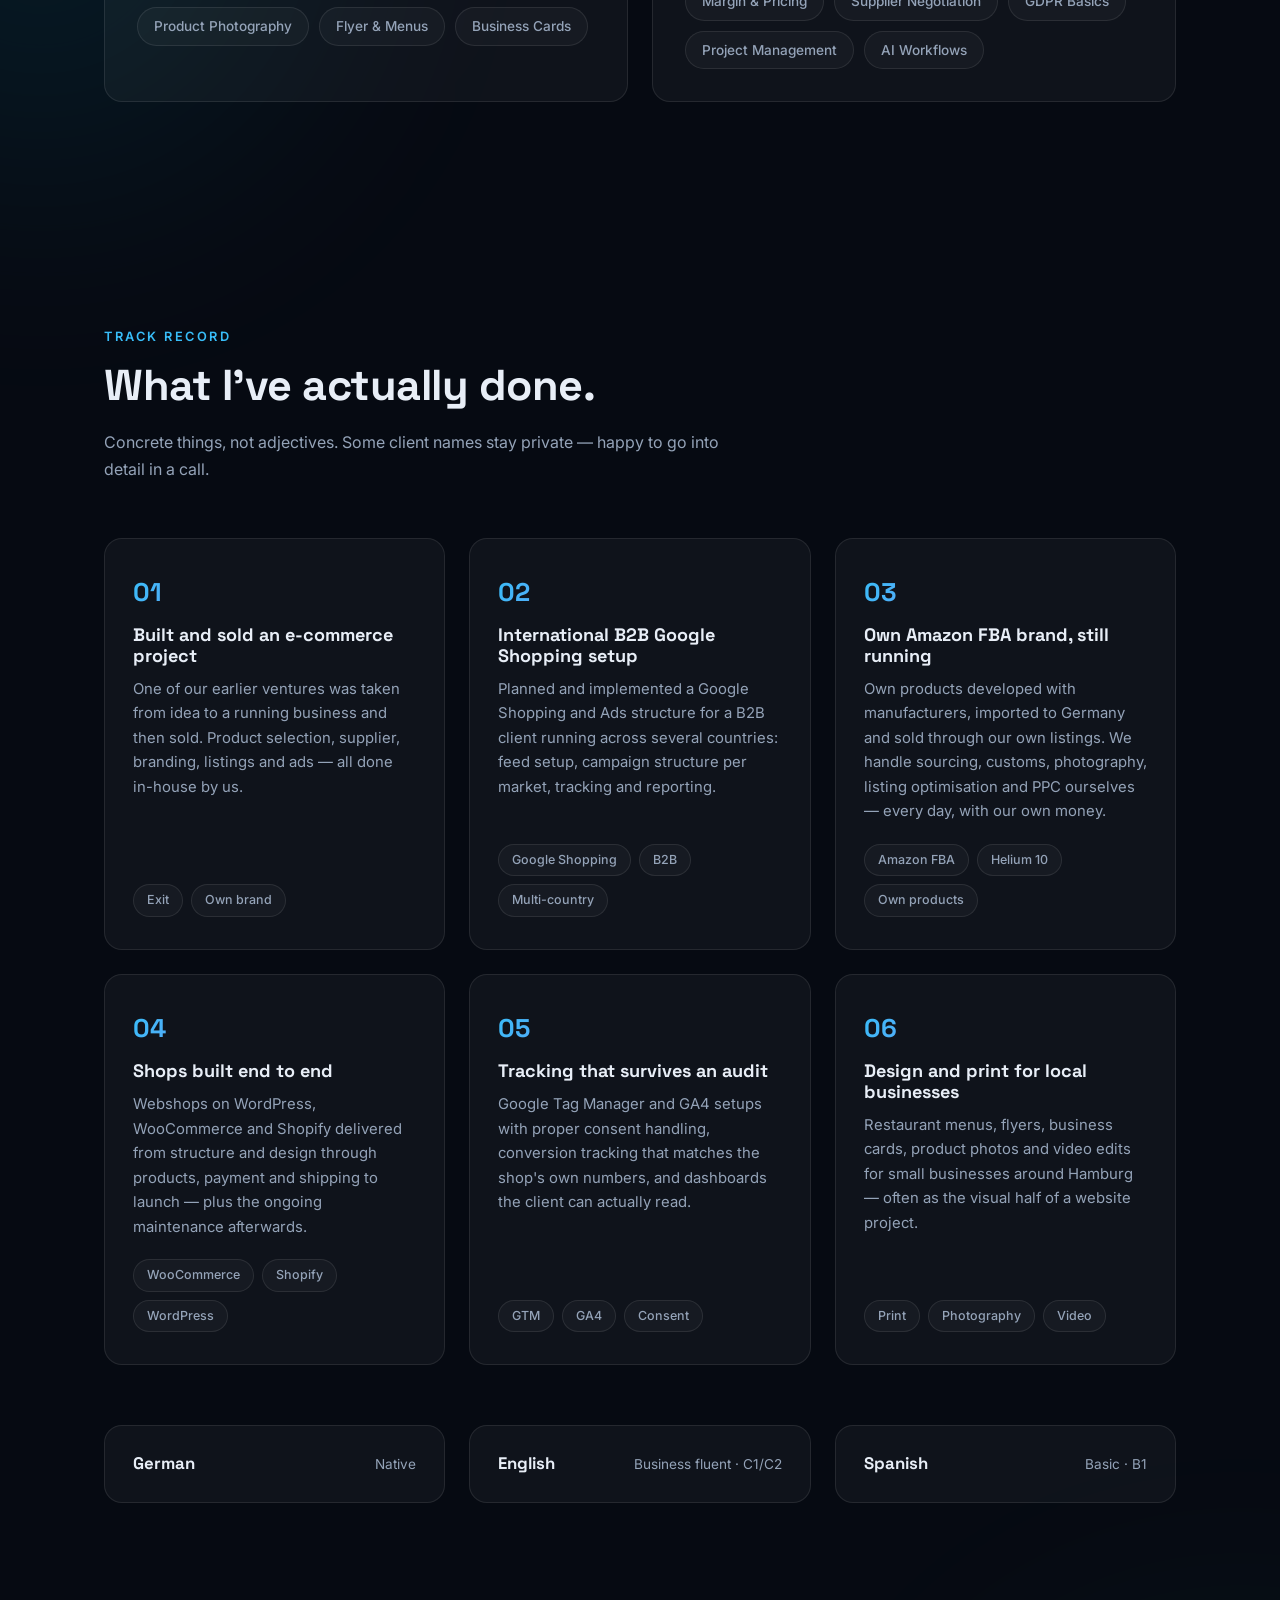
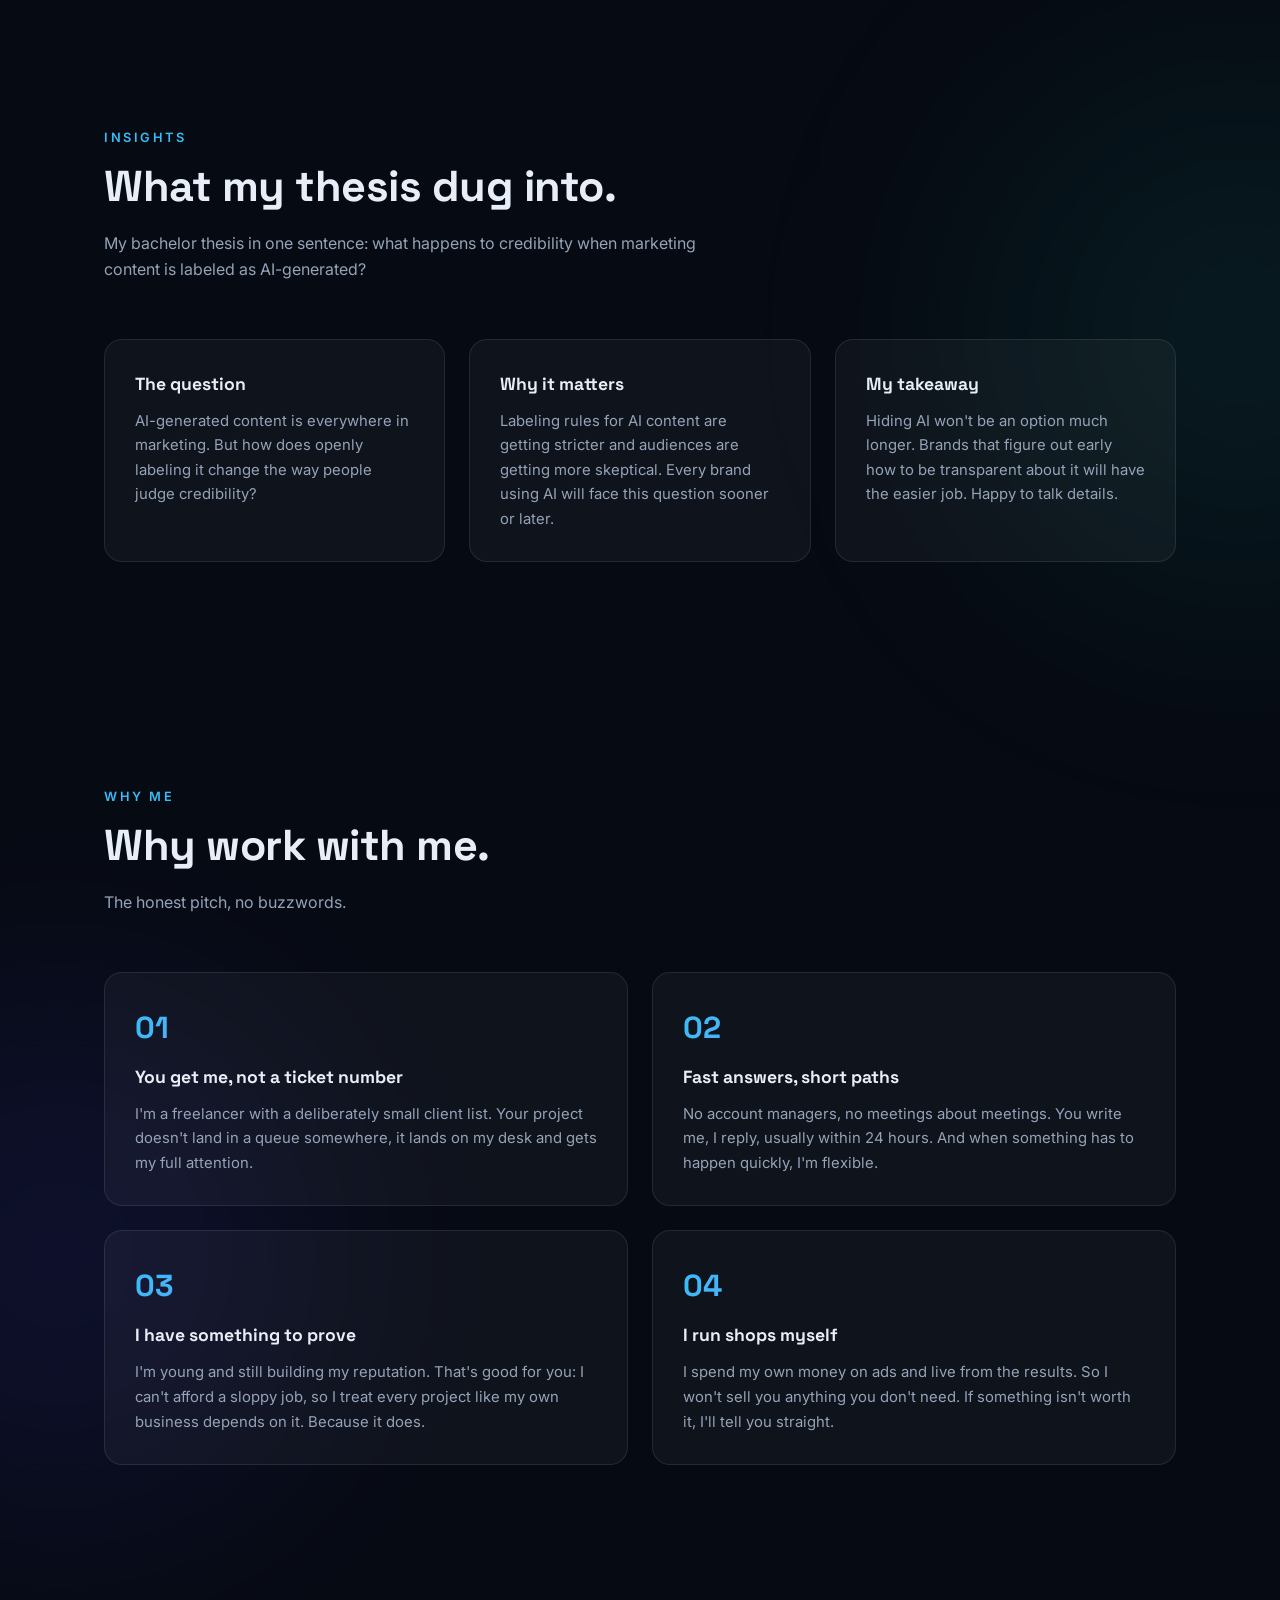
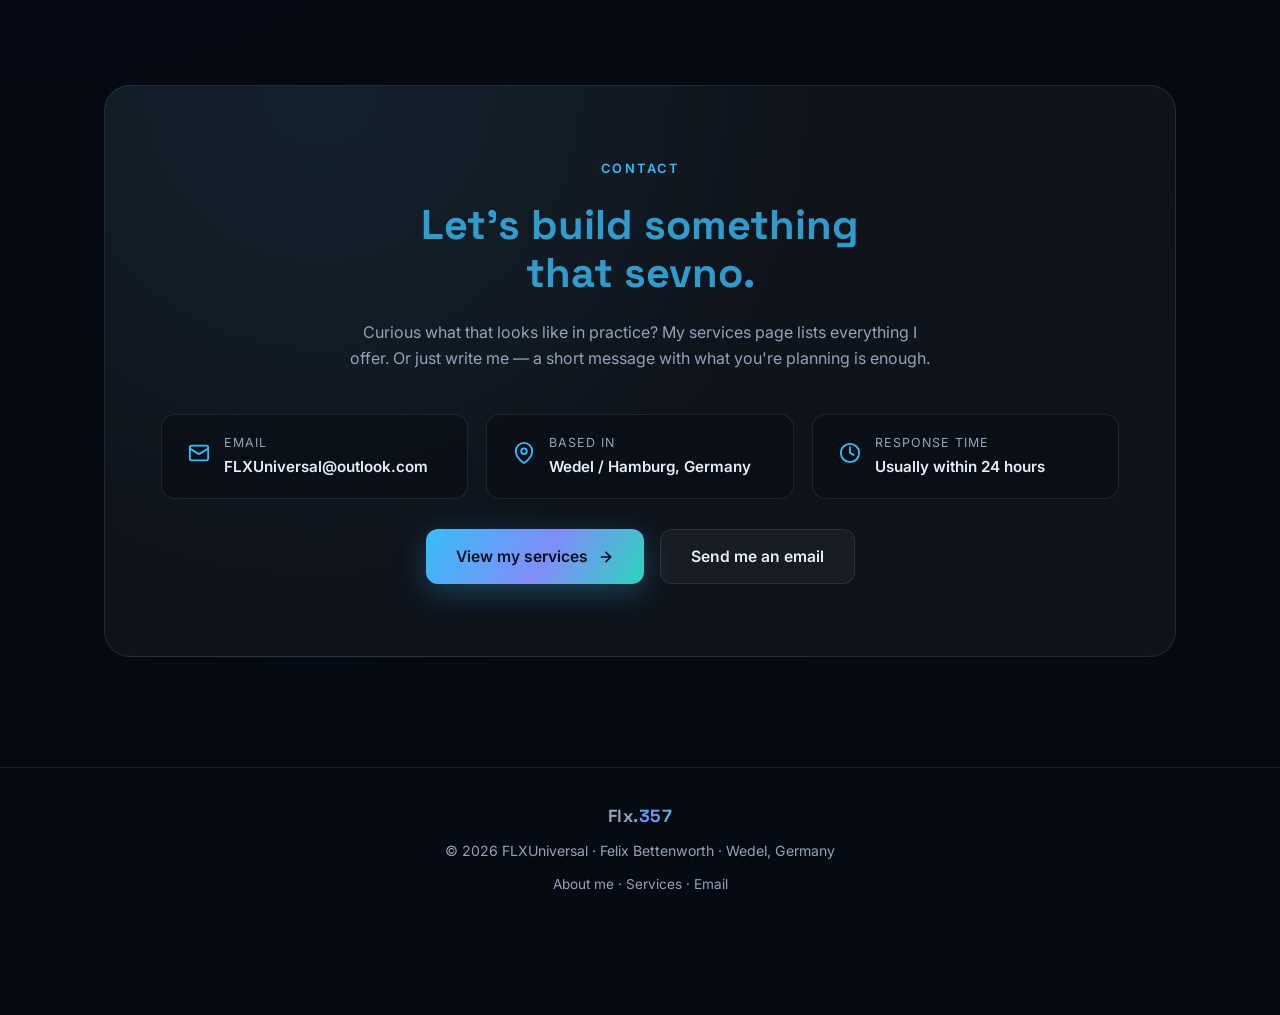
==== commit 908baa3d: "3.3 bug fixes" ====
--- a/index.html
+++ b/index.html
@@ -433,4 +433,5 @@
 
 <script src="script.js"></script>
 </body>
-</html>
+</html> 
+ 
--- a/style.css
+++ b/style.css
@@ -1,13 +1,13 @@
 /* ==========================================================================
-   FLXUniversal — Felix Bettenworth, Portfolio
+   FLXUniversal â€” Felix Bettenworth, Portfolio
    style.css
    --------------------------------------------------------------------------
    Aufbau der Datei:
-   1.  Variablen & Grundgerüst
+   1.  Variablen & GrundgerÃ¼st
    2.  Scroll-Fortschrittsbalken
    3.  Navigation (Desktop: Dock unten / Mobil: Leiste oben)
    4.  Hero (Startbereich)
-   5.  Section-Überschriften (wiederverwendet)
+   5.  Section-Ãœberschriften (wiederverwendet)
    5b. Hintergrund-Glows
    6.  About
    7.  Timeline (Werdegang)
@@ -24,16 +24,16 @@
 
 
 /* --------------------------------------------------------------------------
-   0. Ersatzschriften mit angeglichenen Maßen
+   0. Ersatzschriften mit angeglichenen MaÃŸen
    Die beiden Schriften kommen von Google Fonts und sind erst nach ein paar
-   hundert Millisekunden da. Bis dahin zeigt der Browser eine Systemschrift —
+   hundert Millisekunden da. Bis dahin zeigt der Browser eine Systemschrift â€”
    und wenn die anders breit und hoch ist, springt beim Umschalten die ganze
-   Seite. Genau das war das Ruckeln beim Öffnen der Leistungsseite.
-
-   Die Lösung: der Systemschrift per size-adjust und den override-Angaben
-   dieselben Maße verpassen wie der echten Schrift. Dann ist der Wechsel
-   fast nicht mehr zu sehen. Die Werte sind Erfahrungswerte für Arial als
-   Ersatz — Prozentpunkte hin oder her ändern das Ergebnis kaum.
+   Seite. Genau das war das Ruckeln beim Ã–ffnen der Leistungsseite.
+
+   Die LÃ¶sung: der Systemschrift per size-adjust und den override-Angaben
+   dieselben MaÃŸe verpassen wie der echten Schrift. Dann ist der Wechsel
+   fast nicht mehr zu sehen. Die Werte sind Erfahrungswerte fÃ¼r Arial als
+   Ersatz â€” Prozentpunkte hin oder her Ã¤ndern das Ergebnis kaum.
    -------------------------------------------------------------------------- */
 
 @font-face {
@@ -56,39 +56,39 @@
 
 
 /* --------------------------------------------------------------------------
-   1. Variablen & Grundgerüst
+   1. Variablen & GrundgerÃ¼st
    Alle Farben und Grundwerte liegen zentral in :root.
-   Wer das Farbschema ändern will, muss nur hier anfassen.
+   Wer das Farbschema Ã¤ndern will, muss nur hier anfassen.
    -------------------------------------------------------------------------- */
 
 :root {
-  /* Hintergründe */
+  /* HintergrÃ¼nde */
   --bg: #060a12;                        /* Seitenhintergrund, fast schwarz */
   --bg-soft: #0b1220;                   /* etwas helleres Dunkelblau */
 
-  /* Kartenflächen und Ränder (halbtransparentes Weiß) */
+  /* KartenflÃ¤chen und RÃ¤nder (halbtransparentes WeiÃŸ) */
   --surface: rgba(255, 255, 255, .04);
   --surface-strong: rgba(255, 255, 255, .07);
   --border: rgba(255, 255, 255, .09);
 
   /* Textfarben */
   --text: #e8eef7;                      /* Haupttext, helles Grau-Blau */
-  --muted: #94a3b8;                     /* Nebentext, gedämpft */
+  --muted: #94a3b8;                     /* Nebentext, gedÃ¤mpft */
 
   /* Akzentfarben */
   --accent: #38bdf8;                    /* Himmelblau */
   --accent-2: #818cf8;                  /* Violett */
-  --accent-3: #2dd4bf;                  /* Türkis */
+  --accent-3: #2dd4bf;                  /* TÃ¼rkis */
   --grad: linear-gradient(120deg, #38bdf8, #818cf8 55%, #2dd4bf);
 
   /* Sonstiges */
   --radius: 18px;                                /* Standard-Eckenrundung */
   /* Die "Ersatz"-Schriften aus Abschnitt 0 stehen als zweite Wahl dahinter */
-  --font-head: "Space Grotesk", "Grotesk Ersatz", sans-serif;   /* Überschriften */
-  --font-body: "Inter", "Inter Ersatz", sans-serif;             /* Fließtext */
-}
-
-/* Reset: Browser-Standardabstände entfernen */
+  --font-head: "Space Grotesk", "Grotesk Ersatz", sans-serif;   /* Ãœberschriften */
+  --font-body: "Inter", "Inter Ersatz", sans-serif;             /* FlieÃŸtext */
+}
+
+/* Reset: Browser-StandardabstÃ¤nde entfernen */
 * {
   margin: 0;
   padding: 0;
@@ -97,8 +97,8 @@
 
 html {
   scroll-behavior: smooth;      /* sanftes Scrollen bei Anker-Links */
-  scroll-padding-top: 90px;     /* Platz für die fixe Navigation beim Anspringen (mobil) */
-  overflow-x: hidden;           /* doppelt hält besser: nie horizontal scrollen */
+  scroll-padding-top: 90px;     /* Platz fÃ¼r die fixe Navigation beim Anspringen (mobil) */
+  overflow-x: hidden;           /* doppelt hÃ¤lt besser: nie horizontal scrollen */
 }
 
 body {
@@ -144,7 +144,7 @@
 
 /* --------------------------------------------------------------------------
    2. Scroll-Fortschrittsbalken
-   Dünner Balken ganz oben. Die Breite setzt script.js beim Scrollen.
+   DÃ¼nner Balken ganz oben. Die Breite setzt script.js beim Scrollen.
    -------------------------------------------------------------------------- */
 
 #progress {
@@ -163,7 +163,7 @@
    3. Navigation
    Desktop: schwebendes Dock am unteren Bildschirmrand.
    Auf kleineren Bildschirmen (Abschnitt 16) wird die Nav wieder
-   zur klassischen Leiste oben mit Burger-Menü.
+   zur klassischen Leiste oben mit Burger-MenÃ¼.
    -------------------------------------------------------------------------- */
 
 nav {
@@ -187,7 +187,7 @@
   padding: 10px 10px 10px 24px;
 }
 
-/* Logo "Flx.357" — das ".357" bekommt den Farbverlauf */
+/* Logo "Flx.357" â€” das ".357" bekommt den Farbverlauf */
 .logo {
   font-family: var(--font-head);
   font-weight: 700;
@@ -202,7 +202,7 @@
   color: transparent;
 }
 
-/* Rechte Seite der Nav: Menü, Sprachbutton, Burger */
+/* Rechte Seite der Nav: MenÃ¼, Sprachbutton, Burger */
 .nav-right {
   display: flex;
   align-items: center;
@@ -217,7 +217,7 @@
 }
 
 .nav-links li {
-  flex: none;    /* Menüpunkte dürfen im Dock nicht zusammengequetscht werden */
+  flex: none;    /* MenÃ¼punkte dÃ¼rfen im Dock nicht zusammengequetscht werden */
 }
 
 .nav-links a {
@@ -225,11 +225,11 @@
   color: var(--muted);
   font-weight: 500;
   position: relative;
-  white-space: nowrap;    /* verhindert Umbrüche bei längeren Wörtern ("Über mich") */
+  white-space: nowrap;    /* verhindert UmbrÃ¼che bei lÃ¤ngeren WÃ¶rtern ("Ãœber mich") */
   transition: color .25s;
 }
 
-/* Unterstrich, der bei Hover / aktivem Abschnitt von links reinwächst */
+/* Unterstrich, der bei Hover / aktivem Abschnitt von links reinwÃ¤chst */
 .nav-links a::after {
   content: "";
   position: absolute;
@@ -292,8 +292,8 @@
   background: rgba(56, 189, 248, .1);
 }
 
-/* Burger-Menü: nur auf kleineren Bildschirmen sichtbar (Abschnitt 16).
-   Die drei <span> sind die Striche — mit .open werden sie zum X gedreht. */
+/* Burger-MenÃ¼: nur auf kleineren Bildschirmen sichtbar (Abschnitt 16).
+   Die drei <span> sind die Striche â€” mit .open werden sie zum X gedreht. */
 #burger {
   display: none;
   background: none;
@@ -317,9 +317,9 @@
 #burger.open span:nth-child(2) { opacity: 0; }
 #burger.open span:nth-child(3) { transform: translateY(-7px) rotate(-45deg); }
 
-/* Solange das Handy-Menü offen ist, wird die Seite dahinter gesperrt.
-   Ohne das lässt sich der Inhalt hinter dem Overlay horizontal verschieben.
-   script.js setzt die Klasse beim Öffnen und entfernt sie beim Schließen. */
+/* Solange das Handy-MenÃ¼ offen ist, wird die Seite dahinter gesperrt.
+   Ohne das lÃ¤sst sich der Inhalt hinter dem Overlay horizontal verschieben.
+   script.js setzt die Klasse beim Ã–ffnen und entfernt sie beim SchlieÃŸen. */
 body.menu-open {
   overflow: hidden;
 }
@@ -339,7 +339,7 @@
   overflow: hidden;
 }
 
-/* Zeichenfläche für das Partikel-Netzwerk (füllt den ganzen Hero) */
+/* ZeichenflÃ¤che fÃ¼r das Partikel-Netzwerk (fÃ¼llt den ganzen Hero) */
 #particles {
   position: absolute;
   inset: 0;
@@ -379,8 +379,8 @@
   50%      { transform: translateY(40px) scale(1.06); }
 }
 
-/* Dezentes Gitternetz — reines CSS aus zwei Verlaufslinien.
-   Die mask-image blendet es zu den Rändern hin aus. */
+/* Dezentes Gitternetz â€” reines CSS aus zwei Verlaufslinien.
+   Die mask-image blendet es zu den RÃ¤ndern hin aus. */
 .hero-grid {
   position: absolute;
   inset: 0;
@@ -398,7 +398,7 @@
   max-width: 820px;
 }
 
-/* Kleines "Available"-Badge mit pulsierendem grünem Punkt */
+/* Kleines "Available"-Badge mit pulsierendem grÃ¼nem Punkt */
 .badge {
   display: inline-flex;
   align-items: center;
@@ -426,7 +426,7 @@
   100% { box-shadow: 0 0 0 0 rgba(52, 211, 153, 0); }
 }
 
-/* Große Überschrift — clamp() skaliert die Schrift mit der Fensterbreite */
+/* GroÃŸe Ãœberschrift â€” clamp() skaliert die Schrift mit der Fensterbreite */
 #hero h1 {
   font-size: clamp(2.6rem, 6.5vw, 4.6rem);
   font-weight: 700;
@@ -519,8 +519,8 @@
   border-color: var(--accent);
 }
 
-/* Werkzeug-Zeile unter den Buttons: schlichte Chips statt großer Zahlen.
-   Die .chip-Optik kommt aus Abschnitt 7 (wird überall wiederverwendet). */
+/* Werkzeug-Zeile unter den Buttons: schlichte Chips statt groÃŸer Zahlen.
+   Die .chip-Optik kommt aus Abschnitt 7 (wird Ã¼berall wiederverwendet). */
 .hero-tools {
   max-width: 680px;
 }
@@ -541,7 +541,7 @@
 
 
 /* --------------------------------------------------------------------------
-   5. Section-Überschriften
+   5. Section-Ãœberschriften
    Jede Section nutzt dasselbe Muster: kleines Label, Titel, Einleitung.
    -------------------------------------------------------------------------- */
 
@@ -589,7 +589,7 @@
   animation: float 18s ease-in-out infinite;   /* @keyframes float aus dem Hero */
 }
 
-/* Inhalte über die Glows heben */
+/* Inhalte Ã¼ber die Glows heben */
 section > .container {
   position: relative;
   z-index: 1;
@@ -600,7 +600,7 @@
    sichtbar bleibt nur ein weicher Farbschimmer am Rand. */
 #timeline .glow { top: 80px;    right: -200px; background: #4338ca; }                       /* Indigo  */
 #skills .glow   { bottom: 40px; left: -220px;  background: #0e7490; animation-delay: -6s; } /* Petrol  */
-#insights .glow { top: 60px;    right: -220px; background: #0f766e; animation-delay: -3s; } /* Türkis  */
+#insights .glow { top: 60px;    right: -220px; background: #0f766e; animation-delay: -3s; } /* TÃ¼rkis  */
 #why .glow      { bottom: 60px; left: -200px;  background: #4338ca; animation-delay: -9s; } /* Indigo  */
 
 
@@ -723,7 +723,7 @@
   padding-bottom: 0;
 }
 
-/* Punkt auf der Linie (Ring, der Kern kommt über ::after) */
+/* Punkt auf der Linie (Ring, der Kern kommt Ã¼ber ::after) */
 .t-dot {
   position: absolute;
   left: 8px;
@@ -754,7 +754,7 @@
   transition: transform .3s, border-color .3s, background .3s;
 }
 
-/* Karte rückt bei Hover leicht nach rechts */
+/* Karte rÃ¼ckt bei Hover leicht nach rechts */
 .t-card:hover {
   transform: translateX(6px);
   border-color: rgba(56, 189, 248, .4);
@@ -779,7 +779,7 @@
   font-size: .98rem;
 }
 
-/* Kleine Schlagwort-Chips (werden überall wiederverwendet) */
+/* Kleine Schlagwort-Chips (werden Ã¼berall wiederverwendet) */
 .t-tags {
   display: flex;
   flex-wrap: wrap;
@@ -801,7 +801,7 @@
 /* --------------------------------------------------------------------------
    8. Insights (Bachelorarbeit) & Why me
    Insights: drei kompakte Karten (Frage, Relevanz, Fazit).
-   Why me: dieselben Karten im 2x2-Raster, mit großer Nummer.
+   Why me: dieselben Karten im 2x2-Raster, mit groÃŸer Nummer.
    -------------------------------------------------------------------------- */
 
 .insight-grid {
@@ -835,7 +835,7 @@
 }
 
 /* "Warum ich"-Bereich: nutzt die Insight-Karten im 2x2-Raster,
-   jede Karte bekommt eine große Nummer mit Farbverlauf */
+   jede Karte bekommt eine groÃŸe Nummer mit Farbverlauf */
 .why-grid {
   display: grid;
   grid-template-columns: repeat(2, 1fr);
@@ -879,7 +879,7 @@
   transition: transform .3s, border-color .3s;
 }
 
-/* Lichtschein-Overlay (unsichtbar, bis die Maus über der Karte ist) */
+/* Lichtschein-Overlay (unsichtbar, bis die Maus Ã¼ber der Karte ist) */
 .skill-card::after {
   content: "";
   position: absolute;
@@ -927,7 +927,7 @@
 }
 
 /* Chips statt Prozent-Balken: ehrlicher und ruhiger.
-   Die Chips sind hier etwas größer als sonst, damit die Karten gefüllt wirken. */
+   Die Chips sind hier etwas grÃ¶ÃŸer als sonst, damit die Karten gefÃ¼llt wirken. */
 .skill-chips {
   display: flex;
   flex-wrap: wrap;
@@ -943,7 +943,7 @@
 /* --------------------------------------------------------------------------
    10. Work (Projekte & Services)
    Sechs Karten im 3er-Raster. Bei Hover hebt sich die Karte an
-   und oben wächst eine Farblinie von links rein (::before).
+   und oben wÃ¤chst eine Farblinie von links rein (::before).
    -------------------------------------------------------------------------- */
 
 #work {
@@ -1012,7 +1012,7 @@
 .work-card p {
   color: var(--muted);
   font-size: .93rem;
-  flex: 1;    /* drückt die Chips ans untere Kartenende */
+  flex: 1;    /* drÃ¼ckt die Chips ans untere Kartenende */
 }
 
 .work-card .t-tags {
@@ -1055,11 +1055,11 @@
 
 /* --------------------------------------------------------------------------
    12. Kontakt
-   Eine große Karte mit den Kontaktdaten und zwei Buttons darunter.
+   Eine groÃŸe Karte mit den Kontaktdaten und zwei Buttons darunter.
    Identisch auf Startseite und Leistungsseite.
 
-   Die Abstände regelt der Block selbst über flex + gap. Früher hingen sie
-   an margin-bottom der einzelnen Teile — das ist beim zweiseitigen Umbau
+   Die AbstÃ¤nde regelt der Block selbst Ã¼ber flex + gap. FrÃ¼her hingen sie
+   an margin-bottom der einzelnen Teile â€” das ist beim zweiseitigen Umbau
    auseinandergelaufen und die Buttons klebten an den Karten.
    -------------------------------------------------------------------------- */
 
@@ -1074,16 +1074,16 @@
   position: relative;
   overflow: hidden;
 
-  /* Alle Kinder untereinander, Abstände zentral über gap.
-     So kann sich nichts mehr überlappen, egal was dazukommt. */
+  /* Alle Kinder untereinander, AbstÃ¤nde zentral Ã¼ber gap.
+     So kann sich nichts mehr Ã¼berlappen, egal was dazukommt. */
   display: flex;
   flex-direction: column;
   align-items: center;
   gap: 22px;
 }
 
-/* Innerhalb des Blocks regelt gap die Abstände — die Eigenabstände der
-   wiederverwendeten Bausteine würden sich sonst dazuaddieren. */
+/* Innerhalb des Blocks regelt gap die AbstÃ¤nde â€” die EigenabstÃ¤nde der
+   wiederverwendeten Bausteine wÃ¼rden sich sonst dazuaddieren. */
 .contact-wrap .sec-tag {
   margin-bottom: 0;
 }
@@ -1100,7 +1100,7 @@
 }
 
 /* Etwas mehr Luft vor den Karten und vor den Buttons als zwischen
-   Überschrift und Text — das gliedert den Block in drei Stufen. */
+   Ãœberschrift und Text â€” das gliedert den Block in drei Stufen. */
 .contact-cards {
   display: flex;
   justify-content: center;
@@ -1176,17 +1176,17 @@
 
 /* --------------------------------------------------------------------------
    13b. Cookie-Banner
-   Liegt fix ÜBER dem Nav-Dock (bottom: 100px), damit es dessen Klicks
-   nicht blockiert. Startet unsichtbar und ohne Klickfläche
+   Liegt fix ÃœBER dem Nav-Dock (bottom: 100px), damit es dessen Klicks
+   nicht blockiert. Startet unsichtbar und ohne KlickflÃ¤che
    (pointer-events: none); script.js entfernt das hidden-Attribut und
-   hängt .show an, dann gleitet das Banner sanft ins Bild und wird klickbar.
+   hÃ¤ngt .show an, dann gleitet das Banner sanft ins Bild und wird klickbar.
    -------------------------------------------------------------------------- */
 
 .cookie-banner {
   position: fixed;
   left: 24px;
   right: 24px;
-  bottom: 100px;          /* über dem Nav-Dock, damit es keine Klicks blockiert */
+  bottom: 100px;          /* Ã¼ber dem Nav-Dock, damit es keine Klicks blockiert */
   pointer-events: none;   /* solange unsichtbar: Klicks gehen durch */
   max-width: 620px;
   margin: 0 auto;
@@ -1244,7 +1244,7 @@
   transform: translateY(-2px);
 }
 
-/* "Akzeptieren": auffällig mit Farbverlauf */
+/* "Akzeptieren": auffÃ¤llig mit Farbverlauf */
 .cookie-btn-accept {
   border: none;
   background: var(--grad);
@@ -1267,7 +1267,7 @@
 /* --------------------------------------------------------------------------
    14. Scroll-Animationen (Reveal)
    Alles mit der Klasse .reveal startet unsichtbar und leicht nach unten
-   verschoben. script.js hängt .visible an, sobald das Element ins
+   verschoben. script.js hÃ¤ngt .visible an, sobald das Element ins
    Sichtfeld scrollt -> es blendet sanft ein.
    data-delay="1" bis "3" staffelt benachbarte Elemente zeitlich.
    -------------------------------------------------------------------------- */
@@ -1321,8 +1321,8 @@
    -------------------------------------------------------------------------- */
 
 /* Tablet & Handy: Raster reduzieren, Nav wieder als Leiste oben.
-   Das Dock vom Desktop hätte hier nicht genug Platz, deshalb gibt es
-   ab 920px abwärts die klassische Top-Bar mit Burger-Menü. */
+   Das Dock vom Desktop hÃ¤tte hier nicht genug Platz, deshalb gibt es
+   ab 920px abwÃ¤rts die klassische Top-Bar mit Burger-MenÃ¼. */
 @media (max-width: 920px) {
   .about-grid,
   .skills-grid,
@@ -1343,7 +1343,7 @@
     padding: 80px 0;
   }
 
-  /* Nav: vom Dock zurück zur Leiste am oberen Rand */
+  /* Nav: vom Dock zurÃ¼ck zur Leiste am oberen Rand */
   nav {
     top: 0;
     bottom: auto;
@@ -1381,7 +1381,7 @@
     display: block;
   }
 
-  /* Menü wird zum Vollbild-Overlay, das von rechts reinfährt */
+  /* MenÃ¼ wird zum Vollbild-Overlay, das von rechts reinfÃ¤hrt */
   .nav-links {
     position: fixed;
     inset: 0;
@@ -1425,7 +1425,7 @@
   }
 
   /* Glows auf dem Handy kleiner und noch dezenter,
-     sonst füllen sie den halben Bildschirm */
+     sonst fÃ¼llen sie den halben Bildschirm */
   .glow {
     width: 340px;
     height: 340px;
@@ -1450,28 +1450,28 @@
 
 
 /* ==========================================================================
-   17. ERWEITERUNGEN — Serviceseite, Scramble-Effekt, Formular
+   17. ERWEITERUNGEN â€” Serviceseite, Scramble-Effekt, Formular
    --------------------------------------------------------------------------
    Alles ab hier ist beim Umbau auf zwei Seiten dazugekommen:
-   17a. Scramble-Effekt (Schrift "verwürfelt" sich beim Reinscrollen)
+   17a. Scramble-Effekt (Schrift "verwÃ¼rfelt" sich beim Reinscrollen)
    17b. Navigation: Services-Link hervorheben
-   17c. Ergänzungen auf der Startseite (Timeline, Skills, Highlights, Footer)
+   17c. ErgÃ¤nzungen auf der Startseite (Timeline, Skills, Highlights, Footer)
    17d. Serviceseite: Hero, Service-Karten, Ablauf, Preise
-   17e. Responsive für alles Neue
+   17e. Responsive fÃ¼r alles Neue
    ========================================================================== */
 
 
 /* --------------------------------------------------------------------------
    17a. Scramble-Effekt
-   Überschriften mit dem Attribut data-scramble starten als zufälliges
-   Zeichenwirrwarr und lösen sich beim Reinscrollen von links nach rechts
+   Ãœberschriften mit dem Attribut data-scramble starten als zufÃ¤lliges
+   Zeichenwirrwarr und lÃ¶sen sich beim Reinscrollen von links nach rechts
    in den echten Text auf. Die Animation selbst steckt in script.js,
    hier steht nur, wie der "unfertige" Zustand aussehen soll.
    -------------------------------------------------------------------------- */
 
-/* Solange gewürfelt wird: monospace-artige Optik in Akzentfarbe.
+/* Solange gewÃ¼rfelt wird: monospace-artige Optik in Akzentfarbe.
    font-variant-numeric + font-feature-settings halten die Zeichenbreiten
-   ruhig, damit die Zeile beim Auflösen nicht zappelt. */
+   ruhig, damit die Zeile beim AuflÃ¶sen nicht zappelt. */
 [data-scramble].is-scrambling {
   color: var(--accent);
   opacity: .8;
@@ -1479,7 +1479,7 @@
   font-variant-numeric: tabular-nums;
 }
 
-/* Der Farbverlauf im Hero würde während des Würfelns stören —
+/* Der Farbverlauf im Hero wÃ¼rde wÃ¤hrend des WÃ¼rfelns stÃ¶ren â€”
    deshalb bekommt der Verlaufs-Teil in dieser Phase eine Vollfarbe. */
 [data-scramble].is-scrambling .grad {
   background: none;
@@ -1510,17 +1510,17 @@
 
 
 /* --------------------------------------------------------------------------
-   17c. Ergänzungen auf der Startseite
-   -------------------------------------------------------------------------- */
-
-/* Überschrift innerhalb einer Timeline-Karte (neu, über dem Text) */
+   17c. ErgÃ¤nzungen auf der Startseite
+   -------------------------------------------------------------------------- */
+
+/* Ãœberschrift innerhalb einer Timeline-Karte (neu, Ã¼ber dem Text) */
 .t-card h4 {
   font-family: var(--font-head);
   font-size: 1.05rem;
   margin: 6px 0 8px;
 }
 
-/* Kurze Erklärzeile in den Skill-Karten, zwischen Titel und Chips */
+/* Kurze ErklÃ¤rzeile in den Skill-Karten, zwischen Titel und Chips */
 .skill-note {
   color: var(--muted);
   font-size: .9rem;
@@ -1560,25 +1560,30 @@
    17d. Serviceseite
    -------------------------------------------------------------------------- */
 
-/* Der Hero der Serviceseite braucht keine volle Bildschirmhöhe,
+/* Der Hero der Serviceseite braucht keine volle BildschirmhÃ¶he,
    weil direkt darunter die Leistungen kommen sollen.
 
-   Aber: eine feste Mindesthöhe braucht er trotzdem. Ohne die richtet sich
-   seine Höhe nach dem Text — und sobald die Schrift nachgeladen ist,
-   ändert sich die und schiebt die ganze Seite nach unten. Bewusst in Pixeln
+   Aber: eine feste MindesthÃ¶he braucht er trotzdem. Ohne die richtet sich
+   seine HÃ¶he nach dem Text â€” und sobald die Schrift nachgeladen ist,
+   Ã¤ndert sich die und schiebt die ganze Seite nach unten. Bewusst in Pixeln
    statt in vh, weil sich vh auf dem Handy beim Ein- und Ausblenden der
-   Adressleiste ändert und dann beim Scrollen dasselbe Springen erzeugt. */
+   Adressleiste Ã¤ndert und dann beim Scrollen dasselbe Springen erzeugt. */
 #hero.hero-compact {
   min-height: 660px;
   padding: 140px 0 84px;
 }
 
+/* Etwas kleiner als auf der Startseite. Grund ist nicht nur die Optik:
+   die deutsche Fassung ("dein Business tun kann.") fÃ¼llte bei 3.9rem
+   Ã¼ber 90 Prozent der Zeile. Beim VerwÃ¼rfeln reichten dann ein paar
+   breitere Buchstaben fÃ¼r einen zusÃ¤tzlichen Zeilenumbruch. Bei 3.4rem
+   bleibt genug Reserve, dass das gar nicht erst passieren kann. */
 #hero.hero-compact h1 {
-  font-size: clamp(2.3rem, 5.6vw, 3.9rem);
-}
-
-/* Die Leistungen liegen untereinander als breite Karten —
-   dadurch ist Platz für die Detail-Listen. */
+  font-size: clamp(2.2rem, 5vw, 3.4rem);
+}
+
+/* Die Leistungen liegen untereinander als breite Karten â€”
+   dadurch ist Platz fÃ¼r die Detail-Listen. */
 .service-list {
   display: flex;
   flex-direction: column;
@@ -1595,7 +1600,7 @@
   transition: border-color .35s, box-shadow .35s, transform .35s;
 }
 
-/* Farblinie links, die bei Hover von oben nach unten durchläuft */
+/* Farblinie links, die bei Hover von oben nach unten durchlÃ¤uft */
 .service-card::before {
   content: "";
   position: absolute;
@@ -1660,7 +1665,7 @@
   max-width: 720px;
 }
 
-/* Die Detailpunkte: zwei Spalten, jeder Punkt mit eigenem Häkchen.
+/* Die Detailpunkte: zwei Spalten, jeder Punkt mit eigenem HÃ¤kchen.
    list-style ist aus, das Zeichen kommt aus ::before. */
 .service-points {
   list-style: none;
@@ -1696,7 +1701,7 @@
 }
 
 
-/* Ablauf: fünf Karten mit großer Nummer im Hintergrund */
+/* Ablauf: fÃ¼nf Karten mit groÃŸer Nummer im Hintergrund */
 .process-grid {
   display: grid;
   grid-template-columns: repeat(3, 1fr);
@@ -1745,7 +1750,7 @@
 }
 
 
-/* Preise: eine große Karte mit zwei Spalten */
+/* Preise: eine groÃŸe Karte mit zwei Spalten */
 .pricing-wrap {
   border: 1px solid var(--border);
   border-radius: 26px;
@@ -1787,7 +1792,7 @@
   font-size: .93rem;
 }
 
-/* Häkchen vor jedem Punkt, gezeichnet als gedrehtes L aus zwei Rändern */
+/* HÃ¤kchen vor jedem Punkt, gezeichnet als gedrehtes L aus zwei RÃ¤ndern */
 .pricing-item li::before {
   content: "";
   position: absolute;
@@ -1802,7 +1807,7 @@
 
 
 /* --------------------------------------------------------------------------
-   17e. Responsive für die neuen Bereiche
+   17e. Responsive fÃ¼r die neuen Bereiche
    -------------------------------------------------------------------------- */
 
 @media (max-width: 920px) {
@@ -1810,7 +1815,7 @@
     grid-template-columns: repeat(2, 1fr);
   }
 
-  /* Weniger Innenabstand, damit die drei Kontaktkarten länger
+  /* Weniger Innenabstand, damit die drei Kontaktkarten lÃ¤nger
      nebeneinander passen, bevor sie umbrechen */
   .contact-wrap {
     padding: 60px 32px;
@@ -1846,7 +1851,7 @@
   }
 
   /* Kopfzeile der Service-Karte umbrechen: Nummer und Icon oben,
-     Titel darunter — sonst wird es auf dem Handy zu eng. */
+     Titel darunter â€” sonst wird es auf dem Handy zu eng. */
   .service-head {
     grid-template-columns: auto auto;
     gap: 14px;
@@ -1869,4 +1874,4 @@
   .contact-wrap .btn-row .btn {
     justify-content: center;
   }
-}
+}
